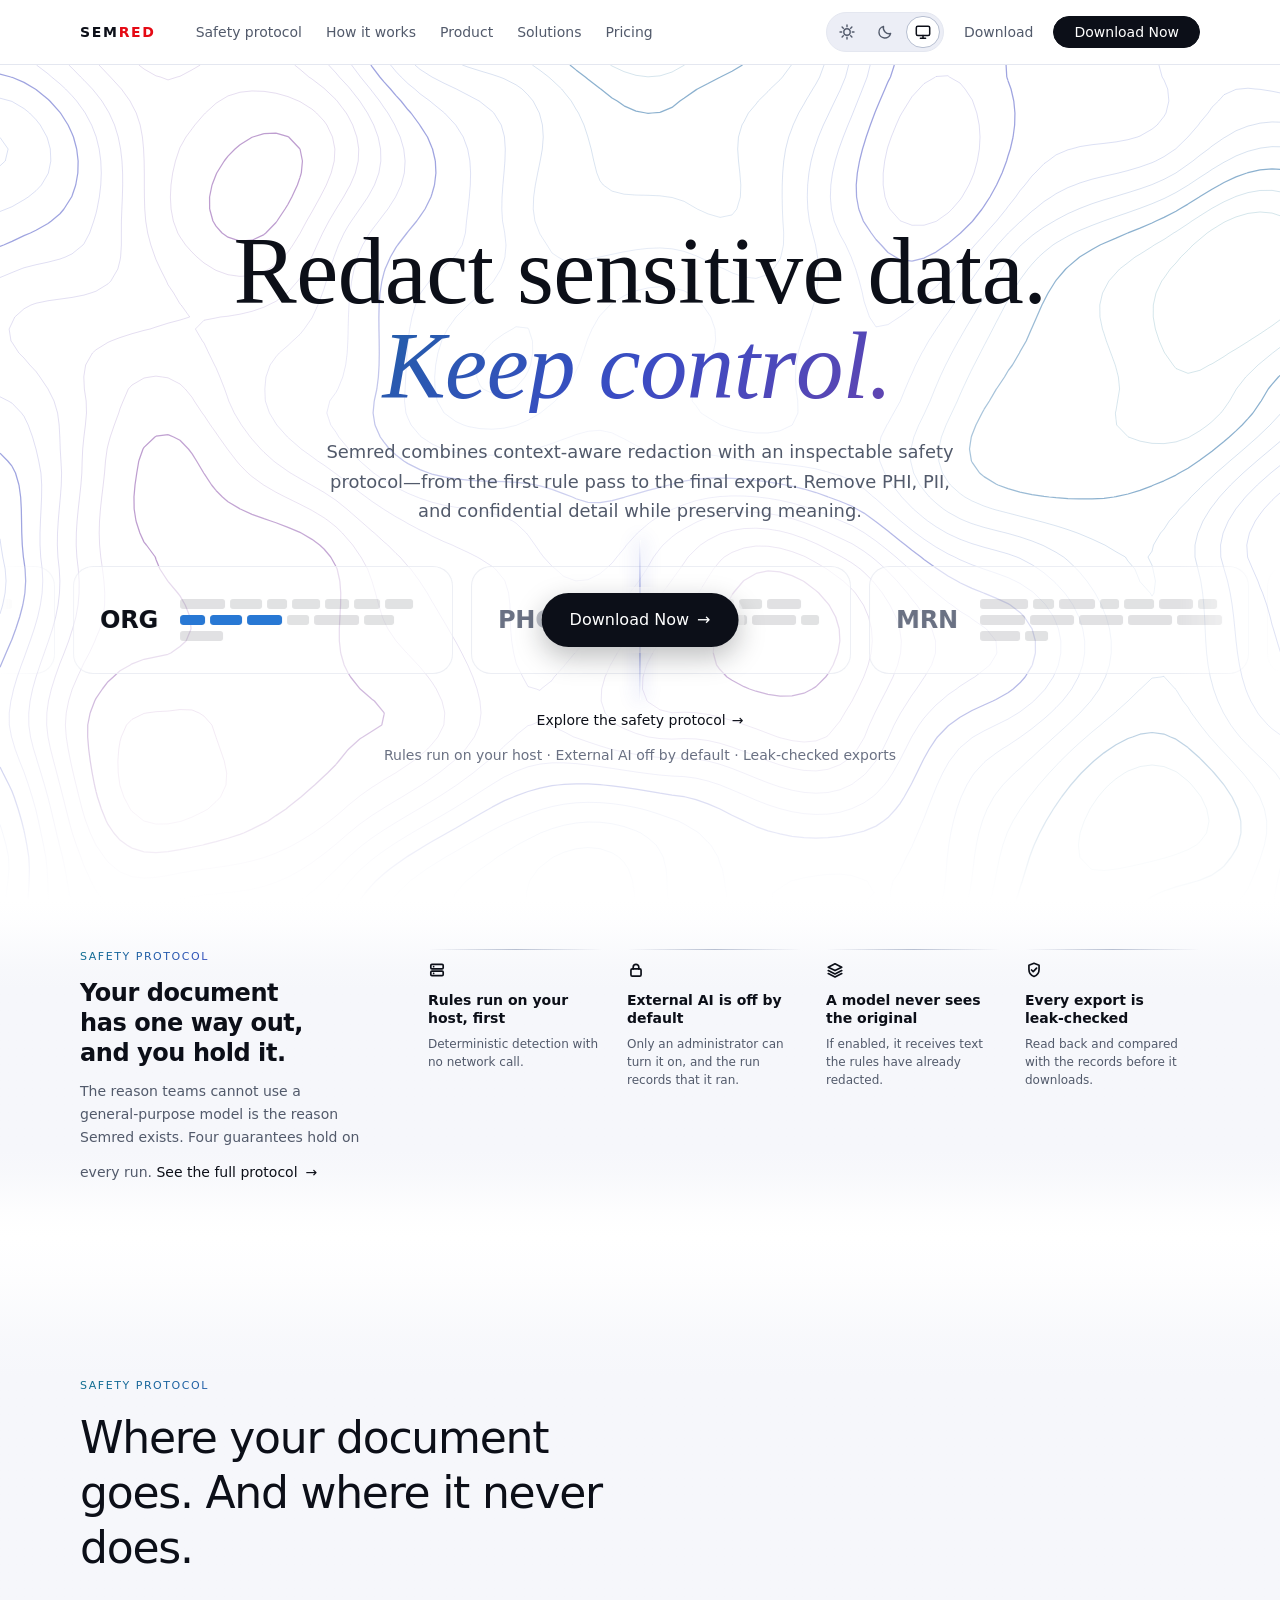
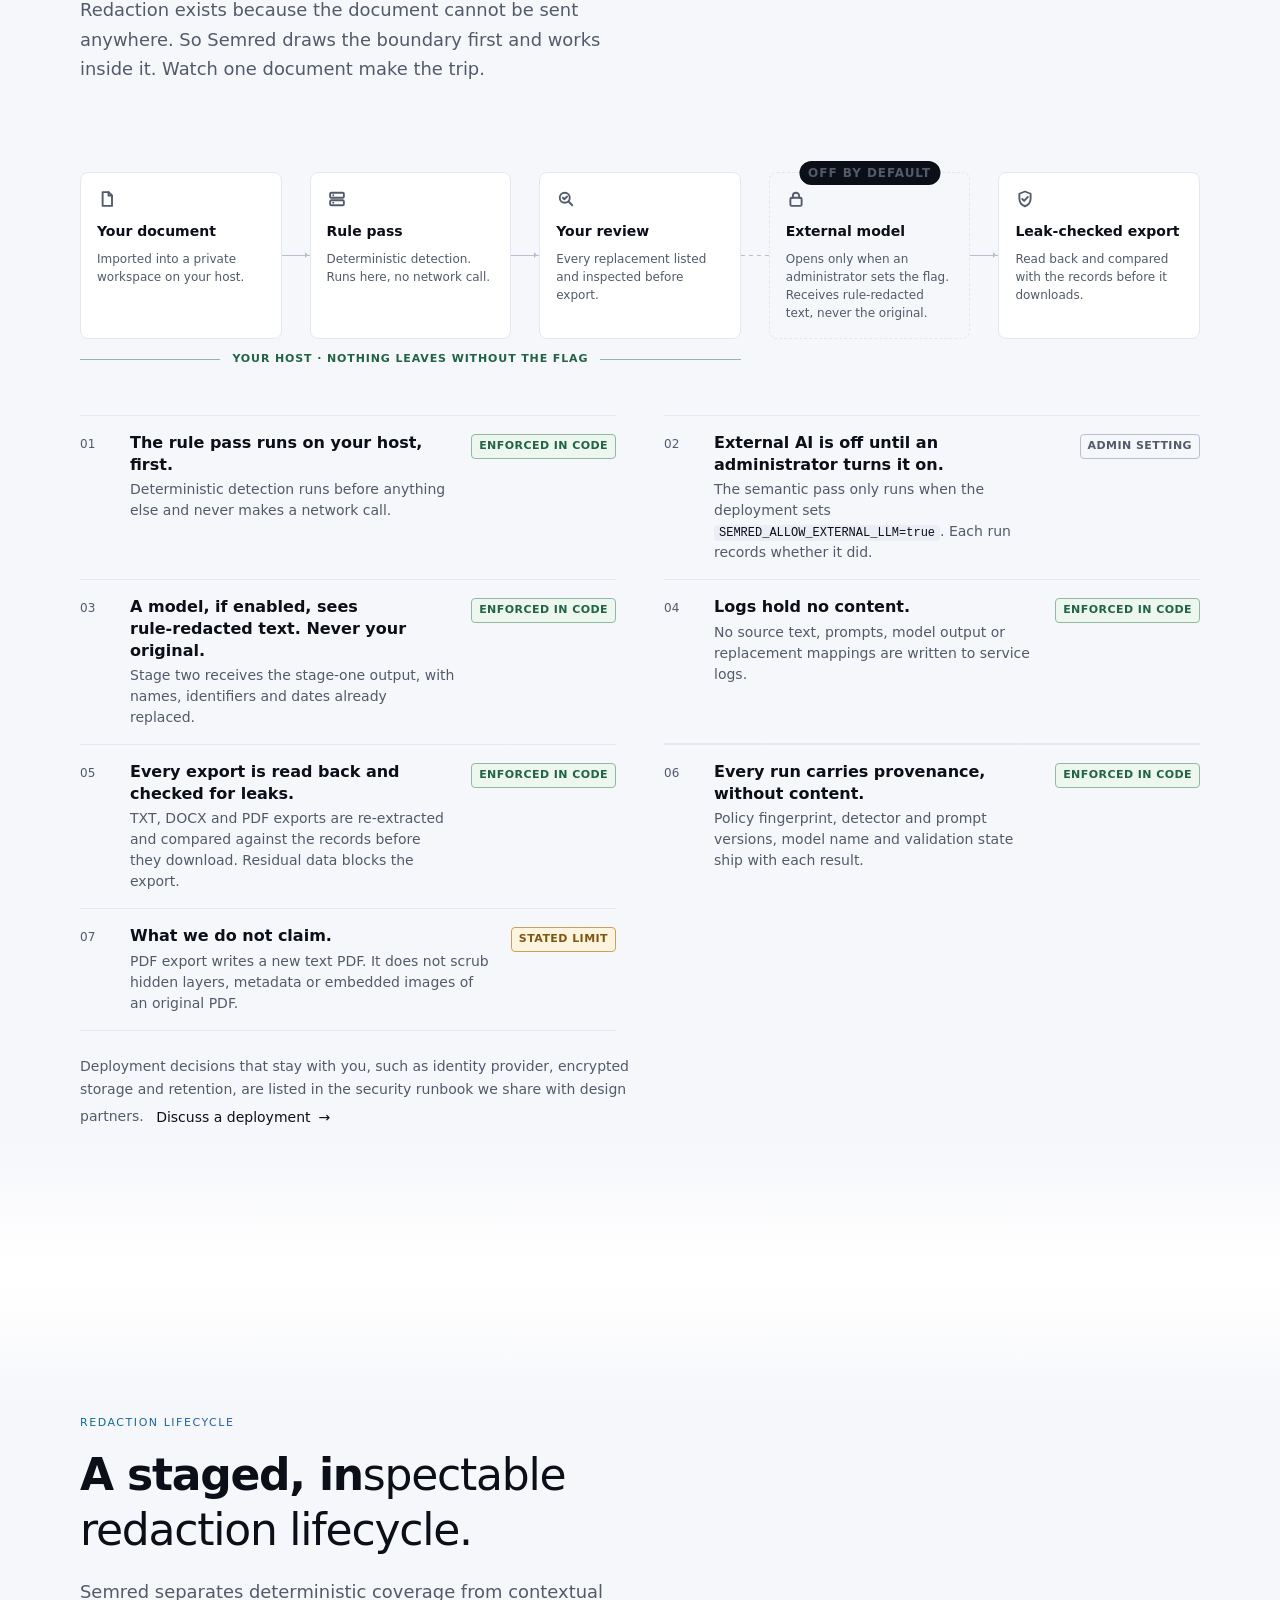
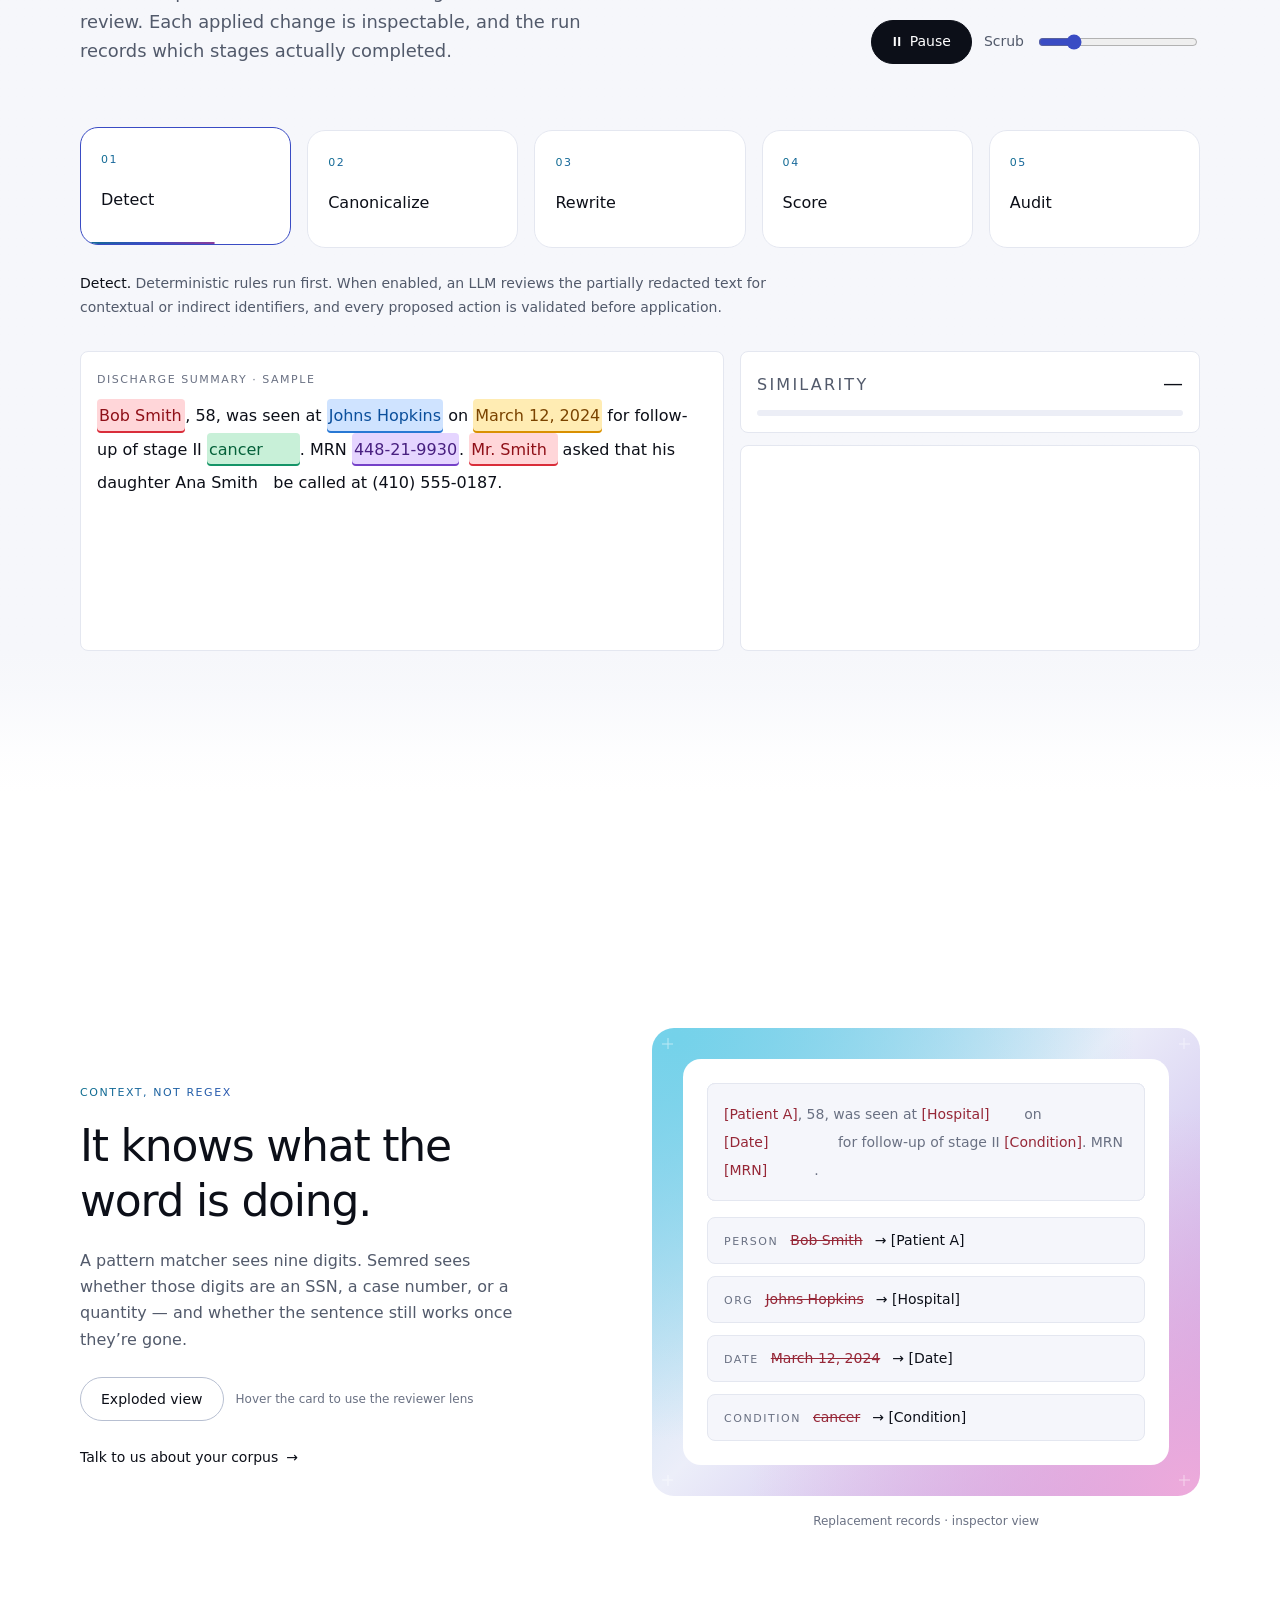
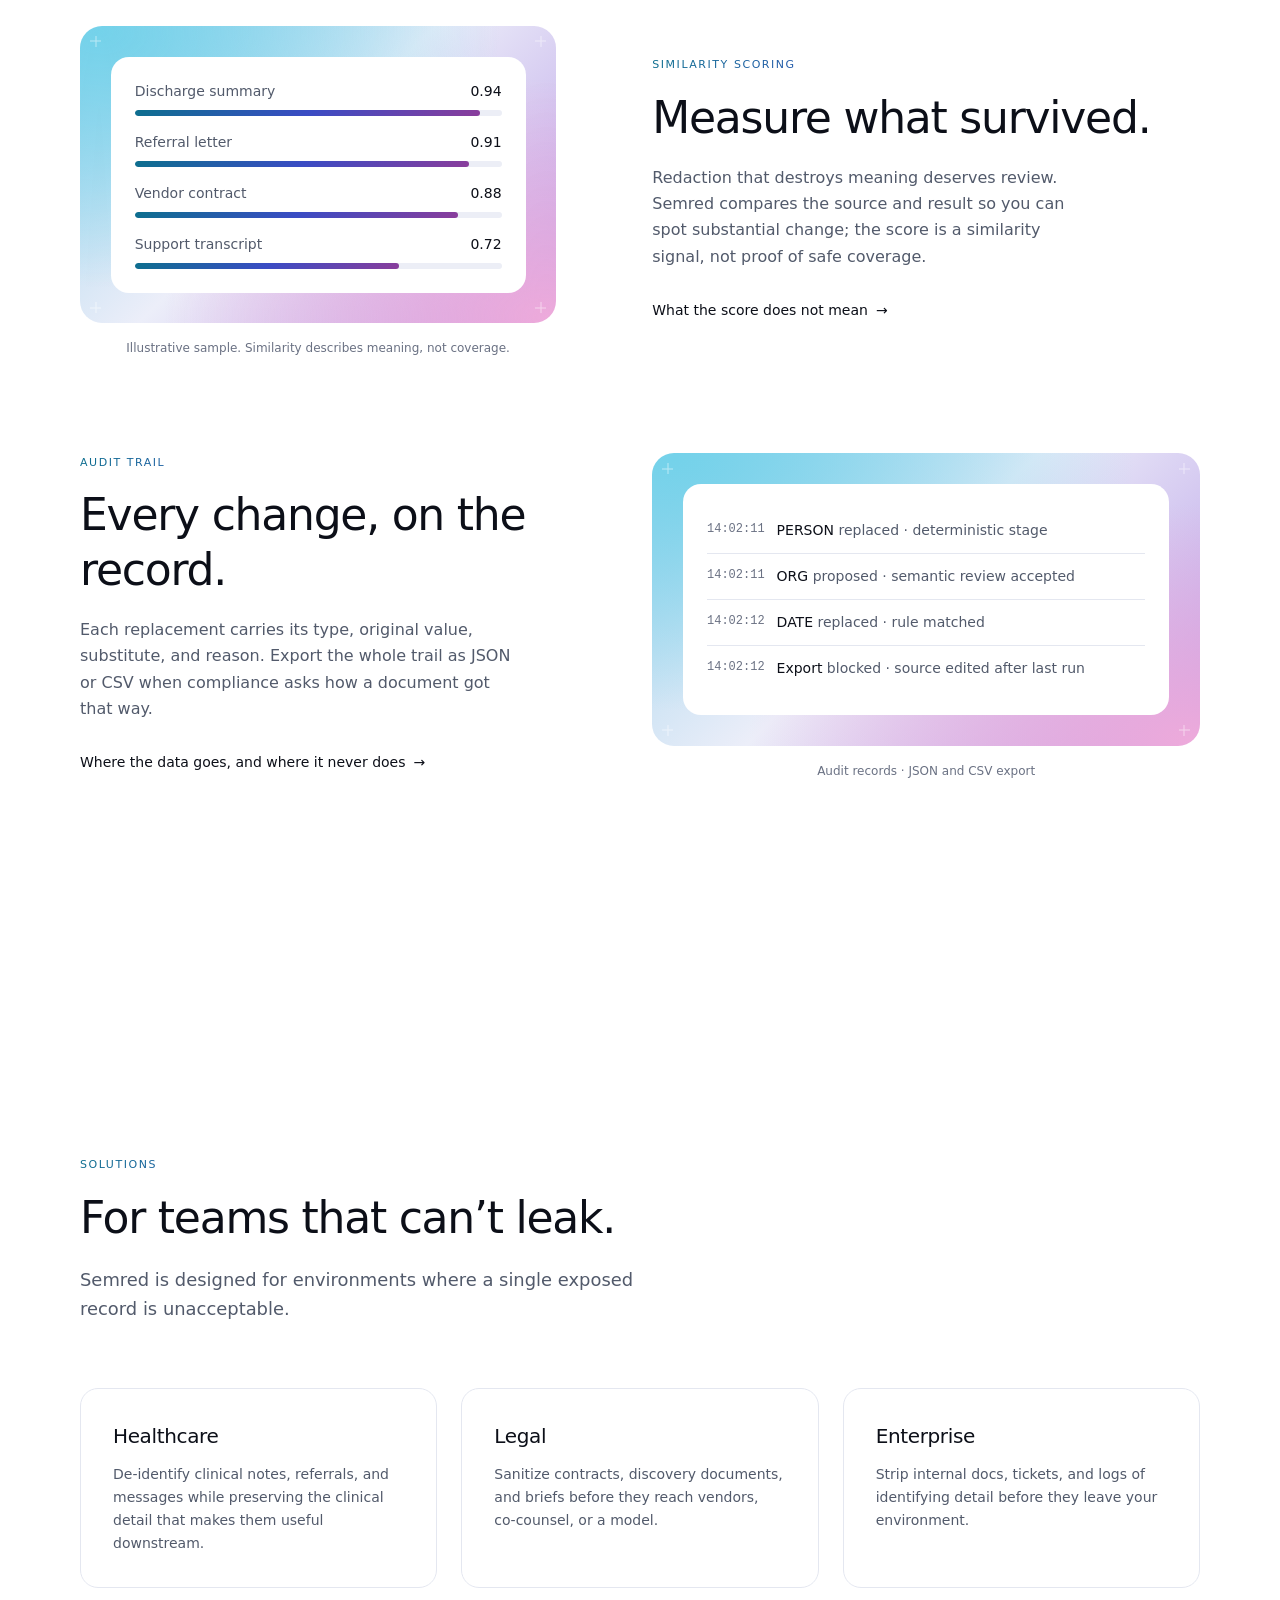
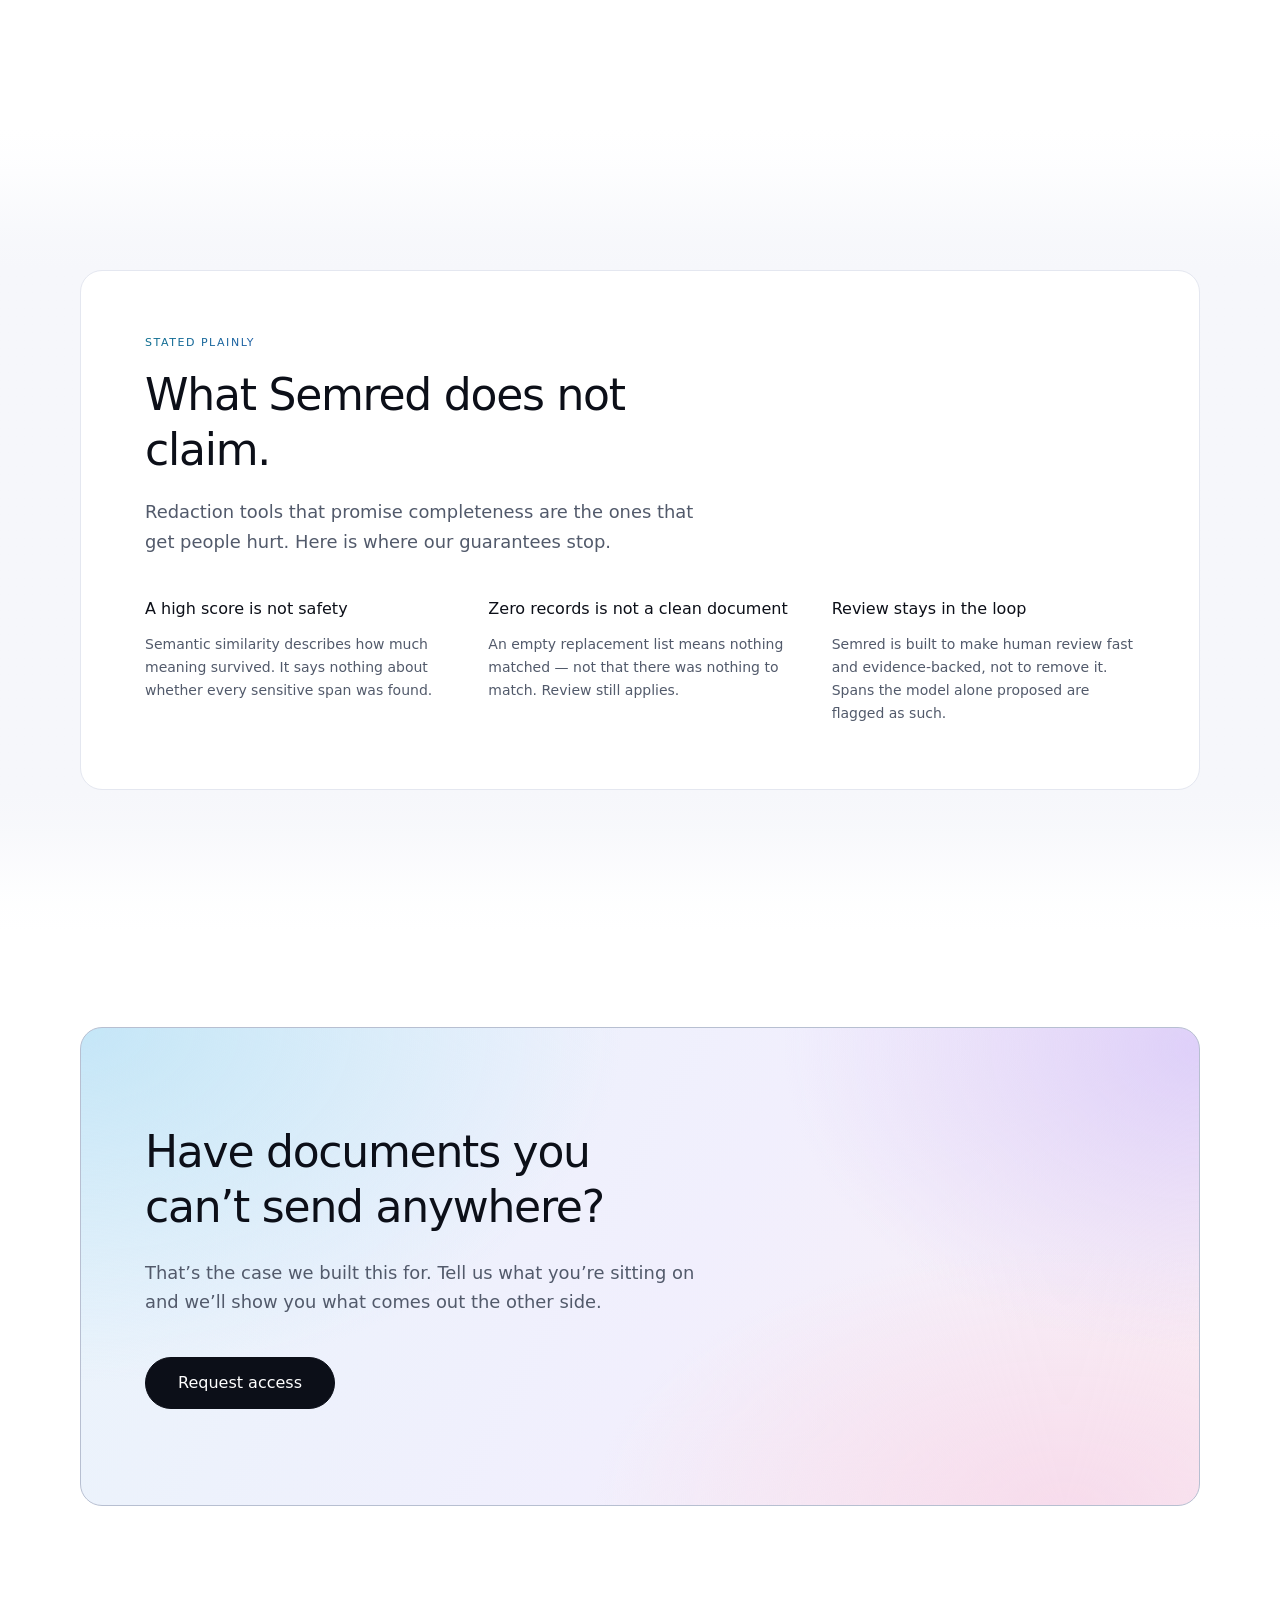
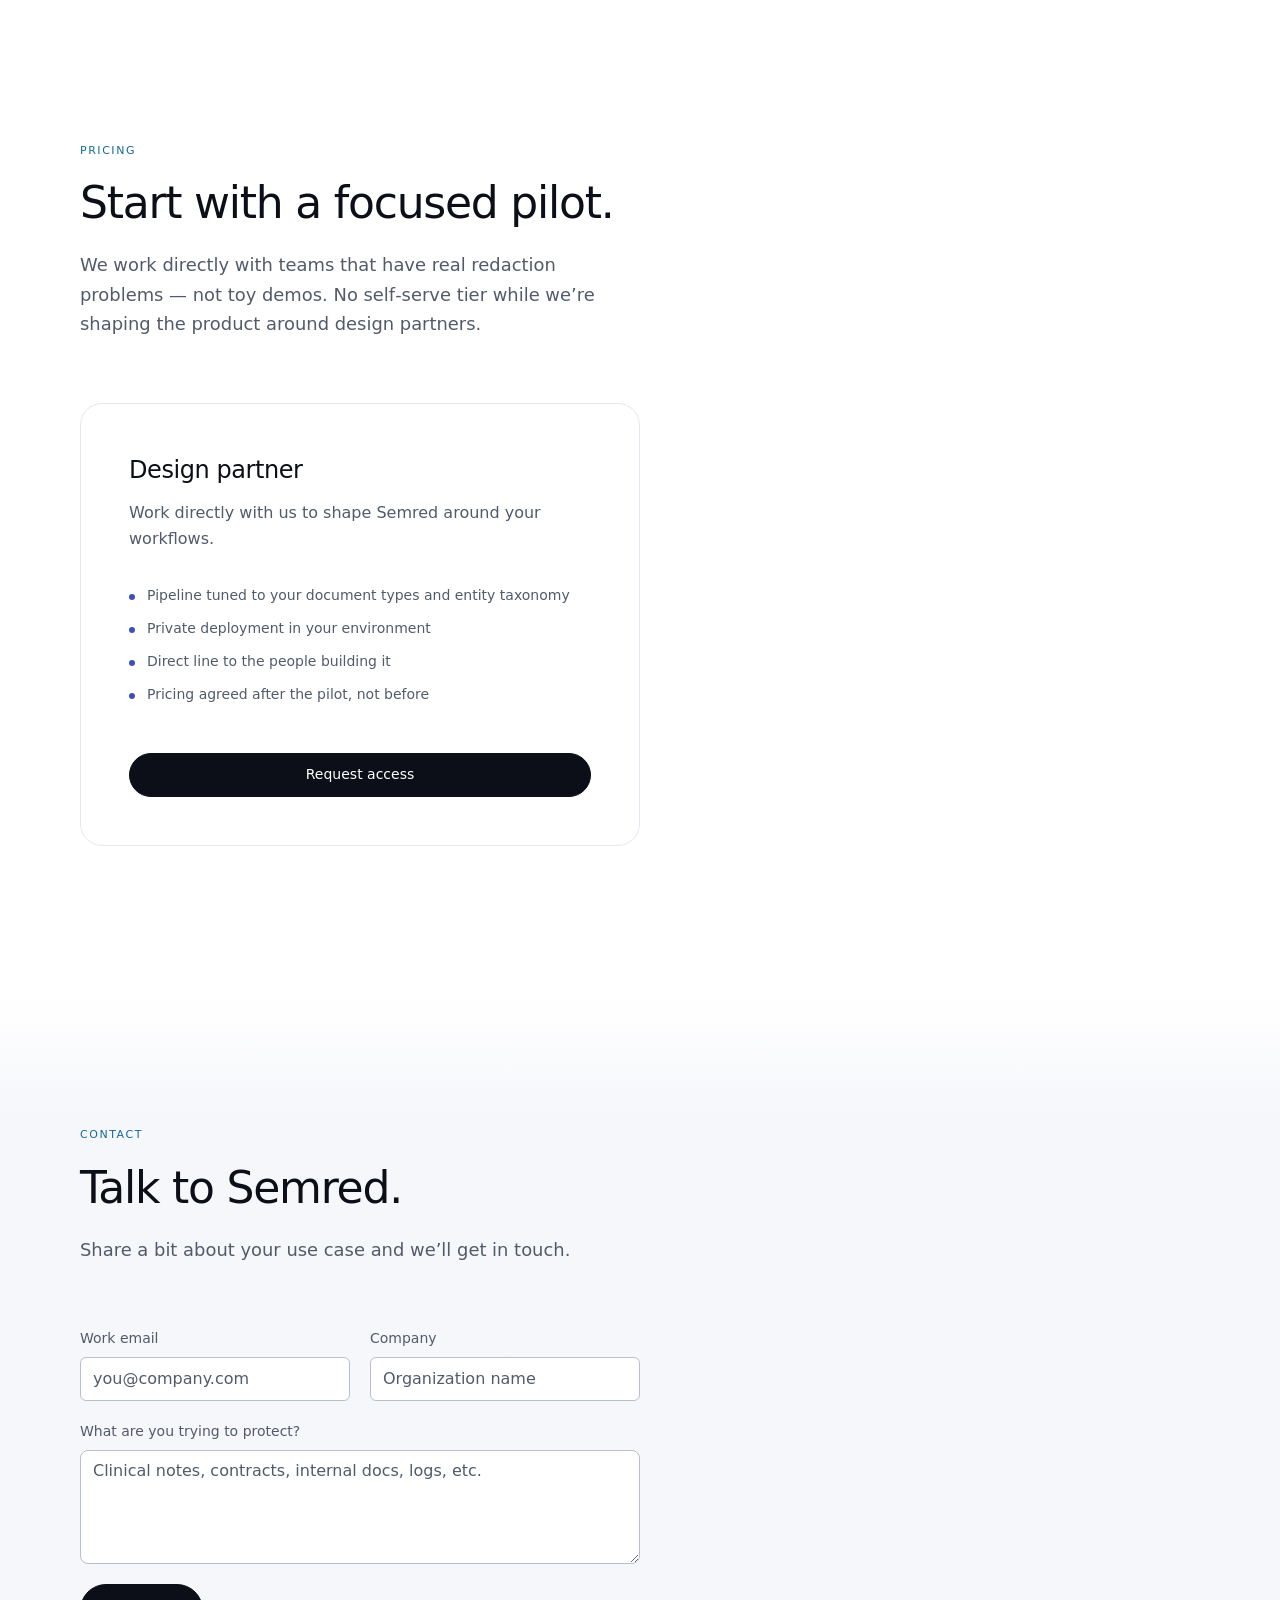
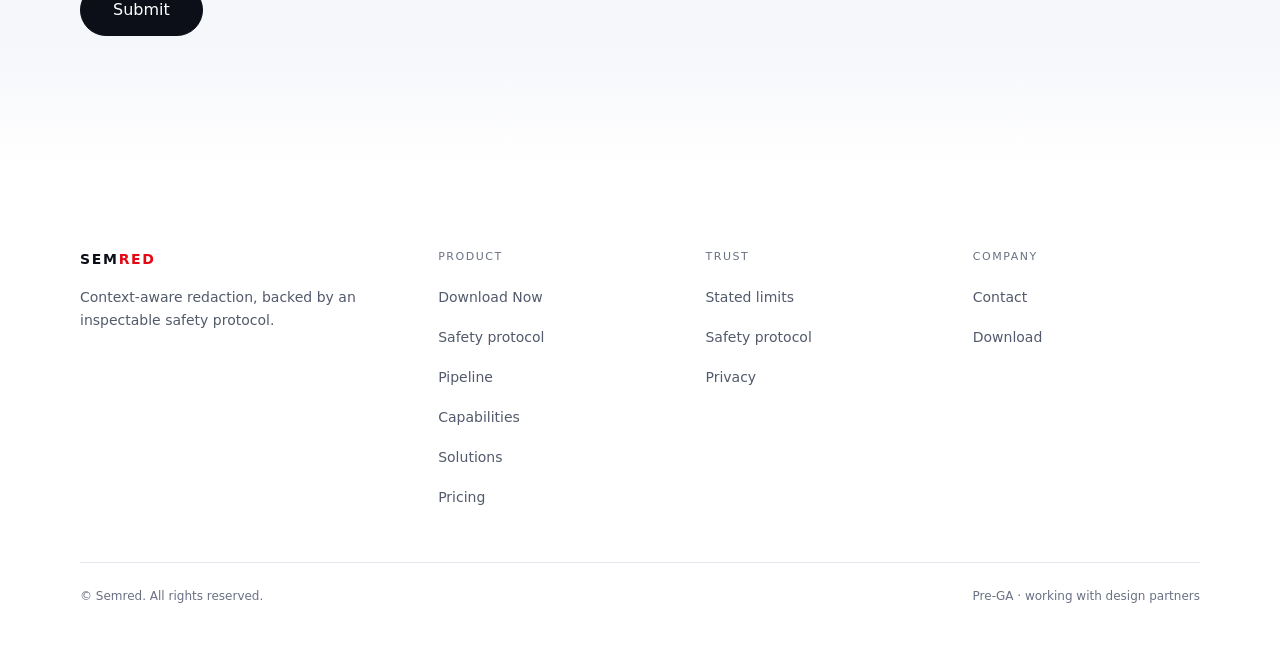
==== index.html @ 147dfde0 "site: publish SemRed marketing website" ====
<!DOCTYPE html>
<html lang="en">
<head>
  <meta charset="UTF-8" />
  <title>Semred — Redaction with an Inspectable Safety Protocol</title>
  <meta name="viewport" content="width=device-width, initial-scale=1.0" />
  <script src="common.js?v=workspace-menu-3"></script>
  <script src="motion.js?v=motion-2" defer></script>
  <script src="hero-reveal.js?v=motion-2" defer></script>
  <script src="navigation.js?v=nav-4" defer></script>
  <script src="scroll-reveal.js?v=motion-2" defer></script>
  <script src="hero-contour.js?v=contour-1" defer></script>
  <script src="pipeline-player.js?v=motion-3" defer></script>
  <script src="feature-glass.js?v=motion-2" defer></script>
  <script src="protocol.js?v=protocol-2" defer></script>
  <link href="app.css?v=contour-2" rel="stylesheet" />
  <link href="styles.css?v=contour-2" rel="stylesheet" />
  <link href="motion.css?v=contour-1" rel="stylesheet" />
</head>
<body class="mkt">
  <!-- NAV -->
  <header class="nav">
    <div class="nav-inner">
      <div class="nav-left">
        <div class="logo">
          <span class="logo-sem">SEM</span><span class="logo-red">RED</span>
        </div>
        <button type="button" class="nav-toggle" aria-expanded="false" aria-controls="primaryNav navTheme navSignIn" aria-label="Open navigation">
          <svg viewBox="0 0 24 24" width="20" height="20" fill="none" stroke="currentColor" stroke-width="1.5" stroke-linecap="round" aria-hidden="true">
            <path class="nav-menu-icon" d="M4 8h16M4 16h16" />
            <path class="nav-close-icon" d="m6 6 12 12M6 18 18 6" />
          </svg>
        </button>
        <!-- One link per main section, in page order, so buyers can jump straight
             to the part they came for. Below 1080px these fold into the menu. -->
        <nav class="nav-links" id="primaryNav" aria-label="Primary navigation">
          <a href="#security">Safety protocol</a>
          <a href="#pipeline">How it works</a>
          <a href="#product">Product</a>
          <a href="#solutions">Solutions</a>
          <a href="#pricing">Pricing</a>
        </nav>
      </div>
      <div class="nav-right">
        <div class="theme-switch" id="navTheme" data-theme-switch aria-label="Theme"></div>
        <a href="./download/" class="nav-link" id="navSignIn">Download</a>
        <a href="./download/" class="nav-cta">Download Now</a>
      </div>
    </div>
  </header>

  <main>
    <!-- HERO. A centred headline over a live topographic field; the ticker below
         carries entity cards through the Download Now button, which redacts them
         as they pass. hero-contour.js draws both; the served HTML is complete
         without it. -->
    <section class="hero" aria-labelledby="heroTitle">
      <canvas class="hero-contour" aria-hidden="true"></canvas>
      <div class="shell hero-content">
        <h1 id="heroTitle">
          <span class="hero-line">Redact sensitive data.</span>
          <span class="hero-line gradient-text">Keep control.</span>
        </h1>
        <p class="hero-subtitle">
          Semred combines context-aware redaction with an inspectable safety protocol—from the first rule pass to the final export. Remove PHI, PII, and confidential detail while preserving meaning.
        </p>
      </div>
      <div class="hero-ticker" data-hero-ticker>
        <div class="hero-ticker-mask" aria-hidden="true"><div class="hero-ticker-track"></div></div>
        <span class="hero-gate" aria-hidden="true"></span>
        <a href="./download/" class="hero-cta">Download Now <span class="hero-cta-arrow" aria-hidden="true">→</span></a>
      </div>
      <div class="shell hero-below">
        <a href="#security" class="hero-link">Explore the safety protocol <span class="hero-link-arrow" aria-hidden="true">→</span></a>
        <p class="hero-footnote">Rules run on your host · External AI off by default · Leak-checked exports</p>
      </div>
    </section>

    <!-- SAFETY PROTOCOL · promise strip. Four guarantees, each one enforced by the
         service today; the same External AI badge appears in the workspace header. -->
    <section class="strip promise" id="promise" aria-labelledby="promiseTitle">
      <div class="shell promise-grid">
        <div class="promise-lead" data-scroll-reveal="single">
          <span class="eyebrow eyebrow-accent">Safety protocol</span>
          <h2 id="promiseTitle">Your document has one way out, and you hold it.</h2>
          <p>The reason teams cannot use a general‑purpose model is the reason Semred exists. Four guarantees hold on every run. <a href="#security" class="arrow-link">See the full protocol</a></p>
        </div>
        <ul class="promise-list" data-scroll-reveal="stagger" style="--reveal-delay: 80ms">
          <li>
            <svg class="promise-icon" viewBox="0 0 16 16" aria-hidden="true"><rect x="2.5" y="3" width="11" height="4" rx="1"/><rect x="2.5" y="9" width="11" height="4" rx="1"/><path d="M5 5h.01M5 11h.01"/></svg>
            <b>Rules run on your host, first</b>
            <span>Deterministic detection with no network call.</span>
          </li>
          <li>
            <svg class="promise-icon" viewBox="0 0 16 16" aria-hidden="true"><rect x="3.5" y="7" width="9" height="6.5" rx="1.2"/><path d="M5.5 7V5.5a2.5 2.5 0 0 1 5 0V7"/></svg>
            <b>External AI is off by default</b>
            <span>Only an administrator can turn it on, and the run records that it ran.</span>
          </li>
          <li>
            <svg class="promise-icon" viewBox="0 0 16 16" aria-hidden="true"><path d="m8 2.5 6 3-6 3-6-3z"/><path d="m2 8.5 6 3 6-3M2 11.2l6 3 6-3"/></svg>
            <b>A model never sees the original</b>
            <span>If enabled, it receives text the rules have already redacted.</span>
          </li>
          <li>
            <svg class="promise-icon" viewBox="0 0 16 16" aria-hidden="true"><path d="M8 2l4.5 1.8v3.7c0 2.9-1.9 5.3-4.5 6.3-2.6-1-4.5-3.4-4.5-6.3V3.8z"/><path d="m5.8 8 1.5 1.5 3-3.2"/></svg>
            <b>Every export is leak‑checked</b>
            <span>Read back and compared with the records before it downloads.</span>
          </li>
        </ul>
      </div>
    </section>

    <!-- SAFETY PROTOCOL · boundary map and clauses. Every clause is enforced by the
         service as shipped (see docs/SECURITY_OPERATIONS.md); protocol.js only animates. -->
    <section id="security" class="section section-raised protocol">
      <div class="shell">
        <div class="section-header" data-scroll-reveal="single">
          <span class="eyebrow eyebrow-accent">Safety protocol</span>
          <h2>Where your document goes. And where it never does.</h2>
          <p>Redaction exists because the document cannot be sent anywhere. So Semred draws the boundary first and works inside it. Watch one document make the trip.</p>
        </div>
        <div class="boundary-map" id="boundaryMap" data-scroll-reveal="single">
          <!-- The page that rides the map while it is on screen: redacted at the rule
               pass, checked at review, turned away by the gate, sealed at export.
               protocol.js only starts and stops it; with motion off it never appears. -->
          <div class="boundary-flight" aria-hidden="true">
            <div class="boundary-page">
              <i class="w80"></i><i class="sp w60" data-cat="person"></i><i class="w70"></i><i class="sp w45" data-cat="temporal"></i><i class="w80"></i><i class="sp w35" data-cat="ident"></i><i class="w60"></i>
              <span class="boundary-tick"><svg viewBox="0 0 16 16"><path d="m3.5 8.5 3 3 6-7"/></svg></span>
              <span class="boundary-seal"><svg viewBox="0 0 16 16"><path d="M8 2l4.5 1.8v3.7c0 2.9-1.9 5.3-4.5 6.3-2.6-1-4.5-3.4-4.5-6.3V3.8z"/><path d="m5.8 8 1.5 1.5 3-3.2"/></svg></span>
            </div>
          </div>
          <ol class="boundary-flow">
            <li class="boundary-node is-host n1">
              <svg class="boundary-icon" viewBox="0 0 16 16" aria-hidden="true"><path d="M4.5 2.5h4.8l2.7 2.7v8.3h-7.5z"/><path d="M9.2 2.6v2.7h2.7"/></svg>
              <b>Your document</b><span>Imported into a private workspace on your host.</span>
            </li>
            <li class="boundary-conn" aria-hidden="true"></li>
            <li class="boundary-node is-host n2">
              <svg class="boundary-icon" viewBox="0 0 16 16" aria-hidden="true"><rect x="2.5" y="3" width="11" height="4" rx="1"/><rect x="2.5" y="9" width="11" height="4" rx="1"/><path d="M5 5h.01M5 11h.01"/></svg>
              <b>Rule pass</b><span>Deterministic detection. Runs here, no network call.</span>
            </li>
            <li class="boundary-conn" aria-hidden="true"></li>
            <li class="boundary-node is-host n3">
              <svg class="boundary-icon" viewBox="0 0 16 16" aria-hidden="true"><circle cx="7" cy="7" r="4"/><path d="m10 10 3 3M5.5 7 6.7 8.2 8.8 6"/></svg>
              <b>Your review</b><span>Every replacement listed and inspected before export.</span>
            </li>
            <li class="boundary-conn is-cut" aria-hidden="true"></li>
            <li class="boundary-node is-gate n4">
              <span class="boundary-lock">Off by default</span>
              <svg class="boundary-icon" viewBox="0 0 16 16" aria-hidden="true"><rect x="3.5" y="7" width="9" height="6.5" rx="1.2"/><path d="M5.5 7V5.5a2.5 2.5 0 0 1 5 0V7"/></svg>
              <b>External model</b><span>Opens only when an administrator sets the flag. Receives rule‑redacted text, never the original.</span>
              <span class="boundary-door" aria-hidden="true"></span><span class="boundary-door-label" aria-hidden="true">Closed</span><span class="boundary-ring" aria-hidden="true"></span>
            </li>
            <li class="boundary-conn" aria-hidden="true"></li>
            <li class="boundary-node is-host n5">
              <svg class="boundary-icon" viewBox="0 0 16 16" aria-hidden="true"><path d="M8 2l4.5 1.8v3.7c0 2.9-1.9 5.3-4.5 6.3-2.6-1-4.5-3.4-4.5-6.3V3.8z"/><path d="m5.8 8 1.5 1.5 3-3.2"/></svg>
              <b>Leak‑checked export</b><span>Read back and compared with the records before it downloads.</span>
            </li>
          </ol>
          <p class="boundary-host">Your host · nothing leaves without the flag</p>
        </div>
        <ol class="clauses" data-scroll-reveal="stagger" style="--reveal-delay: 80ms">
          <li class="clause"><span class="clause-n">01</span><div><b>The rule pass runs on your host, first.</b><p>Deterministic detection runs before anything else and never makes a network call.</p></div><span class="clause-tag is-code">Enforced in code</span></li>
          <li class="clause"><span class="clause-n">02</span><div><b>External AI is off until an administrator turns it on.</b><p>The semantic pass only runs when the deployment sets <code>SEMRED_ALLOW_EXTERNAL_LLM=true</code>. Each run records whether it did.</p></div><span class="clause-tag is-config">Admin setting</span></li>
          <li class="clause"><span class="clause-n">03</span><div><b>A model, if enabled, sees rule‑redacted text. Never your original.</b><p>Stage two receives the stage‑one output, with names, identifiers and dates already replaced.</p></div><span class="clause-tag is-code">Enforced in code</span></li>
          <li class="clause"><span class="clause-n">04</span><div><b>Logs hold no content.</b><p>No source text, prompts, model output or replacement mappings are written to service logs.</p></div><span class="clause-tag is-code">Enforced in code</span></li>
          <li class="clause"><span class="clause-n">05</span><div><b>Every export is read back and checked for leaks.</b><p>TXT, DOCX and PDF exports are re‑extracted and compared against the records before they download. Residual data blocks the export.</p></div><span class="clause-tag is-code">Enforced in code</span></li>
          <li class="clause"><span class="clause-n">06</span><div><b>Every run carries provenance, without content.</b><p>Policy fingerprint, detector and prompt versions, model name and validation state ship with each result.</p></div><span class="clause-tag is-code">Enforced in code</span></li>
          <li class="clause"><span class="clause-n">07</span><div><b>What we do not claim.</b><p>PDF export writes a new text PDF. It does not scrub hidden layers, metadata or embedded images of an original PDF.</p></div><span class="clause-tag is-limit">Stated limit</span></li>
        </ol>
        <p class="clauses-foot">Deployment decisions that stay with you, such as identity provider, encrypted storage and retention, are listed in the security runbook we share with design partners. <a href="#contact" class="arrow-link">Discuss a deployment</a></p>
      </div>
    </section>

    <!-- PIPELINE -->
    <section id="pipeline" class="section section-raised">
      <div class="shell">
        <div class="pipeline-intro">
          <div class="section-header" data-scroll-reveal="single">
            <span class="eyebrow eyebrow-accent">Redaction lifecycle</span>
            <h2>A staged, inspectable redaction lifecycle.</h2>
            <p>Semred separates deterministic coverage from contextual review. Each applied change is inspectable, and the run records which stages actually completed.</p>
          </div>
          <!-- Shown by pipeline-player.js when motion is on. The section never
               moves with scroll; only these controls play the walkthrough. -->
          <div class="player-controls" id="pipelinePlayer" hidden>
            <button type="button" class="btn-primary player-play" id="pipelinePlay" aria-pressed="false">
              <svg class="player-play-icon" viewBox="0 0 10 11" aria-hidden="true">
                <path class="icon-play" d="M1 1.2v8.6a.6.6 0 0 0 .9.5l7.3-4.3a.6.6 0 0 0 0-1L1.9.7A.6.6 0 0 0 1 1.2z" />
                <path class="icon-pause" d="M1.8 1h2v9h-2zM6.2 1h2v9h-2z" />
              </svg>
              <span class="player-play-label">Play</span>
            </button>
            <label for="pipelineScrub">Scrub</label>
            <input type="range" id="pipelineScrub" min="0" max="1000" value="0" />
            <div class="player-tip" id="pipelineTip" role="status" hidden>
              <span class="player-tip-dot" aria-hidden="true"></span>
              <span>Press Play to see the other four stages · 7s</span>
              <button type="button" class="player-tip-close" id="pipelineTipClose" aria-label="Dismiss tip">×</button>
            </div>
          </div>
        </div>
        <div class="pipeline" data-scroll-reveal="stagger" style="--reveal-delay: 80ms">
          <article class="stage">
            <h3>Detect</h3>
            <p>Deterministic rules run first. When enabled, an LLM reviews the partially redacted text for contextual or indirect identifiers, and every proposed action is validated before application.</p>
          </article>
          <article class="stage">
            <h3>Canonicalize</h3>
            <p>Overlapping and duplicate spans are normalized within each stage, with stable labels and conservative conflict handling before that stage rewrites text.</p>
          </article>
          <article class="stage">
            <h3>Rewrite</h3>
            <p>Accepted spans are replaced locally with stable placeholders. Unchanged source text is preserved rather than silently regenerated.</p>
          </article>
          <article class="stage">
            <h3>Score</h3>
            <p>A similarity score compares the source and result. Embeddings are used when enabled and available; otherwise a deterministic lexical fallback is used. It is not a safety or coverage score.</p>
          </article>
          <article class="stage">
            <h3>Audit</h3>
            <p>Every applied replacement records its type, source value, replacement, stage, and review metadata. Audit trails can be exported as JSON or CSV.</p>
          </article>
        </div>
      </div>
    </section>

    <!-- FEATURE ROWS -->
    <section id="product" class="section">
      <div class="shell">

        <div class="feature" data-scroll-reveal="single">
          <div class="feature-text">
            <span class="eyebrow eyebrow-accent">Context, not regex</span>
            <h2>It knows what the word is doing.</h2>
            <p>A pattern matcher sees nine digits. Semred sees whether those digits are an SSN, a case number, or a quantity — and whether the sentence still works once they’re gone.</p>
            <a href="#contact" class="arrow-link">Talk to us about your corpus</a>
          </div>
          <div class="feature-media">
            <div class="frame">
              <span class="frame-corner frame-corner-tl" aria-hidden="true"></span>
              <span class="frame-corner frame-corner-tr" aria-hidden="true"></span>
              <span class="frame-corner frame-corner-bl" aria-hidden="true"></span>
              <span class="frame-corner frame-corner-br" aria-hidden="true"></span>
              <div class="frame-inner">
                <ul class="demo-list">
                  <li class="demo-row">
                    <span class="demo-type">Person</span>
                    <span class="demo-from">Bob Smith</span>
                    <span class="demo-to">→ [Patient A]</span>
                  </li>
                  <li class="demo-row">
                    <span class="demo-type">Org</span>
                    <span class="demo-from">Johns Hopkins</span>
                    <span class="demo-to">→ [Hospital]</span>
                  </li>
                  <li class="demo-row">
                    <span class="demo-type">Date</span>
                    <span class="demo-from">March 12, 2024</span>
                    <span class="demo-to">→ [Date]</span>
                  </li>
                  <li class="demo-row">
                    <span class="demo-type">Condition</span>
                    <span class="demo-from">cancer</span>
                    <span class="demo-to">→ [Condition]</span>
                  </li>
                </ul>
              </div>
            </div>
            <p class="frame-caption">Replacement records · inspector view</p>
          </div>
        </div>

        <div class="feature feature-reverse" data-scroll-reveal="single">
          <div class="feature-text">
            <span class="eyebrow eyebrow-accent">Similarity scoring</span>
            <h2>Measure what survived.</h2>
            <p>Redaction that destroys meaning deserves review. Semred compares the source and result so you can spot substantial change; the score is a similarity signal, not proof of safe coverage.</p>
            <a href="#limits" class="arrow-link">What the score does not mean</a>
          </div>
          <div class="feature-media">
            <div class="frame">
              <span class="frame-corner frame-corner-tl" aria-hidden="true"></span>
              <span class="frame-corner frame-corner-tr" aria-hidden="true"></span>
              <span class="frame-corner frame-corner-bl" aria-hidden="true"></span>
              <span class="frame-corner frame-corner-br" aria-hidden="true"></span>
              <div class="frame-inner">
                <div class="demo-meter">
                  <div class="meter-row">
                    <div class="meter-head"><span>Discharge summary</span><b>0.94</b></div>
                    <div class="meter-track"><div class="meter-fill" style="width: 94%"></div></div>
                  </div>
                  <div class="meter-row">
                    <div class="meter-head"><span>Referral letter</span><b>0.91</b></div>
                    <div class="meter-track"><div class="meter-fill" style="width: 91%"></div></div>
                  </div>
                  <div class="meter-row">
                    <div class="meter-head"><span>Vendor contract</span><b>0.88</b></div>
                    <div class="meter-track"><div class="meter-fill" style="width: 88%"></div></div>
                  </div>
                  <div class="meter-row">
                    <div class="meter-head"><span>Support transcript</span><b>0.72</b></div>
                    <div class="meter-track"><div class="meter-fill" style="width: 72%"></div></div>
                  </div>
                </div>
              </div>
            </div>
            <p class="frame-caption">Illustrative sample. Similarity describes meaning, not coverage.</p>
          </div>
        </div>

        <div class="feature" data-scroll-reveal="single">
          <div class="feature-text">
            <span class="eyebrow eyebrow-accent">Audit trail</span>
            <h2>Every change, on the record.</h2>
            <p>Each replacement carries its type, original value, substitute, and reason. Export the whole trail as JSON or CSV when compliance asks how a document got that way.</p>
            <a href="#security" class="arrow-link">Where the data goes, and where it never does</a>
          </div>
          <div class="feature-media">
            <div class="frame">
              <span class="frame-corner frame-corner-tl" aria-hidden="true"></span>
              <span class="frame-corner frame-corner-tr" aria-hidden="true"></span>
              <span class="frame-corner frame-corner-bl" aria-hidden="true"></span>
              <span class="frame-corner frame-corner-br" aria-hidden="true"></span>
              <div class="frame-inner">
                <div class="log-line">
                  <span class="log-time">14:02:11</span>
                  <span class="log-body"><b>PERSON</b> replaced · deterministic stage</span>
                </div>
                <div class="log-line">
                  <span class="log-time">14:02:11</span>
                  <span class="log-body"><b>ORG</b> proposed · semantic review accepted</span>
                </div>
                <div class="log-line">
                  <span class="log-time">14:02:12</span>
                  <span class="log-body"><b>DATE</b> replaced · rule matched</span>
                </div>
                <div class="log-line">
                  <span class="log-time">14:02:12</span>
                  <span class="log-body"><b>Export</b> blocked · source edited after last run</span>
                </div>
              </div>
            </div>
            <p class="frame-caption">Audit records · JSON and CSV export</p>
          </div>
        </div>
      </div>
    </section>

    <!-- SOLUTIONS -->
    <section id="solutions" class="section">
      <div class="shell">
        <div class="section-header" data-scroll-reveal="single">
          <span class="eyebrow eyebrow-accent">Solutions</span>
          <h2>For teams that can’t leak.</h2>
          <p>Semred is designed for environments where a single exposed record is unacceptable.</p>
        </div>
        <div class="solution-grid" data-scroll-reveal="stagger" style="--reveal-delay: 80ms">
          <article class="solution">
            <h3>Healthcare</h3>
            <p>De‑identify clinical notes, referrals, and messages while preserving the clinical detail that makes them useful downstream.</p>
          </article>
          <article class="solution">
            <h3>Legal</h3>
            <p>Sanitize contracts, discovery documents, and briefs before they reach vendors, co‑counsel, or a model.</p>
          </article>
          <article class="solution">
            <h3>Enterprise</h3>
            <p>Strip internal docs, tickets, and logs of identifying detail before they leave your environment.</p>
          </article>
        </div>
      </div>
    </section>

    <!-- LIMITS -->
    <section id="limits" class="section section-raised">
      <div class="shell">
        <div class="limits">
          <div class="section-header" style="margin-bottom: 0">
            <span class="eyebrow eyebrow-accent">Stated plainly</span>
            <h2>What Semred does not claim.</h2>
            <p>Redaction tools that promise completeness are the ones that get people hurt. Here is where our guarantees stop.</p>
          </div>
          <div class="limits-grid">
            <div>
              <h3>A high score is not safety</h3>
              <p>Semantic similarity describes how much meaning survived. It says nothing about whether every sensitive span was found.</p>
            </div>
            <div>
              <h3>Zero records is not a clean document</h3>
              <p>An empty replacement list means nothing matched — not that there was nothing to match. Review still applies.</p>
            </div>
            <div>
              <h3>Review stays in the loop</h3>
              <p>Semred is built to make human review fast and evidence‑backed, not to remove it. Spans the model alone proposed are flagged as such.</p>
            </div>
          </div>
        </div>
      </div>
    </section>

    <!-- CTA BAND -->
    <section class="section-tight">
      <div class="shell">
        <div class="cta-band" data-scroll-reveal="single">
          <h2>Have documents you can’t send anywhere?</h2>
          <p>That’s the case we built this for. Tell us what you’re sitting on and we’ll show you what comes out the other side.</p>
          <a href="#contact" class="btn-primary btn-lg">Request access</a>
        </div>
      </div>
    </section>

    <!-- PRICING -->
    <section id="pricing" class="section">
      <div class="shell">
        <div class="section-header" data-scroll-reveal="single">
          <span class="eyebrow eyebrow-accent">Pricing</span>
          <h2>Start with a focused pilot.</h2>
          <p>We work directly with teams that have real redaction problems — not toy demos. No self‑serve tier while we’re shaping the product around design partners.</p>
        </div>
        <div class="partner-card" data-scroll-reveal="single" style="--reveal-delay: 80ms">
          <h3>Design partner</h3>
          <p>Work directly with us to shape Semred around your workflows.</p>
          <ul class="list">
            <li><span>Pipeline tuned to your document types and entity taxonomy</span></li>
            <li><span>Private deployment in your environment</span></li>
            <li><span>Direct line to the people building it</span></li>
            <li><span>Pricing agreed after the pilot, not before</span></li>
          </ul>
          <a href="#contact" class="btn-primary btn-full">Request access</a>
        </div>
      </div>
    </section>

    <!-- CONTACT -->
    <section id="contact" class="section section-raised">
      <div class="shell">
        <div class="section-header" data-scroll-reveal="single">
          <span class="eyebrow eyebrow-accent">Contact</span>
          <h2>Talk to Semred.</h2>
          <p>Share a bit about your use case and we’ll get in touch.</p>
        </div>
        <form class="contact-form">
          <div class="form-row">
            <div class="form-field">
              <label for="contactEmail">Work email</label>
              <input id="contactEmail" type="email" placeholder="you@company.com" />
            </div>
            <div class="form-field">
              <label for="contactCompany">Company</label>
              <input id="contactCompany" type="text" placeholder="Organization name" />
            </div>
          </div>
          <div class="form-field">
            <label for="contactMessage">What are you trying to protect?</label>
            <textarea id="contactMessage" rows="4" placeholder="Clinical notes, contracts, internal docs, logs, etc."></textarea>
          </div>
          <button type="submit" class="btn-primary btn-lg">Submit</button>
        </form>
      </div>
    </section>
  </main>

  <!-- FOOTER -->
  <footer class="footer">
    <div class="shell">
      <div class="footer-grid">
        <div class="footer-brand">
          <div class="logo">
            <span class="logo-sem">SEM</span><span class="logo-red">RED</span>
          </div>
          <p>Context-aware redaction, backed by an inspectable safety protocol.</p>
        </div>
        <div class="footer-col">
          <h3>Product</h3>
          <ul>
            <li><a href="./download/">Download Now</a></li>
            <li><a href="#security">Safety protocol</a></li>
            <li><a href="#pipeline">Pipeline</a></li>
            <li><a href="#product">Capabilities</a></li>
            <li><a href="#solutions">Solutions</a></li>
            <li><a href="#pricing">Pricing</a></li>
          </ul>
        </div>
        <div class="footer-col">
          <h3>Trust</h3>
          <ul>
            <li><a href="#limits">Stated limits</a></li>
            <li><a href="#security">Safety protocol</a></li>
            <li><a href="#">Privacy</a></li>
          </ul>
        </div>
        <div class="footer-col">
          <h3>Company</h3>
          <ul>
            <li><a href="#contact">Contact</a></li>
            <li><a href="./download/">Download</a></li>
          </ul>
        </div>
      </div>
      <div class="footer-bottom">
        <span>© Semred. All rights reserved.</span>
        <span>Pre‑GA · working with design partners</span>
      </div>
    </div>
  </footer>
</body>
</html>
---- app.css ----
/* Semred shared foundation. Color literals belong only in these two token blocks. */
:root {
  color-scheme: light;
  --color-bg: #f6f7fb;
  --color-surface: #ffffff;
  --color-surface-muted: #f1f2f8;
  --color-surface-hover: #e8ebf3;
  --color-text: #171a24;
  --color-text-muted: #575f70;
  --color-border: #dadde8;
  --color-border-strong: #8890a1;
  --color-action: #14161f;
  --color-action-hover: #2c3140;
  --color-on-action: #ffffff;
  --color-solid-white: #fff;
  --color-focus: #2f55a6;
  --color-selection-bg: #e3ecfa;
  --color-clear: transparent;
  --color-overlay: rgb(17 20 25 / 55%);
  --layout-page-shadow: 0 5px 24px rgb(23 32 51 / 15%);
  --layout-placeholder-shadow: 0 1px 2px rgb(15 23 42 / 12%);
  --layout-selection-bg: rgb(47 85 166 / 20%);

  /* Brand red is reserved for the logo; red tones below mark sensitive/replaced text. */
  --color-brand-red: #e50914;
  --color-sensitive-text: #a31525;
  --color-sensitive-bg: #fff0f1;
  --color-sensitive-border: #e3a3ab;
  --color-redacted-text: #962737;
  --color-redacted-bg: #fbecef;
  --color-redacted-border: #d9a1ab;
  --color-safe-text: #216444;
  --color-safe-bg: #edf7f0;
  --color-safe-border: #91b8a0;
  --color-warning-text: #805511;
  --color-warning-bg: #fff5df;
  --color-warning-border: #c6a15e;

  /* Bold but compact entity palette; categories share five related hues. */
  --entity-person-text: #8f1018;
  --entity-person-bg: #ffd6d9;
  --entity-person-border: #d92d3a;
  --entity-place-text: #0b4f9c;
  --entity-place-bg: #cfe3ff;
  --entity-place-border: #2878d4;
  --entity-temporal-text: #7a4300;
  --entity-temporal-bg: #ffecb3;
  --entity-temporal-border: #d99000;
  --entity-health-text: #05603a;
  --entity-health-bg: #c8f0d8;
  --entity-health-border: #159467;
  --entity-identifier-text: #482080;
  --entity-identifier-bg: #e5d5ff;
  --entity-identifier-border: #7541c8;

  /* Inverse tones, shared by the marketing surface and any dark-on-light block. */
  --color-inverse-bg: #08090b;
  --color-inverse-surface: #141518;
  --color-inverse-text: #ffffff;
  --color-inverse-muted: #a1a1aa;
  --color-inverse-border: #2a2b30;
  --color-inverse-redacted: #ffa2ae;

  /* Marketing surface. Follows the resolved theme like every other page. */
  --mkt-bg: #ffffff;
  --mkt-bg-raised: #f6f7fb;
  --mkt-surface: #ffffff;
  --mkt-surface-strong: #eceef6;
  --mkt-surface-hover: #e2e6f1;
  --mkt-action-hover: #2c3140;
  --mkt-text: #0c0f18;
  --mkt-text-muted: #525a6b;
  --mkt-text-faint: #6a7183;
  --mkt-border: #e4e7f0;
  --mkt-border-strong: #b7bfd1;
  --mkt-scrim: rgb(255 255 255 / 78%);
  /* A panel recessed inside a card: darker than its card in both themes. */
  --mkt-inset: #f5f6fb;
  --mkt-redacted: #962737;

  /* Light accents: an aurora over porcelain - lagoon teal into cobalt into
   * orchid. The ink stops stay dark enough to clip into 11px text on white
   * (>=5.5:1); the wash stops stay pale enough to carry --mkt-text.
   * Red stays reserved for sensitive/replaced text. */
  --accent-1: #0d6f8e;
  --accent-2: #3a4cc4;
  --accent-3: #8a3d9b;
  --accent-solid: #3a4cc4;
  --gradient-brand: linear-gradient(135deg, var(--accent-1) 0%, var(--accent-2) 50%, var(--accent-3) 100%);
  --gradient-brand-soft: radial-gradient(ellipse 78% 120% at 0% 0%, #c5e6f7 0%, transparent 62%),
    radial-gradient(ellipse 64% 110% at 100% 4%, #ded0f9 0%, transparent 58%),
    radial-gradient(ellipse 70% 90% at 88% 100%, #f7dcec 0%, transparent 60%),
    linear-gradient(118deg, #e9f4fb 0%, #f1effd 54%, #fbeef3 100%);
  --gradient-frame: radial-gradient(ellipse at 4% 2%, #74d2ea 0%, transparent 62%),
    radial-gradient(ellipse at 98% 98%, #edaadb 0%, transparent 58%),
    linear-gradient(135deg, #9ed3ec 0%, #eceef9 46%, #b79ae6 100%);

  --font-sans: 'Inter', system-ui, -apple-system, BlinkMacSystemFont, 'Segoe UI', sans-serif;
  --font-mono: ui-monospace, SFMono-Regular, Consolas, monospace;
  /* Display serif for the homepage headline only. Gelasio is the closest free
   * match to Robinhood's Martina Plantijn (Klim Type Foundry, licensed); to use
   * the real face, license it, self-host it with @font-face and put it first. */
  --font-display: 'Gelasio', Georgia, 'Times New Roman', serif;
  /* Hierarchy comes from size, not weight: headings stay at 500-600. */
  --text-eyebrow: 0.6875rem;
  --text-xs: 0.75rem;
  --text-sm: 0.875rem;
  --text-base: 1rem;
  --text-lg: 1.25rem;
  --text-xl: 1.5rem;
  --text-title: 1.75rem;
  --text-display: 2.5rem;
  --text-section: clamp(2rem, 4.2vw, 2.75rem);
  --text-hero: clamp(2.375rem, 5.4vw, 3.75rem);
  --text-lead: clamp(1rem, 1.4vw, 1.125rem);
  --line-hero: 1.04;
  --line-tight: 1.25;
  --line-body: 1.5;
  --line-relaxed: 1.65;
  --line-document: 1.7;
  --weight-regular: 400;
  --weight-medium: 500;
  --weight-semibold: 600;
  --weight-bold: 700;
  --tracking-hero: -0.028em;
  --tracking-display: -0.018em;
  --tracking-brand: 0.12em;
  --tracking-label: 0.08em;
  --tracking-eyebrow: 0.14em;

  --space-1: 4px;
  --space-2: 8px;
  --space-3: 12px;
  --space-4: 16px;
  --space-5: 20px;
  --space-6: 24px;
  --space-7: 32px;
  --space-8: 40px;
  --space-9: 48px;
  --space-10: 64px;
  --space-11: 72px;
  --space-12: 96px;
  --space-13: 128px;
  --space-14: clamp(80px, 11vw, 160px);
  --radius-control: 6px;
  --radius-panel: 8px;
  --radius-modal: 12px;
  --radius-card: 18px;
  --radius-frame: 22px;
  --radius-pill: 999px;
  --radius-round: 50%;
  --border-width: 1px;
  --focus-width: 2px;
  --focus-offset: 3px;
  --shadow-panel: 0 1px 2px rgb(17 20 25 / 4%);
  --shadow-popover: 0 8px 24px rgb(17 20 25 / 14%);
  --shadow-modal: 0 16px 48px rgb(17 20 25 / 20%);
  /* Press mechanics shared by every control: a 1px drop with an inner shadow. */
  --shadow-press: inset 0 1px 2px rgb(17 20 25 / 14%);
  --shadow-press-strong: inset 0 2px 3px rgb(0 0 0 / 30%);
  --shadow-raise: 0 1px 2px rgb(17 20 25 / 20%);
  --shadow-home-button: 0 1px 2px rgba(15, 23, 42, .05);
  --shadow-dialog-inset: 0 1px 0 rgb(255 255 255 / 6%) inset;
  --shadow-action-inset: 0 1px 0 rgb(255 255 255 / 12%) inset;
  --shadow-action-rest: 0 1px 2px rgb(17 20 25 / 18%), 0 4px 12px -6px rgb(17 20 25 / 45%);
  --shadow-action-hover: 0 2px 4px rgb(17 20 25 / 18%), 0 8px 18px -8px rgb(17 20 25 / 55%);
  /* Motion layer (motion.css): the four stops the hero frame's shader and the
   * glass card's rotating frame mix, plus the light and shadow they cast. */
  --fx-0: #eceef9;
  --fx-1: #74d2ea;
  --fx-2: #b79ae6;
  --fx-3: #edaadb;
  --fx-highlight: rgb(255 255 255 / 30%);
  --fx-lift: 0 30px 60px -20px rgb(17 20 25 / 35%);
  --fx-hint-shadow: 0 6px 20px rgb(17 20 25 / 10%);
  /* Homepage hero: the Redact files gate's lift, at rest and on hover. */
  --hero-cta-shadow: 0 10px 28px rgb(17 20 25 / 28%);
  --hero-cta-shadow-hover: 0 14px 34px rgb(17 20 25 / 32%);

  --control-height: 44px;
  --control-compact: 32px;
  --nav-width: 208px;
  --document-list-width: 208px;
  --document-list-collapsed-width: 160px;
  --inspector-width: 288px;
  --modal-width: 420px;
  --menu-width: 160px;
  --tooltip-width: 240px;
  --document-input-height: 260px;
  --document-output-height: 120px;
  --document-output-small-height: 60px;
  --switch-width: 44px;
  --switch-height: 24px;
  --switch-thumb: 18px;
  --switch-inset: 3px;
  --switch-travel: 20px;
  --content-width: 640px;
  --hero-text-width: 520px;
  --page-width: 1200px;
  --page-gutter: clamp(20px, 4vw, 40px);
  /* How far a raised band takes to reach the page colour at each of its
     edges. Capped as a share of the band's own height so a short section
     never becomes two facing gradients with no flat middle. */
  --band-fade: min(140px, 26%);
  /* The bleed itself, written once and used by every raised band. A plain
     two-stop ramp leaves a visible crease where it starts, because the eye
     reads the change from flat to sloping, not the slope itself. The three
     interior stops approximate smoothstep, so the gradient eases in and out
     and has no corner at either end. The inner var()s resolve against the
     element, so this follows the theme like any other token. */
  --band-bleed: linear-gradient(
    to bottom,
    var(--mkt-bg) 0,
    color-mix(in srgb, var(--mkt-bg-raised) 16%, var(--mkt-bg)) calc(var(--band-fade) * 0.25),
    color-mix(in srgb, var(--mkt-bg-raised) 50%, var(--mkt-bg)) calc(var(--band-fade) * 0.5),
    color-mix(in srgb, var(--mkt-bg-raised) 84%, var(--mkt-bg)) calc(var(--band-fade) * 0.75),
    var(--mkt-bg-raised) var(--band-fade),
    var(--mkt-bg-raised) calc(100% - var(--band-fade)),
    color-mix(in srgb, var(--mkt-bg-raised) 84%, var(--mkt-bg)) calc(100% - var(--band-fade) * 0.75),
    color-mix(in srgb, var(--mkt-bg-raised) 50%, var(--mkt-bg)) calc(100% - var(--band-fade) * 0.5),
    color-mix(in srgb, var(--mkt-bg-raised) 16%, var(--mkt-bg)) calc(100% - var(--band-fade) * 0.25),
    var(--mkt-bg) 100%
  );
  --measure: 440px;
  --measure-wide: 560px;
  --duration-fast: 150ms;
  --ease-standard: ease;
  /* Theme change. The origin and reach are overwritten per switch by common.js;
   * the mask colours carry opacity only, never a hue. */
  --duration-theme: 760ms;
  --ease-theme: cubic-bezier(0.65, 0, 0.28, 1);
  --theme-origin-x: 50%;
  --theme-origin-y: 50%;
  --theme-reach: 100vmax;
  --theme-feather: 0.16;
  --theme-mask-opaque: #000000;
  --theme-mask-clear: rgb(0 0 0 / 0%);
  --layer-nav: 10;
  --layer-popover: 20;
  --layer-modal: 30;
  --layer-toolbar: 22;
  --drawer-top: 0px;
  --workspace-min-height: 520px;
  --pane-heading-height: 64px;
  --pane-caption-height: 56px;
}

:root[data-theme="dark"] {
  color-scheme: dark;
  --color-bg: #131518;
  --color-surface: #1b1e23;
  --color-surface-muted: #24282e;
  --color-surface-hover: #30363e;
  --color-text: #edeff2;
  --color-text-muted: #adb5c1;
  --color-border: #373e48;
  --color-border-strong: #788493;
  --color-action: #e5e8ec;
  --color-action-hover: #cbd1d9;
  --color-on-action: #15171a;
  --color-focus: #9bbefa;
  --color-selection-bg: #273951;
  --color-overlay: rgb(0 0 0 / 68%);
  --color-sensitive-text: #ffabb5;
  --color-sensitive-bg: #392128;
  --color-sensitive-border: #82505a;
  --color-redacted-text: #ffb7c1;
  --color-redacted-bg: #35232b;
  --color-redacted-border: #805460;
  --color-safe-text: #a0d9b8;
  --color-safe-bg: #1c3027;
  --color-safe-border: #4b7d61;
  --color-warning-text: #ecc580;
  --color-warning-bg: #332c20;
  --color-warning-border: #856b3f;
  --entity-person-text: #ffb4ab;
  --entity-person-bg: #5a2529;
  --entity-person-border: #ff6b6b;
  --entity-place-text: #a8c7ff;
  --entity-place-bg: #183d6b;
  --entity-place-border: #5b9cff;
  --entity-temporal-text: #ffd978;
  --entity-temporal-bg: #584313;
  --entity-temporal-border: #e6aa28;
  --entity-health-text: #91e8b7;
  --entity-health-bg: #164b36;
  --entity-health-border: #38b982;
  --entity-identifier-text: #d7baff;
  --entity-identifier-bg: #40266b;
  --entity-identifier-border: #a777ff;
  --color-inverse-bg: #08090b;
  --color-inverse-surface: #141518;
  --color-inverse-border: #2a2b30;
  --mkt-bg: #000000;
  --mkt-bg-raised: #0a0b0d;
  --mkt-surface: #141518;
  --mkt-surface-strong: #1c1d21;
  --mkt-surface-hover: #26272c;
  --mkt-action-hover: #d4d4d8;
  --mkt-text: #ffffff;
  --mkt-text-muted: #a1a1aa;
  --mkt-text-faint: #86868c;
  --mkt-border: #212227;
  --mkt-border-strong: #33343a;
  --mkt-scrim: rgb(0 0 0 / 72%);
  --mkt-inset: #000000;
  --mkt-redacted: #ffa2ae;
  --accent-1: #b39dff;
  --accent-2: #ff9ecf;
  --accent-3: #7de3e8;
  --accent-solid: #c3aeff;
  --gradient-brand-soft: linear-gradient(135deg, #2a2350 0%, #40263c 50%, #1d3b3e 100%);
  --gradient-frame: linear-gradient(150deg, #b39dff 0%, #ff9ecf 45%, #7de3e8 100%);
  --shadow-panel: none;
  --shadow-popover: 0 8px 24px rgb(0 0 0 / 30%);
  --shadow-modal: 0 16px 48px rgb(0 0 0 / 45%);
  --fx-0: #2a2350;
  --fx-1: #b39dff;
  --fx-2: #ff9ecf;
  --fx-3: #7de3e8;
  --fx-highlight: rgb(255 255 255 / 18%);
  --fx-lift: 0 30px 60px -20px rgb(0 0 0 / 55%);
  --fx-hint-shadow: 0 6px 20px rgb(0 0 0 / 40%);
}

/* Base and text */
*, *::before, *::after {
  box-sizing: border-box;
}
body, h1, h2, h3, h4, p, pre, ul {
  margin: 0;
}
body {
  background: var(--color-bg);
  color: var(--color-text);
  font-family: var(--font-sans);
  font-size: var(--text-base);
  line-height: var(--line-body);
  overflow-wrap: anywhere;
}
a {
  color: inherit;
  text-decoration: none;
}
button, input, textarea, select {
  font: inherit;
}
button, a, input, select, textarea {
  touch-action: manipulation;
}
img, svg {
  max-width: 100%;
}
pre {
  font-family: var(--font-mono);
  white-space: pre-wrap;
  overflow-wrap: anywhere;
}
:focus-visible {
  outline: var(--focus-width) solid var(--color-focus);
  outline-offset: var(--focus-offset);
}
::selection {
  background: var(--color-selection-bg);
  color: var(--color-text);
}
.hidden, [hidden] {
  display: none !important;
}
.logo, .sidebar-logo {
  font-weight: var(--weight-bold);
  letter-spacing: var(--tracking-brand);
}
.logo {
  font-size: var(--text-sm);
}
.sidebar-logo {
  font-size: var(--text-lg);
}
.logo-sem {
  color: var(--color-text);
}
.logo-red {
  color: var(--color-brand-red);
}
.form-hint {
  font-size: var(--text-xs);
  color: var(--color-text-muted);
}

/* Shared buttons: no movement or glowing hover. */
.btn-primary, .btn-secondary, .danger-btn, .nav-cta, .auth-provider, .modal-close,
.sidebar-toggle-btn {
  display: inline-flex;
  align-items: center;
  justify-content: center;
  gap: var(--space-2);
  min-height: var(--control-height);
  max-width: 100%;
  padding: var(--space-2) var(--space-4);
  border: var(--border-width) solid var(--color-border-strong);
  border-radius: var(--radius-control);
  background: var(--color-surface);
  color: var(--color-text);
  font-size: var(--text-sm);
  font-weight: var(--weight-medium);
  line-height: var(--line-body);
  text-align: center;
  cursor: pointer;
  transition: background-color var(--duration-fast) var(--ease-standard),
  border-color var(--duration-fast) var(--ease-standard);
}
.btn-primary, .nav-cta {
  background: var(--color-action);
  border-color: var(--color-action);
  color: var(--color-on-action);
}
.btn-primary:hover, .nav-cta:hover {
  background: var(--color-action-hover);
  border-color: var(--color-action-hover);
}
.btn-secondary:hover, .auth-provider:hover, .modal-close:hover, .sidebar-toggle-btn:hover {
  background: var(--color-surface-hover);
}
.danger-btn {
  background: var(--color-surface-muted);
  color: var(--color-text);
  border-color: var(--color-border-strong);
}
.danger-btn:hover {
  background: var(--color-surface-hover);
  border-color: var(--color-text-muted);
}
button:disabled, input:disabled, select:disabled, textarea:disabled {
  opacity: 0.5;
  cursor: not-allowed;
}
.btn-full, .doc-btn, .auth-btn, .auth-provider, .modal-close {
  width: 100%;
}
.btn-full {
  margin-top: var(--space-4);
}

/* Shared controls */
input:not([type="checkbox"]):not([type="radio"]), textarea, select {
  min-width: 0;
  max-width: 100%;
  min-height: var(--control-height);
  padding: var(--space-2) var(--space-3);
  border: var(--border-width) solid var(--color-border-strong);
  border-radius: var(--radius-control);
  background: var(--color-surface);
  color: var(--color-text);
  font-size: var(--text-base);
  line-height: var(--line-body);
}
textarea {
  width: 100%;
  resize: vertical;
}
input::placeholder, textarea::placeholder {
  color: var(--color-text-muted);
  opacity: 1;
}
input:read-only:not([type="checkbox"]):not([type="radio"]):not([type="file"]), textarea:read-only {
  background: var(--color-surface-muted);
}
input[type="checkbox"], input[type="radio"] {
  accent-color: var(--color-action);
}
input[type="file"] {
  width: 100%;
}
input::file-selector-button {
  border: var(--border-width) solid var(--color-border);
  border-radius: var(--radius-control);
  padding: var(--space-1) var(--space-2);
  margin-right: var(--space-2);
  background: var(--color-surface-muted);
  color: var(--color-text);
  font: inherit;
  cursor: pointer;
}
label {
  font-size: var(--text-sm);
  font-weight: var(--weight-medium);
}

/* Shared panels and cards */
.app-section, .card, .project-card, .project-row, .usage-card, .doc-workspace, .doc-list, .auth-card {
  min-width: 0;
  border: var(--border-width) solid var(--color-border);
  border-radius: var(--radius-panel);
  background: var(--color-surface);
  color: var(--color-text);
  box-shadow: var(--shadow-panel);
}
/* Content cards take the softer marketing radius; dense workspace panes keep 8px. */
.app-section, .card, .project-card, .project-row, .usage-card, .auth-card {
  border-radius: var(--radius-card);
}
.app-section {
  position: relative;
  margin-bottom: var(--space-6);
  padding: var(--space-7);
}
.card, .project-card, .project-row, .usage-card {
  padding: var(--space-6);
}
.section-title {
  font-size: var(--text-xl);
  font-weight: var(--weight-medium);
  letter-spacing: var(--tracking-display);
  margin-bottom: var(--space-5);
}
.card h3, .project-card h3, .project-info h3 {
  font-size: var(--text-lg);
  font-weight: var(--weight-medium);
  letter-spacing: var(--tracking-display);
  margin-bottom: var(--space-3);
}
.card p, .project-card p, .project-info p, .usage-label {
  color: var(--color-text-muted);
  font-size: var(--text-sm);
  line-height: var(--line-relaxed);
}
.project-row {
  display: block;
  margin-bottom: var(--space-5);
}
.project-row:hover, .project-card:hover {
  background: var(--color-surface-muted);
  border-color: var(--color-border-strong);
}
.usage-card {
  text-align: center;
}
.usage-label {
  display: block;
  margin-bottom: var(--space-3);
  font-size: var(--text-eyebrow);
  text-transform: uppercase;
  letter-spacing: var(--tracking-eyebrow);
}
.usage-period {
  display: block;
  margin-top: var(--space-1);
  font-size: var(--text-xs);
  font-weight: var(--weight-regular);
  letter-spacing: normal;
  text-transform: none;
}
.usage-value {
  font-size: var(--text-display);
  font-weight: var(--weight-medium);
  line-height: var(--line-hero);
  letter-spacing: var(--tracking-display);
  font-variant-numeric: tabular-nums;
}
.project-grid, .usage-grid {
  display: grid;
  grid-template-columns: repeat(3, minmax(0, 1fr));
  gap: var(--space-6);
}
.project-list {
  display: flex;
  flex-direction: column;
  gap: var(--space-4);
}

/* Shared modal structure; existing IDs and open/close classes remain supported. */
.modal {
  position: fixed;
  inset: 0;
  padding: var(--space-4);
  background: var(--color-overlay);
  display: flex;
  justify-content: center;
  align-items: center;
  z-index: var(--layer-modal);
}
.modal-content {
  display: flex;
  flex-direction: column;
  gap: var(--space-3);
  width: var(--modal-width);
  max-width: 100%;
  max-height: calc(100dvh - var(--space-7));
  overflow-y: auto;
  padding: var(--space-6);
  background: var(--color-surface);
  color: var(--color-text);
  border: var(--border-width) solid var(--color-border);
  border-radius: var(--radius-modal);
  box-shadow: var(--shadow-modal);
  text-align: left;
}
.modal-content h2, .modal-content h3 {
  font-size: var(--text-lg);
}
.modal-content p {
  color: var(--color-text-muted);
  font-size: var(--text-sm);
}
.modal-content input, .modal-content textarea {
  width: 100%;
}
.modal-content textarea {
  min-height: var(--document-output-height);
}
.modal-actions {
  display: flex;
  justify-content: flex-end;
  flex-wrap: wrap;
  gap: var(--space-2);
  margin-top: var(--space-2);
}
.modal-btn {
  width: 100%;
}

/* Existing application navigation and page layouts */
.app-body {
  display: flex;
  min-height: 100dvh;
}
.sidebar {
  flex: 0 0 var(--nav-width);
  width: var(--nav-width);
  background: var(--color-surface);
  border-right: var(--border-width) solid var(--color-border);
  padding: var(--space-6) var(--space-4);
  display: flex;
  flex-direction: column;
  gap: var(--space-7);
}
.sidebar-nav {
  display: flex;
  flex-direction: column;
  gap: var(--space-2);
}
.sidebar-link {
  display: flex;
  align-items: center;
  min-height: var(--control-height);
  padding: var(--space-2) var(--space-3);
  border-radius: var(--radius-control);
  font-size: var(--text-sm);
  color: var(--color-text-muted);
}
.sidebar-link:hover {
  color: var(--color-text);
  background: var(--color-surface-muted);
}
.sidebar-home {
  display: inline-flex;
  align-items: center;
  gap: var(--space-2);
  margin-top: calc(-1 * var(--space-5));
  font-size: var(--text-sm);
  color: var(--color-text-muted);
}
.sidebar-home:hover {
  color: var(--color-text);
}
.sidebar-link.active {
  color: var(--color-text);
  background: var(--color-surface-hover);
  font-weight: var(--weight-semibold);
}
.app-main {
  flex: 1;
  min-width: 0;
  padding: var(--space-8) var(--space-7) var(--space-10);
}
.app-topbar {
  display: flex;
  flex-wrap: wrap;
  justify-content: space-between;
  align-items: center;
  gap: var(--space-4);
  margin-bottom: var(--space-8);
  padding-bottom: var(--space-6);
  border-bottom: var(--border-width) solid var(--color-border);
}
.account-id-card {
  display: flex;
  align-items: center;
  justify-content: space-between;
  gap: var(--space-5);
  max-width: 46rem;
  padding: var(--space-4);
  border: var(--border-width) solid var(--color-border);
  border-radius: var(--radius-panel);
  background: var(--color-surface-muted);
}
.account-id-card h3 {
  margin: 0 0 var(--space-1);
  font-size: var(--text-base);
  font-weight: var(--weight-semibold);
}
.account-id-card .form-hint {
  margin: 0 0 var(--space-2);
}
.account-id-value {
  display: block;
  overflow-wrap: anywhere;
  color: var(--color-text);
  font-size: var(--text-xs);
  user-select: all;
}
.account-id-card #accountIdStatus:empty {
  display: none;
}
.account-main > .account-section {
  max-width: 56rem;
}
.account-section-intro {
  margin: calc(-1 * var(--space-3)) 0 var(--space-5);
  color: var(--color-text-muted);
  font-size: var(--text-sm);
}
.account-profile-form {
  display: grid;
  gap: var(--space-2);
  max-width: 42rem;
}
.account-profile-row {
  display: flex;
  align-items: center;
  gap: var(--space-3);
}
.account-profile-row input {
  flex: 1;
  min-width: 0;
}
.account-profile-form .form-hint {
  margin: 0;
}
.account-identity-copy {
  min-width: 0;
}
.app-title {
  min-width: 0;
  font-size: var(--text-display);
  font-weight: var(--weight-medium);
  line-height: var(--line-hero);
  letter-spacing: var(--tracking-hero);
}
.user-avatar {
  width: var(--control-height);
  height: var(--control-height);
  border-radius: var(--radius-round);
  background: var(--color-surface-hover);
  color: var(--color-text);
  display: flex;
  align-items: center;
  justify-content: center;
  font-weight: var(--weight-semibold);
}
.project-header-actions {
  display: flex;
  flex-wrap: wrap;
  gap: var(--space-3);
}
.project-title-editable {
  padding: var(--space-1);
  border-radius: var(--radius-control);
}
.project-title-editable:hover {
  background: var(--color-surface-muted);
  cursor: text;
}
.project-title-editable.editing {
  background: var(--color-surface);
  outline: var(--focus-width) solid var(--color-focus);
}

/* Document workspace: source + result, with two independently collapsible side panes. */
.workspace-main {
  height: 100dvh;
  display: flex;
  flex-direction: column;
  gap: var(--space-4);
  padding: var(--space-6);
  overflow: hidden;
  transition: gap .3s cubic-bezier(.22,1,.36,1), padding .3s cubic-bezier(.22,1,.36,1);
}
.workspace-header, .workspace-toolbar, .toolbar-context, .toolbar-actions, .pane-heading {
  display: flex;
  align-items: center;
  gap: var(--space-3);
}
.workspace-header {
  justify-content: space-between;
  flex-wrap: wrap;
  max-height: 10rem;
  overflow: hidden;
  transition: max-height .3s cubic-bezier(.22,1,.36,1), min-height .3s cubic-bezier(.22,1,.36,1),
    opacity .3s cubic-bezier(.22,1,.36,1), transform .3s cubic-bezier(.22,1,.36,1),
    margin .3s cubic-bezier(.22,1,.36,1), padding .3s cubic-bezier(.22,1,.36,1),
    border-width .3s cubic-bezier(.22,1,.36,1);
}
.workspace-heading {
  min-width: 0;
}
.workspace-back {
  font-size: var(--text-xs);
  color: var(--color-text-muted);
}
.eyebrow {
  font-size: var(--text-eyebrow);
  font-weight: var(--weight-medium);
  text-transform: uppercase;
  letter-spacing: var(--tracking-eyebrow);
  color: var(--color-text-muted);
}
.workspace-back:hover {
  text-decoration: underline;
}
.workspace-heading .app-title {
  margin-top: var(--space-1);
  font-size: var(--text-xl);
}
.workspace-header .project-header-actions {
  gap: var(--space-2);
  margin-left: auto;
}
.workspace-toolbar {
  position: sticky;
  top: 0;
  z-index: var(--layer-toolbar);
  justify-content: space-between;
  flex-wrap: wrap;
  flex-shrink: 0;
  padding: var(--space-3);
  border: var(--border-width) solid var(--color-border);
  border-radius: var(--radius-panel);
  background: var(--color-surface);
  transition: padding .3s cubic-bezier(.22,1,.36,1), gap .3s cubic-bezier(.22,1,.36,1);
}
.toolbar-context {
  flex-wrap: wrap;
  flex: 1;
}
.toolbar-actions {
  flex-wrap: wrap;
}
.panel-toggles {
  display: flex;
  gap: var(--space-1);
}
.panel-toggles button {
  padding-inline: var(--space-2);
}
.panel-toggles button[aria-expanded="true"] {
  background: var(--color-surface-hover);
}
.rule-context {
  display: flex;
  align-items: center;
  gap: var(--space-2);
  font-size: var(--text-sm);
}
.rule-context .eyebrow {
  text-transform: uppercase;
  letter-spacing: var(--tracking-label);
}
.text-link {
  text-decoration: underline;
  text-underline-offset: var(--space-1);
  color: var(--color-text-muted);
}
.save-status {
  font-size: var(--text-xs);
  color: var(--color-text-muted);
}
.workspace-status {
  font-size: var(--text-sm);
  color: var(--color-text-muted);
  flex-shrink: 0;
  max-height: 3rem;
  overflow: hidden;
  transition: max-height .3s cubic-bezier(.22,1,.36,1), min-height .3s cubic-bezier(.22,1,.36,1),
    opacity .3s cubic-bezier(.22,1,.36,1), transform .3s cubic-bezier(.22,1,.36,1),
    margin .3s cubic-bezier(.22,1,.36,1), padding .3s cubic-bezier(.22,1,.36,1),
    border-width .3s cubic-bezier(.22,1,.36,1);
}

.sanitize-progress { max-height: 8rem; overflow: hidden; margin: 0 0 1rem; padding: .75rem 1rem; border: 1px solid var(--color-border); border-radius: .75rem; background: var(--color-surface); transition: max-height .3s cubic-bezier(.22,1,.36,1), opacity .3s cubic-bezier(.22,1,.36,1), transform .3s cubic-bezier(.22,1,.36,1), margin .3s cubic-bezier(.22,1,.36,1), padding .3s cubic-bezier(.22,1,.36,1), border-width .3s cubic-bezier(.22,1,.36,1); }
.progress-heading { display: flex; justify-content: space-between; gap: 1rem; font-size: .82rem; color: var(--color-text); }
.progress-track { height: .45rem; margin-top: .55rem; overflow: hidden; border-radius: 999px; background: var(--color-surface-muted); }
.progress-track span { display: block; width: 0; height: 100%; border-radius: inherit; background: var(--gradient-brand); transition: width .35s ease; }
.progress-note { margin: .45rem 0 0; font-size: .72rem; color: var(--color-text-muted); }


/* A deliberate scroll gesture tucks context away with a weighted, eased snap. */
.workspace-focus-mode .workspace-header,
.workspace-focus-mode .workspace-status:not(.focus-status-visible),
.workspace-focus-mode .run-activity {
  max-height: 0;
  min-height: 0;
  margin-block: 0;
  padding: 0;
  border-width: 0;
  opacity: 0;
  transform: translateY(-.65rem);
  pointer-events: none;
}
.workspace-focus-mode .workspace-toolbar {
  gap: var(--space-2);
  padding-block: var(--space-2);
}
.workspace-focus-mode .workspace-main {
  gap: var(--space-2);
  padding-block: var(--space-3);
}
.workspace-focus-mode .workspace-shell {
  margin-top: 0;
  gap: 0;
}
.workspace-focus-mode .doc-list,
.workspace-focus-mode .inspector {
  flex-basis: 0;
  width: 0;
  min-width: 0;
  max-width: 0;
  min-height: 0;
  padding: 0;
  border-width: 0;
  opacity: 0;
  transform: translate3d(-.5rem, 0, 0);
  overflow: hidden;
  pointer-events: none;
}
.workspace-focus-mode .inspector {
  transform: translate3d(.5rem, 0, 0);
}
.doc-list,
.inspector {
  transition: flex-basis .3s cubic-bezier(.22,1,.36,1), width .3s cubic-bezier(.22,1,.36,1),
    min-width .3s cubic-bezier(.22,1,.36,1), padding .3s cubic-bezier(.22,1,.36,1),
    border-width .3s cubic-bezier(.22,1,.36,1), opacity .3s cubic-bezier(.22,1,.36,1),
    transform .3s cubic-bezier(.22,1,.36,1);
}
.workspace-shell {
  transition: gap .3s cubic-bezier(.22,1,.36,1);
}
@media (max-width: 900px) {
  .workspace-focus-mode .document-text,
  .workspace-focus-mode textarea.document-text {
    height: 76dvh;
    max-height: 76dvh;
  }
}
.focus-workspace-btn {
  white-space: nowrap;
  min-inline-size: 9rem;
}
.focus-workspace-control {
  position: relative;
  flex: 0 0 auto;
}
.workspace-scroll-help {
  flex: 0 0 auto;
  margin: 0;
  padding-inline: var(--space-1);
  color: var(--color-text-muted);
  font-size: var(--text-xs);
  line-height: 1.5;
}
.focus-view-hint {
  position: absolute;
  top: calc(100% + var(--space-2));
  right: 0;
  z-index: var(--layer-toolbar);
  display: flex;
  align-items: flex-start;
  gap: var(--space-2);
  width: min(19rem, calc(100vw - var(--space-8)));
  padding: var(--space-3);
  border: var(--border-width) solid var(--color-border-strong);
  border-radius: var(--radius-panel);
  background: var(--color-surface);
  box-shadow: var(--shadow-panel);
  color: var(--color-text);
  font-size: var(--text-xs);
  line-height: 1.5;
}
.focus-view-hint p {
  flex: 1;
  margin: 0;
}
.focus-view-hint .icon-button {
  flex: 0 0 auto;
}
body:has(.tour-live-layer:not([hidden])) .focus-view-hint {
  display: none;
}
.workspace-focus-mode .workspace-status.focus-status-visible {
  max-height: none;
  overflow: visible;
  opacity: 1;
  transform: none;
  font-size: var(--text-xs);
  overflow-wrap: anywhere;
  transition: none;
}
@media (max-width: 900px) {
  .focus-view-hint {
    position: static;
    width: 100%;
    margin-top: var(--space-2);
  }
  .focus-workspace-control:has(.focus-view-hint:not(.hidden)) {
    grid-column: 1 / -1;
  }
}

.similarity-label {
  display: inline-flex;
  align-items: center;
  gap: .35rem;
}
.metric-help-wrap {
  position: relative;
  display: inline-flex;
  align-items: center;
}
.metric-help {
  display: inline-grid;
  place-items: center;
  width: 1.05rem;
  height: 1.05rem;
  min-height: 1.05rem;
  padding: 0;
  border: 1px solid var(--color-border-strong);
  border-radius: 50%;
  background: var(--color-surface);
  color: var(--color-text-muted);
  font: inherit;
  font-size: .68rem;
  line-height: 1;
  cursor: help;
}
.metric-help-popover {
  position: fixed;
  z-index: var(--layer-popover);
  right: 1rem;
  bottom: 1rem;
  width: min(18rem, calc(100vw - 2rem));
  padding: .65rem .75rem;
  border: 1px solid var(--color-border-strong);
  border-radius: var(--radius-control);
  background: var(--color-surface);
  color: var(--color-text);
  box-shadow: var(--shadow-popover);
  font-size: var(--text-xs);
  font-weight: var(--weight-regular);
  line-height: 1.45;
  visibility: hidden;
  opacity: 0;
  transform: translateY(.25rem);
  transition: opacity .14s ease, transform .14s ease, visibility 0s linear .14s;
  pointer-events: none;
}
.metric-help:hover + .metric-help-popover,
.metric-help:focus + .metric-help-popover {
  visibility: visible;
  opacity: 1;
  transform: translateY(0);
  transition-delay: 0s;
}
@media (prefers-reduced-motion: reduce) {
  .workspace-header, .workspace-status, .sanitize-progress,
  .metric-help-popover {
    transition-duration: .01ms;
  }
}
.is-warning, .modal-error {
  color: var(--color-warning-text);
}
.workspace-shell {
  display: flex;
  gap: var(--space-4);
  flex: 1;
  min-height: 0;
  position: relative;
  isolation: isolate;
}
.doc-list, .inspector {
  flex: 0 0 var(--document-list-width);
  width: var(--document-list-width);
  display: flex;
  flex-direction: column;
  min-height: 0;
  padding: var(--space-4);
  border: var(--border-width) solid var(--color-border);
  border-radius: var(--radius-panel);
  background: var(--color-surface);
}
.inspector {
  flex-basis: var(--inspector-width);
  width: var(--inspector-width);
  gap: var(--space-2);
}
.pane-heading {
  justify-content: space-between;
  flex-shrink: 0;
}
.pane-heading h2 {
  font-size: var(--text-sm);
  font-weight: var(--weight-semibold);
}
.count-badge {
  display: inline-block;
  font-size: var(--text-xs);
  color: var(--color-text-muted);
  font-variant-numeric: tabular-nums;
  margin-left: var(--space-1);
}
.icon-button, .text-button {
  border: none;
  border-radius: var(--radius-control);
  background: var(--color-clear);
  color: var(--color-text-muted);
  min-height: var(--control-compact);
  cursor: pointer;
}
.icon-button {
  flex-shrink: 0;
  width: var(--control-compact);
  font-size: var(--text-lg);
}
.text-button {
  font-size: var(--text-xs);
  padding: var(--space-1) var(--space-2);
}
.icon-button:hover, .text-button:hover {
  background: var(--color-surface-hover);
  color: var(--color-text);
}
.doc-subtitle {
  font-size: var(--text-xs);
  color: var(--color-text-muted);
  margin-block: var(--space-2);
  max-height: 5em;
  overflow: auto;
}
#docList {
  overflow-y: auto;
  min-height: 0;
  flex: 1;
  padding: var(--space-1);
  margin-inline: calc(-1 * var(--space-1));
}
.doc-item {
  position: relative;
  margin-bottom: var(--space-2);
  border: var(--border-width) solid var(--color-border);
  border-radius: var(--radius-control);
}
.doc-item.active {
  border-color: var(--color-focus);
  background: var(--color-selection-bg);
}
.doc-open {
  display: block;
  text-align: left;
  width: 100%;
  min-width: 0;
  background: var(--color-clear);
  border: none;
  color: var(--color-text);
  padding: var(--space-3);
  padding-right: var(--space-8);
  cursor: pointer;
  border-radius: var(--radius-control);
  overflow-wrap: anywhere;
}
.doc-open:hover {
  background: var(--color-surface-hover);
}
.doc-item-name {
  display: block;
  font-size: var(--text-sm);
  font-weight: var(--weight-medium);
}
.doc-item-meta {
  display: block;
  margin-top: var(--space-1);
  font-size: var(--text-xs);
  color: var(--color-text-muted);
}
.doc-actions-btn {
  position: absolute;
  top: var(--space-1);
  right: var(--space-1);
  width: var(--control-compact);
  height: var(--control-compact);
  border: none;
  border-radius: var(--radius-control);
  background: var(--color-clear);
  color: var(--color-text-muted);
  font-size: var(--text-lg);
  cursor: pointer;
}
.doc-actions-menu {
  padding: var(--space-1);
  border-top: var(--border-width) solid var(--color-border);
}
.doc-actions-item {
  display: block;
  width: 100%;
  padding: var(--space-2);
  border: none;
  border-radius: var(--radius-control);
  background: var(--color-clear);
  color: var(--color-text);
  text-align: left;
  font-size: var(--text-sm);
  cursor: pointer;
}
.doc-actions-item:hover, .doc-actions-btn:hover {
  background: var(--color-surface-hover);
}
.doc-actions-item.danger {
  border-top: var(--border-width) solid var(--color-border);
}
.doc-workspace {
  flex: 1;
  min-width: 0;
  display: flex;
  flex-direction: column;
  min-height: 0;
  border: none;
  padding: 0;
  background: var(--color-clear);
  box-shadow: none;
}
.doc-panels {
  display: grid;
  grid-template-columns: repeat(2, minmax(0, 1fr));
  gap: var(--space-3);
  flex: 1;
  min-height: 0;
}
.page-layout-panel { flex: 1; min-height: 0; display: flex; flex-direction: column; border: var(--border-width) solid var(--color-border); border-radius: var(--radius-panel); background: var(--color-surface); overflow: hidden; }
.page-layout-toolbar { display:flex; align-items:center; justify-content:space-between; gap:1rem; flex-wrap:wrap; padding:.75rem 1rem; border-bottom:1px solid var(--color-border); }
.page-layout-toolbar h2 { margin:0; font-size:var(--text-md); }
.page-layout-toolbar p { margin:.2rem 0 0; color:var(--color-text-muted); font-size:var(--text-xs); }
.layout-page-viewport { flex:1; min-height:0; overflow:auto; padding:1.25rem; background:var(--color-surface-muted); }
.layout-pages { display:flex; flex-direction:column; align-items:center; gap:1.25rem; min-width:100%; }
.layout-sheet { display:flex; flex-direction:column; align-items:center; gap:.35rem; width:max-content; max-width:none; }
.layout-sheet-label { align-self:flex-start; color:var(--color-text-muted); font-size:var(--text-xs); line-height:1.3; }
.layout-page-placeholder { min-width:16rem; min-height:18rem; display:grid; place-items:center; color:var(--color-text-muted); background:var(--color-surface); border:var(--border-width) solid var(--color-border); border-radius:var(--radius-panel); }
.layout-page { position:relative; width:max-content; max-width:none; margin:0; background:var(--color-surface); box-shadow:var(--layout-page-shadow); line-height:0; }
.layout-page img { display:block; max-width:none; width:100%; height:auto; user-select:none; -webkit-user-drag:none; }
.layout-redaction-layer { position:absolute; inset:0; pointer-events:none; }
.layout-entity-placeholder { position:absolute; display:flex; align-items:center; box-sizing:border-box; min-width:2.2rem; padding:.08rem .22rem; color:var(--entity-color); background:var(--entity-bg); border:1px solid var(--entity-border); border-radius:.25rem; font:600 clamp(6px, .62vw, 10px)/1.1 var(--font-mono); letter-spacing:-.02em; white-space:nowrap; overflow:visible; text-overflow:clip; pointer-events:auto; cursor:pointer; z-index:2; box-shadow:var(--layout-placeholder-shadow); }
.layout-original-tooltip { position:absolute; z-index:4; max-width:min(24rem, 90%); padding:.3rem .5rem; border:var(--border-width) solid var(--color-border-strong); border-radius:.35rem; background:var(--color-surface); color:var(--color-text); box-shadow:var(--layout-page-shadow); font:500 var(--text-xs)/1.35 var(--font-sans); white-space:normal; overflow-wrap:anywhere; pointer-events:none; }
.layout-entity-placeholder:hover { outline:2px solid var(--entity-person-border); outline-offset:1px; }
.layout-entity-placeholder.is-selected { outline:3px solid var(--entity-person-border); outline-offset:1px; }
.layout-drag-select { position:absolute; border:2px solid var(--color-focus); background:var(--layout-selection-bg); pointer-events:none; z-index:2; }
.page-layout-panel .result-warning { margin:.5rem 1rem 0; }
.doc-panel {
  scroll-margin-top: var(--drawer-top);
  display: flex;
  flex-direction: column;
  min-width: 0;
  min-height: 0;
  border: var(--border-width) solid var(--color-border);
  border-radius: var(--radius-panel);
  background: var(--color-surface);
  overflow: hidden;
}
.doc-panel .pane-heading {
  min-height: var(--pane-heading-height);
  padding: var(--space-3) var(--space-4) 0;
  flex-wrap: wrap;
}
.pane-caption {
  font-size: var(--text-xs);
  color: var(--color-text-muted);
}
.doc-panel > .pane-caption {
  min-height: var(--pane-caption-height);
  padding: var(--space-2) var(--space-4) var(--space-3);
  border-bottom: var(--border-width) solid var(--color-border);
}
.manual-redaction-tools {
  display: flex;
  align-items: center;
  flex-wrap: wrap;
  gap: var(--space-2);
  padding: var(--space-2) var(--space-4);
  border-bottom: var(--border-width) solid var(--color-border);
  background: var(--color-surface-muted);
  color: var(--color-text-muted);
  font-size: var(--text-xs);
}
.manual-redaction-tools > span { flex: 1 1 12rem; }
.manual-redaction-tools select { min-width: 9rem; }
.manual-redaction-tools button { min-height: var(--control-compact); padding-block: var(--space-1); font-size: var(--text-xs); }
.document-text, textarea.document-text {
  flex: 1;
  min-height: 0;
  width: 100%;
  max-width: 100%;
  margin: 0;
  border: none;
  border-radius: 0;
  resize: none;
  padding: var(--space-4);
  background: var(--color-surface);
  color: var(--color-text);
  font-family: var(--font-sans);
  font-size: var(--text-base);
  line-height: var(--line-document);
  white-space: pre-wrap;
  overflow-wrap: anywhere;
  overflow-y: auto;
  scrollbar-gutter: stable;
}
.document-text:focus-visible {
  outline-offset: calc(-1 * var(--focus-width));
}
.view-tabs {
  display: flex;
  border: var(--border-width) solid var(--color-border);
  border-radius: var(--radius-control);
  padding: var(--space-1);
  gap: var(--space-1);
}
.view-tabs button {
  min-height: var(--control-compact);
  padding: var(--space-1) var(--space-2);
  border: none;
  border-radius: var(--radius-control);
  background: var(--color-clear);
  color: var(--color-text-muted);
  cursor: pointer;
  font-size: var(--text-xs);
}
.view-tabs button[aria-selected="true"] {
  background: var(--color-surface-hover);
  color: var(--color-text);
  font-weight: var(--weight-semibold);
}
.result-warning {
  color: var(--color-warning-text);
  background: var(--color-warning-bg);
  border-bottom: var(--border-width) solid var(--color-warning-border);
  font-size: var(--text-xs);
  padding: var(--space-3) var(--space-4);
  max-height: 10em;
  overflow: auto;
}
.diff-legend {
  display: flex;
  flex-wrap: wrap;
  gap: var(--space-2);
  padding: var(--space-2) var(--space-4);
  font-size: var(--text-xs);
  color: var(--color-text-muted);
  border-bottom: var(--border-width) solid var(--color-border);
}
.diff-legend s {
  color: var(--color-sensitive-text);
}
.diff-legend u {
  color: var(--color-redacted-text);
}
.source-entity, .diff-delete {
  color: var(--color-sensitive-text);
  background: var(--color-sensitive-bg);
}
.entity-pill, .diff-insert {
  color: var(--color-redacted-text);
  background: var(--color-redacted-bg);
}
.entity-pill {
  display: inline;
  border: var(--border-width) solid var(--color-redacted-border);
  border-radius: var(--radius-control);
  padding-inline: var(--space-1);
  font: inherit;
  white-space: normal;
  overflow-wrap: anywhere;
  position: relative;
}
.entity-type-person { --entity-color: var(--entity-person-text); --entity-bg: var(--entity-person-bg); --entity-border: var(--entity-person-border); }
.entity-type-organization, .entity-type-location, .entity-type-address { --entity-color: var(--entity-place-text); --entity-bg: var(--entity-place-bg); --entity-border: var(--entity-place-border); }
.entity-type-date, .entity-type-time, .entity-type-duration, .entity-type-age { --entity-color: var(--entity-temporal-text); --entity-bg: var(--entity-temporal-bg); --entity-border: var(--entity-temporal-border); }
.entity-type-medical_condition, .entity-type-medication, .entity-type-clinical_test, .entity-type-medical_procedure,
.entity-type-vital_sign, .entity-type-clinical_finding, .entity-type-symptom, .entity-type-diagnosis,
.entity-type-lab_result, .entity-type-family_history, .entity-type-negated_condition { --entity-color: var(--entity-health-text); --entity-bg: var(--entity-health-bg); --entity-border: var(--entity-health-border); }
.entity-type-substance_use { --entity-color: var(--entity-person-text); --entity-bg: var(--entity-person-bg); --entity-border: var(--entity-person-border); }
.entity-type-medical_record_number, .entity-type-email, .entity-type-phone, .entity-type-ssn { --entity-color: var(--entity-identifier-text); --entity-bg: var(--entity-identifier-bg); --entity-border: var(--entity-identifier-border); }
.entity-type-person, .entity-type-organization, .entity-type-location, .entity-type-address,
.entity-type-date, .entity-type-time, .entity-type-duration, .entity-type-age, .entity-type-medical_condition,
.entity-type-medication, .entity-type-clinical_test, .entity-type-medical_procedure, .entity-type-medical_record_number,
.entity-type-email, .entity-type-phone, .entity-type-ssn, .entity-type-vital_sign,
.entity-type-clinical_finding, .entity-type-symptom, .entity-type-diagnosis, .entity-type-lab_result,
.entity-type-family_history, .entity-type-substance_use, .entity-type-negated_condition {
  color: var(--entity-color);
  background: var(--entity-bg);
  border-color: var(--entity-border);
}
.entity-pill[data-original] { cursor: help; }
.layout-entity-placeholder.entity-pill {
  position: absolute;
  display: flex;
  align-items: center;
  padding: .08rem .22rem;
  font: 600 clamp(6px, .62vw, 10px)/1.1 var(--font-mono);
  white-space: nowrap;
  overflow: visible;
  overflow-wrap: normal;
  z-index: 2;
}
.layout-redaction-cover {
  position: absolute;
  box-sizing: border-box;
  background: var(--surface);
  z-index: 1;
  pointer-events: none;
}
.layout-mask-svg {
  position: absolute;
  inset: 0;
  display: block;
  width: 100%;
  height: 100%;
  pointer-events: none;
  z-index: 2;
  overflow: visible;
}
.layout-entity-placeholder.layout-hit-target {
  z-index: 3;
  min-width: 0;
  padding: 0;
  border: 0;
  border-radius: 0;
  background: transparent;
  box-shadow: none;
  opacity: 0;
  overflow: hidden;
  pointer-events: auto;
}
.layout-entity-placeholder.layout-hit-target:hover { outline: 0; }
.layout-entity-placeholder.layout-hit-target:focus-visible {
  opacity: .16;
  outline: 2px solid var(--color-focus);
  outline-offset: 1px;
}
.layout-entity-continuation {
  position: absolute;
  display: flex;
  align-items: center;
  justify-content: center;
  box-sizing: border-box;
  min-width: 1.2rem;
  padding: 0 .2rem;
  color: var(--entity-color);
  background: var(--entity-bg);
  border: 1px solid var(--entity-border);
  border-radius: .25rem;
  font: 700 8px/1 var(--font-mono);
  pointer-events: auto;
  cursor: pointer;
  z-index: 2;
}
.entity-pill[data-original]:hover::after, .entity-pill[data-original]:focus-visible::after {
  content: attr(data-original);
  position: absolute;
  z-index: 5;
  left: 0;
  bottom: calc(100% + .4rem);
  min-width: 12rem;
  max-width: 24rem;
  padding: .45rem .6rem;
  border: 1px solid var(--color-border-strong);
  border-radius: var(--radius-control);
  background: var(--color-action);
  color: var(--color-on-action);
  font: 0.75rem/1.3 var(--font-sans);
  white-space: normal;
  pointer-events: none;
}
.source-entity {
  border-bottom: var(--border-width) solid var(--color-sensitive-border);
}
.diff-delete {
  text-decoration: line-through;
}
.diff-insert {
  text-decoration: underline;
  text-underline-offset: var(--space-1);
}
.document-text .record-selected {
  outline: var(--focus-width) solid var(--color-focus);
  outline-offset: var(--border-width);
  background: var(--color-selection-bg);
  color: var(--color-text);
}
.inspector-intro {
  color: var(--color-text-muted);
  font-size: var(--text-xs);
}
.inspector select {
  width: 100%;
  flex-shrink: 0;
}
.audit-list {
  flex: 1;
  min-height: 0;
  overflow-y: auto;
  padding: var(--space-1);
  margin-inline: calc(-1 * var(--space-1));
}
.audit-empty {
  font-size: var(--text-sm);
  color: var(--color-text-muted);
  padding-block: var(--space-4);
}
.audit-record {
  display: block;
  width: 100%;
  margin-bottom: var(--space-2);
  padding: var(--space-3);
  border: var(--border-width) solid var(--color-border);
  border-radius: var(--radius-control);
  background: var(--color-surface);
  color: var(--color-text);
  text-align: left;
  cursor: pointer;
  overflow-wrap: anywhere;
}
.audit-record-card { margin-bottom: var(--space-2); }
.audit-record-card .audit-record { margin-bottom: 0; border-end-start-radius: 0; border-end-end-radius: 0; }
.restore-redaction {
  width: 100%;
  min-height: 2rem;
  padding: var(--space-1) var(--space-3);
  border: var(--border-width) solid var(--color-border);
  border-top: 0;
  border-radius: 0 0 var(--radius-control) var(--radius-control);
  background: var(--color-surface-muted);
  color: var(--color-text-muted);
  font: inherit;
  font-size: var(--text-xs);
  text-align: left;
  cursor: pointer;
}
.restore-redaction:hover:not(:disabled) { color: var(--color-text); background: var(--color-surface-hover); }
.restore-redaction:disabled { opacity: .55; cursor: not-allowed; }
.audit-record:hover {
  background: var(--color-surface-muted);
}
.audit-record[aria-pressed="true"] {
  border-color: var(--color-focus);
  background: var(--color-selection-bg);
}
.record-type {
  display: block;
  font-size: var(--text-xs);
  color: var(--color-text-muted);
  font-weight: var(--weight-semibold);
}
.record-values {
  display: flex;
  flex-direction: column;
  align-items: flex-start;
  gap: var(--space-1);
  margin-block: var(--space-2);
  font-size: var(--text-sm);
}
.record-original {
  color: var(--color-sensitive-text);
}
.record-arrow {
  color: var(--color-text-muted);
}
.record-reason, .record-location {
  display: block;
  font-size: var(--text-xs);
}
.record-reason {
  color: var(--color-text-muted);
}
.record-location {
  margin-top: var(--space-2);
}
.inspector-footer {
  border-top: var(--border-width) solid var(--color-border);
  padding-top: var(--space-3);
}
.similarity-row {
  display: flex;
  justify-content: space-between;
  gap: var(--space-2);
  font-size: var(--text-xs);
  margin-bottom: var(--space-1);
}
.similarity-row output {
  font-variant-numeric: tabular-nums;
  font-weight: var(--weight-semibold);
}
.export-records-label {
  font-size: var(--text-sm);
  margin-top: var(--space-3);
}
.export-records-label span {
  display: block;
  font-size: var(--text-xs);
  color: var(--color-text-muted);
}
.audit-export-actions {
  display: flex;
  gap: var(--space-2);
  margin-top: var(--space-2);
}
.audit-export-actions button {
  flex: 1;
}
.export-control {
  position: relative;
}
.export-menu {
  position: absolute;
  right: 0;
  top: calc(100% + var(--space-2));
  display: flex;
  flex-direction: column;
  gap: var(--space-2);
  width: var(--menu-width);
  padding: var(--space-3);
  border: var(--border-width) solid var(--color-border);
  border-radius: var(--radius-panel);
  background: var(--color-surface);
  box-shadow: var(--shadow-popover);
  z-index: var(--layer-popover);
}
.export-menu-note {
  margin: 0;
  max-width: 28rem;
  color: var(--color-text-muted);
  font-size: var(--text-xs);
  line-height: 1.45;
}
.export-feedback {
  display: flex;
  flex-direction: column;
  align-items: flex-start;
  gap: var(--space-2);
  padding: var(--space-3);
  border: var(--border-width) solid var(--color-border);
  border-radius: var(--radius-control);
  background: var(--color-surface-muted);
  color: var(--color-text);
  font-size: var(--text-sm);
  line-height: 1.45;
}
.export-feedback.is-error {
  border-color: var(--color-warning-border);
}
.export-ready-link {
  display: inline-flex;
  align-items: center;
  min-height: var(--control-compact);
  padding: var(--space-1) var(--space-3);
  border-radius: var(--radius-control);
  background: var(--color-action);
  color: var(--color-on-action);
  font-weight: 650;
  text-decoration: none;
}
.export-ready-link:hover { filter: brightness(1.08); }
.workspace-empty {
  flex: 1;
  display: flex;
  flex-direction: column;
  align-items: center;
  justify-content: center;
  gap: var(--space-4);
  padding: var(--space-6);
  border: var(--border-width) dashed var(--color-border-strong);
  border-radius: var(--radius-panel);
  background: var(--color-surface);
  text-align: center;
  overflow: auto;
}
.workspace-empty h2 {
  font-size: var(--text-xl);
}
.workspace-empty > p {
  max-width: var(--hero-text-width);
  font-size: var(--text-sm);
  color: var(--color-text-muted);
}
.empty-symbol {
  display: flex;
  align-items: center;
  justify-content: center;
  width: var(--space-9);
  height: var(--space-9);
  border: var(--border-width) solid var(--color-border);
  border-radius: var(--radius-panel);
  font-size: var(--text-xl);
}
.import-guide {
  width: 100%;
  max-width: var(--modal-width);
}
.drop-zone {
  display: flex;
  flex-direction: column;
  gap: var(--space-2);
  padding: var(--space-5);
  border: var(--border-width) dashed var(--color-border-strong);
  border-radius: var(--radius-panel);
  background: var(--color-surface-muted);
  font-size: var(--text-xs);
  color: var(--color-text-muted);
  cursor: pointer;
  margin-bottom: var(--space-3);
}
.drop-zone:focus-within, .drop-zone.drag-over {
  outline: var(--focus-width) solid var(--color-focus);
  background: var(--color-selection-bg);
}
.drop-title {
  font-size: var(--text-sm);
  color: var(--color-text);
}
/* Folder import and Sanitize all (project.js). */
.import-guide-actions {
  display: flex;
  flex-wrap: wrap;
  justify-content: center;
  gap: var(--space-2);
}
.doc-item-status {
  display: inline-block;
  max-width: 100%;
  white-space: nowrap;
  overflow: hidden;
  text-overflow: ellipsis;
  margin-top: var(--space-2);
  padding: 1px var(--space-2);
  border: var(--border-width) solid var(--color-border);
  border-radius: var(--radius-pill);
  font-size: var(--text-xs);
  color: var(--color-text-muted);
}
.doc-item-status.is-running {
  border-color: var(--color-focus);
  color: var(--color-focus);
}
.doc-item-status.is-done {
  border-color: var(--color-safe-border);
  background: var(--color-safe-bg);
  color: var(--color-safe-text);
}
.doc-item-status.is-review,
.doc-item-status.is-skipped {
  border-color: var(--color-warning-border);
  background: var(--color-warning-bg);
  color: var(--color-warning-text);
}
.doc-item-status.is-failed {
  border-color: var(--color-sensitive-border);
  background: var(--color-sensitive-bg);
  color: var(--color-sensitive-text);
}
.batch-report {
  position: relative;
  margin-top: var(--space-4);
  padding: var(--space-3) var(--space-8) var(--space-3) var(--space-3);
  border: var(--border-width) solid var(--color-border);
  border-radius: var(--radius-control);
  background: var(--color-surface-muted);
  font-size: var(--text-xs);
  color: var(--color-text-muted);
  overflow-wrap: anywhere;
}
.batch-report-title {
  margin-bottom: var(--space-2);
  font-weight: var(--weight-medium);
  color: var(--color-text);
}
.batch-report ul {
  display: grid;
  gap: var(--space-1);
  max-height: 220px;
  margin: 0;
  padding-left: var(--space-4);
  overflow-y: auto;
}
.batch-report-close {
  position: absolute;
  top: var(--space-1);
  right: var(--space-1);
}
.panel-scrim {
  position: fixed;
  inset: var(--drawer-top) 0 0;
  border: none;
  background: var(--color-overlay);
  z-index: var(--layer-nav);
}
.has-panel-overlay {
  overflow: hidden;
}

/* Project workspace: one quiet canvas, one action rail, and aligned work panes. */
body.workspace-page {
  background: var(--color-bg);
}
.workspace-main {
  gap: var(--space-3);
  padding: var(--space-5) var(--space-6) var(--space-6);
}
.run-activity {
  flex: 0 0 auto;
  min-width: 0;
  overflow: hidden;
  border: var(--border-width) solid var(--color-border);
  border-radius: var(--radius-panel);
  background: var(--color-surface);
  box-shadow: var(--shadow-panel);
  transition: max-height .3s cubic-bezier(.22,1,.36,1), min-height .3s cubic-bezier(.22,1,.36,1),
    opacity .3s cubic-bezier(.22,1,.36,1), transform .3s cubic-bezier(.22,1,.36,1),
    margin .3s cubic-bezier(.22,1,.36,1), padding .3s cubic-bezier(.22,1,.36,1),
    border-width .3s cubic-bezier(.22,1,.36,1);
}
.run-activity:has(#sanitizeProgress:not(.hidden)) {
  padding: var(--space-3) var(--space-4);
}
.run-activity:not(:has(#sanitizeProgress:not(.hidden))) { display: none; }
.run-activity:has(#sanitizeProgress:not(.hidden)) .sanitize-progress {
  padding: 0 0 var(--space-2);
}
.run-activity .sanitize-progress {
  margin: 0;
  border: 0;
  border-radius: 0;
  background: transparent;
  box-shadow: none;
}
/* The :has() padding rule above outranks a plain class pair, so Focus view
   names it too; otherwise 24px of padding survives the collapse. */
.workspace-focus-mode .run-activity,
.workspace-focus-mode .run-activity:has(#sanitizeProgress:not(.hidden)) {
  max-height: 0;
  min-height: 0;
  margin: 0;
  padding: 0;
  border-width: 0;
  opacity: 0;
  transform: translateY(-.65rem);
  pointer-events: none;
}
.workspace-header {
  min-height: 3.25rem;
  gap: var(--space-4);
  flex-wrap: nowrap;
  padding-inline: var(--space-1);
}
.workspace-heading {
  display: grid;
  gap: var(--space-1);
}
.workspace-back {
  width: fit-content;
  font-weight: var(--weight-medium);
  letter-spacing: .01em;
}
.workspace-heading .app-title {
  margin: 0;
  line-height: var(--line-tight);
}
.workspace-header .project-header-actions {
  flex-wrap: nowrap;
}
.workspace-header .project-header-actions .btn-secondary {
  min-height: 2.25rem;
  padding-block: var(--space-1);
  font-size: var(--text-xs);
}
.workspace-toolbar {
  gap: var(--space-3);
  padding: var(--space-2);
  border-color: var(--color-border);
  border-radius: var(--radius-panel);
  box-shadow: var(--shadow-panel);
}
.toolbar-context,
.toolbar-actions {
  gap: var(--space-2);
}
.toolbar-context {
  flex-wrap: nowrap;
  min-width: 0;
}
.panel-toggles {
  flex: 0 0 auto;
  padding: 3px;
  border: var(--border-width) solid var(--color-border);
  border-radius: var(--radius-control);
  background: var(--color-surface-muted);
}
.panel-toggles button {
  min-height: 2rem;
  border-color: transparent;
  background: transparent;
  font-size: var(--text-xs);
}
.panel-toggles button[aria-expanded="true"] {
  border-color: var(--color-border);
  background: var(--color-surface);
  box-shadow: var(--shadow-panel);
}
.rule-context {
  min-height: 2.25rem;
  padding: 0 var(--space-3);
  border-left: var(--border-width) solid var(--color-border);
  color: var(--color-text);
  font-size: var(--text-xs);
}
.rule-context #currentRule {
  font-weight: var(--weight-semibold);
}
.save-status {
  overflow: hidden;
  max-width: 13rem;
  padding: var(--space-1) var(--space-2);
  border-radius: var(--radius-pill);
  background: var(--color-surface-muted);
  text-overflow: ellipsis;
  white-space: nowrap;
}
.toolbar-actions > .btn-secondary,
.toolbar-actions > .btn-primary,
.toolbar-actions .focus-workspace-btn,
.toolbar-actions .export-control > button {
  min-height: 2.25rem;
  padding-block: var(--space-1);
  font-size: var(--text-xs);
}
.workspace-status {
  min-height: 1rem;
  margin: 0;
  padding-inline: var(--space-1);
  font-size: var(--text-xs);
}
.sanitize-progress {
  flex-shrink: 0;
  margin-bottom: 0;
  border-color: var(--color-border);
  border-radius: var(--radius-panel);
  box-shadow: var(--shadow-panel);
}
.sanitize-progress {
  padding: var(--space-3) var(--space-4);
}
.workspace-shell {
  gap: var(--space-3);
}
.doc-list,
.inspector {
  border-radius: var(--radius-panel);
  box-shadow: var(--shadow-panel);
}
.doc-list {
  flex-basis: 12.25rem;
  width: 12.25rem;
  padding: var(--space-3);
}
.inspector {
  flex-basis: 17rem;
  width: 17rem;
  padding: var(--space-3);
  gap: var(--space-2);
  /* The workspace never scrolls as a page, so when a short window cannot fit
     the record list and the export footer, the panel scrolls instead of
     clipping the footer. */
  overflow-y: auto;
}
.inspector .audit-list {
  /* Keep a few records visible rather than letting the footer squeeze the
     list to nothing. */
  min-height: 9rem;
}
.pane-heading {
  min-height: 2.75rem;
  gap: var(--space-2);
}
.pane-heading h2 {
  letter-spacing: -.01em;
}
.doc-subtitle {
  padding: var(--space-2) var(--space-1) var(--space-3);
  border-bottom: var(--border-width) solid var(--color-border);
  line-height: var(--line-body);
}
.doc-item {
  border-color: transparent;
  background: transparent;
}
.doc-item.active {
  border-color: var(--color-focus);
}
.doc-panels {
  gap: var(--space-3);
}
.doc-panel {
  border-radius: var(--radius-panel);
  box-shadow: var(--shadow-panel);
}
.doc-panel .pane-heading {
  min-height: 3rem;
  padding: var(--space-2) var(--space-4);
}
.doc-panel > .pane-caption {
  min-height: 2.5rem;
  padding: var(--space-1) var(--space-4) var(--space-3);
  line-height: var(--line-body);
}
.document-text,
textarea.document-text {
  padding: var(--space-4) var(--space-5);
  line-height: 1.68;
}
.original-panel textarea.document-text {
  background: var(--color-surface);
}
.result-panel .doc-output {
  background: var(--color-surface);
}
.view-tabs {
  gap: 2px;
  padding: 2px;
  background: var(--color-surface-muted);
}
.view-tabs button {
  min-height: 1.8rem;
  padding-inline: var(--space-3);
}
.view-tabs button[aria-selected="true"] {
  box-shadow: var(--shadow-panel);
}
.inspector-intro {
  line-height: var(--line-body);
}
.inspector select {
  min-height: 2.25rem;
  font-size: var(--text-xs);
}
.audit-record {
  border-radius: var(--radius-control);
}
.inspector-footer {
  padding-top: var(--space-3);
}

@media (max-width: 1200px) {
  .toolbar-context {
    flex-wrap: wrap;
  }
  .rule-context {
    border-left: 0;
    padding-left: var(--space-1);
  }
}


@media (max-width: 1100px) {
  .inspector {
    position: fixed;
    top: var(--drawer-top);
    bottom: var(--space-4);
    right: var(--space-4);
    width: var(--inspector-width);
    max-width: calc(100vw - var(--space-7));
    z-index: var(--layer-popover);
    box-shadow: var(--shadow-popover);
  }
}
@media (max-width: 900px) {
  .workspace-header {
    flex-wrap: wrap;
  }
  .workspace-header .project-header-actions {
    flex-wrap: wrap;
  }
  .workspace-main {
    height: auto;
    min-height: 100dvh;
    overflow: visible;
  }
  .workspace-shell {
    min-height: var(--workspace-min-height);
  }
  .doc-list {
    position: fixed;
    top: var(--drawer-top);
    bottom: var(--space-4);
    left: var(--space-4);
    width: var(--inspector-width);
    max-width: calc(100vw - var(--space-7));
    z-index: var(--layer-popover);
    box-shadow: var(--shadow-popover);
  }
  .document-text, textarea.document-text {
    min-height: var(--document-input-height);
    height: 60dvh;
    max-height: 60dvh;
    flex: none;
  }
}
@media (max-width: 600px) {
  .workspace-main {
    padding: var(--space-4);
  }
  .account-id-card {
    align-items: stretch;
    flex-direction: column;
  }
  .account-profile-row {
    align-items: stretch;
    flex-direction: column;
  }
  .workspace-header .project-header-actions {
    width: 100%;
  }
  .workspace-header .project-header-actions .btn-secondary {
    min-height: var(--control-height);
    font-size: var(--text-sm);
  }
  .workspace-header .project-header-actions button {
    flex: 1;
  }
  .workspace-toolbar {
    padding: var(--space-2);
    gap: var(--space-2);
  }
  .toolbar-context {
    gap: var(--space-2);
  }
  .toolbar-context,
  .rule-context {
    width: 100%;
  }
  .panel-toggles {
    flex: 1 1 100%;
  }
  .panel-toggles button {
    flex: 1;
  }
  .toolbar-actions {
    display: grid;
    grid-template-columns: repeat(2, minmax(0, 1fr));
    gap: var(--space-1);
    width: 100%;
  }
  .toolbar-actions button {
    padding-inline: var(--space-2);
  }
  .export-control > button {
    width: 100%;
  }
  .doc-panels {
    grid-template-columns: minmax(0, 1fr);
  }
  .workspace-empty {
    padding: var(--space-4);
  }
}

/* Settings and switches */
.settings-container {
  max-width: var(--modal-width);
  width: 100%;
}
.settings-input-row {
  display: flex;
  flex-wrap: wrap;
  align-items: center;
  gap: var(--space-3);
  margin-top: var(--space-2);
}
.settings-input-row input {
  flex: 1 1 140px;
  width: 100%;
}
.setting-row {
  display: flex;
  flex-wrap: wrap;
  align-items: center;
  gap: var(--space-3);
  padding: var(--space-3) 0;
  border-bottom: var(--border-width) solid var(--color-border);
}
.setting-row:last-child {
  border-bottom: none;
}
#customPanel {
  margin-top: var(--space-3);
}
.toggle-grid {
  display: grid;
  grid-template-columns: repeat(2, minmax(0, 1fr));
  gap: var(--space-4) var(--space-6);
  margin-bottom: var(--space-5);
}
.toggle-row {
  display: flex;
  justify-content: space-between;
  align-items: center;
  gap: var(--space-3);
  min-width: 0;
  background: var(--color-surface-muted);
  padding: var(--space-3) var(--space-4);
  border-radius: var(--radius-control);
  font-size: var(--text-sm);
}
.switch {
  position: relative;
  display: inline-block;
  flex: 0 0 var(--switch-width);
  width: var(--switch-width);
  height: var(--control-height);
}
.switch input {
  position: absolute;
  inset: 0;
  width: 100%;
  height: 100%;
  margin: 0;
  opacity: 0;
  cursor: pointer;
}
.slider {
  position: absolute;
  left: 0;
  right: 0;
  top: calc((var(--control-height) - var(--switch-height)) / 2);
  height: var(--switch-height);
  border-radius: var(--radius-modal);
  background: var(--color-border-strong);
  pointer-events: none;
  transition: background-color var(--duration-fast);
}
.slider::before {
  content: '';
  position: absolute;
  width: var(--switch-thumb);
  height: var(--switch-thumb);
  left: var(--switch-inset);
  top: var(--switch-inset);
  border-radius: var(--radius-round);
  background: var(--color-surface);
  transition: transform var(--duration-fast);
}
.switch input:checked + .slider {
  background: var(--color-action);
}
.switch input:checked + .slider::before {
  transform: translateX(var(--switch-travel));
  background: var(--color-on-action);
}
.switch input:focus-visible + .slider {
  outline: var(--focus-width) solid var(--color-focus);
  outline-offset: var(--focus-offset);
}

/* Sign in uses the same components as the application. */
.auth-body {
  display: flex;
  justify-content: center;
  align-items: center;
  min-height: 100dvh;
  padding: var(--space-5);
}
.auth-container {
  width: 100%;
  max-width: var(--modal-width);
}
.auth-card {
  padding: var(--space-7);
}
.auth-logo {
  text-align: center;
  font-size: var(--text-lg);
  margin-bottom: var(--space-5);
}
.auth-title {
  text-align: center;
  font-size: var(--text-xl);
}
.auth-subtitle {
  text-align: center;
  color: var(--color-text-muted);
  font-size: var(--text-sm);
  margin: var(--space-2) 0 var(--space-6);
}
.auth-form {
  display: flex;
  flex-direction: column;
  gap: var(--space-3);
}
.auth-divider {
  text-align: center;
  color: var(--color-text-muted);
  margin-block: var(--space-5);
  font-size: var(--text-sm);
}
.auth-provider {
  margin-bottom: var(--space-2);
}
.auth-footer {
  margin-top: var(--space-4);
  text-align: center;
  font-size: var(--text-sm);
  color: var(--color-text-muted);
}
.auth-footer a {
  color: var(--color-text);
  text-decoration: underline;
  text-underline-offset: var(--space-1);
}

/* Responsive foundation. Keep existing page order, make every child shrinkable. */
@media (max-width: 960px) {
  .app-body {
    flex-direction: column;
  }
  .sidebar {
    flex: none;
    width: 100%;
    flex-direction: row;
    flex-wrap: wrap;
    align-items: center;
    justify-content: space-between;
    gap: var(--space-3);
    padding: var(--space-3) var(--space-5);
    border-right: none;
    border-bottom: var(--border-width) solid var(--color-border);
  }
  .sidebar-nav {
    flex-direction: row;
    flex-wrap: wrap;
    gap: var(--space-1);
  }
  .sidebar-home {
    margin-top: 0;
  }
  .app-main {
    padding: var(--space-5);
  }
  .project-grid, .usage-grid {
    grid-template-columns: minmax(0, 1fr);
  }
}
@media (max-width: 600px) {
  .app-main {
    padding: var(--space-4);
  }
  .app-section {
    padding: var(--space-4);
  }
  .app-title {
    font-size: var(--text-xl);
  }
  .toggle-grid {
    grid-template-columns: minmax(0, 1fr);
  }
  .auth-card {
    padding: var(--space-6);
  }
  .modal-content {
    padding: var(--space-5);
  }
}
@media (prefers-reduced-motion: reduce) {
  *, *::before, *::after {
    transition: none !important;
    animation: none !important;
    scroll-behavior: auto !important;
  }
}

/* Theme change: a soft-edged light sweeps out of the control that was pressed,
 * carrying the new theme with it. The old paint stays put underneath, so the
 * page is never blank and nothing reflows. The sweep is driven from
 * common.js (WAAPI on the pseudo-element); --theme-progress starts at 1 so a
 * browser that cannot animate it simply shows the new theme at once instead of
 * hiding it. Browsers without view transitions fall back to the cross-fade
 * below, and reduced-motion users get an instant swap via the block above. */
@property --theme-progress {
  syntax: "<number>";
  inherits: true;
  initial-value: 1;
}
@media (prefers-reduced-motion: no-preference) {
  /* Replace the default cross-fade: the outgoing paint holds still while the
   * incoming one is unmasked over it. */
  ::view-transition-old(root),
  ::view-transition-new(root) {
    animation: none;
    mix-blend-mode: normal;
  }
  ::view-transition-old(root) { z-index: 0; }
  ::view-transition-new(root) { z-index: 1; }

  /* A feathered edge rather than a hard circle: the two themes meet in a band
   * of light instead of a cut line. */
  :root[data-theme-anim="sweep"]::view-transition-new(root) {
    mask-image: radial-gradient(circle at var(--theme-origin-x) var(--theme-origin-y),
      var(--theme-mask-opaque) 0,
      var(--theme-mask-opaque) max(0px, calc(var(--theme-reach) * var(--theme-progress)
        - var(--theme-reach) * var(--theme-feather))),
      var(--theme-mask-clear) calc(var(--theme-reach) * var(--theme-progress)));
    mask-repeat: no-repeat;
  }

  /* No view transitions: ease the colour tokens across instead of cutting. */
  :root[data-theme-fade] *,
  :root[data-theme-fade] *::before,
  :root[data-theme-fade] *::after {
    transition: background-color 420ms var(--ease-theme),
      background-image 420ms var(--ease-theme),
      border-color 420ms var(--ease-theme),
      color 420ms var(--ease-theme),
      fill 420ms var(--ease-theme),
      stroke 420ms var(--ease-theme),
      box-shadow 420ms var(--ease-theme) !important;
  }
}

/* Theme switch: one control, used in the marketing nav and in settings. */
.theme-switch {
  display: inline-flex;
  align-items: center;
  gap: var(--space-1);
  padding: 3px;
  border: var(--border-width) solid var(--color-border);
  border-radius: var(--radius-pill);
  background: var(--color-surface-muted);
}
.theme-option {
  display: inline-flex;
  align-items: center;
  justify-content: center;
  gap: var(--space-2);
  min-width: var(--control-compact);
  min-height: var(--control-compact);
  padding: 0 var(--space-2);
  border: var(--border-width) solid var(--color-clear);
  border-radius: var(--radius-pill);
  background: var(--color-clear);
  color: var(--color-text-muted);
  font-size: var(--text-xs);
  cursor: pointer;
  transition: background-color var(--duration-fast) var(--ease-standard),
  color var(--duration-fast) var(--ease-standard);
}
.theme-option:hover {
  color: var(--color-text);
}
.theme-option[aria-pressed="true"] {
  background: var(--color-surface);
  border-color: var(--color-border);
  color: var(--color-text);
}
.theme-switch-labelled .theme-option {
  padding: 0 var(--space-3);
}
.theme-option svg {
  transition: transform 420ms var(--ease-theme);
}
.theme-option:active svg {
  transform: scale(0.86);
}
.theme-option[aria-pressed="true"] svg {
  transform: scale(1.08);
}


/* ==========================================================================
   Workspace · Assurance desk
   The verdict leads, navigation folds into an icon rail, menus group related
   actions, and replacement notes sit beside the lines they changed.
   ========================================================================== */
:root {
  --assure: #0f766e;
  --assure-bg: #e6f4f1;
  --assure-border: #8cc7bd;
  --assure-busy: #3a4cc4;
  --assure-on: #ffffff;
  --check-on: #ffffff;
  --shadow-rail: 12px 0 32px -18px rgb(15 23 42 / 35%);
  --shadow-menu: 0 18px 40px -16px rgb(15 23 42 / 35%);
  --shadow-segment: 0 1px 2px rgb(15 23 42 / 14%);
  --shadow-note: 0 1px 1px rgb(15 23 42 / 5%);
  /* Sidebar padding (16) + link padding (12) on both sides + an 18px icon. */
}
:root[data-theme="dark"] {
  --assure: #5ccfbf;
  --assure-bg: rgb(92 207 191 / 12%);
  --assure-border: rgb(92 207 191 / 38%);
  --assure-busy: #8b98ff;
  --assure-on: #04201c;
  --shadow-rail: 12px 0 32px -18px rgb(0 0 0 / 60%);
  --shadow-menu: 0 18px 40px -16px rgb(0 0 0 / 60%);
  --shadow-segment: 0 1px 2px rgb(0 0 0 / 40%);
  --shadow-note: 0 1px 1px rgb(0 0 0 / 30%);
}

.nav-icon { width: 18px; height: 18px; flex: 0 0 18px; fill: none; stroke: currentColor; stroke-width: 1.5; stroke-linecap: round; stroke-linejoin: round; }
.btn-icon { width: 15px; height: 15px; flex: 0 0 15px; fill: none; stroke: currentColor; stroke-width: 1.6; stroke-linecap: round; stroke-linejoin: round; }
.workspace-page .project-header-actions .btn-secondary { display: inline-flex; align-items: center; gap: var(--space-2); }
.workspace-page .btn-secondary.icon-only { padding-inline: var(--space-2); min-width: 2.25rem; justify-content: center; }

/* Menus share one look: a floating card of grouped actions. */
.menu-control { position: relative; display: inline-flex; }
.action-menu {
  position: absolute; top: calc(100% + 6px); right: 0; z-index: 30; min-width: 14rem;
  display: grid; gap: 2px; padding: var(--space-2);
  border: var(--border-width) solid var(--color-border); border-radius: var(--radius-modal);
  background: var(--color-surface); box-shadow: var(--shadow-menu);
}
.menu-item {
  display: flex; align-items: center; justify-content: space-between; gap: var(--space-3);
  width: 100%; min-height: 2.1rem; padding: var(--space-1) var(--space-3);
  border: 0; border-radius: var(--radius-control); background: transparent;
  color: var(--color-text); font-size: var(--text-sm); text-align: left; cursor: pointer;
}
.menu-item:hover:not(:disabled), .menu-item:focus-visible { background: var(--color-surface-muted); }
.menu-item:disabled { opacity: .5; cursor: default; }
.menu-item.danger-btn { color: var(--color-sensitive-text); }
.menu-note, .help-menu p { margin: 0; padding: var(--space-1) var(--space-3); color: var(--color-text-muted); font-size: var(--text-xs); line-height: 1.5; }
.help-menu { width: 18rem; }
.help-menu .workspace-scroll-help { display: block; margin: 0; }

/* Verdict bar (keeps .workspace-toolbar for focus gestures and drawers). */
.workspace-page .workspace-toolbar.verdict {
  --tone: var(--color-text-muted);
  position: relative;
  display: grid;
  grid-template-columns: auto minmax(0, 1fr) auto;
  align-items: center;
  gap: var(--space-4);
  padding: var(--space-3) var(--space-3) var(--space-3) var(--space-4);
  overflow: visible;
  border: var(--border-width) solid var(--color-border);
  background: var(--color-surface);
}
.verdict::before { content: ''; position: absolute; inset: -1px auto -1px -1px; width: 3px; border-radius: var(--radius-panel) 0 0 var(--radius-panel); background: var(--tone); transition: background .3s; }
.verdict[data-state="ok"] { --tone: var(--assure); }
.verdict[data-state="busy"] { --tone: var(--assure-busy); }
.verdict[data-state="warn"] { --tone: var(--color-warning-text); }
.verdict[data-state="empty"], .verdict[data-state="idle"] { --tone: var(--color-border-strong); }
.verdict-seal { display: grid; place-items: center; width: 2.5rem; height: 2.5rem; border-radius: 10px; color: var(--tone); background: color-mix(in srgb, var(--tone) 12%, var(--color-surface)); transition: color .3s, background .3s; }
.verdict-seal svg { width: 22px; height: 22px; fill: none; stroke: currentColor; stroke-width: 1.7; stroke-linecap: round; stroke-linejoin: round; display: none; }
.verdict[data-state="ok"] .seal-done, .verdict[data-state="warn"] .seal-warn,
.verdict:not([data-state="ok"]):not([data-state="warn"]) .seal-wait { display: block; }
.verdict[data-state="busy"] .seal-wait { animation: verdict-pulse 1.2s ease-in-out infinite; }
@keyframes verdict-pulse { 50% { opacity: .45; } }
.workspace-page .verdict-body { display: grid; gap: 3px; min-width: 0; flex-wrap: initial; }
.verdict-title { margin: 0; font-size: var(--text-base); font-weight: var(--weight-semibold); line-height: 1.3; color: var(--color-text); overflow: hidden; text-overflow: ellipsis; white-space: nowrap; }
.verdict-meta { display: flex; align-items: center; gap: var(--space-2); min-width: 0; color: var(--color-text-muted); font-size: var(--text-xs); }
.verdict-document { overflow: hidden; text-overflow: ellipsis; white-space: nowrap; max-width: 22rem; }
.workspace-page .verdict .rule-context { min-height: 0; padding: 0 0 0 var(--space-2); border-left: var(--border-width) solid var(--color-border); gap: var(--space-1); }
.workspace-page .verdict .save-status { padding: 1px var(--space-2); font-size: var(--text-eyebrow); }
.verdict-checks { display: flex; flex-wrap: wrap; gap: var(--space-1) 6px; margin: var(--space-1) 0 0; padding: 0; list-style: none; }
.verdict-check {
  --check: var(--color-text-muted);
  display: inline-flex; align-items: center; gap: 6px; min-height: 1.6rem; padding: 2px var(--space-2) 2px 6px;
  border: var(--border-width) solid var(--color-border); border-radius: var(--radius-control);
  background: var(--color-surface-muted); color: var(--color-text-muted); font-size: var(--text-xs); white-space: nowrap;
  font-variant-numeric: tabular-nums;
}
.verdict-check .check-value { color: var(--color-text); font-weight: var(--weight-semibold); }
.check-mark { position: relative; width: 13px; height: 13px; border-radius: 50%; border: 1.5px solid var(--color-border-strong); flex: none; }
.verdict-check[data-tone="pass"] .check-mark { border: 0; background: var(--assure); }
.verdict-check[data-tone="pass"] .check-mark::after { content: ''; position: absolute; left: 4.5px; top: 2px; width: 3px; height: 6px; border: solid var(--check-on); border-width: 0 1.5px 1.5px 0; transform: rotate(45deg); }
.verdict-check[data-tone="warn"] { border-color: var(--color-warning-border); background: var(--color-warning-bg); }
.verdict-check[data-tone="warn"] .check-mark { border: 0; background: var(--color-warning-text); }
.verdict-check[data-tone="warn"] .check-mark::after { content: '!'; position: absolute; inset: 0; display: grid; place-items: center; color: var(--check-on); font-size: 9px; font-weight: 800; line-height: 1; }
.verdict-check[data-tone="off"] .check-mark { border: 0; background: var(--color-border-strong); }
.verdict-check[data-tone="off"] .check-mark::after { content: ''; position: absolute; left: 3.5px; right: 3.5px; top: 6px; height: 1.5px; background: var(--check-on); }
.verdict-check[data-tone="info"] .check-mark { border-color: var(--color-text-muted); border-style: dotted; }
.verdict-check .similarity-label { display: inline-flex; align-items: center; gap: var(--space-1); }
.verdict-check .metric-help { width: 1rem; height: 1rem; font-size: 10px; }
.workspace-page .verdict-actions { display: flex; align-items: center; gap: var(--space-2); flex-wrap: nowrap; }
.toolbar-divider { width: 1px; align-self: stretch; margin: 2px var(--space-1); background: var(--color-border); }
.sanitize-split { align-items: stretch; }
.sanitize-split > #sanitizeBtn { border-top-right-radius: 0; border-bottom-right-radius: 0; }
.sanitize-split > .split-caret { min-width: 2rem; padding-inline: var(--space-2); border-top-left-radius: 0; border-bottom-left-radius: 0; border-left: 1px solid color-mix(in srgb, var(--color-on-action) 28%, var(--color-action)); }
.sanitize-split.batch-active .action-menu { position: static; display: flex; min-width: 0; margin-left: var(--space-2); padding: 0; border: 0; box-shadow: none; background: transparent; }
.sanitize-split.batch-active .menu-note { display: none; }
.sanitize-split.batch-active #sanitizeAllBtn { border: var(--border-width) solid var(--color-warning-border); background: var(--color-warning-bg); color: var(--color-warning-text); font-weight: var(--weight-semibold); }
.verdict[data-state="ok"] #exportMenuBtn:not(:disabled) { border-color: var(--assure); background: var(--assure); color: var(--assure-on); }
.workspace-page .verdict .panel-toggles button { min-height: 2rem; }

/* Export menu: grouped by what is safe to share. */
.workspace-page .export-menu { width: 19rem; gap: 4px; }
.export-group-title { display: flex; align-items: center; justify-content: space-between; gap: var(--space-2); margin: var(--space-2) 0 2px; padding-top: var(--space-2); border-top: var(--border-width) solid var(--color-border); }
.export-group-title:first-child { margin-top: 0; padding-top: 0; border-top: 0; }
.export-group-title .eyebrow { margin: 0; }
.tag-safe, .tag-sensitive { padding: 1px 7px; border-radius: var(--radius-pill); font-size: var(--text-eyebrow); font-weight: var(--weight-semibold); white-space: nowrap; }
.tag-safe { background: var(--assure-bg); color: var(--assure); }
.tag-sensitive { background: var(--color-sensitive-bg); color: var(--color-sensitive-text); }
.workspace-page .export-menu .audit-export-actions { display: grid; grid-template-columns: 1fr 1fr; gap: var(--space-2); }
.menu-hint { margin-left: auto; color: var(--color-text-muted); font-size: var(--text-eyebrow); font-weight: var(--weight-regular); }
#exportReport { display: flex; align-items: center; gap: var(--space-2); }

/* The status line reads as a quiet caption under the verdict. */
.workspace-page .workspace-status { padding-inline: var(--space-4); color: var(--color-text-muted); }
.workspace-page .workspace-status.is-warning { color: var(--color-warning-text); }

/* Viewer bar: one switch for Page, Text and Diff, then category chips. */
.viewer-bar { display: flex; align-items: center; gap: var(--space-3); min-height: 2.5rem; padding: 0 var(--space-1) var(--space-2); flex-wrap: wrap; }
.workspace-page .viewer-bar .view-tabs { display: inline-flex; gap: 2px; padding: 3px; border: 0; border-radius: var(--radius-control); background: var(--color-surface-muted); }
.workspace-page .viewer-bar .view-tabs button { min-height: 1.9rem; padding: 0 var(--space-4); border: 0; border-radius: 5px; background: transparent; color: var(--color-text-muted); font-size: var(--text-xs); font-weight: var(--weight-medium); }
.workspace-page .viewer-bar .view-tabs button[aria-selected="true"] { background: var(--color-surface); color: var(--color-text); box-shadow: var(--shadow-segment); }
.workspace-page .viewer-bar .view-tabs button:disabled { opacity: .45; cursor: not-allowed; }
.entity-chips { display: flex; flex: 1 1 auto; flex-wrap: wrap; gap: 6px; min-width: 0; }
.entity-chip { display: inline-flex; align-items: center; gap: 6px; min-height: 1.6rem; padding: 0 var(--space-2); border: var(--border-width) solid var(--color-border); border-radius: var(--radius-pill); background: var(--color-surface); color: var(--color-text-muted); font-size: var(--text-xs); text-transform: capitalize; cursor: pointer; }
.entity-chip::before { content: ''; width: 7px; height: 7px; border-radius: 2px; background: var(--entity-border, var(--color-text-muted)); }
.entity-chip[data-filter="ALL"]::before { display: none; }
.entity-chip-count { color: var(--color-text); font-weight: var(--weight-semibold); font-variant-numeric: tabular-nums; }
.entity-chip[aria-pressed="true"] { border-color: var(--color-text); background: var(--color-text); color: var(--color-surface); }
.entity-chip[aria-pressed="true"] .entity-chip-count { color: inherit; }
.records-layout { display: inline-flex; gap: 2px; margin-left: auto; padding: 3px; border-radius: var(--radius-control); background: var(--color-surface-muted); }
.records-layout button { min-height: 1.75rem; padding: 0 var(--space-3); border: 0; border-radius: 5px; background: transparent; color: var(--color-text-muted); font-size: var(--text-xs); cursor: pointer; }
.records-layout button[aria-pressed="true"] { background: var(--color-surface); color: var(--color-text); box-shadow: var(--shadow-segment); }
.workspace-page .doc-workspace > .manual-redaction-tools { margin: 0 0 var(--space-2); }

/* Document stage: the active view plus the notes margin beside it. */
.doc-stage { display: flex; flex: 1; min-height: 0; gap: var(--space-3); }
.doc-stage > .doc-panels, .doc-stage > .page-layout-panel { flex: 1 1 auto; min-width: 0; }
.workspace-page .page-layout-toolbar { padding: var(--space-2) var(--space-3); }
.workspace-page .page-layout-toolbar > p { margin: 0; color: var(--color-text-muted); font-size: var(--text-xs); }

.record-notes { flex: 0 0 19rem; width: 19rem; min-height: 0; display: flex; flex-direction: column; border: var(--border-width) solid var(--color-border); border-radius: var(--radius-panel); background: var(--color-surface); box-shadow: var(--shadow-panel); overflow: hidden; }
.record-notes-head { display: flex; justify-content: space-between; gap: var(--space-2); padding: var(--space-2) var(--space-3); border-bottom: var(--border-width) solid var(--color-border); color: var(--color-text-muted); font-size: var(--text-eyebrow); font-weight: var(--weight-semibold); letter-spacing: var(--tracking-eyebrow); text-transform: uppercase; }
.record-notes-hint { color: var(--color-text-muted); font-weight: var(--weight-medium); white-space: nowrap; }
.record-notes-unplaced { display: flex; flex-wrap: wrap; gap: 2px 10px; max-height: 7rem; overflow: auto; padding: var(--space-2) var(--space-3); border-bottom: var(--border-width) solid var(--color-border); background: var(--color-warning-bg); }
.record-notes-subhead { flex-basis: 100%; margin: 0; color: var(--color-warning-text); font-size: var(--text-eyebrow); font-weight: var(--weight-semibold); text-transform: uppercase; letter-spacing: var(--tracking-eyebrow); }
.record-notes-track { position: relative; flex: 1; min-height: 0; overflow: hidden; overflow: clip; background: color-mix(in srgb, var(--color-surface-muted) 55%, var(--color-surface)); }
.record-notes-leaders { position: absolute; inset: 0; width: 100%; height: 100%; pointer-events: none; overflow: visible; }
.record-notes-leaders path { fill: none; stroke: var(--color-border-strong); stroke-width: 1.2; opacity: .7; }
.record-notes-leaders path.is-traced { stroke: var(--color-text); stroke-width: 1.8; opacity: 1; }
.note-row {
  position: absolute; top: 0; left: 18px; right: 8px;
  display: flex; flex-wrap: wrap; gap: 0 10px; padding: 1px 7px;
  border-radius: 5px; background: var(--color-surface);
  box-shadow: inset 2px 0 0 var(--color-border-strong), var(--shadow-note);
  will-change: transform;
}
.note-item { display: inline-flex; align-items: baseline; gap: 5px; max-width: 100%; padding: 0; border: 0; background: none; color: var(--color-text); font-size: 11.5px; line-height: 1.6; text-align: left; cursor: pointer; border-radius: 3px; }
.note-pill { padding: 0 4px; border-radius: 3px; background: var(--entity-bg, var(--color-surface-muted)); box-shadow: inset 0 0 0 1px var(--entity-border, var(--color-border)); color: var(--entity-color, var(--color-text)); font-family: var(--font-mono); font-size: 10px; font-weight: var(--weight-semibold); white-space: nowrap; }
.note-original { color: var(--color-sensitive-text); overflow-wrap: anywhere; }
.note-item.is-traced, .note-item:focus-visible { outline: 2px solid var(--entity-border, var(--color-focus)); outline-offset: 1px; }
#docOutput .is-traced, #diffOutput .is-traced { outline: 2px solid var(--entity-border, var(--color-focus)); outline-offset: 1px; }
.layout-hit-target.is-traced { outline: 2px solid var(--color-text); outline-offset: 1px; border-radius: 2px; }
.inspector-export-hint { margin: 0; color: var(--color-text-muted); font-size: var(--text-xs); }

/* Focus view keeps the verdict line but drops its checks for more room. */
.workspace-focus-mode .verdict-checks, .workspace-focus-mode .verdict-meta { display: none; }

@media (max-width: 1280px) {
  .workspace-page .verdict .panel-toggles { display: none; }
  .record-notes { flex-basis: 16rem; width: 16rem; }
}
@media (max-width: 1100px) {
  .workspace-page .workspace-toolbar.verdict { grid-template-columns: auto minmax(0, 1fr); }
  .workspace-page .verdict-actions { grid-column: 1 / -1; flex-wrap: wrap; }
  .workspace-page .verdict .panel-toggles { display: inline-flex; }
}
@media (max-width: 600px) {
  .workspace-page .workspace-toolbar.verdict { grid-template-columns: minmax(0, 1fr); padding-left: var(--space-3); }
  .verdict-seal { display: none; }
  .verdict-title { white-space: normal; }
  .verdict-meta { flex-wrap: wrap; }
  .workspace-page .verdict-actions { grid-column: auto; }
  .toolbar-divider { display: none; }
  .records-layout { display: none; }
}
@media (prefers-reduced-motion: reduce) {
  .verdict-seal, .verdict::before { transition: none; }
  .verdict[data-state="busy"] .seal-wait { animation: none; }
}
/* Assurance desk · density and sizing refinements */
.workspace-page .verdict-actions .btn-primary,
.workspace-page .verdict-actions .btn-secondary { min-height: 2.25rem; padding-block: var(--space-1); font-size: var(--text-xs); }
.workspace-page .verdict-actions .panel-toggles button { min-height: 1.9rem; padding-inline: var(--space-3); }
.workspace-page .project-header-actions .btn-secondary { white-space: nowrap; }
.record-notes-head { text-transform: none; letter-spacing: 0; font-size: var(--text-xs); font-weight: var(--weight-medium); align-items: baseline; }
#recordNotesSummary { color: var(--color-text); font-weight: var(--weight-semibold); }
.workspace-page .export-menu > .btn-secondary,
.workspace-page .export-menu .audit-export-actions .btn-secondary {
  min-height: 2rem; padding: var(--space-1) var(--space-3); justify-content: flex-start;
  border-color: transparent; background: transparent; font-size: var(--text-sm); font-weight: var(--weight-regular); text-align: left;
}
.workspace-page .export-menu > .btn-secondary:hover:not(:disabled),
.workspace-page .export-menu .audit-export-actions .btn-secondary:hover:not(:disabled) { background: var(--color-surface-muted); }
.workspace-page .export-menu .audit-export-actions { gap: 2px; }
.workspace-page .export-menu .export-menu-note { margin: 0; padding: 0 var(--space-3) var(--space-1); }
@media (max-width: 600px) {
  .workspace-page .workspace-toolbar.verdict { gap: var(--space-2); padding: var(--space-2) var(--space-3); }
  .verdict-title { font-size: var(--text-sm); }
  .verdict-meta { flex-wrap: wrap; row-gap: 2px; }
  .workspace-page .verdict .rule-context { border-left: 0; padding-left: 0; }
  .verdict-checks { gap: 4px; margin-top: 2px; }
  .verdict-check { min-height: 1.4rem; padding-block: 0; }
  .workspace-page .verdict-actions { gap: 6px; }
  .workspace-page .verdict .panel-toggles { order: 0; }
  .workspace-page .verdict-actions .btn-primary,
  .workspace-page .verdict-actions .btn-secondary { min-height: 2rem; }
}
@media (max-width: 900px) {
  .workspace-page .verdict .panel-toggles { flex: 0 0 auto; width: auto; }
  .workspace-page .verdict .panel-toggles button { flex: 0 0 auto; }
  .verdict-meta > * { flex: 0 1 auto; width: auto; }
}
.workspace-crumbs { display: flex; align-items: center; gap: var(--space-2); flex-wrap: wrap; }
.workspace-badge { display: inline-flex; align-items: center; gap: 6px; padding: 1px var(--space-2); border: var(--border-width) solid var(--color-border); border-radius: var(--radius-pill); background: var(--color-surface); color: var(--color-text-muted); font-size: var(--text-eyebrow); font-weight: var(--weight-semibold); white-space: nowrap; }
.workspace-badge::before { content: ''; width: 6px; height: 6px; border-radius: 50%; background: var(--assure); }
.workspace-badge.is-shared { border-color: var(--color-warning-border); background: var(--color-warning-bg); color: var(--color-warning-text); }
.workspace-badge.is-shared::before { background: var(--color-warning-text); }
/* Actions wrap instead of pushing past the edge when space is briefly short. */
.workspace-page .workspace-toolbar.verdict { grid-template-columns: auto minmax(16rem, 1fr) minmax(0, max-content); }
.workspace-page .verdict-actions { flex-wrap: wrap; justify-content: flex-end; min-width: 0; row-gap: 6px; }
@media (max-width: 1100px) { .workspace-page .workspace-toolbar.verdict { grid-template-columns: auto minmax(0, 1fr); } .workspace-page .verdict-actions { justify-content: flex-start; } }
@media (max-width: 600px) { .workspace-page .workspace-toolbar.verdict { grid-template-columns: minmax(0, 1fr); } }
.workspace-page .page-layout-panel .result-warning { margin: var(--space-2) var(--space-3) 0; padding: var(--space-2) var(--space-3); font-size: var(--text-xs); }

/* PDF placeholder labels: the same face is embedded in exported PDFs. */
@font-face {
  font-family: 'Semred Placeholder';
  src: url('fonts/IBMPlexMono-SemiBold.woff2') format('woff2');
  font-weight: 600;
  font-display: swap;
}

/* Shared icon navigation and spacing across all application pages. */
.sidebar-logo, .sidebar-home { padding-inline: var(--space-3); }
.sidebar .sidebar-link { gap: var(--space-3); padding-inline: var(--space-3); white-space: nowrap; }
@media (max-width: 960px) {
  .sidebar .nav-icon { display: none; }
  .sidebar-logo, .sidebar-home { padding-inline: 0; }
}

/* ---------- Dashboard: work on the left, numbers on the right ---------- */
.dash-topbar {
  align-items: flex-end;
}
.dash-heading {
  display: grid;
  gap: var(--space-2);
  min-width: 0;
}
.dash-subtitle {
  color: var(--color-text-muted);
  font-size: var(--text-sm);
}
.dash-actions {
  display: flex;
  flex-wrap: wrap;
  align-items: center;
  gap: var(--space-3);
}
.dash-actions .app-user {
  margin-left: var(--space-2);
}
.dash-layout {
  display: grid;
  grid-template-columns: minmax(0, 1.7fr) minmax(0, 1fr);
  gap: var(--space-6);
  align-items: start;
}
.dash-panel {
  display: grid;
  gap: var(--space-4);
  min-width: 0;
  padding: var(--space-6);
  border: var(--border-width) solid var(--color-border);
  border-radius: var(--radius-card);
  background: var(--color-surface);
  box-shadow: var(--shadow-panel);
}
.dash-panel-head {
  display: flex;
  justify-content: space-between;
  align-items: baseline;
  gap: var(--space-4);
}
.dash-panel-title {
  font-size: var(--text-lg);
  font-weight: var(--weight-medium);
  letter-spacing: var(--tracking-display);
}
.dash-link {
  color: var(--color-text-muted);
  font-size: var(--text-sm);
  white-space: nowrap;
}
.dash-link:hover {
  color: var(--color-text);
}
.dash-muted {
  color: var(--color-text-muted);
  font-size: var(--text-sm);
}
.dash-project-list {
  display: grid;
}
.dash-project-list:empty {
  display: none;
}
.dash-project {
  display: flex;
  justify-content: space-between;
  align-items: center;
  gap: var(--space-4);
  margin-inline: calc(-1 * var(--space-3));
  padding: var(--space-4) var(--space-3);
  border-radius: var(--radius-control);
  color: var(--color-text);
  transition: background-color var(--duration-fast) var(--ease-standard);
}
.dash-project-row {
  display: flex;
  align-items: center;
  gap: var(--space-2);
  margin-inline: calc(-1 * var(--space-3));
}
.dash-project-row .dash-project {
  flex: 1;
  min-width: 0;
  margin-inline: 0;
}
.dash-project-row + .dash-project-row {
  box-shadow: 0 calc(-1 * var(--border-width)) 0 var(--color-border);
}
.dash-project-delete {
  flex: none;
  min-width: 64px;
  min-height: 44px;
  margin-right: var(--space-3);
  padding: var(--space-2);
  border: var(--border-width) solid var(--color-border-strong);
  border-radius: var(--radius-control);
  background: var(--color-surface);
  color: var(--color-sensitive-text);
  font: inherit;
  font-size: var(--text-xs);
  cursor: pointer;
}
.dash-project-delete:hover { background: var(--color-surface-muted); }
.dash-project-delete:focus-visible { outline: 2px solid var(--color-focus); outline-offset: 2px; }
.dash-project-delete:disabled { opacity: .6; cursor: wait; }
.dash-project:hover {
  background: var(--color-surface-muted);
}
.dash-project:focus-visible {
  outline: 2px solid var(--color-focus, var(--color-text));
  outline-offset: 2px;
}
.dash-project-info {
  display: grid;
  gap: var(--space-1);
  min-width: 0;
}
.dash-project-info strong {
  overflow: hidden;
  font-weight: var(--weight-semibold);
  text-overflow: ellipsis;
  white-space: nowrap;
}
.dash-open {
  flex: none;
  padding: var(--space-1) var(--space-3);
  border: var(--border-width) solid var(--color-border-strong);
  border-radius: var(--radius-pill);
  font-size: var(--text-xs);
  font-weight: var(--weight-medium);
}
.dash-project:hover .dash-open {
  background: var(--color-surface);
}
.dash-empty {
  display: grid;
  gap: var(--space-3);
  justify-items: start;
  padding: var(--space-5);
  border: var(--border-width) dashed var(--color-border-strong);
  border-radius: var(--radius-control);
}
.dash-empty h3 {
  font-size: var(--text-base);
  font-weight: var(--weight-semibold);
}
.dash-empty ol {
  display: grid;
  gap: var(--space-1);
  padding-left: var(--space-5);
  color: var(--color-text-muted);
  font-size: var(--text-sm);
}
.dash-usage .usage-grid {
  display: grid;
  grid-template-columns: minmax(0, 1fr);
  gap: 0;
}
.dash-stat {
  display: grid;
  gap: var(--space-1);
  padding-block: var(--space-4);
}
.dash-stat:first-child {
  padding-top: 0;
}
.dash-stat:last-child {
  padding-bottom: 0;
}
.dash-stat + .dash-stat {
  border-top: var(--border-width) solid var(--color-border);
}
.dash-stat .usage-label {
  margin-bottom: 0;
}
.dash-stat .usage-period {
  margin-top: 0;
  color: var(--color-text-muted);
}
.dash-stat .usage-value {
  font-size: var(--text-xl);
  line-height: var(--line-tight, 1.2);
}
.dash-meter {
  height: 6px;
  margin-top: var(--space-2);
  overflow: hidden;
  border-radius: var(--radius-pill);
  background: var(--color-surface-muted);
}
.dash-meter span {
  display: block;
  width: 0;
  height: 100%;
  border-radius: inherit;
  background: var(--assure);
  transition: width 700ms var(--ease-standard);
}
@media (max-width: 1080px) {
  .dash-layout {
    grid-template-columns: minmax(0, 1fr);
  }
}
@media (prefers-reduced-motion: reduce) {
  .dash-meter span {
    transition: none;
  }
}

/* ---------- Page view: compare with original ---------- */
:root {
  --mark-person-bg: rgb(239 68 68 / 16%); --mark-person-line: rgb(220 38 38 / 70%);
  --mark-place-bg: rgb(59 130 246 / 16%); --mark-place-line: rgb(37 99 235 / 70%);
  --mark-date-bg: rgb(245 158 11 / 18%); --mark-date-line: rgb(217 119 6 / 75%);
  --mark-contact-bg: rgb(139 92 246 / 16%); --mark-contact-line: rgb(124 58 237 / 70%);
  --handle-lift: 0 1px 2px rgb(17 20 25 / 6%), 0 4px 12px -6px rgb(17 20 25 / 25%);
  --handle-lift-strong: 0 1px 2px rgb(17 20 25 / 6%), 0 8px 18px -10px rgb(17 20 25 / 30%);
}
:root[data-theme="dark"] {
  --mark-person-bg: rgb(248 113 113 / 22%); --mark-person-line: rgb(252 165 165 / 85%);
  --mark-place-bg: rgb(96 165 250 / 22%); --mark-place-line: rgb(147 197 253 / 85%);
  --mark-date-bg: rgb(251 191 36 / 22%); --mark-date-line: rgb(252 211 77 / 85%);
  --mark-contact-bg: rgb(167 139 250 / 22%); --mark-contact-line: rgb(196 181 253 / 85%);
  --handle-lift: 0 4px 14px -6px rgb(0 0 0 / 60%);
  --handle-lift-strong: 0 8px 20px -10px rgb(0 0 0 / 70%);
}
.layout-pair { display: flex; align-items: flex-start; gap: 20px; }
/* The untouched copy shares the page frame styles but not the .layout-page
   class, so code and tests that find the redacted page are unaffected. */
.layout-original-page { position: relative; display: none; margin: 0; background: var(--color-surface); box-shadow: var(--layout-page-shadow); line-height: 0; }
.layout-original-page img { display: block; max-width: none; width: 100%; height: auto; user-select: none; -webkit-user-drag: none; }
.layout-compare-labels { display: none; }
.page-layout-panel.is-comparing .layout-original-page { display: block; }
.page-layout-panel.is-comparing .layout-compare-labels {
  display: flex;
  gap: 20px;
  align-self: stretch;
  position: sticky;
  top: -.75rem;
  z-index: 3;
  margin-inline: -.5rem;
  padding: .35rem .5rem;
  background: var(--color-surface-muted);
}
.layout-compare-labels span {
  flex: 1;
  color: var(--color-text-muted);
  font-size: var(--text-eyebrow);
  font-weight: var(--weight-semibold);
  letter-spacing: var(--tracking-eyebrow);
  text-transform: uppercase;
}
.layout-original-mark.layout-hit-target {
  --mark-bg: var(--mark-person-bg); --mark-line: var(--mark-person-line);
  position: absolute;
  pointer-events: auto;
  padding: 0;
  border: 0;
  border-radius: 2px;
  background: var(--mark-bg);
  box-shadow: inset 0 -1.5px 0 var(--mark-line);
  cursor: pointer;
}
.layout-original-mark.entity-type-organization,
.layout-original-mark.entity-type-location,
.layout-original-mark.entity-type-address { --mark-bg: var(--mark-place-bg); --mark-line: var(--mark-place-line); }
.layout-original-mark.entity-type-date,
.layout-original-mark.entity-type-time,
.layout-original-mark.entity-type-duration,
.layout-original-mark.entity-type-age { --mark-bg: var(--mark-date-bg); --mark-line: var(--mark-date-line); }
.layout-original-mark.entity-type-email,
.layout-original-mark.entity-type-phone,
.layout-original-mark.entity-type-url,
.layout-original-mark.entity-type-ssn,
.layout-original-mark.entity-type-ip_address,
.layout-original-mark.entity-type-zipcode,
.layout-original-mark.entity-type-credit_card,
.layout-original-mark.entity-type-medical_record_number { --mark-bg: var(--mark-contact-bg); --mark-line: var(--mark-contact-line); }
.layout-original-mark.layout-hit-target:hover,
.layout-original-mark.is-traced { outline: 2px solid var(--color-text); outline-offset: 1px; }
.layout-original-mark:focus-visible { outline: 2px solid var(--color-focus); outline-offset: 2px; }
/* Redacted / Compare switch: the page view's main control. */
.layout-view-switch {
  display: inline-flex;
  padding: 2px;
  border: var(--border-width) solid var(--color-border-strong);
  border-radius: var(--radius-control);
  background: var(--color-surface-muted);
}
.layout-view-switch button {
  display: inline-flex;
  align-items: center;
  gap: var(--space-2);
  min-height: 2rem;
  padding: var(--space-1) var(--space-3);
  border: 0;
  border-radius: calc(var(--radius-control) - 2px);
  background: var(--color-clear);
  color: var(--color-text-muted);
  font: var(--weight-medium) var(--text-xs)/1.2 var(--font-sans);
  cursor: pointer;
}
.layout-view-switch button:hover { color: var(--color-text); }
.layout-view-switch button[aria-pressed="true"] {
  background: var(--color-action);
  color: var(--color-on-action);
}
.layout-view-switch button:focus-visible { outline: 2px solid var(--color-focus); outline-offset: 2px; }
.layout-view-icon {
  width: 14px;
  height: 14px;
  flex: none;
  fill: none;
  stroke: currentColor;
  stroke-width: 1.4;
  stroke-linecap: round;
  stroke-linejoin: round;
}
.layout-view-switch .shortcut-key { margin-left: var(--space-1); }

/* Compare runs inside Focus view: keep only the controls and the two pages. */
.page-layout-panel.is-comparing #pageLayoutCaption,
.page-layout-panel.is-comparing .zoom-help,
.page-layout-panel.is-comparing #layoutReviewWarning:not(.is-alert) { display: none; }
.page-layout-panel.is-comparing .page-layout-toolbar { padding-block: var(--space-2); }
.page-layout-panel.is-comparing .layout-page-viewport { padding-block: .75rem; }
.page-layout-panel.is-comparing .layout-sheet-label { display: none; }
/* Narrow panels stack the two copies instead of shrinking them unreadably. */
@media (max-width: 1100px) {
  .page-layout-panel.is-comparing .layout-pair { flex-direction: column; }
  .page-layout-panel.is-comparing .layout-compare-labels { display: none; }
  .page-layout-panel.is-comparing .layout-original-page::before {
    content: "Original";
    position: absolute;
    top: -1.2rem;
    left: 0;
    color: var(--color-text-muted);
    font: var(--weight-semibold) var(--text-xs)/1 var(--font-sans);
  }
}
.shortcut-key {
  margin-left: var(--space-2);
  padding: 0 .3rem;
  border: var(--border-width) solid currentColor;
  border-radius: 4px;
  font: var(--weight-medium) .7rem/1.4 var(--font-mono);
  opacity: .7;
}

/* ---------- Project header: back link and collapse ---------- */
.workspace-back {
  display: inline-flex;
  align-items: center;
  gap: var(--space-1);
  min-height: 1.75rem;
  padding: 0 var(--space-3) 0 var(--space-2);
  border: var(--border-width) solid var(--color-border-strong);
  border-radius: var(--radius-pill);
  background: var(--color-surface);
  color: var(--color-text);
  font-size: var(--text-xs);
  font-weight: var(--weight-medium);
  text-decoration: none;
}
.workspace-back:hover {
  background: var(--color-surface-hover);
  text-decoration: none;
}
.workspace-back .btn-icon { width: 14px; height: 14px; }
.verdict-back { display: none; }
.collapse-top-btn .btn-icon { transition: transform var(--duration-fast) var(--ease-standard); }
body.workspace-top-collapsed .collapse-top-btn .btn-icon { transform: rotate(180deg); }
body.workspace-top-collapsed .workspace-header,
body.workspace-top-collapsed .verdict-meta,
body.workspace-top-collapsed .verdict-checks,
body.workspace-top-collapsed .verdict-seal,
body.workspace-top-collapsed .workspace-status:not(.focus-status-visible),
body.workspace-top-collapsed .run-activity:not(.is-busy) { display: none; }
/* The page caption repeats what the placeholders already show, and the yellow
   note is informational unless it is an alert; a collapsed header drops both. */
body.workspace-top-collapsed #pageLayoutCaption,
body.workspace-top-collapsed #layoutReviewWarning:not(.is-alert) { display: none; }
body.workspace-top-collapsed .page-layout-toolbar { justify-content: flex-start; }
/* The header is already out of the way, so the Focus view tip has nothing to offer. */
body.workspace-top-collapsed .focus-view-hint { display: none; }
body.workspace-top-collapsed .verdict-back { display: inline-flex; }
body.workspace-top-collapsed .verdict {
  padding-block: var(--space-2);
  align-items: center;
}
body.workspace-top-collapsed .verdict-title { font-size: var(--text-base); }
@media (prefers-reduced-motion: reduce) {
  .collapse-top-btn .btn-icon { transition: none; }
}

/* ---------- Side panel handles ---------- */
/* Open: a quiet round knob in the gap beside the panel, with a hairline that
   traces the panel edge on hover. Folded: a compact tab (icon + label) at the
   top of a slim column. The whole gap is the click target in both states. */
.workspace-page {
  --panel-ease: cubic-bezier(.32, .72, 0, 1);
  --panel-time: 360ms;
  --press-ease: cubic-bezier(.2, .8, .2, 1);
}
.panel-handle {
  position: relative;
  z-index: 2;
  flex: none;
  align-self: stretch;
  display: flex;
  flex-direction: column;
  align-items: center;
  width: var(--space-3);
  margin-inline: calc(var(--space-3) * -1);
  padding: 7px 0 0;
  border: 0;
  background: var(--color-clear);
  color: var(--color-text-muted);
  cursor: pointer;
  -webkit-tap-highlight-color: transparent;
}
.panel-handle::before {
  content: "";
  position: absolute;
  inset: var(--space-2) 50%;
  width: 2px;
  margin-left: -1px;
  border-radius: 2px;
  background: var(--color-focus);
  opacity: 0;
  transform: scaleY(.6);
  transition: opacity 200ms var(--panel-ease), transform 320ms var(--panel-ease);
}
.panel-handle-knob {
  display: grid;
  place-items: center;
  flex: none;
  width: 24px;
  height: 24px;
  border: var(--border-width) solid var(--color-border);
  border-radius: 50%;
  background: var(--color-surface);
  box-shadow: var(--shadow-panel);
  transition: background-color 160ms ease, border-color 160ms ease, color 160ms ease,
    scale 160ms var(--press-ease), translate 260ms var(--panel-ease), box-shadow 200ms ease;
}
.panel-handle-chevron, .panel-handle-glyph {
  width: 12px;
  height: 12px;
  fill: none;
  stroke: currentColor;
  stroke-width: 1.6;
  stroke-linecap: round;
  stroke-linejoin: round;
}
.panel-handle-chevron { transition: rotate var(--panel-time) var(--panel-ease); }
.panel-handle-glyph { width: 15px; height: 15px; stroke-width: 1.3; }
.panel-handle-glyph circle { fill: currentColor; stroke: none; }
.panel-handle:hover { color: var(--color-text); }
.panel-handle:hover::before { opacity: .55; transform: scaleY(1); }
.panel-handle:hover .panel-handle-knob { border-color: var(--color-border-strong); box-shadow: var(--handle-lift); }
.panel-handle-left:hover .panel-handle-knob { translate: -1px 0; }
.panel-handle-right:hover .panel-handle-knob { translate: 1px 0; }
.panel-handle:active .panel-handle-knob { scale: .88; }
.panel-handle:focus-visible { outline: none; }
.panel-handle:focus-visible .panel-handle-knob { outline: 2px solid var(--color-focus); outline-offset: 2px; }

/* Folded: the knob hides and a tab takes its place. */
.panel-handle-tab {
  display: none;
  flex-direction: column;
  align-items: center;
  gap: var(--space-2);
  padding: var(--space-3) 0 var(--space-4);
  width: 34px;
  border: var(--border-width) solid var(--color-border);
  border-radius: 12px;
  background: var(--color-surface);
  box-shadow: var(--shadow-panel);
  transition: background-color 160ms ease, border-color 160ms ease, box-shadow 220ms ease,
    scale 160ms var(--press-ease), translate 260ms var(--panel-ease);
}
.panel-handle-label {
  writing-mode: vertical-rl;
  font-size: var(--text-xs);
  font-weight: var(--weight-semibold);
  letter-spacing: .04em;
}
.panel-handle-left .panel-handle-label { rotate: 180deg; }
.panel-handle[aria-expanded="false"] {
  width: 34px;
  margin-inline: 0;
  padding-top: 0;
}
.panel-handle[aria-expanded="false"]::before { display: none; }
.panel-handle[aria-expanded="false"] .panel-handle-knob { display: none; }
.panel-handle[aria-expanded="false"] .panel-handle-tab {
  display: flex;
  animation: panel-tab-in 420ms var(--panel-ease) both;
}
.panel-handle-left[aria-expanded="false"] .panel-handle-tab { --tab-from: -10px; }
.panel-handle-right[aria-expanded="false"] .panel-handle-tab { --tab-from: 10px; }
.panel-handle[aria-expanded="false"]:hover .panel-handle-tab {
  border-color: var(--color-border-strong);
  box-shadow: var(--handle-lift-strong);
}
.panel-handle-left[aria-expanded="false"]:hover .panel-handle-tab { translate: 2px 0; }
.panel-handle-right[aria-expanded="false"]:hover .panel-handle-tab { translate: -2px 0; }
.panel-handle[aria-expanded="false"]:active .panel-handle-tab { scale: .95; }
.panel-handle[aria-expanded="false"]:focus-visible .panel-handle-tab { outline: 2px solid var(--color-focus); outline-offset: 2px; }
@keyframes panel-tab-in {
  from { opacity: 0; translate: var(--tab-from, 0) 0; }
  to { opacity: 1; translate: 0 0; }
}

/* Panels fold by width and fade, then leave the layout. Showing them plays the
   same motion in reverse (@starting-style). Drawers on narrow screens keep their
   own behaviour. Browsers without discrete transitions simply switch at once. */
@media (min-width: 1101px) and (prefers-reduced-motion: no-preference) {
  /* Motion runs only for a handle click (panels-animating); a panel that the
     app hides and shows again in one update must not start mid-animation. */
  body.panels-animating .doc-list,
  body.panels-animating .inspector,
  body.panels-animating .record-notes {
    transition: flex-basis var(--panel-time) var(--panel-ease), width var(--panel-time) var(--panel-ease),
      min-width var(--panel-time) var(--panel-ease), padding var(--panel-time) var(--panel-ease),
      margin var(--panel-time) var(--panel-ease), border-width var(--panel-time) var(--panel-ease),
      opacity 240ms var(--panel-ease), transform var(--panel-time) var(--panel-ease),
      display var(--panel-time) allow-discrete;
  }
  .workspace-page .doc-list, .workspace-page .record-notes { overflow: hidden; }
  .workspace-page .doc-list.hidden,
  .workspace-page .record-notes.hidden {
    flex-basis: 0;
    width: 0;
    min-width: 0;
    padding-inline: 0;
    border-width: 0;
    opacity: 0;
  }
  /* Absorb the flex gap too, so nothing jumps when the panel finally leaves. */
  .workspace-page .doc-list.hidden { margin-right: calc(var(--space-3) * -1); transform: translateX(-12px); }
  .workspace-page .record-notes.hidden { margin-left: calc(var(--space-3) * -1); transform: translateX(12px); }
  .workspace-page .inspector.hidden { margin-left: calc(var(--space-3) * -1); transform: translateX(12px); }
  @starting-style {
    body.panels-animating .doc-list:not(.hidden) { flex-basis: 0; width: 0; min-width: 0; padding-inline: 0; opacity: 0; margin-right: calc(var(--space-3) * -1); transform: translateX(-12px); }
    body.panels-animating .record-notes:not(.hidden) { flex-basis: 0; width: 0; min-width: 0; padding-inline: 0; opacity: 0; margin-left: calc(var(--space-3) * -1); transform: translateX(12px); }
    body.panels-animating .inspector:not(.hidden) { flex-basis: 0; width: 0; min-width: 0; padding-inline: 0; opacity: 0; margin-left: calc(var(--space-3) * -1); transform: translateX(12px); }
  }
  /* Keep panel contents at full width while the frame narrows, so text never reflows mid-motion. */
  .workspace-page .doc-list > * { min-width: calc(var(--document-list-width) - 2 * var(--space-4)); }
}

/* ---------- Collapsible header motion ---------- */
@media (prefers-reduced-motion: no-preference) {
  .workspace-page { interpolate-size: allow-keywords; }
  /* Only a collapse/expand click animates heights; ordinary content changes
     (progress appearing, status text) stay instant so nothing drifts. */
  body.top-animating .verdict-meta,
  body.top-animating .verdict-checks,
  body.top-animating .verdict-seal,
  body.top-animating .verdict-back,
  body.top-animating #pageLayoutCaption {
    transition: height 320ms var(--panel-ease), opacity 220ms ease, translate 320ms var(--panel-ease),
      display 320ms allow-discrete;
  }
  body.workspace-top-collapsed .verdict-meta,
  body.workspace-top-collapsed .verdict-checks,
  body.workspace-top-collapsed #pageLayoutCaption { height: 0; opacity: 0; translate: 0 -4px; overflow: hidden; }
  body.workspace-top-collapsed .verdict-seal { opacity: 0; translate: -6px 0; }
  /* Entry motion plays only for a toggle, never on page load. */
  @starting-style {
    body.top-animating .verdict-meta, body.top-animating .verdict-checks, body.top-animating #pageLayoutCaption { height: 0; opacity: 0; translate: 0 -4px; }
    body.top-animating .verdict-seal { opacity: 0; translate: -6px 0; }
    body.top-animating.workspace-top-collapsed .verdict-back { opacity: 0; translate: -6px 0; }
  }
  /* The header row folds by height as well. */
  body.top-animating .workspace-header,
  body.top-animating .run-activity,
  body.top-animating .workspace-status {
    transition: height 340ms var(--panel-ease), max-height .3s cubic-bezier(.22,1,.36,1), min-height .3s cubic-bezier(.22,1,.36,1),
      margin 340ms var(--panel-ease), padding 340ms var(--panel-ease), border-width 340ms var(--panel-ease),
      opacity 240ms ease, transform .3s cubic-bezier(.22,1,.36,1), display 340ms allow-discrete;
  }
  body.workspace-top-collapsed .workspace-header,
  body.workspace-top-collapsed .run-activity:not(.is-busy),
  body.workspace-top-collapsed .workspace-status:not(.focus-status-visible) {
    height: 0; min-height: 0; margin-block: 0; padding-block: 0; border-width: 0; opacity: 0; overflow: hidden;
  }
  @starting-style {
    body.top-animating:not(.workspace-top-collapsed) .workspace-header,
    body.top-animating:not(.workspace-top-collapsed) .run-activity,
    body.top-animating:not(.workspace-top-collapsed) .workspace-status { height: 0; min-height: 0; opacity: 0; }
  }
}

/* ---------- Press feedback ---------- */
/* Every control on the workspace answers a press with a small, quick dip. */
.workspace-page :is(.btn-primary, .btn-secondary, .icon-button, .view-tabs button, .records-layout button,
  .layout-view-switch button, .entity-chips button, .doc-open, .doc-actions-btn, .menu-item, .text-button) {
  transition: background-color 150ms ease, border-color 150ms ease, color 150ms ease, box-shadow 180ms ease,
    opacity 150ms ease, scale 140ms var(--press-ease);
}
.workspace-page :is(.btn-primary, .btn-secondary, .icon-button, .view-tabs button, .records-layout button,
  .layout-view-switch button, .entity-chips button, .doc-open, .doc-actions-btn, .menu-item, .text-button):not(:disabled):active {
  scale: .965;
}
.workspace-page .doc-open:not(:disabled):active { scale: .985; }
@media (prefers-reduced-motion: reduce) {
  .panel-handle::before, .panel-handle-knob, .panel-handle-chevron, .panel-handle-tab { transition: none; }
  .panel-handle[aria-expanded="false"] .panel-handle-tab { animation: none; }
  .workspace-page :is(.btn-primary, .btn-secondary, .icon-button, .view-tabs button, .records-layout button,
    .layout-view-switch button, .entity-chips button, .doc-open, .doc-actions-btn, .menu-item, .text-button):active { scale: 1; }
}
/* Narrow screens open the panels as drawers (closed by the scrim), so only the
   folded tab is needed there; the open-state knob would sit past the edge. */
@media (max-width: 1100px) {
  .panel-handle[aria-expanded="true"] { display: none; }
}

/* ==========================================================================
   Review desk (2026-10-06). The approved option A: title and actions on one
   row, the four run checks beneath, one status line, then Original, Result
   and the replacement records side by side under a single filter bar.
   Earlier verdict rules above are overridden here rather than rewritten so
   Focus view, the collapsible header and the narrow-screen drawers keep
   their behaviour.
   ========================================================================== */
.visually-hidden { position: absolute !important; width: 1px !important; height: 1px !important; min-height: 0 !important; margin: -1px; padding: 0; border: 0; overflow: hidden; clip: rect(0 0 0 0); clip-path: inset(50%); white-space: nowrap; }

/* ---------- header block ---------- */
.workspace-page .workspace-toolbar.verdict {
  display: grid;
  grid-template-columns: minmax(0, 1fr) auto;
  grid-template-areas: "title actions" "checks checks" "meta meta";
  align-items: start;
  gap: var(--space-2) var(--space-4);
  padding: var(--space-3) var(--space-4) var(--space-3);
  border-radius: var(--radius-panel);
}
.workspace-page .verdict::before { display: none; }
.workspace-page .verdict .workspace-header { grid-area: title; min-height: 0; max-height: none; padding: 0; margin: 0; overflow: visible; }
.workspace-page .verdict .verdict-actions { grid-area: actions; justify-self: end; align-self: center; flex-wrap: nowrap; gap: var(--space-2); }
.workspace-page .verdict .verdict-body { grid-area: checks; display: grid; grid-template-columns: minmax(0, 1fr); justify-items: start; gap: var(--space-2); }
.workspace-page .workspace-crumbs { gap: var(--space-2); font-size: var(--text-xs); }
.workspace-page .workspace-back { display: inline-flex; align-items: center; gap: 2px; font-size: var(--text-xs); color: var(--color-text-muted); }
.workspace-page .workspace-back .btn-icon { width: 13px; height: 13px; flex-basis: 13px; }
.workspace-page .workspace-badge { padding-block: 0; min-height: 1.25rem; }
.desk-title-row { display: flex; align-items: center; gap: var(--space-1); min-width: 0; }
.workspace-page .workspace-heading .app-title { margin: 0; font-size: 1.375rem; font-weight: var(--weight-semibold); letter-spacing: -.02em; line-height: 1.25; white-space: nowrap; overflow: hidden; text-overflow: ellipsis; }
.desk-rename { border-color: transparent; background: transparent; color: var(--color-text-muted); min-height: 2rem; }
.desk-rename:hover { color: var(--color-text); }
.workspace-page .verdict .project-header-actions { margin-left: 0; gap: 0; }
.workspace-page .verdict-actions .btn-primary, .workspace-page .verdict-actions .btn-secondary { min-height: 2.25rem; }
.workspace-page .verdict-actions .focus-workspace-btn { min-inline-size: 8.75rem; gap: var(--space-2); justify-content: center; }
.workspace-page .verdict-actions #updateBtn:disabled { display: none; }
.workspace-page .sanitize-split .btn-primary { border-radius: var(--radius-control) 0 0 var(--radius-control); }
.workspace-page .sanitize-split .split-caret { border-radius: 0 var(--radius-control) var(--radius-control) 0; margin-left: -1px; padding-inline: var(--space-2); min-width: 2rem; }
.workspace-page .sanitize-split .split-caret .btn-icon { width: 13px; height: 13px; flex-basis: 13px; }
.menu-item .btn-icon { color: var(--color-text-muted); }
.menu-item { justify-content: flex-start; gap: var(--space-2); }
.menu-note.menu-group { padding-top: var(--space-2); margin-top: var(--space-1); border-top: var(--border-width) solid var(--color-border); font-size: var(--text-eyebrow); letter-spacing: var(--tracking-label); text-transform: uppercase; }

/* The four checks read as one row of pills. */
.workspace-page .verdict-checks { margin: 0; gap: 6px; }
.workspace-page .verdict-check { min-height: 1.65rem; padding: 0 var(--space-3) 0 var(--space-2); gap: 6px; border-radius: var(--radius-pill); font-size: var(--text-xs); color: var(--color-text-muted); background: var(--color-surface); }
.workspace-page .verdict-check .check-value { color: var(--color-text); }
.workspace-page .verdict-check[data-tone="warn"] { color: var(--color-warning-text); }
.workspace-page .verdict-check[data-tone="warn"] .check-value { color: var(--color-warning-text); }

/* One quiet status line: verdict, document, rule, saved state, data boundary. */
.workspace-page .verdict-meta { display: flex; flex-wrap: wrap; align-items: center; gap: var(--space-1) var(--space-3); min-width: 0; color: var(--color-text-muted); font-size: var(--text-xs); }
.workspace-page .verdict-meta > * + *::before { content: "·"; margin-right: var(--space-3); color: var(--color-border-strong); }
.workspace-page .verdict-meta .verdict-title { display: inline; font-size: var(--text-xs); font-weight: var(--weight-medium); color: var(--color-text-muted); white-space: normal; }
.workspace-page .verdict[data-state="ok"] .verdict-title { color: var(--assure); }
.workspace-page .verdict[data-state="warn"] .verdict-title { color: var(--color-warning-text); }
.workspace-page .verdict .rule-context { display: inline-flex; min-height: 0; padding: 0; border: 0; gap: var(--space-1); font-size: var(--text-xs); color: var(--color-text-muted); }
.workspace-page .verdict .rule-context .eyebrow { font-size: var(--text-eyebrow); letter-spacing: var(--tracking-label); }
.workspace-page .verdict .rule-context #currentRule { color: var(--color-text); }
.workspace-page .verdict .save-status { padding: 0; background: transparent; border-radius: 0; font-size: var(--text-xs); max-width: none; }
.boundary-badge { display: inline-flex; align-items: center; gap: 5px; min-height: 1.4rem; padding: 2px var(--space-2) 2px 6px; border: var(--border-width) solid var(--assure-border); border-radius: var(--radius-pill); background: var(--assure-bg); color: var(--assure); font-size: var(--text-eyebrow); font-weight: var(--weight-medium); white-space: nowrap; }
.boundary-badge b { font-weight: var(--weight-semibold); }
.boundary-badge .btn-icon { width: 12px; height: 12px; flex-basis: 12px; }
.boundary-badge.is-on { border-color: var(--color-warning-border); background: var(--color-warning-bg); color: var(--color-warning-text); }
.workspace-page .verdict-meta .boundary-badge::before { content: none; }
.workspace-page .verdict-meta .boundary-badge { margin-left: var(--space-1); }
.workspace-page .verdict-document { display: none; }
.workspace-page .verdict-meta > .rule-context::before { content: none; }
.workspace-page .verdict-meta > .verdict-title + .rule-context::before { content: "·"; margin-right: var(--space-3); color: var(--color-border-strong); }

/* Focus view and the collapsed header leave only the action row. */
.workspace-focus-mode .workspace-page .workspace-toolbar.verdict,
.workspace-page.workspace-focus-mode .workspace-toolbar.verdict,
body.workspace-top-collapsed .workspace-toolbar.verdict { display: flex; align-items: center; gap: var(--space-3); padding: var(--space-2) var(--space-3); }
.workspace-page.workspace-focus-mode .verdict .verdict-actions,
body.workspace-top-collapsed .verdict .verdict-actions { margin-left: auto; }
.workspace-page.workspace-focus-mode .verdict .verdict-body,
body.workspace-top-collapsed .verdict .verdict-body { display: none; }
.workspace-page .workspace-status { margin: calc(-1 * var(--space-1)) 0 0; }

/* ---------- body ---------- */
.desk .doc-list { padding: var(--space-3) var(--space-2) var(--space-2); gap: 0; }
.desk .doc-list .pane-heading { padding-inline: var(--space-2); min-height: 2.25rem; }
.desk .doc-list .pane-heading .btn-secondary.icon-only { min-height: 2rem; min-width: 2rem; border-color: transparent; background: transparent; color: var(--color-text-muted); }
.desk .doc-list .pane-heading .btn-secondary.icon-only:hover:not(:disabled) { color: var(--color-text); background: var(--color-surface-hover); }
.desk-search { display: flex; align-items: center; gap: var(--space-2); min-height: 2rem; margin: var(--space-2) var(--space-2) var(--space-2); padding: 0 var(--space-2) 0 var(--space-2); border: var(--border-width) solid var(--color-border); border-radius: var(--radius-control); background: var(--color-surface-muted); color: var(--color-text-muted); transition: border-color .12s, box-shadow .12s; }
.desk-search:focus-within { border-color: var(--color-focus); box-shadow: 0 0 0 3px color-mix(in srgb, var(--color-focus) 18%, transparent); background: var(--color-surface); }
.desk-search .btn-icon { width: 13px; height: 13px; flex-basis: 13px; }
.desk-search input { flex: 1; min-width: 0; border: 0; background: transparent; padding: 0; font: inherit; font-size: var(--text-xs); color: var(--color-text); outline: none; }
.desk-search input::placeholder { color: var(--color-text-muted); }
.desk-search input::-webkit-search-cancel-button { -webkit-appearance: none; }
.desk #docList { padding-inline: 0; margin-inline: 0; }
.desk .doc-item { margin-bottom: 2px; border-color: transparent; border-radius: var(--radius-control); }
.desk .doc-item.active { border-color: var(--color-border); background: var(--color-surface-muted); }
.desk .doc-open { padding: var(--space-2) var(--space-7) var(--space-2) var(--space-2); display: grid; grid-template-columns: 14px minmax(0, 1fr); column-gap: var(--space-2); align-items: start; }
.desk .doc-open::before { content: ""; grid-row: 1 / 3; width: 14px; height: 14px; margin-top: 2px; background: var(--color-text-muted); -webkit-mask: url("data:image/svg+xml,%3Csvg xmlns='http://www.w3.org/2000/svg' viewBox='0 0 16 16' fill='none' stroke='black' stroke-width='1.5' stroke-linecap='round' stroke-linejoin='round'%3E%3Cpath d='M4.5 2.5h4.8l2.7 2.7v8.3h-7.5z'/%3E%3Cpath d='M9.2 2.6v2.7h2.7'/%3E%3C/svg%3E") center / contain no-repeat; mask: url("data:image/svg+xml,%3Csvg xmlns='http://www.w3.org/2000/svg' viewBox='0 0 16 16' fill='none' stroke='black' stroke-width='1.5' stroke-linecap='round' stroke-linejoin='round'%3E%3Cpath d='M4.5 2.5h4.8l2.7 2.7v8.3h-7.5z'/%3E%3Cpath d='M9.2 2.6v2.7h2.7'/%3E%3C/svg%3E") center / contain no-repeat; }
.desk .doc-item.active .doc-open::before { background: var(--color-text); }
.desk .doc-item-name { white-space: nowrap; overflow: hidden; text-overflow: ellipsis; font-size: var(--text-xs); }
.desk .doc-item-meta { margin-top: 1px; font-size: 11px; }
.desk .doc-item-status { grid-column: 2; }
.desk .doc-actions-btn { top: 50%; translate: 0 -50%; }

.desk .doc-workspace { gap: var(--space-3); }
.desk .viewer-bar { display: flex; align-items: center; gap: var(--space-3); padding: var(--space-2) var(--space-3); border: var(--border-width) solid var(--color-border); border-radius: var(--radius-panel); background: var(--color-surface); box-shadow: var(--shadow-panel); flex: none; }
.desk .viewer-bar.hidden { display: none; }
.desk .entity-chips { flex: 1 1 0; flex-wrap: nowrap; overflow-x: auto; scrollbar-width: none; padding: 2px 0; mask-image: linear-gradient(90deg, black calc(100% - 28px), transparent); }
.desk .entity-chips::-webkit-scrollbar { display: none; }
.desk .entity-chip { flex: none; min-height: 1.75rem; padding: 0 var(--space-3); color: var(--color-text); font-weight: var(--weight-medium); }
.desk .entity-chip::before { width: 8px; height: 8px; border-radius: 50%; }
.desk .entity-chip[aria-pressed="true"] { color: var(--color-surface); border-color: var(--color-text); background: var(--color-text); }
.desk .entity-chip-count { color: var(--color-text-muted); font-weight: var(--weight-medium); }
.desk .entity-chip[aria-pressed="true"] .entity-chip-count { color: inherit; opacity: .75; }
.desk .desk-search-records { margin: 0; width: 15rem; flex: none; }
.desk .records-layout { margin-left: 0; }

/* Segmented groups share one sliding thumb. */
.view-tabs, .records-layout, .layout-view-switch { position: relative; }
.desk .view-tabs { border: 0; padding: 3px; gap: 2px; border-radius: 8px; background: var(--color-surface-muted); }
.desk .view-tabs button { min-height: 1.75rem; padding: 0 var(--space-3); font-size: var(--text-xs); font-weight: var(--weight-medium); }
.tabs-thumb { position: absolute; left: 0; top: 0; z-index: 0; width: 0; border-radius: 6px; background: var(--color-surface); box-shadow: var(--shadow-segment); opacity: 0; pointer-events: none; transition: transform .24s cubic-bezier(.2,.8,.2,1), width .24s cubic-bezier(.2,.8,.2,1), opacity .12s; }
.layout-view-switch > .tabs-thumb { border-radius: 4px; }
:is(.view-tabs, .records-layout, .layout-view-switch) > button { position: relative; z-index: 1; }
.has-thumb.view-tabs button[aria-selected="true"], .has-thumb.records-layout button[aria-pressed="true"], .has-thumb.layout-view-switch button[aria-pressed="true"] { background: transparent; box-shadow: none; }

/* Reading controls stay below the pages, with space reserved for the dock. */
.workspace-page .page-layout-panel { overflow: clip; }
.layout-reading-dock {
  position: sticky;
  bottom: var(--space-3);
  z-index: 8;
  flex: none;
  align-self: center;
  display: flex;
  align-items: center;
  justify-content: center;
  flex-wrap: wrap;
  gap: var(--space-3);
  max-width: calc(100% - 2 * var(--space-3));
  margin: var(--space-3);
  padding: var(--space-2);
  border: 1px solid var(--color-border);
  border-radius: 12px;
  background: var(--color-surface);
  box-shadow: var(--shadow-panel);
}
.layout-reading-dock .layout-view-switch { border: 0; padding: 3px; gap: 2px; border-radius: 8px; }
.layout-reading-dock .layout-view-switch button { min-height: 2.25rem; border-radius: 6px; }
.layout-reading-dock .layout-view-switch > .tabs-thumb { border-radius: 6px; }
/* The thumb is a light surface, so its label needs the normal ink color. */
.layout-reading-dock .has-thumb.layout-view-switch button[aria-pressed="true"] { color: var(--color-text); }
.layout-zoom-controls { display: flex; align-items: center; gap: var(--space-1); padding-left: var(--space-2); border-left: 1px solid var(--color-border); }
.layout-zoom-controls output { min-width: 3.5rem; text-align: center; color: var(--color-text-muted); font-size: var(--text-xs); font-variant-numeric: tabular-nums; }
.workspace-page .layout-zoom-controls .btn-secondary { min-height: 2.25rem; padding: var(--space-1) var(--space-2); border-color: transparent; background: transparent; box-shadow: none; font-size: var(--text-xs); }
.workspace-page .layout-zoom-controls .btn-secondary:hover:not(:disabled) { background: var(--color-surface-muted); }
.workspace-page .layout-zoom-controls #layoutZoomOut,
.workspace-page .layout-zoom-controls #layoutZoomIn { min-width: 2.25rem; font-size: var(--text-base); }
.workspace-page .layout-zoom-controls #layoutZoomFit { margin-left: var(--space-1); border-left-color: var(--color-border); border-radius: 0 6px 6px 0; }
@media (max-width: 600px) {
  .layout-reading-dock { gap: var(--space-2); }
  .layout-reading-dock .shortcut-key { display: none; }
  .layout-reading-dock .layout-zoom-controls { padding-left: 0; border-left: 0; }
  .layout-reading-dock .layout-view-switch button,
  .workspace-page .layout-zoom-controls .btn-secondary { min-height: 44px; }
  .workspace-page .layout-zoom-controls #layoutZoomOut,
  .workspace-page .layout-zoom-controls #layoutZoomIn { min-width: 44px; }
}

.desk-row { display: flex; flex: 1; min-height: 0; gap: var(--space-3); }
.desk .doc-workspace:has(#emptyState:not(.hidden)) .desk-row { display: none; }
.desk .workspace-empty { flex: 1; min-height: 0; overflow: auto; }
.desk .drop-zone { position: relative; }
.desk .drop-zone input[type="file"] { position: absolute; inset: 0; width: 100%; height: 100%; opacity: 0; cursor: pointer; }
.desk-row > .doc-stage { flex: 1 1 auto; min-width: 0; }
.desk .inspector { --records-panel-width: 21rem; flex: 0 0 var(--records-panel-width); width: var(--records-panel-width); padding: 0; gap: 0; overflow: hidden; }
.desk .inspector .pane-heading { padding: var(--space-3) var(--space-3) var(--space-2) var(--space-4); min-height: 0; }
.desk .inspector .pane-heading .btn-secondary.icon-only { min-height: 2rem; min-width: 2rem; border-color: transparent; background: transparent; color: var(--color-text-muted); }
.desk .inspector .pane-heading .btn-secondary.icon-only:hover:not(:disabled) { color: var(--color-text); background: var(--color-surface-hover); }
.desk .inspector .audit-list { flex: 1; min-height: 0; margin: 0; padding: 0; overflow-y: auto; }
.desk .audit-empty { padding: var(--space-4); font-size: var(--text-xs); }
.desk .audit-record-card { margin: 0; }
.desk .audit-record { display: grid; grid-template-columns: 1.25rem minmax(0, 1fr); gap: 0 var(--space-2); margin: 0; padding: var(--space-2) var(--space-3) var(--space-2) var(--space-3); border: 0; border-bottom: var(--border-width) solid color-mix(in srgb, var(--color-border) 65%, transparent); border-radius: 0; background: transparent; }
.desk .audit-record:hover { background: var(--color-surface-hover); }
.desk .audit-record[aria-pressed="true"] { background: var(--color-selection-bg); outline: none; box-shadow: inset 2px 0 0 var(--color-focus); }
.record-index { grid-row: 1 / 3; padding-top: 3px; color: var(--color-text-muted); font-size: 11px; font-variant-numeric: tabular-nums; }
.record-main { display: grid; gap: 2px; min-width: 0; }
.desk .record-type { display: inline-flex; align-items: center; gap: 5px; font-size: 11px; font-weight: var(--weight-regular); color: var(--color-text-muted); text-transform: capitalize; }
.record-type-dot { width: 7px; height: 7px; border-radius: 50%; background: var(--entity-border, var(--color-text-muted)); }
.desk .record-values { display: grid; grid-template-columns: minmax(0, 1fr) auto auto; align-items: center; gap: var(--space-2); margin: 0; font-size: var(--text-xs); }
.desk .record-original { color: var(--color-text); font-weight: var(--weight-medium); white-space: nowrap; overflow: hidden; text-overflow: ellipsis; }
.desk .record-values .entity-pill { font-size: 10px; padding: 2px 5px; }
.desk .record-reason, .desk .record-location { grid-column: 2; margin-top: var(--space-1); font-size: 11px; line-height: 1.4; }
.desk .audit-record:not([aria-pressed="true"]) .record-reason, .desk .audit-record:not([aria-pressed="true"]) .record-location { display: none; }
.desk .audit-record-card:not(:has(.audit-record[aria-pressed="true"])) .restore-redaction { display: none; }
.desk .restore-redaction { border: 0; border-bottom: var(--border-width) solid color-mix(in srgb, var(--color-border) 65%, transparent); border-radius: 0; padding-left: calc(1.25rem + var(--space-3) + var(--space-2)); background: var(--color-selection-bg); }
.inspector-foot { display: grid; gap: 2px; padding: var(--space-2) var(--space-4) var(--space-3); border-top: var(--border-width) solid var(--color-border); }
.inspector-foot .pane-caption { padding: 0; }
.desk .inspector-export-hint { font-size: 11px; }

/* Panes */
.desk .doc-panel .pane-heading { padding: var(--space-3) var(--space-4) 0; }
.desk .doc-panel .pane-heading h2 { font-size: var(--text-sm); }
.desk .doc-panel .text-button { min-height: 1.9rem; padding: 0 var(--space-3); border: var(--border-width) solid var(--color-border-strong); border-radius: var(--radius-control); background: var(--color-surface); color: var(--color-text); font-size: var(--text-xs); font-weight: var(--weight-medium); }
.desk .doc-panel .text-button:hover:not(:disabled) { background: var(--color-surface-hover); }
.desk .doc-panel .text-button:disabled { opacity: .5; cursor: default; }
.desk .doc-panel > .pane-caption { border-bottom: 0; padding-top: var(--space-1); }
.desk .result-warning { display: flex; gap: var(--space-2); align-items: flex-start; margin: 0 var(--space-4) var(--space-2); padding: var(--space-2) var(--space-3); border: var(--border-width) solid var(--color-warning-border); border-radius: var(--radius-control); max-height: 7em; }
.desk .result-warning::before { content: ""; flex: none; width: 13px; height: 13px; margin-top: 2px; border-radius: 50%; border: 1.4px solid currentColor; background: radial-gradient(circle, currentColor 1px, transparent 1.2px) center 3px / 100% 3px no-repeat, linear-gradient(currentColor, currentColor) center 7px / 1.4px 4px no-repeat; }

/* Empty state */
.desk .workspace-empty { gap: var(--space-4); }
.desk .import-guide { display: grid; gap: var(--space-3); width: min(100%, 34rem); justify-items: center; }
.desk .drop-zone { width: 100%; padding: var(--space-6) var(--space-5); border: 1.5px dashed var(--color-border-strong); border-radius: var(--radius-modal); background: var(--color-surface); display: grid; gap: var(--space-2); justify-items: center; text-align: center; transition: border-color .12s, background .12s, transform .12s cubic-bezier(.2,.8,.2,1); }
.desk .drop-zone:hover { border-color: var(--color-text); background: var(--color-surface-hover); }
.desk .drop-zone .drop-icon { width: 26px; height: 26px; fill: none; stroke: var(--color-text-muted); stroke-width: 1.5; stroke-linecap: round; stroke-linejoin: round; }
.desk .drop-zone .drop-title { font-size: var(--text-sm); font-weight: var(--weight-medium); }
.desk .import-guide-actions { display: flex; gap: var(--space-2); justify-content: center; }
.desk-steps { display: grid; grid-template-columns: repeat(3, minmax(0, 1fr)); gap: var(--space-2); width: 100%; margin: var(--space-1) 0 0; padding: 0; list-style: none; text-align: left; }
.desk-steps li { display: grid; gap: 2px; padding: var(--space-2) var(--space-3); border: var(--border-width) solid var(--color-border); border-radius: var(--radius-panel); background: var(--color-surface); font-size: var(--text-xs); color: var(--color-text-muted); }
.desk-steps li b { display: flex; align-items: center; gap: 6px; font-size: var(--text-xs); font-weight: var(--weight-medium); color: var(--color-text); }
.desk-step-n { display: grid; place-items: center; width: 16px; height: 16px; border-radius: 50%; background: var(--color-surface-muted); color: var(--color-text-muted); font-size: 10px; font-weight: var(--weight-semibold); }

.workspace-page .verdict[data-state="ok"] #exportMenuBtn:not(:disabled) { border-color: var(--color-border-strong); background: var(--color-surface); color: var(--color-text); }
/* Export menu reads as grouped rows. */
.workspace-page .export-menu { width: 19rem; gap: 2px; padding: var(--space-2); border-radius: var(--radius-modal); }
.workspace-page .export-group-title { margin: var(--space-1) 0 0; padding: var(--space-2) var(--space-2) 2px; }
.workspace-page .export-group-title:first-child { padding-top: var(--space-1); }
.workspace-page .export-menu .export-menu-note { padding: 2px var(--space-2) var(--space-1); }
.workspace-page .export-menu > .btn-secondary, .workspace-page .export-menu .audit-export-actions .btn-secondary { border-radius: var(--radius-control); }
.workspace-page .export-menu > .btn-secondary:hover:not(:disabled), .workspace-page .export-menu .audit-export-actions .btn-secondary:hover:not(:disabled) { background: var(--color-surface-muted); }

/* ---------- button mechanics ---------- */
/* Every control answers the pointer the same way: a hover tint, a 1px press
   with an inner shadow, and a 120 ms exponential ease out. */
.workspace-page :is(.btn-primary, .btn-secondary, .icon-button, .text-button, .menu-item, .doc-actions-item, .entity-chip, .doc-open, .doc-actions-btn,
  .view-tabs button, .records-layout button, .layout-view-switch button, .audit-record, .restore-redaction, .note-item, .sidebar-link, .desk-rename) {
  transition: background-color .12s cubic-bezier(.2,.8,.2,1), border-color .12s cubic-bezier(.2,.8,.2,1), color .12s cubic-bezier(.2,.8,.2,1),
    box-shadow .12s cubic-bezier(.2,.8,.2,1), transform .12s cubic-bezier(.2,.8,.2,1), opacity .12s;
}
.workspace-page .btn-primary:not(:disabled) { box-shadow: var(--shadow-raise); }
.workspace-page .btn-primary:not(:disabled):hover { background: var(--color-action-hover); border-color: var(--color-action-hover); }
.workspace-page .btn-secondary:not(:disabled):hover { background: var(--color-surface-hover); }
.workspace-page :is(.btn-primary, .btn-secondary, .icon-button, .text-button, .menu-item, .doc-actions-item, .entity-chip, .doc-open, .doc-actions-btn,
  .view-tabs button, .records-layout button, .layout-view-switch button, .audit-record, .restore-redaction, .desk-rename):not(:disabled):active {
  scale: 1; transform: translateY(1px); box-shadow: var(--shadow-press);
}
.workspace-page .btn-primary:not(:disabled):active { box-shadow: var(--shadow-press-strong); }
.workspace-page .entity-chip:not(:disabled):active { transform: scale(.96); box-shadow: none; }
.workspace-page :is(.view-tabs, .records-layout, .layout-view-switch) button:not(:disabled):active { transform: scale(.96); box-shadow: none; }
.workspace-page :is(button, [role="tab"], .doc-open):focus-visible { outline: 2px solid var(--color-focus); outline-offset: 2px; }
/* Menus open with a short lift and their rows follow in sequence. */
.workspace-page .action-menu:not(.hidden), .workspace-page .export-menu:not(.hidden), .workspace-page .doc-actions-menu:not(.hidden) { animation: desk-pop .18s cubic-bezier(.2,.8,.2,1) both; transform-origin: top right; }
.workspace-page .action-menu:not(.hidden) > .menu-item, .workspace-page .export-menu:not(.hidden) > .btn-secondary, .workspace-page .export-menu:not(.hidden) .audit-export-actions > .btn-secondary { animation: desk-row-in .22s cubic-bezier(.2,.8,.2,1) both; }
.workspace-page .action-menu:not(.hidden) > :nth-child(2), .workspace-page .export-menu:not(.hidden) > :nth-child(3) { animation-delay: 25ms; }
.workspace-page .action-menu:not(.hidden) > :nth-child(3), .workspace-page .export-menu:not(.hidden) > :nth-child(4) { animation-delay: 50ms; }
.workspace-page .action-menu:not(.hidden) > :nth-child(4), .workspace-page .export-menu:not(.hidden) > :nth-child(7) { animation-delay: 75ms; }
.workspace-page .action-menu:not(.hidden) > :nth-child(6), .workspace-page .export-menu:not(.hidden) .audit-export-actions > .btn-secondary { animation-delay: 100ms; }
@keyframes desk-pop { from { opacity: 0; transform: translateY(-4px) scale(.98); } to { opacity: 1; transform: none; } }
@keyframes desk-row-in { from { opacity: 0; transform: translateY(-3px); } to { opacity: 1; transform: none; } }
/* A selected record pulses once in the texts; workspace-motion.js draws the leader. */
.desk .record-selected { animation: desk-pulse .7s cubic-bezier(.2,.8,.2,1); }
@keyframes desk-pulse { 0% { box-shadow: 0 0 0 0 color-mix(in srgb, var(--color-focus) 45%, transparent); } 100% { box-shadow: 0 0 0 10px transparent; } }
@media (prefers-reduced-motion: reduce) {
  .tabs-thumb, .desk-search, .desk .drop-zone { transition: none; }
  .workspace-page .action-menu:not(.hidden), .workspace-page .export-menu:not(.hidden), .workspace-page .doc-actions-menu:not(.hidden),
  .workspace-page .action-menu:not(.hidden) > .menu-item, .workspace-page .export-menu:not(.hidden) > .btn-secondary, .workspace-page .export-menu:not(.hidden) .audit-export-actions > .btn-secondary,
  .desk .record-selected { animation: none; }
  .workspace-page :is(.btn-primary, .btn-secondary, .icon-button, .text-button, .menu-item, .entity-chip, .doc-open, .audit-record, .restore-redaction):not(:disabled):active { transform: none; }
}

/* ---------- narrower screens ---------- */
@media (max-width: 1280px) {
  .desk .inspector { --records-panel-width: 18rem; flex-basis: var(--records-panel-width); width: var(--records-panel-width); }
  .desk .desk-search-records { width: 11rem; }
}
@media (max-width: 1100px) {
  .workspace-page .workspace-toolbar.verdict { grid-template-columns: minmax(0, 1fr); grid-template-areas: "title" "actions" "checks" "meta"; }
  .workspace-page .verdict .verdict-actions { justify-self: start; flex-wrap: wrap; }
  .desk .viewer-bar { flex-wrap: wrap; }
  .desk .entity-chips { flex-basis: 100%; order: 3; flex-wrap: wrap; overflow: visible; mask-image: none; }
  .desk .desk-search-records { flex: 1; width: auto; }
}
@media (max-width: 600px) {
  .desk-steps { grid-template-columns: 1fr; }
  .workspace-page .verdict-meta > * + *::before { content: none; }
}
/* Search fields inherit the app's input chrome; strip it inside the desk field. */
.desk .desk-search input, .desk .desk-search input:focus, .desk .desk-search input:focus-visible { min-height: 0; height: 1.5rem; margin: 0; padding: 0; border: 0; border-radius: 0; background: transparent; box-shadow: none; outline: none; font-size: var(--text-xs); line-height: 1.5rem; color: var(--color-text); }
.desk .workspace-empty .empty-symbol { display: none; }
.desk .workspace-empty h2 { font-size: var(--text-lg); }
/* The desk's panel sizing must yield to Focus view and to a folded panel. */
.workspace-focus-mode .desk .doc-list,
.workspace-focus-mode .desk .inspector,
.desk .doc-list.hidden,
.desk .inspector.hidden { flex-basis: 0; width: 0; min-width: 0; max-width: 0; padding: 0; border-width: 0; opacity: 0; overflow: hidden; pointer-events: none; }
.desk .doc-list.hidden { margin-right: calc(var(--space-3) * -1); }
.desk .inspector.hidden { display: none; }
@media (min-width: 1101px) and (prefers-reduced-motion: no-preference) {
  /* Clip full-width records during the same fold as Documents, without rewrapping. */
  .desk .inspector > * { min-width: var(--records-panel-width); }
  .desk .inspector.hidden { max-width: none; }
}

/* ==========================================================================
   Settings · mode picker, switches, save feedback
   The mode picker is an in-app listbox (settings.js) so it matches the
   workspace menus instead of the operating system popup.
   ========================================================================== */
.mode-setting { justify-content: space-between; gap: var(--space-4); }
.mode-left { display: grid; gap: var(--space-1); min-width: 0; flex: 1 1 18rem; }
.mode-label { font-weight: var(--weight-medium); }
.mode-hint { margin: 0; max-width: 46ch; line-height: 1.5; }

.mode-picker { position: relative; flex: 0 0 auto; }
.mode-trigger {
  display: inline-flex; align-items: center; justify-content: space-between; gap: var(--space-3);
  min-width: 12.5rem; min-height: 2.5rem; padding: 0 var(--space-3) 0 var(--space-4);
  border: var(--border-width) solid var(--color-border); border-radius: var(--radius-pill);
  background: var(--color-surface); color: var(--color-text);
  font-size: var(--text-sm); font-weight: var(--weight-medium); cursor: pointer;
  box-shadow: var(--shadow-raise);
  transition: background-color .12s cubic-bezier(.2,.8,.2,1), border-color .12s cubic-bezier(.2,.8,.2,1),
    box-shadow .12s cubic-bezier(.2,.8,.2,1), transform .12s cubic-bezier(.2,.8,.2,1);
}
.mode-trigger:hover { border-color: var(--color-border-strong); background: var(--color-surface-muted); }
.mode-trigger:active { transform: translateY(1px); box-shadow: var(--shadow-press); }
.mode-trigger:focus-visible { outline: 2px solid var(--color-focus); outline-offset: 2px; }
.mode-picker.is-open .mode-trigger { border-color: var(--color-border-strong); background: var(--color-surface-muted); }
.mode-trigger-value { display: inline-block; }
.mode-trigger.is-changed .mode-trigger-value { animation: mode-value-in .32s cubic-bezier(.2,.8,.2,1); }
.mode-chevron { width: 15px; height: 15px; flex: none; fill: none; stroke: var(--color-text-muted); stroke-width: 1.7; stroke-linecap: round; stroke-linejoin: round; transition: transform .22s cubic-bezier(.2,.8,.2,1); }
.mode-picker.is-open .mode-chevron { transform: rotate(180deg); }

.mode-menu {
  position: absolute; top: calc(100% + 8px); right: 0; z-index: 40;
  width: min(23rem, calc(100vw - 2 * var(--space-4)));
  margin: 0; padding: var(--space-2); list-style: none;
  border: var(--border-width) solid var(--color-border); border-radius: var(--radius-modal);
  background: var(--color-surface); box-shadow: var(--shadow-menu);
  transform-origin: top right; outline: none;
}
.mode-menu:not([hidden]) { animation: mode-pop .2s cubic-bezier(.2,.8,.2,1) both; }
.mode-option {
  display: flex; align-items: center; gap: var(--space-3);
  padding: var(--space-2) var(--space-3); border-radius: var(--radius-panel);
  cursor: pointer; user-select: none;
  transition: background-color .1s cubic-bezier(.2,.8,.2,1), transform .12s cubic-bezier(.2,.8,.2,1);
}
.mode-menu:not([hidden]) .mode-option { animation: mode-row-in .24s cubic-bezier(.2,.8,.2,1) both; animation-delay: calc(var(--i) * 22ms); }
.mode-option.is-active { background: var(--color-surface-muted); }
.mode-option:active, .mode-option.just-picked { transform: scale(.985); background: var(--color-surface-hover); }
.mode-menu:focus-visible .mode-option.is-active { box-shadow: inset 2px 0 0 var(--color-focus); }
.mode-option-text { display: grid; gap: 2px; min-width: 0; flex: 1; }
.mode-option-name { font-size: var(--text-sm); font-weight: var(--weight-medium); color: var(--color-text); }
.mode-option-desc { font-size: var(--text-xs); line-height: 1.45; color: var(--color-text-muted); }
.mode-check { width: 16px; height: 16px; flex: none; fill: none; stroke: var(--color-text); stroke-width: 2; stroke-linecap: round; stroke-linejoin: round;
  stroke-dasharray: 14; stroke-dashoffset: 14; transition: stroke-dashoffset .26s cubic-bezier(.2,.8,.2,1) .04s; }
.mode-option[aria-selected="true"] .mode-check { stroke-dashoffset: 0; }

@keyframes mode-pop { from { opacity: 0; transform: translateY(-6px) scale(.97); } to { opacity: 1; transform: none; } }
@keyframes mode-row-in { from { opacity: 0; transform: translateY(-3px); } to { opacity: 1; transform: none; } }
@keyframes mode-value-in { from { opacity: 0; transform: translateY(5px); } to { opacity: 1; transform: none; } }

/* Custom panel arrives instead of snapping in; switches give under the thumb. */
.settings-page #customPanel { animation: settings-panel-in .32s cubic-bezier(.2,.8,.2,1) both; }
@keyframes settings-panel-in { from { opacity: 0; transform: translateY(8px); } to { opacity: 1; transform: none; } }
.settings-page .toggle-row { transition: background-color .12s cubic-bezier(.2,.8,.2,1); }
.settings-page .toggle-row:hover { background: var(--color-surface-hover); }
.settings-page .slider { transition: background-color .2s cubic-bezier(.2,.8,.2,1); }
.settings-page .slider::before { transition: transform .26s cubic-bezier(.3,1.4,.5,1), scale .12s cubic-bezier(.2,.8,.2,1), background-color .2s; }
.settings-page .switch:active .slider::before { scale: 1.18 .92; }

.settings-page .settings-save { display: inline-flex; align-items: center; gap: var(--space-2); min-width: 9.5rem; justify-content: center;
  box-shadow: var(--shadow-raise); transition: background-color .12s cubic-bezier(.2,.8,.2,1), box-shadow .12s cubic-bezier(.2,.8,.2,1), transform .12s cubic-bezier(.2,.8,.2,1); }
.settings-page .settings-save:not(:disabled):hover { background: var(--color-action-hover); border-color: var(--color-action-hover); }
.settings-page .settings-save:not(:disabled):active { transform: translateY(1px); box-shadow: var(--shadow-press-strong); }
.settings-page .settings-save:focus-visible { outline: 2px solid var(--color-focus); outline-offset: 2px; }
.settings-page .settings-save[data-state="saving"] { opacity: .8; cursor: progress; }
.settings-page .settings-save[data-state="saving"]::before {
  content: ''; width: 12px; height: 12px; border-radius: 50%;
  border: 2px solid currentColor; border-right-color: transparent; animation: settings-spin .7s linear infinite;
}
.settings-page .settings-save[data-state="saved"]::before {
  content: ''; width: 10px; height: 5px; margin-top: -3px; border: solid currentColor; border-width: 0 0 2px 2px;
  transform: rotate(-45deg); animation: mode-value-in .26s cubic-bezier(.2,.8,.2,1);
}
@keyframes settings-spin { to { transform: rotate(360deg); } }

.settings-toast {
  position: fixed; left: 50%; bottom: var(--space-6); z-index: 60;
  padding: var(--space-2) var(--space-4); border-radius: var(--radius-pill);
  background: var(--color-action); color: var(--color-on-action);
  font-size: var(--text-sm); font-weight: var(--weight-medium); box-shadow: var(--shadow-menu);
  transform: translateX(-50%); animation: settings-toast-in .26s cubic-bezier(.2,.8,.2,1) both;
}
.settings-toast[data-tone="error"] { background: var(--color-sensitive-bg); color: var(--color-sensitive-text); border: var(--border-width) solid var(--color-sensitive-border); }
.settings-toast.is-leaving { animation: settings-toast-out .2s cubic-bezier(.4,0,1,1) both; }
@keyframes settings-toast-in { from { opacity: 0; transform: translate(-50%, 10px) scale(.96); } to { opacity: 1; transform: translate(-50%, 0); } }
@keyframes settings-toast-out { to { opacity: 0; transform: translate(-50%, 6px); } }

@media (max-width: 640px) {
  .mode-picker, .mode-trigger { width: 100%; }
  .mode-menu { left: 0; right: 0; width: auto; transform-origin: top center; }
}
@media (prefers-reduced-motion: reduce) {
  .mode-menu:not([hidden]), .mode-menu:not([hidden]) .mode-option, .mode-trigger.is-changed .mode-trigger-value,
  .settings-page #customPanel, .settings-toast, .settings-toast.is-leaving { animation: none; }
  .mode-chevron, .mode-check, .settings-page .slider::before { transition: none; }
  .mode-trigger:active, .settings-page .settings-save:not(:disabled):active { transform: none; }
}

/* ==========================================================================
   Projects · the signed-in home (projects.js)
   A greeting that changes each visit, every project, and usage beside them.
   ========================================================================== */
/* The greeting: lead words rise in; the name arrives under a redaction bar
   that draws across it and then wipes away. Static when motion is reduced. */
.greeting .g-word, .greeting .g-name { display: inline-block; }
.greeting .g-name { position: relative; }
.greeting .g-name-text {
  background: var(--gradient-brand);
  background-clip: text; -webkit-background-clip: text;
  color: transparent;
}
.greeting .g-name::after {
  content: ''; position: absolute; inset: .14em -.06em .1em;
  border-radius: 4px; background: var(--color-text);
  clip-path: inset(0 0 0 100%); pointer-events: none;
}
@media (prefers-reduced-motion: no-preference) {
  .greeting-play .g-word { animation: g-rise .62s cubic-bezier(.2,.8,.2,1) both; animation-delay: calc(60ms + var(--i) * 70ms); }
  .greeting-play .g-name-text { animation: g-name-in 1.35s linear both; animation-delay: calc(60ms + var(--i) * 70ms); }
  .greeting-play .g-name::after { animation: g-redact 1.35s cubic-bezier(.65,0,.28,1) both; animation-delay: calc(60ms + var(--i) * 70ms); }
  .greeting-play .greeting-sub { animation: g-rise .6s cubic-bezier(.2,.8,.2,1) both; animation-delay: calc(360ms + var(--i) * 70ms); }
}
@keyframes g-rise { from { opacity: 0; transform: translateY(.38em); filter: blur(6px); } to { opacity: 1; transform: none; filter: blur(0); } }
@keyframes g-name-in { 0%, 26% { opacity: 0; } 27%, 100% { opacity: 1; } }
@keyframes g-redact {
  0% { clip-path: inset(0 100% 0 0); }
  28%, 52% { clip-path: inset(0 0 0 0); }
  100% { clip-path: inset(0 0 0 100%); }
}
@media (forced-colors: active) {
  .greeting .g-name-text { background: none; color: CanvasText; -webkit-text-fill-color: currentColor; }
}

.projects-page .app-user { display: inline-flex; border-radius: var(--radius-round); transition: box-shadow .15s cubic-bezier(.2,.8,.2,1), transform .12s cubic-bezier(.2,.8,.2,1); }
.projects-page .app-user:hover { box-shadow: 0 0 0 3px var(--color-border); }
.projects-page .app-user:active { transform: scale(.94); }
.projects-page .app-user:focus-visible { outline: 2px solid var(--color-focus); outline-offset: 2px; }
.projects-page .user-avatar .nav-icon { width: 18px; height: 18px; }

/* Buttons on this page answer the press the way the workspace's do. */
.projects-page :is(.btn-primary, .btn-secondary) {
  transition: background-color .12s cubic-bezier(.2,.8,.2,1), border-color .12s cubic-bezier(.2,.8,.2,1),
    box-shadow .12s cubic-bezier(.2,.8,.2,1), transform .12s cubic-bezier(.2,.8,.2,1), opacity .12s;
}
.projects-page .btn-primary:not(:disabled) { box-shadow: var(--shadow-raise); }
.projects-page .btn-primary:not(:disabled):hover { background: var(--color-action-hover); border-color: var(--color-action-hover); }
.projects-page .btn-secondary:not(:disabled):hover { background: var(--color-surface-hover); }
.projects-page :is(.btn-primary, .btn-secondary):not(:disabled):active { transform: translateY(1px); box-shadow: var(--shadow-press); }
.projects-page .btn-primary:not(:disabled):active { box-shadow: var(--shadow-press-strong); }
.projects-page :is(.btn-primary, .btn-secondary):focus-visible { outline: 2px solid var(--color-focus); outline-offset: 2px; }

/* List head: title with a count, then search and sort once the list is long. */
.projects-page .dash-panel-head { align-items: center; flex-wrap: wrap; }
.dash-count {
  display: inline-grid; place-items: center; min-width: 1.6rem; height: 1.35rem; margin-left: var(--space-1);
  padding: 0 var(--space-2); border-radius: var(--radius-pill); vertical-align: middle;
  background: var(--color-surface-muted); color: var(--color-text-muted);
  font-size: var(--text-xs); font-weight: var(--weight-medium); letter-spacing: 0;
}
.project-tools { display: flex; align-items: center; gap: var(--space-2); flex-wrap: wrap; }
.project-tools[hidden] { display: none; }
.project-search { position: relative; display: block; }
.project-search svg {
  position: absolute; left: .7rem; top: 50%; width: 15px; height: 15px; translate: 0 -50%;
  fill: none; stroke: var(--color-text-muted); stroke-width: 1.6; stroke-linecap: round; pointer-events: none;
}
.projects-page .project-search input {
  width: 13rem; min-height: 2.25rem; padding: 0 var(--space-3) 0 2.1rem;
  border-color: var(--color-border); border-radius: var(--radius-pill);
  background: var(--color-surface-muted); font-size: var(--text-sm);
  transition: width .22s cubic-bezier(.2,.8,.2,1), background-color .12s, border-color .12s, box-shadow .12s;
}
.projects-page .project-search input:hover { border-color: var(--color-border-strong); }
.projects-page .project-search input:focus { width: 16rem; background: var(--color-surface); border-color: var(--color-focus); box-shadow: 0 0 0 3px var(--color-selection-bg); outline: none; }
.project-sort { display: inline-flex; padding: 3px; border-radius: var(--radius-pill); background: var(--color-surface-muted); }
.project-sort button {
  min-height: 1.9rem; padding: 0 var(--space-3); border: 0; border-radius: var(--radius-pill);
  background: transparent; color: var(--color-text-muted); font-size: var(--text-xs); font-weight: var(--weight-medium); cursor: pointer;
  transition: background-color .15s cubic-bezier(.2,.8,.2,1), color .15s, box-shadow .15s, transform .12s cubic-bezier(.2,.8,.2,1);
}
.project-sort button:hover { color: var(--color-text); }
.project-sort button[aria-checked="true"] { background: var(--color-surface); color: var(--color-text); box-shadow: var(--shadow-segment); }
.project-sort button:active { transform: scale(.95); }
.project-sort button:focus-visible { outline: 2px solid var(--color-focus); outline-offset: 1px; }
.dash-no-match { padding: var(--space-4) 0; }

/* Rows: a press you can feel, and an Open pill that fills on hover. */
.projects-page .dash-project { transition: background-color .12s cubic-bezier(.2,.8,.2,1), transform .12s cubic-bezier(.2,.8,.2,1); }
.projects-page .dash-project:active { transform: scale(.992); background: var(--color-surface-hover); }
.projects-page .dash-open { display: inline-flex; align-items: center; gap: 4px; transition: background-color .15s cubic-bezier(.2,.8,.2,1), color .15s, border-color .15s; }
.dash-open-arrow { display: inline-block; transition: transform .2s cubic-bezier(.2,.8,.2,1); }
.projects-page .dash-project:hover .dash-open { background: var(--color-action); border-color: var(--color-action); color: var(--color-on-action); }
.projects-page .dash-project:hover .dash-open-arrow { transform: translateX(3px); }
@media (prefers-reduced-motion: no-preference) {
  .dash-project-list.is-entering .dash-project { animation: g-row-in .45s cubic-bezier(.2,.8,.2,1) both; animation-delay: calc(240ms + var(--i, 0) * 40ms); }
}
@keyframes g-row-in { from { opacity: 0; transform: translateY(6px); } to { opacity: 1; transform: none; } }

/* New project: the dialog lifts in, and a missing name shakes the form. */
.projects-page .modal:not(.hidden) { animation: g-scrim-in .18s ease-out both; }
.projects-page .modal:not(.hidden) .modal-content { animation: g-dialog-in .24s cubic-bezier(.2,.8,.2,1) both; }
.projects-page .modal-content label { font-size: var(--text-sm); font-weight: var(--weight-medium); }
.projects-page .modal-content input[aria-invalid="true"] { border-color: var(--color-sensitive-border); box-shadow: 0 0 0 3px var(--color-sensitive-bg); }
.projects-page .modal-actions .btn-secondary { width: auto; }
.form-error, .modal-content .form-error { margin: 0; color: var(--color-sensitive-text); font-size: var(--text-xs); }
.projects-page .modal-content.shake { animation: g-shake .32s cubic-bezier(.36,.07,.19,.97); }
#createProjectBtn { display: inline-flex; align-items: center; justify-content: center; gap: var(--space-2); min-width: 8.5rem; }
#createProjectBtn[data-state="saving"] { opacity: .8; cursor: progress; }
#createProjectBtn[data-state="saving"]::before {
  content: ''; width: 12px; height: 12px; border-radius: 50%;
  border: 2px solid currentColor; border-right-color: transparent; animation: settings-spin .7s linear infinite;
}
@keyframes g-scrim-in { from { opacity: 0; } to { opacity: 1; } }
@keyframes g-dialog-in { from { opacity: 0; transform: translateY(10px) scale(.97); } to { opacity: 1; transform: none; } }
@keyframes g-shake { 20%, 60% { transform: translateX(-6px); } 40%, 80% { transform: translateX(6px); } }

@media (max-width: 640px) {
  .project-tools, .project-search, .projects-page .project-search input, .projects-page .project-search input:focus { width: 100%; }
}
@media (prefers-reduced-motion: reduce) {
  .projects-page .modal:not(.hidden), .projects-page .modal:not(.hidden) .modal-content, .projects-page .modal-content.shake { animation: none; }
  .projects-page :is(.btn-primary, .btn-secondary, .dash-project, .project-sort button, .app-user):active { transform: none; }
  .dash-open-arrow, .projects-page .project-search input { transition: none; }
}

/* ==========================================================================
   Shared collapsible sidebar (sidebar.js)
   Logo and a panel toggle on one row, compact rows, and an icon rail when
   collapsed. Icons keep the same x in both states, so only the labels move.
   ========================================================================== */
@media (min-width: 961px) {
  .sidebar-collapsible {
    --sb-open: 232px;
    --sb-closed: 64px;
    --sb-ease: cubic-bezier(.32, .72, 0, 1);
    position: sticky; top: 0; align-self: flex-start;
    flex: 0 0 var(--sb-open); width: var(--sb-open); height: 100dvh;
    gap: var(--space-5); padding: var(--space-5) 14px var(--space-4);
    overflow: hidden auto; overflow-x: clip;
  }
  :root.sidebar-animating .sidebar-collapsible { transition: flex-basis 300ms var(--sb-ease), width 300ms var(--sb-ease); }
  :root[data-sidebar="collapsed"] .sidebar-collapsible { flex-basis: var(--sb-closed); width: var(--sb-closed); }

  .sidebar-head { position: relative; display: flex; align-items: center; justify-content: space-between; min-height: 36px; }
  .sidebar-collapsible .sidebar-logo {
    padding-inline: 9px; white-space: nowrap; font-size: var(--text-base);
    transition: opacity 180ms var(--sb-ease), translate 300ms var(--sb-ease);
  }
  .sidebar-collapse {
    display: grid; place-items: center; flex: 0 0 36px; width: 36px; height: 36px; margin-left: auto;
    border: 0; border-radius: 8px; background: transparent; color: var(--color-text-muted); cursor: pointer;
    transition: background-color .12s cubic-bezier(.2,.8,.2,1), color .12s, transform .12s cubic-bezier(.2,.8,.2,1);
  }
  .sidebar-collapse:hover { background: var(--color-surface-muted); color: var(--color-text); }
  .sidebar-collapse:active { transform: scale(.9); }
  .sidebar-collapse:focus-visible { outline: 2px solid var(--color-focus); outline-offset: 1px; }
  .sidebar-collapse svg { width: 18px; height: 18px; fill: none; stroke: currentColor; stroke-width: 1.4; stroke-linecap: round; stroke-linejoin: round; }
  .sidebar-collapse-chevron { transform-box: fill-box; transform-origin: center; transition: transform 300ms var(--sb-ease); }
  :root[data-sidebar="collapsed"] .sidebar-collapse-chevron { transform: rotate(180deg); }

  .sidebar-collapsible .sidebar-nav { gap: 2px; }
  .sidebar-collapsible .sidebar-link {
    position: relative; gap: var(--space-3); min-height: 38px; padding: 0 9px; overflow: hidden;
    border-radius: 8px; font-size: var(--text-sm); white-space: nowrap;
    transition: background-color .12s cubic-bezier(.2,.8,.2,1), color .12s, transform .12s cubic-bezier(.2,.8,.2,1);
  }
  .sidebar-collapsible .sidebar-link.active { font-weight: var(--weight-medium); }
  .sidebar-collapsible .sidebar-link:active { transform: scale(.97); }
  .sidebar-collapsible .sidebar-link:focus-visible { outline: 2px solid var(--color-focus); outline-offset: -2px; }
  .sidebar-collapsible .sidebar-link .nav-icon { transition: transform .2s cubic-bezier(.2,.8,.2,1); }
  .sidebar-collapsible .sidebar-link:hover .nav-icon { transform: scale(1.06); }
  .sidebar-collapsible :is(.nav-label, .feature-log-label) {
    transition: opacity 200ms var(--sb-ease) 60ms, translate 300ms var(--sb-ease);
  }

  /* Collapsed: the logo and labels fade and slide under the icons. */
  :root[data-sidebar="collapsed"] .sidebar-collapsible .sidebar-logo { position: absolute; left: 0; opacity: 0; translate: -8px 0; pointer-events: none; }
  :root[data-sidebar="collapsed"] .sidebar-collapsible :is(.nav-label, .feature-log-label) {
    opacity: 0; translate: -6px 0; pointer-events: none; transition-delay: 0s;
  }

}
@media (max-width: 960px) {
  .sidebar-collapse { display: none; }
  .sidebar-head { display: contents; }
}

.sidebar-tip {
  position: fixed; z-index: 70; translate: 0 -50%;
  padding: 5px var(--space-2); border-radius: 6px;
  background: var(--color-action); color: var(--color-on-action);
  font-size: var(--text-xs); font-weight: var(--weight-medium); white-space: pre; pointer-events: none;
  box-shadow: var(--shadow-menu);
}
.sidebar-tip.is-in { animation: sb-tip-in 140ms cubic-bezier(.2,.8,.2,1) both; }
@keyframes sb-tip-in { from { opacity: 0; transform: translateX(-4px); } to { opacity: 1; transform: none; } }

@media (prefers-reduced-motion: reduce) {
  .sidebar-collapsible, .sidebar-collapsible * { transition: none !important; }
  .sidebar-tip.is-in { animation: none; }
}

/* Document reading follows the page; records remain a bounded side panel. */
.workspace-page:not(.workspace-focus-mode) .workspace-main {
  height: auto;
  min-height: 100dvh;
  overflow: visible;
}
.workspace-page:not(.workspace-focus-mode) .workspace-shell { flex: none; align-items: flex-start; }
.workspace-page:not(.workspace-focus-mode) .doc-workspace { min-height: 70dvh; }
.workspace-page:not(.workspace-focus-mode) .doc-stage { align-items: flex-start; }
.workspace-page:not(.workspace-focus-mode) .page-layout-panel { flex: 1; }
.workspace-page:not(.workspace-focus-mode) .layout-page-viewport { flex: none; height: auto; max-height: none; }
.workspace-page:not(.workspace-focus-mode) .doc-panels { min-height: 70dvh; }
.workspace-page:not(.workspace-focus-mode) .document-text:not(textarea) { height: auto; max-height: none; min-height: 60dvh; overflow: visible; }
.workspace-page .layout-sheet { margin-inline: auto; align-self: flex-start; }
.workspace-toolbar-slot { flex: none; min-width: 0; }
.workspace-page.workspace-toolbar-pinned .workspace-toolbar.verdict {
  position: fixed;
  top: 12px;
  left: var(--toolbar-left);
  width: var(--toolbar-width);
  z-index: 45;
  grid-template-areas: "title actions";
  padding-block: var(--space-2);
  box-shadow: var(--shadow-panel);
}
.workspace-toolbar-pinned .verdict .verdict-body,
.workspace-toolbar-pinned .verdict .workspace-crumbs { display: none; }
@media (min-width: 1101px) {
  .workspace-page:not(.workspace-focus-mode) .inspector,
  .workspace-page:not(.workspace-focus-mode) .doc-list,
  .workspace-page:not(.workspace-focus-mode) .record-notes {
    position: sticky;
    top: calc(var(--reading-toolbar-height, 64px) + 24px);
    height: calc(100dvh - var(--reading-toolbar-height, 64px) - 40px);
    max-height: calc(100dvh - var(--reading-toolbar-height, 64px) - 40px);
  }
}
@media (max-width: 960px) {
  .workspace-page.workspace-toolbar-pinned .workspace-toolbar.verdict { grid-template-areas: "title" "actions"; }
}
.workspace-page .doc-stage { min-width: 0; }
.workspace-page .doc-panels { min-width: 0; }
.workspace-page .document-text { overflow-wrap: anywhere; }

/* The Custom editor expands below the toolbar; the collapsed toolbar stays compact. */
.workspace-page .rule-edit { border: 0; background: transparent; color: var(--color-text-muted); padding: 0 var(--space-1); font: inherit; cursor: pointer; }
.workspace-page .rule-edit:hover { color: var(--color-text); }
.workspace-page .rule-edit:focus-visible { outline: 2px solid var(--color-focus); outline-offset: 3px; }
.custom-rule-panel { margin-block: var(--space-3); padding: var(--space-4); background: var(--color-surface); border: var(--border-width) solid var(--color-border); border-radius: var(--radius-panel); }
.custom-rule-panel .btn-primary, .custom-rule-panel .btn-secondary { min-height: var(--control-compact); padding-block: var(--space-1); }
.custom-rule-heading, .custom-rule-footer { display: flex; align-items: center; justify-content: space-between; flex-wrap: wrap; gap: var(--space-3); }
.custom-rule-heading h2 { margin: 0; font-size: var(--text-lg); }
.custom-rule-heading p, .custom-rule-footer p { margin: var(--space-1) 0 0; font-size: var(--text-xs); color: var(--color-text-muted); }
.custom-rule-tabs { display: flex; flex-wrap: wrap; gap: var(--space-2); margin-block: var(--space-3); }
.custom-rule-tabs [aria-selected="true"] { background: var(--color-action); color: var(--color-on-action); border-color: var(--color-action); }
#customRuleFields { padding: 0; margin: 0; border: 0; min-width: 0; }
.custom-rule-categories { display: grid; grid-template-columns: repeat(4, minmax(0, 1fr)); gap: var(--space-1) var(--space-5); }
.custom-rule-option { display: flex; align-items: center; justify-content: space-between; gap: var(--space-3); padding-block: var(--space-1); font-size: var(--text-sm); cursor: pointer; }
.custom-rule-option input { width: 18px; height: 18px; min-height: 0; margin: 0; padding: 0; flex: none; accent-color: var(--color-action); }
.custom-rule-note { grid-column: 1 / -1; margin: 0 0 var(--space-2); color: var(--color-text-muted); font-size: var(--text-xs); }
.custom-rule-footer { margin-top: var(--space-4); padding-top: var(--space-3); border-top: var(--border-width) solid var(--color-border); }
.custom-rule-actions { display: flex; gap: var(--space-2); flex-wrap: wrap; }
@media (max-width: 1100px) { .custom-rule-categories { grid-template-columns: repeat(3, minmax(0, 1fr)); } }
@media (max-width: 900px) { .custom-rule-categories { grid-template-columns: repeat(2, minmax(0, 1fr)); } }
@media (max-width: 600px) {
  .custom-rule-panel { padding: var(--space-4); }
  .custom-rule-panel .btn-primary, .custom-rule-panel .btn-secondary { min-height: 44px; }
  .custom-rule-categories { grid-template-columns: minmax(0, 1fr); }
  .custom-rule-option { min-height: 44px; }
  .workspace-page .rule-edit { min-height: 44px; }
}
.workspace-page .desk-row > .doc-stage { flex: 1 1 0; }
.workspace-page:not(.workspace-focus-mode) .desk-row { flex: none; align-items: flex-start; }

/* Settings: category workspace, with every rule kept in the saved draft. */
.settings-page .custom-settings-head .section-title { margin-bottom: .5rem; }
.settings-page .custom-settings-head .form-hint { margin: 0 0 1.5rem; }
.settings-rule-workspace { display: grid; grid-template-columns: 14rem minmax(0, 1fr); border: 1px solid var(--color-border); border-radius: 12px; overflow: hidden; }
.settings-rule-nav { padding: .75rem; background: var(--color-surface-muted); border-right: 1px solid var(--color-border); display: flex; flex-direction: column; gap: .25rem; }
.settings-rule-nav button { display: flex; align-items: center; justify-content: space-between; gap: .75rem; width: 100%; min-height: 48px; padding: .75rem; border: 1px solid transparent; border-radius: 8px; background: transparent; color: var(--color-text-muted); font: inherit; font-size: var(--text-sm); text-align: left; cursor: pointer; transition: background-color .15s, color .15s, box-shadow .15s, transform .12s; }
.settings-rule-nav button:hover { background: var(--color-surface-hover); color: var(--color-text); }
.settings-rule-nav button[aria-selected="true"] { background: var(--color-surface); border-color: var(--color-border); color: var(--color-text); box-shadow: var(--shadow-panel); font-weight: 600; }
.settings-rule-nav button:active { transform: scale(.98); }
.settings-rule-nav button:focus-visible { outline: 2px solid var(--color-focus); outline-offset: -2px; }
.settings-rule-count { font-size: var(--text-xs); font-variant-numeric: tabular-nums; white-space: nowrap; color: var(--color-text-muted); }
#settingsRuleFields { margin: 0; padding: 1.5rem; border: 0; min-width: 0; }
.settings-rule-group:not([hidden]) { animation: settings-rules-in .18s ease-out; }
.settings-rule-group header { margin-bottom: 1.25rem; }
.settings-rule-group h3 { font-size: var(--text-lg); margin: 0 0 .4rem; }
.settings-rule-group header p { margin: 0; }
.settings-rule-group .toggle-row { border-radius: 0; border-bottom: 1px solid var(--color-border); background: transparent; padding: .8rem .25rem; gap: .75rem; min-height: 72px; }
.settings-rule-group .toggle-row:last-child { border-bottom: 0; }
.settings-rule-copy { flex: 1; min-width: 0; }
.settings-rule-copy label { cursor: pointer; font-weight: 500; }
.settings-rule-copy p { color: var(--color-text-muted); font-size: var(--text-xs); line-height: 1.5; margin: .2rem 0 0; }
.settings-rule-state { width: 1.8rem; text-align: right; color: var(--color-text-muted); font-size: var(--text-xs); }
.settings-ai-note { margin: 0 0 1.25rem; padding: .8rem 1rem; background: var(--color-surface-muted); border: 1px solid var(--color-border); border-radius: 8px; color: var(--color-text-muted); font-size: var(--text-xs); line-height: 1.6; }
.settings-rule-group h4 { font-size: var(--text-sm); margin: 0; }
.settings-rule-group h4.settings-ai-categories { margin: 1.5rem 0 .5rem; }
.settings-rule-footer { display: flex; align-items: center; justify-content: space-between; gap: 1rem; padding-top: 1.25rem; }
.settings-rule-footer p { font-size: var(--text-sm); color: var(--color-text-muted); margin: 0; }
.settings-rule-actions { display: flex; flex-wrap: wrap; gap: .75rem; }
.settings-rule-actions button { min-height: 44px; }
.settings-rule-actions button:disabled { opacity: .5; cursor: default; }
@keyframes settings-rules-in { from { opacity: 0; transform: translateY(4px); } to { opacity: 1; transform: none; } }
@media (max-width: 700px) {
  .settings-rule-workspace { grid-template-columns: 1fr; }
  .settings-rule-nav { flex-direction: row; flex-wrap: wrap; border-right: 0; border-bottom: 1px solid var(--color-border); }
  .settings-rule-nav button { width: auto; flex: 1 1 9rem; min-height: 44px; }
  #settingsRuleFields { padding: 1rem; }
  .settings-rule-footer { align-items: flex-start; flex-direction: column; }
  .settings-rule-actions { width: 100%; }
  .settings-rule-actions button { flex: 1; }
}
@media (prefers-reduced-motion: reduce) {
  .settings-rule-group:not([hidden]) { animation: none; }
  .settings-rule-nav button { transition: none; }
  .settings-rule-nav button:active { transform: none; }
}

/* Homepage: a separate outlined button above the navigation, since it leaves the app. */
.sidebar .sidebar-home-button {
  border: var(--border-width) solid var(--color-border);
  background: var(--color-bg);
  color: var(--color-text);
  font-weight: var(--weight-medium);
  box-shadow: var(--shadow-home-button);
}
.sidebar .sidebar-home-button:hover {
  border-color: var(--color-border-strong);
  background: var(--color-surface-muted);
}
.sidebar-home-button .nav-label { display: flex; flex: 1; align-items: center; justify-content: space-between; gap: var(--space-2); }
.sidebar-home-arrow {
  width: 14px; height: 14px; fill: none; stroke: currentColor; stroke-width: 1.5; stroke-linecap: round; stroke-linejoin: round;
  color: var(--color-text-muted); transition: transform .2s cubic-bezier(.2,.8,.2,1), color .12s;
}
.sidebar-home-button:hover .sidebar-home-arrow { color: var(--color-text); transform: translate(1px, -1px); }
@media (min-width: 961px) {
  .sidebar-collapsible .sidebar-home-button { min-height: 36px; }
  /* Collapsed, the button keeps its outline as a square around the house icon. */
  :root[data-sidebar="collapsed"] .sidebar-collapsible .sidebar-home-button { width: 36px; }
}
@media (max-width: 960px) {
  .sidebar .sidebar-home-button { min-height: 32px; }
}
@media (prefers-reduced-motion: reduce) {
  .sidebar-home-arrow { transition: none; }
}

/* ==========================================================================
   Account row and menu (sidebar.js)
   The last row of the sidebar: avatar, name, chevron. It opens a menu that
   holds Account, Settings, Product tour and What's new, so the navigation
   above keeps only places to go. The menu is a sibling of the sidebar, fixed
   beside the row, so the sidebar's overflow clip never cuts it.
   ========================================================================== */
.sidebar .sidebar-account {
  gap: 10px; padding-inline: 5px; margin-top: var(--space-2);
  color: var(--color-text-muted); border: 0; background: transparent; cursor: pointer; text-align: left;
}
.sidebar .sidebar-account:hover, .sidebar .sidebar-account[aria-expanded="true"] { color: var(--color-text); background: var(--color-surface-muted); }
.sidebar .sidebar-account.is-current { color: var(--color-text); }
.sidebar-avatar {
  position: relative; flex: 0 0 26px; width: 26px; height: 26px; border-radius: var(--radius-round);
  display: grid; place-items: center; background: var(--color-surface-hover); color: var(--color-text);
  font-size: 10.5px; font-weight: var(--weight-semibold); letter-spacing: .02em; text-transform: uppercase;
  transition: box-shadow .15s cubic-bezier(.2,.8,.2,1);
}
.sidebar-avatar:empty::before { content: ""; width: 14px; height: 14px; border-radius: var(--radius-round); box-shadow: inset 0 0 0 1.5px currentColor; opacity: .55; }
.sidebar-account:hover .sidebar-avatar, .sidebar-account[aria-expanded="true"] .sidebar-avatar { box-shadow: 0 0 0 3px var(--color-border); }
/* Unread "What's new" items show on the row while the menu is closed. */
.sidebar-account.has-unread .sidebar-avatar::after {
  content: ""; position: absolute; top: -1px; right: -1px; width: 8px; height: 8px; border-radius: var(--radius-round);
  background: var(--accent-solid, var(--color-focus)); box-shadow: 0 0 0 2px var(--color-surface);
}
.sidebar-account-name { flex: 1; min-width: 0; overflow: hidden; text-overflow: ellipsis; color: var(--color-text); font-weight: var(--weight-medium); }
.sidebar-account-chevron {
  width: 14px; height: 14px; flex: 0 0 14px; fill: none; stroke: currentColor; stroke-width: 1.5; stroke-linecap: round; stroke-linejoin: round;
  color: var(--color-text-muted); transition: transform .2s cubic-bezier(.2,.8,.2,1), opacity 200ms var(--sb-ease, ease);
}
.sidebar-account[aria-expanded="true"] .sidebar-account-chevron { transform: rotate(180deg); }
@media (min-width: 961px) {
  /* The account row sits at the foot of the sidebar. */
  .sidebar-collapsible .sidebar-account { min-height: 40px; margin-top: auto; }
  :root[data-sidebar="collapsed"] .sidebar-collapsible .sidebar-account-chevron { opacity: 0; }
}
@media (max-width: 960px) {
  .sidebar .sidebar-account { margin: 0 0 0 auto; min-height: 36px; }
  .sidebar .sidebar-account .nav-label { display: none; }
}

.sidebar-menu {
  position: fixed; z-index: var(--layer-popover); min-width: 224px; max-width: calc(100vw - var(--space-4) * 2);
  padding: 6px; border-radius: 10px; border: var(--border-width) solid var(--color-border);
  background: var(--color-surface); color: var(--color-text);
  box-shadow: var(--shadow-menu, var(--shadow-popover)), var(--shadow-popover);
  opacity: 0; transform: scale(.94) translateY(4px); transform-origin: bottom left;
  transition: opacity 120ms ease-out, transform 140ms cubic-bezier(.2,.8,.2,1);
}
.sidebar-menu.is-open { opacity: 1; transform: none; }
.sidebar-menu-head { display: flex; flex-direction: column; padding: 7px 10px 8px; line-height: 1.25; }
.sidebar-menu-name { font-size: var(--text-sm); font-weight: var(--weight-medium); overflow: hidden; text-overflow: ellipsis; white-space: nowrap; }
.sidebar-menu-rule { margin: 5px 4px; border: 0; border-top: var(--border-width) solid var(--color-border); }
.sidebar-menu-item {
  display: flex; align-items: center; gap: 10px; width: 100%; min-height: 34px; padding: 0 10px;
  border: 0; border-radius: 7px; background: transparent; color: var(--color-text);
  font: inherit; font-size: var(--text-sm); text-align: left; cursor: pointer; white-space: nowrap;
  transition: background-color .1s, transform .1s cubic-bezier(.2,.8,.2,1);
}
.sidebar-menu-item .nav-icon { width: 16px; height: 16px; flex-basis: 16px; color: var(--color-text-muted); }
.sidebar-menu-item > span:not(.feature-log-dot) { flex: 1; }
.sidebar-menu-item:hover { background: var(--color-surface-muted); }
.sidebar-menu-item:hover .nav-icon { color: var(--color-text); }
.sidebar-menu-item:active { transform: scale(.98); background: var(--color-surface-hover); }
.sidebar-menu-item:focus-visible { outline: 2px solid var(--color-focus); outline-offset: -2px; }
.sidebar-menu-item[aria-current="page"] { background: var(--color-surface-muted); font-weight: var(--weight-medium); }
.sidebar-menu-item[aria-current="page"] .nav-icon { color: var(--color-text); }
.sidebar-menu-spark { margin-left: auto; font-style: normal; font-size: 12px; color: var(--accent-2, var(--color-focus)); }
/* What's new keeps its launcher classes for feature-log.js; here it is one more row. */
.sidebar-menu .feature-log-launcher { justify-content: flex-start; gap: 10px; width: 100%; }
.sidebar-menu .feature-log-launcher .feature-log-label { flex: 1; }
.sidebar-menu .feature-log-launcher .feature-log-dot { flex: none; margin-left: auto; }
.sidebar-menu .feature-log-launcher[aria-expanded="true"] { background: transparent; }
@media (prefers-reduced-motion: reduce) {
  .sidebar-menu { transform: none; transition: opacity 80ms; }
  .sidebar-account-chevron { transition: none; }
}

/* Workspace row and submenu (common.js builds them, sidebar.js opens the submenu).
   The first row of the account menu names the current workspace; its submenu lists
   every workspace and creates or manages one. */
.sidebar-menu-item > span.sidebar-ws-name { flex: 1; min-width: 0; overflow: hidden; text-overflow: ellipsis; }
.sidebar-menu-item > span.sidebar-ws-kind { flex: none; color: var(--color-text-muted); font-size: var(--text-xs); }
.sidebar-menu-chevron {
  width: 14px; height: 14px; flex: 0 0 14px; margin-right: -2px; fill: none; stroke: currentColor; stroke-width: 1.5; stroke-linecap: round; stroke-linejoin: round;
  color: var(--color-text-muted);
}
.sidebar-ws-trigger[aria-expanded="true"] { background: var(--color-surface-muted); }
.sidebar-ws-trigger[aria-expanded="true"] .nav-icon, .sidebar-ws-trigger[aria-expanded="true"] .sidebar-menu-chevron { color: var(--color-text); }
.sidebar-submenu { min-width: 240px; max-width: min(320px, calc(100vw - 16px)); transform-origin: top left; }
.sidebar-ws-option .sidebar-ws-check { visibility: hidden; color: var(--color-text); }
.sidebar-ws-option[aria-checked="true"] .sidebar-ws-check { visibility: visible; }
.sidebar-ws-option[aria-checked="true"] .sidebar-ws-name { font-weight: var(--weight-medium); }

/* ==========================================================================
   New organization workspace (common.js openCreateWorkspace)
   A native <dialog>: the scrim fades, the card lifts in, the name previews as
   the workspace badge, and the primary button presses, spins, then checks.
   ========================================================================== */
.ws-dialog {
  width: min(440px, calc(100vw - 32px)); max-width: none; max-height: calc(100dvh - 32px);
  margin: auto; padding: 0; border: 0; background: transparent; color: var(--color-text); overflow: visible;
}
.ws-members-dialog { width: min(620px, calc(100vw - 32px)); }
.ws-members-dialog .ws-dialog-card { max-height: min(82dvh, 760px); overflow: auto; }
.ws-members-dialog .ws-member-form { display: grid; grid-template-columns: minmax(0, 1fr) minmax(180px, .7fr); gap: 12px; align-items: end; }
.ws-members-dialog .ws-member-form select { min-height: 44px; padding: 0 12px; border: var(--border-width) solid var(--color-border-strong); border-radius: 10px; background: var(--color-surface); color: var(--color-text); font: inherit; }
.ws-members-dialog .ws-member-form .ws-dialog-actions { grid-column: 1 / -1; margin-top: 0; }
.ws-member-list { display: grid; gap: 8px; max-height: 260px; margin-top: 10px; overflow: auto; }
.ws-member-row { display: flex; align-items: center; justify-content: space-between; gap: 10px; padding: 9px 10px; border: var(--border-width) solid var(--color-border); border-radius: 9px; background: var(--color-surface-muted); }
.ws-member-row code { min-width: 0; overflow-wrap: anywhere; color: var(--color-text-muted); font-size: var(--text-xs); }
@media (max-width: 560px) { .ws-members-dialog .ws-member-form { grid-template-columns: 1fr; } }
.ws-dialog::backdrop { background: var(--color-overlay); backdrop-filter: blur(3px); -webkit-backdrop-filter: blur(3px); }
.ws-dialog-card {
  display: flex; flex-direction: column; gap: 0;
  padding: 20px 22px 18px; border-radius: 14px;
  background: var(--color-surface); border: var(--border-width) solid var(--color-border);
  box-shadow: var(--shadow-dialog-inset), var(--shadow-modal);
}
.ws-dialog-head { display: flex; align-items: flex-start; justify-content: space-between; margin-bottom: 14px; }
.ws-dialog-mark {
  display: grid; place-items: center; width: 36px; height: 36px; border-radius: 10px;
  color: var(--color-warning-text); background: var(--color-warning-bg); box-shadow: inset 0 0 0 1px var(--color-warning-border);
}
.ws-dialog-mark svg, .ws-dialog-x svg, .ws-btn svg { fill: none; stroke: currentColor; stroke-width: 1.5; stroke-linecap: round; stroke-linejoin: round; }
.ws-dialog-mark svg { width: 18px; height: 18px; }
.ws-dialog-x {
  display: grid; place-items: center; width: 30px; height: 30px; margin: -4px -6px 0 0; padding: 0;
  border: 0; border-radius: 8px; background: transparent; color: var(--color-text-muted); cursor: pointer;
  transition: background-color .12s, color .12s, transform .12s cubic-bezier(.2,.8,.2,1);
}
.ws-dialog-x svg { width: 16px; height: 16px; }
.ws-dialog-x:hover { background: var(--color-surface-muted); color: var(--color-text); }
.ws-dialog-x:active { transform: scale(.9); }
.ws-dialog h2 { margin: 0 0 6px; font-size: var(--text-lg); font-weight: var(--weight-semibold); letter-spacing: -.01em; }
.ws-dialog-lead { margin: 0 0 18px; color: var(--color-text-muted); font-size: var(--text-sm); line-height: 1.5; }

.ws-field { display: flex; flex-direction: column; gap: 7px; }
.ws-field-label { font-size: var(--text-sm); font-weight: var(--weight-medium); }
.ws-field-box {
  display: flex; align-items: center; gap: 10px; min-height: 44px; padding: 0 12px 0 8px;
  border: var(--border-width) solid var(--color-border-strong); border-radius: 10px; background: var(--color-surface);
  transition: border-color .15s, box-shadow .15s;
}
.ws-field-box:hover { border-color: var(--color-text-muted); }
.ws-field-box:focus-within { border-color: var(--color-focus); box-shadow: 0 0 0 3px color-mix(in srgb, var(--color-focus) 22%, transparent); }
.ws-field-box:has(input[aria-invalid="true"]) { border-color: var(--color-sensitive-border); box-shadow: 0 0 0 3px var(--color-sensitive-bg); }
/* The box draws the field; the input inside stays bare (overrides the shared input styles). */
.ws-dialog .ws-field-box input[type="text"], .ws-dialog .ws-field-box input[type="text"]:focus, .ws-dialog .ws-field-box input[type="text"]:hover {
  flex: 1; width: auto; min-width: 0; height: 42px; min-height: 0; margin: 0; padding: 0;
  border: 0; border-radius: 0; outline: 0; box-shadow: none; background: transparent;
  color: var(--color-text); font: inherit; font-size: var(--text-base);
}
.ws-dialog .ws-field-box input[type="text"]:read-only { color: var(--color-text-muted); }
.ws-field-box input::placeholder { color: var(--color-text-muted); opacity: .7; }
.ws-preview {
  display: grid; place-items: center; flex: 0 0 28px; width: 28px; height: 28px; border-radius: 8px;
  color: var(--color-text-muted); background: var(--color-surface-muted); box-shadow: inset 0 0 0 1px var(--color-border);
  font-size: 12px; font-weight: var(--weight-semibold);
  transition: color .2s, background-color .2s, box-shadow .2s, transform .25s cubic-bezier(.34,1.56,.64,1);
}
.ws-preview.is-set {
  color: var(--color-warning-text); background: var(--color-warning-bg); box-shadow: inset 0 0 0 1px var(--color-warning-border);
  animation: ws-pop .28s cubic-bezier(.34,1.56,.64,1);
}
.ws-count { flex: none; color: var(--color-text-muted); font-size: 11px; font-variant-numeric: tabular-nums; opacity: 0; transition: opacity .15s; }
.ws-field-box:focus-within .ws-count { opacity: .8; }
.ws-count.is-near { color: var(--color-warning-text); opacity: 1; }
.ws-hint { min-height: 18px; margin: 7px 0 0; font-size: var(--text-xs); line-height: 1.4; color: var(--color-text-muted); }
.ws-hint[data-tone="warn"] { color: var(--color-warning-text); }
.ws-hint[data-tone="error"] { color: var(--color-sensitive-text); }
.ws-hint[data-tone="ok"] { color: var(--assure); }

.ws-dialog-actions { display: flex; justify-content: flex-end; gap: 8px; margin-top: 14px; }
.ws-btn {
  position: relative; display: inline-grid; place-items: center; min-height: 40px; padding: 0 16px;
  border-radius: 10px; font: inherit; font-size: var(--text-sm); font-weight: var(--weight-medium); cursor: pointer;
  -webkit-tap-highlight-color: transparent; user-select: none;
  transition: background-color .15s, border-color .15s, color .15s, box-shadow .15s, transform .16s cubic-bezier(.2,.8,.2,1), opacity .15s;
}
.ws-btn > * { grid-area: 1 / 1; }
.ws-btn:focus-visible { outline: 2px solid var(--color-focus); outline-offset: 2px; }
.ws-btn:active:not(:disabled) { transform: scale(.96); transition-duration: .06s; }
.ws-btn-quiet { border: var(--border-width) solid var(--color-border); background: var(--color-surface); color: var(--color-text); }
.ws-btn-quiet:hover { background: var(--color-surface-muted); border-color: var(--color-border-strong); }
.ws-btn-go {
  min-width: 168px; border: var(--border-width) solid var(--color-action); background: var(--color-action); color: var(--color-on-action);
  box-shadow: var(--shadow-action-inset), var(--shadow-action-rest);
}
.ws-btn-go:hover:not(:disabled) { background: var(--color-action-hover); border-color: var(--color-action-hover); box-shadow: var(--shadow-action-inset), var(--shadow-action-hover); }
.ws-btn-go:active:not(:disabled) { box-shadow: var(--shadow-press-strong); }
.ws-btn-go:disabled { opacity: .38; cursor: not-allowed; box-shadow: none; }
.ws-btn-go[data-state] { opacity: 1; cursor: progress; }
.ws-btn-face { display: inline-flex; align-items: center; gap: 8px; transition: opacity .15s, transform .2s cubic-bezier(.2,.8,.2,1); }
.ws-btn-arrow { width: 14px; height: 14px; transition: transform .2s cubic-bezier(.2,.8,.2,1); }
.ws-btn-go:hover:not(:disabled) .ws-btn-arrow { transform: translateX(2px); }
.ws-btn-spin {
  width: 16px; height: 16px; border-radius: 50%; border: 2px solid currentColor; border-right-color: transparent;
  opacity: 0; transform: scale(.6); transition: opacity .15s, transform .2s;
}
.ws-btn-done { width: 18px; height: 18px; stroke-width: 2; stroke-dasharray: 16; stroke-dashoffset: 16; opacity: 0; }
.ws-btn-go[data-state="busy"] .ws-btn-face { opacity: 0; transform: translateY(-4px); }
.ws-btn-go[data-state="busy"] .ws-btn-spin { opacity: 1; transform: none; animation: settings-spin .7s linear infinite; }
.ws-btn-go[data-state="done"] { background: var(--assure); border-color: var(--assure); color: var(--color-solid-white); }
.ws-btn-go[data-state="done"] .ws-btn-face { opacity: 0; }
.ws-btn-go[data-state="done"] .ws-btn-done { opacity: 1; animation: ws-check .32s .05s cubic-bezier(.65,0,.35,1) forwards; }

.ws-dialog[open] .ws-dialog-card { animation: g-dialog-in .24s cubic-bezier(.2,.8,.2,1) both; }
.ws-dialog[open]::backdrop { animation: g-scrim-in .18s ease-out both; }
.ws-dialog.is-closing .ws-dialog-card { animation: ws-out .15s ease-in both; }
.ws-dialog.is-closing::backdrop { animation: ws-fade-out .15s ease-in both; }
.ws-dialog-card.shake { animation: g-shake .32s cubic-bezier(.36,.07,.19,.97); }
@keyframes ws-pop { 0% { transform: scale(.7); } 100% { transform: scale(1); } }
@keyframes ws-check { to { stroke-dashoffset: 0; } }
@keyframes ws-out { to { opacity: 0; transform: translateY(6px) scale(.98); } }
@keyframes ws-fade-out { to { opacity: 0; } }
@media (max-width: 480px) {
  .ws-dialog { margin: auto auto 12px; }
  .ws-dialog-actions { flex-direction: column-reverse; }
  .ws-btn { width: 100%; }
}
@media (prefers-reduced-motion: reduce) {
  .ws-dialog *, .ws-dialog::backdrop, .ws-dialog[open] .ws-dialog-card { animation: none !important; transition: none !important; }
  .ws-btn-go[data-state="busy"] .ws-btn-spin { animation: settings-spin 1.4s linear infinite !important; }
  .ws-btn-go[data-state="done"] .ws-btn-done { stroke-dashoffset: 0; }
}
---- styles.css ----
/* Marketing layout. Follows the resolved theme (light / dark / system) like every
   other page: body.mkt only re-points the shared tokens at the --mkt-* family.
   Shared tokens live in app.css; nothing here introduces a colour literal. */

body.mkt {
  --color-bg: var(--mkt-bg);
  --color-surface: var(--mkt-surface);
  --color-surface-muted: var(--mkt-surface-strong);
  --color-surface-hover: var(--mkt-surface-hover);
  --color-text: var(--mkt-text);
  --color-text-muted: var(--mkt-text-muted);
  --color-border: var(--mkt-border);
  --color-border-strong: var(--mkt-border-strong);
  --color-action: var(--mkt-text);
  --color-action-hover: var(--mkt-action-hover);
  --color-on-action: var(--mkt-bg);
  --color-focus: var(--accent-1);
  --color-overlay: var(--mkt-scrim);
  --shadow-panel: none;
  background: var(--mkt-bg);
  color: var(--mkt-text);
  -webkit-font-smoothing: antialiased;
}

/* ---------- Page shell ---------- */

.shell {
  width: 100%;
  max-width: var(--page-width);
  margin: 0 auto;
  padding-inline: var(--page-gutter);
}
.section {
  padding-block: var(--space-14);
}
.section-tight {
  padding-block: var(--space-12);
}
/* A raised band used to announce itself twice: a tonal step and a rule drawn
   on top of it. Both read as a seam, and on the near-black dark surface the
   rule was lighter than either side of it. The band now fades into the page
   at both edges instead, so it still reads as its own plane in the middle and
   has no edge to find. */
.section-raised {
  background-image: var(--band-bleed);
}

/* ---------- Announcement bar ---------- */

.announce {
  display: flex;
  flex-wrap: wrap;
  align-items: center;
  justify-content: center;
  gap: var(--space-3);
  padding: var(--space-2) var(--page-gutter);
  border-bottom: var(--border-width) solid var(--mkt-border);
  background: var(--mkt-bg);
  font-size: var(--text-xs);
  color: var(--mkt-text-muted);
  text-align: center;
}
.announce-tag {
  padding: 2px var(--space-2);
  border-radius: var(--radius-pill);
  background: var(--gradient-brand);
  color: var(--mkt-bg);
  font-weight: var(--weight-semibold);
  font-size: var(--text-eyebrow);
  letter-spacing: var(--tracking-eyebrow);
  text-transform: uppercase;
  white-space: nowrap;
}
.announce a {
  color: var(--mkt-text);
  text-decoration: underline;
  text-underline-offset: 3px;
}

/* ---------- Navigation ---------- */

.nav {
  position: sticky;
  top: 0;
  z-index: var(--layer-nav);
  border-bottom: var(--border-width) solid var(--mkt-border);
  background: var(--mkt-scrim);
  backdrop-filter: blur(14px);
}
.nav-inner {
  display: flex;
  align-items: center;
  justify-content: space-between;
  gap: var(--space-6);
  width: 100%;
  max-width: var(--page-width);
  margin: 0 auto;
  padding: var(--space-3) var(--page-gutter);
}
.nav-left {
  display: flex;
  align-items: center;
  gap: var(--space-8);
  min-width: 0;
}
.nav-links {
  display: flex;
  flex-wrap: wrap;
  gap: var(--space-6);
  font-size: var(--text-sm);
}
.nav-links a,
.nav-link {
  display: inline-flex;
  align-items: center;
  min-height: var(--control-compact);
  color: var(--mkt-text-muted);
  transition: color var(--duration-fast) var(--ease-standard);
}
.nav-links a:hover,
.nav-link:hover {
  color: var(--mkt-text);
}
.nav-right {
  display: flex;
  align-items: center;
  gap: var(--space-5);
  font-size: var(--text-sm);
}
.nav-toggle {
  display: none;
}
.nav-close-icon {
  display: none;
}

/* ---------- Buttons ---------- */

.btn-primary,
.btn-secondary,
.nav-cta {
  border-radius: var(--radius-pill);
  padding-inline: var(--space-5);
  font-size: var(--text-sm);
  font-weight: var(--weight-medium);
}
.nav-cta {
  min-height: var(--control-compact);
  padding-block: var(--space-1);
}
/* The Security block sits inside a section, so it has no section padding above it. */
#security {
  scroll-margin-top: var(--space-11);
}
.btn-secondary {
  background: var(--color-clear);
  border-color: var(--mkt-border-strong);
  color: var(--mkt-text);
}
.btn-secondary:hover {
  background: var(--mkt-surface);
  border-color: var(--mkt-text-muted);
}
.btn-lg {
  min-height: 52px;
  padding-inline: var(--space-7);
  font-size: var(--text-base);
}
.arrow-link {
  display: inline-flex;
  align-items: center;
  gap: var(--space-2);
  min-height: var(--control-compact);
  font-size: var(--text-sm);
  font-weight: var(--weight-medium);
  color: var(--mkt-text);
}
.arrow-link::after {
  content: '→';
  transition: transform var(--duration-fast) var(--ease-standard);
}
.arrow-link:hover::after {
  transform: translateX(3px);
}

/* ---------- Type helpers ---------- */

.eyebrow {
  display: block;
  margin-bottom: var(--space-4);
  font-size: var(--text-eyebrow);
  font-weight: var(--weight-medium);
  text-transform: uppercase;
  letter-spacing: var(--tracking-eyebrow);
  color: var(--mkt-text-muted);
}
.eyebrow-accent {
  background: var(--gradient-brand);
  background-clip: text;
  -webkit-background-clip: text;
  color: transparent;
}
.gradient-text {
  background: var(--gradient-brand);
  background-clip: text;
  -webkit-background-clip: text;
  color: transparent;
}
/* Forced colours drop background-image, which would leave these three rules
 * painting transparent text on nothing -- the hero headline, every eyebrow and
 * every stage number would simply be gone. Give up the gradient and take the
 * user's own text colour instead. -webkit-text-fill-color is reset as well:
 * where it is supported it outranks `color`. */
@media (forced-colors: active) {
  .eyebrow-accent,
  .gradient-text,
  .stage::before {
    background: none;
    background-clip: border-box;
    -webkit-background-clip: border-box;
    color: CanvasText;
    -webkit-text-fill-color: currentColor;
  }
}
@media (forced-colors: active) {
  [data-hero-reveal] .gradient-text,
  [data-hero-reveal][data-hero-accent="on"] .gradient-text {
    background: none;
    background-clip: border-box;
    -webkit-background-clip: border-box;
    color: CanvasText;
    -webkit-text-fill-color: currentColor;
    transition: none;
  }
}
.lede {
  max-width: var(--measure);
  font-size: var(--text-lead);
  line-height: var(--line-relaxed);
  color: var(--mkt-text-muted);
}
.lede-wide {
  max-width: var(--measure-wide);
}

/* ---------- Hero ---------- */

/* Centred headline over a topographic field (hero-contour.js). The canvas and
   the ticker are decoration; the served HTML reads complete without them. */
.hero {
  position: relative;
  isolation: isolate;
  overflow: hidden;
  display: flex;
  flex-direction: column;
  align-items: center;
  justify-content: center;
  min-height: clamp(620px, calc(100svh - 64px), 920px);
  padding-block: var(--space-12) var(--space-11);
}
.hero-contour {
  position: absolute;
  inset: 0;
  z-index: -2;
  width: 100%;
  height: 100%;
  pointer-events: none;
  /* Quieter behind the copy, full strength towards the edges. */
  -webkit-mask-image: radial-gradient(ellipse 52% 40% at 50% 40%, color-mix(in srgb, var(--theme-mask-opaque) 18%, transparent), var(--theme-mask-opaque) 75%);
          mask-image: radial-gradient(ellipse 52% 40% at 50% 40%, color-mix(in srgb, var(--theme-mask-opaque) 18%, transparent), var(--theme-mask-opaque) 75%);
}
.hero::after {
  /* Settle into the page colour so the promise strip begins on flat ground. */
  content: '';
  position: absolute;
  inset: auto 0 0;
  z-index: -1;
  height: 34%;
  pointer-events: none;
  background: linear-gradient(to bottom, color-mix(in srgb, var(--mkt-bg) 0%, transparent), var(--mkt-bg));
}
.hero-content {
  text-align: center;
}
.hero-content h1 {
  margin: 0 auto;
  font-family: var(--font-display);
  font-size: clamp(2.75rem, 7.4vw, 7rem);
  font-weight: var(--weight-regular);
  line-height: 1;
  letter-spacing: -0.005em; /* Robinhood sets its display serif at -0.5px on 110px */
}
.hero-content h1 .hero-line {
  display: block;
  text-wrap: balance;
}
.hero-content h1 .gradient-text {
  font-style: italic;
  padding-right: 0.06em; /* the italic's last stroke leans past the box */
}
.hero-subtitle {
  max-width: 40rem;
  margin: var(--space-6) auto 0;
  font-size: var(--text-lead);
  line-height: var(--line-relaxed);
  color: var(--mkt-text-muted);
}

/* ---------- Hero ticker: entity cards pass through the Redact files gate ---------- */
.hero-ticker {
  position: relative;
  width: 100%;
  height: 108px;
  margin-top: clamp(var(--space-7), 4.4vh, 50px);
}
.hero-ticker-mask {
  position: absolute;
  inset: -30px 0;
  overflow: hidden;
  -webkit-mask-image: linear-gradient(90deg, transparent, var(--theme-mask-opaque) 8%, var(--theme-mask-opaque) 92%, transparent);
          mask-image: linear-gradient(90deg, transparent, var(--theme-mask-opaque) 8%, var(--theme-mask-opaque) 92%, transparent);
}
.hero-ticker-track {
  position: absolute;
  top: 30px;
  left: 0;
  display: flex;
  gap: 18px;
  height: calc(100% - 60px);
  will-change: transform;
}
.hero-entity {
  flex: 0 0 auto;
  display: grid;
  grid-template-columns: auto minmax(0, 1fr);
  align-items: center;
  gap: 22px;
  width: 380px;
  height: 100%;
  padding-inline: 26px;
  border: var(--border-width) solid color-mix(in srgb, var(--mkt-border) 70%, transparent);
  border-radius: 20px;
  background: color-mix(in srgb, var(--mkt-surface) 62%, transparent);
  box-shadow: var(--shadow-panel);
  backdrop-filter: blur(18px) saturate(1.3);
  -webkit-backdrop-filter: blur(18px) saturate(1.3);
}
.hero-entity-name {
  font-size: var(--text-xl);
  font-weight: var(--weight-semibold);
  letter-spacing: -0.01em;
  color: var(--mkt-text-faint);
  transition: color 0.4s var(--ease-standard);
}
.hero-entity.is-redacted .hero-entity-name {
  color: var(--mkt-text);
}
.hero-entity-trace {
  display: flex;
  flex-wrap: wrap;
  align-content: center;
  gap: 6px 5px;
}
.hero-entity-word {
  position: relative;
  height: 10px;
  overflow: hidden;
  border-radius: 3px;
  background: color-mix(in srgb, var(--mkt-text) 12%, transparent);
}
.hero-entity-word.is-sensitive::after {
  content: '';
  position: absolute;
  inset: 0;
  border-radius: inherit;
  background: var(--entity-mark);
  transform: scaleX(0);
  transform-origin: left;
}
.hero-entity.is-redacted .hero-entity-word.is-sensitive::after {
  transform: scaleX(1);
  transition: transform 0.5s cubic-bezier(0.2, 0.7, 0.1, 1);
  transition-delay: calc(var(--mark-order, 0) * 90ms);
}
.hero-entity.is-resetting,
.hero-entity.is-resetting *,
.hero-entity.is-resetting *::after {
  transition: none !important;
}
.hero-gate {
  position: absolute;
  top: -26px;
  bottom: -26px;
  left: 50%;
  z-index: 1;
  width: 1px;
  transform: translateX(-50%);
  background: linear-gradient(180deg, transparent, color-mix(in srgb, var(--accent-solid) 60%, transparent) 30%,
    color-mix(in srgb, var(--accent-solid) 60%, transparent) 70%, transparent);
  box-shadow: 0 0 18px 2px color-mix(in srgb, var(--accent-solid) 22%, transparent);
}
.hero-cta {
  position: absolute;
  top: 50%;
  left: 50%;
  z-index: 2;
  display: inline-flex;
  align-items: center;
  gap: var(--space-2);
  padding: 15px 28px;
  border-radius: var(--radius-pill);
  background: var(--color-action);
  color: var(--color-on-action);
  font-size: var(--text-base);
  font-weight: var(--weight-medium);
  white-space: nowrap;
  text-decoration: none;
  transform: translate(-50%, -50%);
  box-shadow: var(--hero-cta-shadow), 0 0 0 6px color-mix(in srgb, var(--mkt-bg) 55%, transparent);
  transition: transform 0.22s cubic-bezier(0.34, 1.56, 0.64, 1), box-shadow 0.25s ease, background-color var(--duration-fast) var(--ease-standard);
}
.hero-cta:hover {
  background: var(--color-action-hover);
  color: var(--color-on-action);
  transform: translate(-50%, -50%) scale(1.04);
  box-shadow: var(--hero-cta-shadow-hover), 0 0 0 8px color-mix(in srgb, var(--mkt-bg) 65%, transparent);
}
.hero-cta:active {
  transform: translate(-50%, -50%) scale(0.96);
  transition-duration: 80ms;
}
.hero-cta:focus-visible {
  outline: var(--focus-width) solid var(--color-focus);
  outline-offset: 10px;
}
.hero-cta-arrow,
.hero-link-arrow {
  display: inline-block;
  transition: transform 0.25s cubic-bezier(0.34, 1.56, 0.64, 1);
}
.hero-cta:hover .hero-cta-arrow { transform: translateX(3px); }
.hero-link:hover .hero-link-arrow { transform: translateX(4px); }
.hero-below {
  display: flex;
  flex-direction: column;
  align-items: center;
  gap: var(--space-2);
  margin-top: clamp(22px, 3.4vh, 34px);
  text-align: center;
}
.hero-link {
  display: inline-flex;
  align-items: center;
  gap: 6px;
  padding: 6px 4px;
  border-radius: var(--radius-control);
  color: var(--mkt-text);
  font-size: var(--text-sm);
  font-weight: var(--weight-medium);
  text-decoration: none;
}
.hero-link:hover { color: var(--mkt-text); }
.hero-link:focus-visible {
  outline: var(--focus-width) solid var(--color-focus);
  outline-offset: 2px;
}
.hero-footnote {
  font-size: var(--text-sm);
  color: var(--mkt-text-faint);
}
@media (max-width: 720px) {
  .hero {
    min-height: 0;
    padding-block: var(--space-10) var(--space-10);
  }
  .hero-ticker { height: 100px; }
  .hero-entity {
    grid-template-columns: minmax(0, 1fr);
    align-content: center;
    gap: 10px;
    width: 240px;
    padding: 14px 18px;
  }
  .hero-entity-name { font-size: var(--text-lg); }
  .hero-entity-word:nth-child(n + 11) { display: none; }
  .hero-cta { padding: 13px 22px; font-size: var(--text-sm); }
}

.feature-media,
.feature-text,
.strip-item,
.footer-brand,
.footer-col {
  min-width: 0;
}

/* ---------- Gradient frame: the reference's signature media card ---------- */

.frame {
  position: relative;
  padding: clamp(var(--space-4), 2.4vw, var(--space-8));
  border-radius: var(--radius-frame);
  background: var(--gradient-frame);
}
.frame-inner {
  border-radius: var(--radius-card);
  background: var(--mkt-surface);
  padding: var(--space-6);
  height: 100%;
}
.frame-corner {
  position: absolute;
  width: 11px;
  height: 11px;
  color: var(--mkt-bg);
  opacity: 0.5;
  pointer-events: none;
}
.frame-corner::before,
.frame-corner::after {
  content: '';
  position: absolute;
  background: currentColor;
}
.frame-corner::before {
  inset-inline: 0;
  top: 50%;
  height: 1px;
  transform: translateY(-50%);
}
.frame-corner::after {
  inset-block: 0;
  left: 50%;
  width: 1px;
  transform: translateX(-50%);
}
.frame-corner-tl { top: 10px; left: 10px; }
.frame-corner-tr { top: 10px; right: 10px; }
.frame-corner-bl { bottom: 10px; left: 10px; }
.frame-corner-br { bottom: 10px; right: 10px; }

.frame-caption {
  margin-top: var(--space-4);
  font-size: var(--text-xs);
  color: var(--mkt-text-faint);
  text-align: center;
}

.pill {
  padding: var(--space-1) var(--space-3);
  border: var(--border-width) solid var(--mkt-border-strong);
  border-radius: var(--radius-pill);
  font-size: var(--text-xs);
  color: var(--mkt-text);
}
.pill-muted {
  color: var(--mkt-text-muted);
}
.code-label {
  display: block;
  margin-bottom: var(--space-2);
  font-size: var(--text-eyebrow);
  text-transform: uppercase;
  letter-spacing: var(--tracking-eyebrow);
  color: var(--mkt-text-faint);
}
.chip {
  min-height: var(--control-compact);
  padding: var(--space-1) var(--space-3);
  border: var(--border-width) solid var(--mkt-border-strong);
  border-radius: var(--radius-pill);
  background: var(--color-clear);
  color: var(--mkt-text-muted);
  font-size: var(--text-xs);
  cursor: pointer;
  transition: color var(--duration-fast) var(--ease-standard),
  background-color var(--duration-fast) var(--ease-standard);
}
.chip:hover {
  color: var(--mkt-text);
}
.chip[aria-pressed="true"] {
  background: var(--mkt-surface-hover);
  color: var(--mkt-text);
  border-color: var(--mkt-text-muted);
}

.metric-label {
  text-transform: uppercase;
  letter-spacing: var(--tracking-eyebrow);
}

/* ---------- Capability strip (stands in for the reference's logo wall) ---------- */

/* The strip sits between two faded bands and is the flat beat between them;
   its own rules would put the seam back. */
.strip {
  padding-block: var(--space-9);
}
.strip-grid {
  display: grid;
  grid-template-columns: repeat(4, minmax(0, 1fr));
  gap: var(--space-8);
}
.strip-item dt {
  margin-bottom: var(--space-2);
  font-size: var(--text-eyebrow);
  text-transform: uppercase;
  letter-spacing: var(--tracking-eyebrow);
  color: var(--mkt-text-faint);
}
.strip-item dd {
  margin: 0;
  font-size: var(--text-lg);
  font-weight: var(--weight-medium);
  letter-spacing: var(--tracking-display);
  color: var(--mkt-text);
}
.strip-note {
  margin-top: var(--space-7);
  font-size: var(--text-xs);
  color: var(--mkt-text-faint);
}

/* ---------- Section headers ---------- */

.section-header {
  max-width: var(--measure-wide);
  margin-bottom: var(--space-10);
}
.section-header-center {
  margin-inline: auto;
  text-align: center;
}
.section-header h2 {
  margin-bottom: var(--space-5);
  font-size: var(--text-section);
  font-weight: var(--weight-medium);
  line-height: var(--line-tight);
  letter-spacing: var(--tracking-hero);
}
.section-header p {
  font-size: var(--text-lead);
  line-height: var(--line-relaxed);
  color: var(--mkt-text-muted);
}
.section-header-center p {
  margin-inline: auto;
}

/* ---------- Pipeline row (mirrors the reference's lifecycle diagram) ---------- */

.pipeline {
  display: grid;
  grid-template-columns: repeat(5, minmax(0, 1fr));
  gap: var(--space-4);
  counter-reset: stage;
}
.stage {
  position: relative;
  padding: var(--space-6) var(--space-5) var(--space-7);
  border: var(--border-width) solid var(--mkt-border);
  border-radius: var(--radius-card);
  background: var(--mkt-surface);
}
.stage::before {
  counter-increment: stage;
  content: '0' counter(stage);
  display: block;
  margin-bottom: var(--space-5);
  font-size: var(--text-eyebrow);
  letter-spacing: var(--tracking-eyebrow);
  background: var(--gradient-brand);
  background-clip: text;
  -webkit-background-clip: text;
  color: transparent;
}
.stage h3 {
  margin-bottom: var(--space-2);
  font-size: var(--text-base);
  font-weight: var(--weight-medium);
}
.stage p {
  font-size: var(--text-sm);
  line-height: var(--line-relaxed);
  color: var(--mkt-text-muted);
}
.stage code {
  font-family: var(--font-mono);
  font-size: var(--text-xs);
  color: var(--mkt-text-faint);
}

/* ---------- Alternating feature rows ---------- */

.feature {
  display: grid;
  grid-template-columns: minmax(0, 1fr) minmax(0, 1.15fr);
  align-items: center;
  gap: var(--space-12);
  padding-block: var(--space-12);
}
.feature + .feature {
  padding-top: 0;
}
.feature-reverse .feature-text {
  order: 2;
}
.feature-text h2 {
  margin-bottom: var(--space-5);
  font-size: var(--text-section);
  font-weight: var(--weight-medium);
  line-height: var(--line-tight);
  letter-spacing: var(--tracking-hero);
}
.feature-text p {
  max-width: var(--measure);
  margin-bottom: var(--space-6);
  font-size: var(--text-base);
  line-height: var(--line-relaxed);
  color: var(--mkt-text-muted);
}

/* Content shown inside a framed card. */
.demo-list {
  display: flex;
  flex-direction: column;
  gap: var(--space-3);
  list-style: none;
  padding: 0;
}
.demo-row {
  display: flex;
  flex-wrap: wrap;
  align-items: baseline;
  gap: var(--space-3);
  padding: var(--space-3) var(--space-4);
  border: var(--border-width) solid var(--mkt-border);
  border-radius: var(--radius-panel);
  background: var(--mkt-inset);
  font-size: var(--text-sm);
}
.demo-type {
  flex: none;
  font-size: var(--text-eyebrow);
  text-transform: uppercase;
  letter-spacing: var(--tracking-eyebrow);
  color: var(--mkt-text-faint);
}
.demo-from {
  color: var(--mkt-redacted);
  text-decoration: line-through;
}
.demo-to {
  color: var(--mkt-text);
}
.demo-meter {
  display: grid;
  gap: var(--space-4);
}
.meter-row {
  display: grid;
  gap: var(--space-2);
}
.meter-head {
  display: flex;
  justify-content: space-between;
  gap: var(--space-3);
  font-size: var(--text-sm);
  color: var(--mkt-text-muted);
}
.meter-head b {
  font-weight: var(--weight-medium);
  font-variant-numeric: tabular-nums;
  color: var(--mkt-text);
}
.meter-track {
  height: 6px;
  border-radius: var(--radius-pill);
  background: var(--mkt-surface-strong);
  overflow: hidden;
}
.meter-fill {
  height: 100%;
  border-radius: var(--radius-pill);
  background: var(--gradient-brand);
}
.log-line {
  display: grid;
  grid-template-columns: auto minmax(0, 1fr);
  gap: var(--space-3);
  padding-block: var(--space-3);
  border-bottom: var(--border-width) solid var(--mkt-border);
  font-size: var(--text-sm);
}
.log-line:last-child {
  border-bottom: 0;
}
.log-time {
  font-family: var(--font-mono);
  font-size: var(--text-xs);
  color: var(--mkt-text-faint);
  white-space: nowrap;
}
.log-body {
  color: var(--mkt-text-muted);
}
.log-body b {
  font-weight: var(--weight-medium);
  color: var(--mkt-text);
}

/* ---------- Limits panel ---------- */

.limits {
  padding: var(--space-10);
  border: var(--border-width) solid var(--mkt-border);
  border-radius: var(--radius-frame);
  background: var(--mkt-surface);
}
.limits-grid {
  display: grid;
  grid-template-columns: repeat(3, minmax(0, 1fr));
  gap: var(--space-8);
  margin-top: var(--space-8);
}
.limits-grid h3 {
  margin-bottom: var(--space-3);
  font-size: var(--text-base);
  font-weight: var(--weight-medium);
}
.limits-grid p {
  font-size: var(--text-sm);
  line-height: var(--line-relaxed);
  color: var(--mkt-text-muted);
}

/* ---------- Mid-page CTA band ---------- */

.cta-band {
  position: relative;
  overflow: hidden;
  padding: var(--space-12) var(--space-10);
  border-radius: var(--radius-frame);
  background: var(--gradient-brand-soft);
  border: var(--border-width) solid var(--mkt-border-strong);
}
.cta-band h2 {
  max-width: var(--measure-wide);
  margin-bottom: var(--space-6);
  font-size: var(--text-section);
  font-weight: var(--weight-medium);
  line-height: var(--line-tight);
  letter-spacing: var(--tracking-hero);
}
.cta-band p {
  max-width: var(--measure-wide);
  margin-bottom: var(--space-8);
  font-size: var(--text-lead);
  line-height: var(--line-relaxed);
  color: var(--mkt-text-muted);
}

/* ---------- Pricing / design partner ---------- */

.partner-card {
  max-width: var(--measure-wide);
  padding: var(--space-9);
  border: var(--border-width) solid var(--mkt-border);
  border-radius: var(--radius-frame);
  background: var(--mkt-surface);
}
.partner-card h3 {
  margin-bottom: var(--space-3);
  font-size: var(--text-xl);
  font-weight: var(--weight-medium);
  letter-spacing: var(--tracking-display);
}
.partner-card > p {
  font-size: var(--text-base);
  line-height: var(--line-relaxed);
  color: var(--mkt-text-muted);
}
.list {
  list-style: none;
  padding: 0;
  margin: var(--space-7) 0;
  display: grid;
  gap: var(--space-3);
  font-size: var(--text-sm);
  color: var(--mkt-text-muted);
}
.list li {
  display: grid;
  grid-template-columns: auto minmax(0, 1fr);
  gap: var(--space-3);
  align-items: baseline;
}
.list li::before {
  content: '';
  width: 6px;
  height: 6px;
  border-radius: var(--radius-round);
  background: var(--gradient-brand);
}

/* ---------- Contact ---------- */

.contact-form {
  max-width: var(--measure-wide);
}
.form-row {
  display: grid;
  grid-template-columns: repeat(2, minmax(0, 1fr));
  gap: var(--space-5);
}
.form-field {
  display: flex;
  flex-direction: column;
  gap: var(--space-2);
  min-width: 0;
  margin-bottom: var(--space-5);
}
.form-field label {
  font-size: var(--text-sm);
  color: var(--mkt-text-muted);
}
.contact-form input,
.contact-form textarea {
  border-radius: var(--radius-panel);
  background: var(--mkt-surface);
}

/* ---------- Footer ---------- */

/* The last full-bleed rule on the page. With every section boundary now a
   fade, a line here read as the one thing nobody had got round to. Space
   does the separating instead, so the top padding takes over the job the
   border was doing. The rule under .footer-grid below stays: it sits inside
   the content column, which makes it typography rather than a seam. */
.footer {
  padding-block: var(--space-11) var(--space-8);
}
.footer-grid {
  display: grid;
  grid-template-columns: minmax(0, 1.4fr) repeat(3, minmax(0, 1fr));
  gap: var(--space-8);
  padding-bottom: var(--space-9);
  border-bottom: var(--border-width) solid var(--mkt-border);
}
.footer-brand p {
  max-width: 280px;
  margin-top: var(--space-4);
  font-size: var(--text-sm);
  line-height: var(--line-relaxed);
  color: var(--mkt-text-muted);
}
.footer-col h3 {
  margin-bottom: var(--space-4);
  font-size: var(--text-eyebrow);
  font-weight: var(--weight-medium);
  text-transform: uppercase;
  letter-spacing: var(--tracking-eyebrow);
  color: var(--mkt-text-faint);
}
.footer-col ul {
  list-style: none;
  padding: 0;
  display: grid;
  gap: var(--space-2);
}
.footer-col a {
  display: inline-flex;
  align-items: center;
  min-height: var(--control-compact);
  font-size: var(--text-sm);
  color: var(--mkt-text-muted);
}
.footer-col a:hover {
  color: var(--mkt-text);
}
.footer-bottom {
  display: flex;
  flex-wrap: wrap;
  justify-content: space-between;
  align-items: center;
  gap: var(--space-4);
  padding-top: var(--space-6);
  font-size: var(--text-xs);
  color: var(--mkt-text-faint);
}

/* ---------- Sign in ---------- */

body.auth-body.mkt {
  display: flex;
  align-items: center;
  justify-content: center;
  min-height: 100vh;
  padding: var(--space-8) var(--page-gutter);
}
.auth-container {
  width: 100%;
  max-width: var(--modal-width);
}
.auth-card {
  padding: var(--space-9);
  border: var(--border-width) solid var(--mkt-border);
  border-radius: var(--radius-frame);
  background: var(--mkt-surface);
}
.auth-logo {
  margin-bottom: var(--space-7);
}
.auth-title {
  margin-bottom: var(--space-3);
  font-size: var(--text-title);
  font-weight: var(--weight-medium);
  letter-spacing: var(--tracking-display);
}
.auth-subtitle {
  margin-bottom: var(--space-7);
  font-size: var(--text-sm);
  line-height: var(--line-relaxed);
  color: var(--mkt-text-muted);
}
.auth-form {
  display: flex;
  flex-direction: column;
  gap: var(--space-2);
}
.auth-form label + input {
  margin-bottom: var(--space-3);
}
.auth-form .auth-btn {
  margin-top: var(--space-3);
}
.auth-form input {
  border-radius: var(--radius-panel);
  background: var(--mkt-inset);
}
.auth-btn {
  border-radius: var(--radius-pill);
}
.auth-divider {
  margin-block: var(--space-6);
  font-size: var(--text-xs);
  text-align: center;
  color: var(--mkt-text-faint);
}
.auth-provider {
  border-radius: var(--radius-pill);
  border-color: var(--mkt-border-strong);
  background: var(--color-clear);
}
.auth-footer {
  margin-top: var(--space-7);
  font-size: var(--text-sm);
  text-align: center;
  color: var(--mkt-text-muted);
}
.auth-footer a {
  color: var(--mkt-text);
  text-decoration: underline;
  text-underline-offset: 3px;
}

/* ---------- Responsive ---------- */

@media (max-width: 1080px) {
  .nav-inner {
    display: grid;
    grid-template-columns: minmax(0, 1fr) auto auto;
    gap: var(--space-3);
  }
  .nav-left,
  .nav-right {
    display: contents;
  }
  .nav .logo {
    grid-area: 1 / 1;
  }
  .nav .nav-cta {
    grid-area: 1 / 2;
    min-height: var(--control-height);
    padding-inline: var(--space-4);
    white-space: nowrap;
  }
  .nav[data-nav-ready="true"] .nav-toggle {
    display: inline-flex;
    align-items: center;
    justify-content: center;
    grid-area: 1 / 3;
    width: var(--control-height);
    height: var(--control-height);
    border: var(--border-width) solid var(--mkt-border);
    border-radius: var(--radius-pill);
    background: var(--mkt-surface);
    color: var(--mkt-text);
    cursor: pointer;
  }
  .nav-toggle:hover {
    background: var(--mkt-surface-hover);
  }
  .nav-links {
    grid-area: 2 / 1 / 3 / -1;
    display: grid;
    grid-template-columns: repeat(2, minmax(0, 1fr));
    gap: var(--space-1) var(--space-5);
    border-top: var(--border-width) solid var(--mkt-border);
    padding-top: var(--space-3);
  }
  .nav-links a {
    min-height: var(--control-height);
  }
  #navTheme {
    grid-area: 3 / 1 / 4 / 3;
    justify-self: start;
  }
  #navTheme .theme-option {
    min-width: var(--control-height);
    min-height: var(--control-height);
  }
  #navSignIn {
    grid-area: 3 / 3;
    justify-self: end;
    min-height: var(--control-height);
    white-space: nowrap;
  }
  .nav[data-nav-ready="true"][data-nav-open="false"] :is(.nav-links, #navTheme, #navSignIn) {
    display: none;
  }
  .nav[data-nav-open="true"] .nav-menu-icon {
    display: none;
  }
  .nav[data-nav-open="true"] .nav-close-icon {
    display: block;
  }
  .feature {
    grid-template-columns: minmax(0, 1fr);
    gap: var(--space-9);
  }
  .feature-reverse .feature-text {
    order: 0;
  }
  .pipeline {
    grid-template-columns: repeat(2, minmax(0, 1fr));
  }
  .strip-grid {
    grid-template-columns: repeat(2, minmax(0, 1fr));
    gap: var(--space-7);
  }
  .footer-grid {
    grid-template-columns: repeat(2, minmax(0, 1fr));
  }
  .limits-grid {
    grid-template-columns: minmax(0, 1fr);
    gap: var(--space-6);
  }
}

@media (max-width: 760px) {
  .limits,
  .cta-band {
    padding: var(--space-8) var(--space-6);
  }
  .partner-card {
    padding: var(--space-7);
  }
  .form-row {
    grid-template-columns: minmax(0, 1fr);
    gap: 0;
  }
}

@media (max-width: 600px) {
  .nav {
    position: static;
  }
  .pipeline,
  .strip-grid,
  .footer-grid {
    grid-template-columns: minmax(0, 1fr);
  }
  .frame-inner {
    padding: var(--space-4);
  }
  .frame {
    padding: var(--space-3);
  }
  .frame-corner {
    display: none;
  }
  .auth-card {
    padding: var(--space-7);
  }
}

@media (prefers-reduced-motion: reduce) {
  .arrow-link:hover::after {
    transform: none;
  }
}

/* ---------- Solutions ---------- */

.solution-grid {
  display: grid;
  grid-template-columns: repeat(3, minmax(0, 1fr));
  gap: var(--space-6);
}
.solution {
  min-width: 0;
  padding: var(--space-7);
  border: var(--border-width) solid var(--mkt-border);
  border-radius: var(--radius-card);
  background: var(--mkt-surface);
}
.solution h3 {
  margin-bottom: var(--space-3);
  font-size: var(--text-lg);
  font-weight: var(--weight-medium);
  letter-spacing: var(--tracking-display);
}
.solution p {
  font-size: var(--text-sm);
  line-height: var(--line-relaxed);
  color: var(--mkt-text-muted);
}

@media (max-width: 1080px) {
  .solution-grid {
    grid-template-columns: minmax(0, 1fr);
  }
}

/* ---------- Theme switch on the marketing surface ---------- */

.theme-switch {
  border-color: var(--mkt-border);
  background: var(--mkt-surface-strong);
}
.theme-option {
  color: var(--mkt-text-muted);
}
.theme-option:hover {
  color: var(--mkt-text);
}
.theme-option[aria-pressed="true"] {
  background: var(--mkt-bg);
  border-color: var(--mkt-border-strong);
  color: var(--mkt-text);
}
.auth-theme {
  display: flex;
  width: fit-content;
  margin: var(--space-7) auto 0;
}

/* ---------- Scroll reveal ----------
   Contract from the scroll-reveal-motion skill; the custom properties below are
   the tuning surface. Everything sits inside no-preference, so a reduced-motion
   visitor gets the finished frame with no transition and no hidden state — and a
   preference change applies without re-running any script. Nothing here hides
   content until scroll-reveal.js has set data-reveal-ready.

   The transition lives on the visible state, not on the ready state. Putting it
   on ready makes the browser animate the hide itself, so content served visible
   fades out for ~480ms once the script runs. Hiding must be instant; only the
   reveal is animated. */

@media (prefers-reduced-motion: no-preference) {
  [data-scroll-reveal] {
    --reveal-delay: 0ms;
    --reveal-distance: 24px;
    --reveal-duration: 560ms;
    --reveal-fade-duration: 480ms;
    --reveal-stagger: 90ms;
    --reveal-ease: cubic-bezier(0.22, 1, 0.36, 1);
  }

  [data-scroll-reveal="single"][data-reveal-ready="true"] {
    opacity: 0;
    transform: translate3d(0, var(--reveal-distance), 0);
    will-change: opacity, transform;
  }
  [data-scroll-reveal="single"][data-reveal-visible="true"] {
    opacity: 1;
    transform: translate3d(0, 0, 0);
    transition:
      opacity var(--reveal-fade-duration) var(--reveal-ease),
      transform var(--reveal-duration) var(--reveal-ease);
    transition-delay: var(--reveal-delay);
    will-change: auto;
  }

  [data-scroll-reveal="stagger"][data-reveal-ready="true"] > * {
    --reveal-distance: 20px;
    --reveal-duration: 520ms;
    --reveal-fade-duration: 440ms;

    opacity: 0;
    transform: translate3d(0, var(--reveal-distance), 0);
    will-change: opacity, transform;
  }
  [data-scroll-reveal="stagger"][data-reveal-visible="true"] > * {
    opacity: 1;
    transform: translate3d(0, 0, 0);
    transition:
      opacity var(--reveal-fade-duration) var(--reveal-ease),
      transform var(--reveal-duration) var(--reveal-ease);
    will-change: auto;
  }
  [data-scroll-reveal="stagger"][data-reveal-visible="true"] > :nth-child(1) {
    transition-delay: var(--reveal-delay);
  }
  [data-scroll-reveal="stagger"][data-reveal-visible="true"] > :nth-child(2) {
    transition-delay: calc(var(--reveal-delay) + var(--reveal-stagger));
  }
  [data-scroll-reveal="stagger"][data-reveal-visible="true"] > :nth-child(3) {
    transition-delay: calc(var(--reveal-delay) + var(--reveal-stagger) * 2);
  }
  /* The obvious sequence stops at four; later items share the last beat. */
  [data-scroll-reveal="stagger"][data-reveal-visible="true"] > :nth-child(n + 4) {
    transition-delay: calc(var(--reveal-delay) + var(--reveal-stagger) * 3);
  }
}

/* ---------- Hero headline entrance ----------
   Contract from the hero-text-reveal skill, driven by hero-reveal.js. This owns
   the first-screen headline on page entry; the scroll-reveal block above owns
   the sections below it. Separate namespaces, separate triggers, one resting
   composition — the hero never waits on an observer, and no section waits on
   the hero.

   Opacity only, no travel and no blur: at hero size a per-character transform
   reads as jitter, and the reference entrance this follows animates opacity
   alone. The hidden state lives inside the animation with backwards fill, so
   the plain CSS state stays fully visible — served HTML is readable with no
   script, and the global reduce block in app.css (animation: none !important)
   lands the headline on its finished frame rather than erasing it. */

@media (prefers-reduced-motion: no-preference) {
  [data-hero-reveal] {
    /* 37 characters at the reference's 80ms would run nearly four seconds
       before the subtitle could be read. Shorter beat, same wave. */
    --hero-duration: 820ms;
    --hero-stagger: 30ms;
    --hero-delay: 60ms;
    --hero-ease: ease;
    --hero-accent-duration: 900ms;
    --hero-accent-ease: cubic-bezier(0.22, 1, 0.36, 1);
  }

  [data-hero-reveal="running"] .hero-char {
    animation: heroCharIn var(--hero-duration) var(--hero-ease) backwards;
    animation-delay: calc(var(--hero-delay) + var(--hero-index) * var(--hero-stagger));
  }

  /* Held together so a word never breaks between two of its own characters;
     the spaces between words stay ordinary text and still wrap. */
  [data-hero-reveal="running"] .hero-word {
    white-space: nowrap;
  }

  /* While the wave runs the accent line is solid ink. A clipped gradient is
     painted from the line box, not from each glyph's own opacity, so leaving it
     on would show the whole phrase at once underneath the fading characters. */
  [data-hero-reveal="running"] .gradient-text {
    background: none;
    background-clip: border-box;
    -webkit-background-clip: border-box;
    color: var(--mkt-text);
    -webkit-text-fill-color: currentColor;
  }

  /* Emphasis arrives on actual completion (hero-reveal.js listens for the last
     character's animationend). The gradient is already painted underneath; the
     opaque fill fades off it, which is a plain colour interpolation rather than
     an attempt to transition a background-image. */
  [data-hero-reveal="running"][data-hero-accent="on"] .gradient-text {
    background: var(--gradient-brand);
    background-clip: text;
    -webkit-background-clip: text;
    color: transparent;
    -webkit-text-fill-color: transparent;
    transition:
      color var(--hero-accent-duration) var(--hero-accent-ease),
      -webkit-text-fill-color var(--hero-accent-duration) var(--hero-accent-ease);
  }

  @keyframes heroCharIn {
    from { opacity: 0; }
    to { opacity: 1; }
  }
}

/* The heading's accessible name, carried once as plain uninterrupted text while
   the split characters are aria-hidden. Not display:none — that would take it
   out of the accessibility tree along with everything else. */
.hero-a11y {
  position: absolute;
  width: 1px;
  height: 1px;
  margin: -1px;
  padding: 0;
  border: 0;
  overflow: hidden;
  white-space: nowrap;
  clip-path: inset(50%);
}

/* ==========================================================================
   Safety protocol (2026-10-06): the promise strip under the hero and the
   boundary map with its clauses at #security. Colours come from the --mkt-*
   family and the shared safe/warning tokens, so both themes follow.
   ========================================================================== */

/* ---------- Promise strip ---------- */
.strip.promise {
  padding-block: var(--space-9);
  border-block: 0;
  background-image: var(--band-bleed);
}
.promise-grid {
  display: grid;
  grid-template-columns: minmax(0, 300px) minmax(0, 1fr);
  gap: var(--space-9);
  align-items: start;
}
.promise-lead .eyebrow { margin-bottom: var(--space-3); }
.promise-lead h2 {
  font-size: var(--text-xl);
  font-weight: var(--weight-semibold);
  letter-spacing: var(--tracking-display);
  line-height: var(--line-tight);
  text-wrap: balance;
}
.promise-lead p {
  margin-top: var(--space-3);
  font-size: var(--text-sm);
  line-height: var(--line-relaxed);
  color: var(--mkt-text-muted);
}
.promise-lead .arrow-link { display: inline-flex; margin-top: var(--space-2); }
.promise-list {
  display: grid;
  grid-template-columns: repeat(4, minmax(0, 1fr));
  gap: var(--space-6);
  margin: 0;
  padding: 0;
  list-style: none;
}
.promise-list li {
  display: grid;
  gap: var(--space-2);
  align-content: start;
  padding-top: var(--space-3);
  background-image: linear-gradient(to right, var(--color-clear), var(--mkt-border-strong), var(--color-clear));
  background-size: 100% var(--border-width);
  background-repeat: no-repeat;
}
.promise-icon {
  width: 18px;
  height: 18px;
  fill: none;
  stroke: var(--mkt-text);
  stroke-width: 1.5;
  stroke-linecap: round;
  stroke-linejoin: round;
  margin-bottom: var(--space-1);
}
.promise-list b {
  font-size: var(--text-sm);
  font-weight: var(--weight-semibold);
  line-height: 1.3;
}
.promise-list span {
  font-size: var(--text-xs);
  line-height: var(--line-body);
  color: var(--mkt-text-muted);
}

/* ---------- Boundary map ---------- */
.protocol .section-header { margin-bottom: var(--space-8); }
.boundary-map {
  position: relative;
  padding-top: var(--space-9);
}
.boundary-flow {
  display: grid;
  grid-template-columns: 1fr 28px 1fr 28px 1fr 28px 1fr 28px 1fr;
  align-items: stretch;
  margin: 0;
  padding: 0;
  list-style: none;
}
.boundary-node {
  position: relative;
  display: grid;
  align-content: start;
  gap: var(--space-2);
  min-height: 150px;
  padding: var(--space-4) var(--space-4) var(--space-4);
  border: var(--border-width) solid var(--mkt-border);
  border-radius: var(--radius-panel);
  background: var(--mkt-surface);
  transition: border-color var(--duration-fast) var(--ease-standard), box-shadow var(--duration-fast) var(--ease-standard);
}
.boundary-node.is-lit {
  border-color: var(--mkt-text);
  box-shadow: 0 0 0 3px color-mix(in srgb, var(--mkt-text) 8%, transparent);
}
.boundary-node.is-gate {
  border-style: dashed;
  background: var(--mkt-bg-raised);
}
.boundary-icon {
  width: 20px;
  height: 20px;
  fill: none;
  stroke: var(--mkt-text-muted);
  stroke-width: 1.5;
  stroke-linecap: round;
  stroke-linejoin: round;
}
.boundary-node b {
  margin-top: var(--space-1);
  font-size: var(--text-sm);
  font-weight: var(--weight-semibold);
}
.boundary-node span {
  font-size: var(--text-xs);
  line-height: var(--line-body);
  color: var(--mkt-text-muted);
}
.boundary-lock {
  position: absolute;
  z-index: 3;
  top: -12px;
  left: 50%;
  transform: translateX(-50%);
  padding: 3px 9px;
  border-radius: var(--radius-pill);
  background: var(--mkt-text);
  color: var(--mkt-bg);
  font-size: 11px;
  font-weight: var(--weight-semibold);
  letter-spacing: var(--tracking-label);
  text-transform: uppercase;
  white-space: nowrap;
}
.boundary-conn {
  position: relative;
  align-self: center;
  height: 1px;
  background: var(--mkt-border-strong);
}
.boundary-conn::after {
  content: "";
  position: absolute;
  right: -1px;
  top: -3px;
  border: 3.5px solid transparent;
  border-left-color: var(--mkt-border-strong);
}
.boundary-conn.is-cut {
  background: repeating-linear-gradient(90deg, var(--mkt-border-strong) 0 4px, transparent 4px 8px);
}
.boundary-conn.is-cut::after { display: none; }
.boundary-host {
  display: flex;
  align-items: center;
  gap: var(--space-3);
  width: calc((100% - 4 * 28px) * 3 / 5 + 2 * 28px);
  margin: var(--space-3) 0 0;
  font-size: var(--text-eyebrow);
  font-weight: var(--weight-semibold);
  letter-spacing: var(--tracking-label);
  text-transform: uppercase;
  color: var(--color-safe-text);
}
.boundary-host::before, .boundary-host::after {
  content: "";
  flex: 1;
  height: 1px;
  background: var(--color-safe-border);
}
/* ---------- Document in flight ----------
   A small page rides the map while the section is on screen (protocol.js adds
   .is-looping through the motion switch). It is redacted inside the rule card,
   checked at review, turned away by the gate's door and sealed at export. With
   motion off the page is never shown and the map is complete at rest. */
.boundary-flight { position: absolute; top: 20px; left: 10%; z-index: 4; margin-left: -36px; opacity: 0; pointer-events: none; will-change: left, top, transform; }
.boundary-page { position: relative; display: grid; gap: 5px; align-content: start; width: 72px; height: 92px; padding: 10px 8px; border: var(--border-width) solid var(--mkt-border-strong); border-radius: 4px; background: var(--mkt-surface); box-shadow: var(--shadow-popover); }
.boundary-page i { display: block; height: 4px; border-radius: 2px; background: color-mix(in srgb, var(--mkt-text) 18%, transparent); }
.boundary-page i.sp { position: relative; overflow: hidden; background: var(--entity-bg); box-shadow: inset 0 -1px 0 var(--entity-border); }
.boundary-page i.sp::after { content: ""; position: absolute; inset: 0; background: var(--mkt-text); transform: scaleX(0); transform-origin: left; }
.boundary-page i[data-cat="person"] { --entity-bg: var(--entity-person-bg); --entity-border: var(--entity-person-border); }
.boundary-page i[data-cat="temporal"] { --entity-bg: var(--entity-temporal-bg); --entity-border: var(--entity-temporal-border); }
.boundary-page i[data-cat="ident"] { --entity-bg: var(--entity-identifier-bg); --entity-border: var(--entity-identifier-border); }
.boundary-page .w80 { width: 80%; } .boundary-page .w70 { width: 70%; } .boundary-page .w60 { width: 60%; } .boundary-page .w45 { width: 45%; } .boundary-page .w35 { width: 35%; }
.boundary-tick, .boundary-seal { position: absolute; display: grid; place-items: center; border-radius: var(--radius-round); transform: scale(0); }
.boundary-tick { top: -8px; right: -8px; width: 20px; height: 20px; background: var(--color-safe-text); color: var(--mkt-bg); }
.boundary-tick svg { width: 11px; height: 11px; fill: none; stroke: currentColor; stroke-width: 2.4; stroke-linecap: round; stroke-linejoin: round; }
.boundary-seal { right: -10px; bottom: -10px; width: 26px; height: 26px; border: 2px solid var(--color-safe-text); background: var(--color-safe-bg); color: var(--color-safe-text); }
.boundary-seal svg { width: 13px; height: 13px; fill: none; stroke: currentColor; stroke-width: 1.8; stroke-linecap: round; stroke-linejoin: round; }
.boundary-node.is-gate { overflow: visible; }
.boundary-door { position: absolute; inset: 0; overflow: hidden; border-radius: var(--radius-panel); pointer-events: none; }
.boundary-door::before, .boundary-door::after { content: ""; position: absolute; top: 0; bottom: 0; left: 0; width: 50%; background: color-mix(in srgb, var(--mkt-text) 92%, var(--mkt-surface)); transform: translateX(-101%); }
.boundary-door::after { left: auto; right: 0; transform: translateX(101%); }
.boundary-door-label { position: absolute; left: 50%; top: 50%; translate: -50% -50%; color: var(--mkt-bg); font-size: var(--text-eyebrow); font-weight: var(--weight-semibold); letter-spacing: var(--tracking-label); text-transform: uppercase; white-space: nowrap; opacity: 0; pointer-events: none; z-index: 2; }
.boundary-ring { position: absolute; left: 50%; top: 50%; width: 20px; height: 20px; border: 2px solid var(--mkt-border-strong); border-radius: var(--radius-round); translate: -50% -50%; opacity: 0; pointer-events: none; }
/* The loop: about three seconds of travel, then a short rest. */
.boundary-map.is-looping { --loop: 4.6s; --loop-ease: cubic-bezier(.22, 1, .36, 1); }
.boundary-map.is-looping .boundary-flight { animation: boundary-move var(--loop) var(--loop-ease) infinite; }
.boundary-map.is-looping .boundary-page i.sp::after { animation: boundary-redact var(--loop) var(--loop-ease) infinite; }
.boundary-map.is-looping .boundary-page i.sp:nth-of-type(4)::after { animation-delay: .08s; }
.boundary-map.is-looping .boundary-page i.sp:nth-of-type(6)::after { animation-delay: .16s; }
.boundary-map.is-looping .boundary-tick { animation: boundary-tick var(--loop) var(--loop-ease) infinite; }
.boundary-map.is-looping .boundary-seal { animation: boundary-seal var(--loop) var(--loop-ease) infinite; }
.boundary-map.is-looping .boundary-door::before { animation: boundary-door-l var(--loop) var(--loop-ease) infinite; }
.boundary-map.is-looping .boundary-door::after { animation: boundary-door-r var(--loop) var(--loop-ease) infinite; }
.boundary-map.is-looping .boundary-door-label { animation: boundary-label var(--loop) var(--loop-ease) infinite; }
.boundary-map.is-looping .boundary-ring { animation: boundary-ring var(--loop) var(--loop-ease) infinite; }
.boundary-map.is-looping .n2 { animation: boundary-lit2 var(--loop) var(--loop-ease) infinite; }
.boundary-map.is-looping .n3 { animation: boundary-lit3 var(--loop) var(--loop-ease) infinite; }
.boundary-map.is-looping .n5 { animation: boundary-lit5 var(--loop) var(--loop-ease) infinite; }
@keyframes boundary-move {
  0% { left: 10%; top: 20px; transform: rotate(0deg); opacity: 0; }
  5% { opacity: 1; }
  8% { left: 10%; top: 20px; transform: rotate(0deg); }
  22% { left: 30%; top: 20px; transform: rotate(0deg); }
  36% { left: 30%; top: 20px; transform: rotate(0deg); }
  48% { left: 50%; top: 20px; transform: rotate(0deg); }
  58% { left: 50%; top: 20px; transform: rotate(0deg); }
  66% { left: 62%; top: 20px; transform: rotate(0deg); }
  69% { left: 60%; top: 20px; transform: rotate(-3deg); }
  80% { left: 70%; top: -104px; transform: rotate(6deg); }
  90% { left: 90%; top: 20px; transform: rotate(0deg); }
  96% { left: 90%; top: 20px; transform: rotate(0deg); opacity: 1; }
  100% { left: 90%; top: 20px; transform: rotate(0deg); opacity: 0; }
}
@keyframes boundary-redact { 0%, 24% { transform: scaleX(0); } 34%, 100% { transform: scaleX(1); } }
@keyframes boundary-tick { 0%, 50% { transform: scale(0); } 56%, 92% { transform: scale(1); } 100% { transform: scale(0); } }
@keyframes boundary-seal { 0%, 89% { transform: scale(0) rotate(-20deg); } 93%, 100% { transform: scale(1) rotate(0deg); } }
@keyframes boundary-door-l { 0%, 60% { transform: translateX(-101%); } 68%, 86% { transform: translateX(0); } 94%, 100% { transform: translateX(-101%); } }
@keyframes boundary-door-r { 0%, 60% { transform: translateX(101%); } 68%, 86% { transform: translateX(0); } 94%, 100% { transform: translateX(101%); } }
@keyframes boundary-label { 0%, 66% { opacity: 0; } 70%, 84% { opacity: 1; } 90%, 100% { opacity: 0; } }
@keyframes boundary-ring { 0%, 66% { opacity: 0; width: 20px; height: 20px; } 68% { opacity: .9; } 84% { opacity: 0; width: 240px; height: 240px; } 100% { opacity: 0; } }
@keyframes boundary-lit2 { 0%, 20% { border-color: var(--mkt-border); box-shadow: none; } 24%, 38% { border-color: var(--mkt-text); box-shadow: 0 0 0 3px color-mix(in srgb, var(--mkt-text) 8%, transparent); } 44%, 100% { border-color: var(--mkt-border); box-shadow: none; } }
@keyframes boundary-lit3 { 0%, 46% { border-color: var(--mkt-border); box-shadow: none; } 50%, 60% { border-color: var(--mkt-text); box-shadow: 0 0 0 3px color-mix(in srgb, var(--mkt-text) 8%, transparent); } 66%, 100% { border-color: var(--mkt-border); box-shadow: none; } }
@keyframes boundary-lit5 { 0%, 88% { border-color: var(--mkt-border); box-shadow: none; } 92%, 97% { border-color: var(--color-safe-text); box-shadow: 0 0 0 3px color-mix(in srgb, var(--color-safe-text) 18%, transparent); } 100% { border-color: var(--mkt-border); box-shadow: none; } }

/* ---------- Clauses ---------- */
.clauses {
  display: grid;
  grid-template-columns: repeat(2, minmax(0, 1fr));
  column-gap: var(--space-9);
  margin: var(--space-9) 0 0;
  padding: 0;
  list-style: none;
}
.clause {
  display: grid;
  grid-template-columns: 34px minmax(0, 1fr) auto;
  gap: var(--space-4);
  align-items: start;
  padding: var(--space-4) 0;
  border-top: var(--border-width) solid var(--mkt-border);
}
.clause:nth-child(4), .clause:nth-child(7) { border-bottom: var(--border-width) solid var(--mkt-border); }
.clause-n {
  padding-top: 3px;
  font-size: var(--text-xs);
  color: var(--mkt-text-muted);
  font-variant-numeric: tabular-nums;
}
.clause b {
  display: block;
  font-size: var(--text-base);
  font-weight: var(--weight-semibold);
  line-height: 1.35;
}
.clause p {
  margin-top: var(--space-1);
  font-size: var(--text-sm);
  line-height: var(--line-body);
  color: var(--mkt-text-muted);
}
.clause code {
  font-family: var(--font-mono);
  font-size: var(--text-xs);
  padding: 1px 5px;
  border-radius: 4px;
  background: var(--mkt-surface-strong);
  color: var(--mkt-text);
}
.clause-tag {
  margin-top: 2px;
  padding: 3px 7px;
  border: var(--border-width) solid var(--mkt-border-strong);
  border-radius: 4px;
  font-size: 11px;
  font-weight: var(--weight-semibold);
  letter-spacing: .04em;
  text-transform: uppercase;
  white-space: nowrap;
  color: var(--mkt-text-muted);
}
.clause-tag.is-code { color: var(--color-safe-text); background: var(--color-safe-bg); border-color: var(--color-safe-border); }
.clause-tag.is-limit { color: var(--color-warning-text); background: var(--color-warning-bg); border-color: var(--color-warning-border); }
.clauses-foot {
  margin-top: var(--space-6);
  max-width: var(--measure-wide);
  font-size: var(--text-sm);
  line-height: var(--line-relaxed);
  color: var(--mkt-text-muted);
}
.clauses-foot .arrow-link { display: inline-flex; margin-left: var(--space-2); }

/* ---------- Button mechanics (shared by every control on the marketing pages) ---------- */
.btn-primary, .btn-secondary, .nav-cta, .chip, .player-play {
  transition: background-color var(--duration-fast) var(--ease-standard), border-color var(--duration-fast) var(--ease-standard),
    color var(--duration-fast) var(--ease-standard), box-shadow 120ms cubic-bezier(.2, .8, .2, 1), transform 120ms cubic-bezier(.2, .8, .2, 1);
}
.btn-primary:not(:disabled):active, .btn-secondary:not(:disabled):active, .nav-cta:active, .chip:not(:disabled):active, .player-play:active {
  transform: translateY(1px);
  box-shadow: var(--shadow-press);
}
.btn-primary:focus-visible, .btn-secondary:focus-visible, .nav-cta:focus-visible, .chip:focus-visible { outline: 2px solid var(--color-focus); outline-offset: 3px; }

@media (max-width: 1080px) {
  .promise-grid { grid-template-columns: 1fr; gap: var(--space-6); }
  .promise-list { grid-template-columns: repeat(2, minmax(0, 1fr)); }
  .boundary-flow { grid-template-columns: 1fr; row-gap: var(--space-3); }
  .boundary-conn { width: 1px; height: 20px; justify-self: center; background: var(--mkt-border-strong); }
  .boundary-conn::after { right: -3px; top: auto; bottom: -1px; border: 3.5px solid transparent; border-top-color: var(--mkt-border-strong); }
  .boundary-conn.is-cut { background: repeating-linear-gradient(180deg, var(--mkt-border-strong) 0 4px, transparent 4px 8px); }
  .boundary-node { min-height: 0; }
  .boundary-host { width: 100%; }
  .boundary-flight { display: none; }
  .clauses { grid-template-columns: 1fr; }
  .clause:nth-child(4) { border-bottom: 0; }
}
@media (max-width: 600px) {
  .promise-list { grid-template-columns: 1fr; }
  .clause { grid-template-columns: 28px minmax(0, 1fr); }
  .clause-tag { grid-column: 2; justify-self: start; }
}
@media (prefers-reduced-motion: reduce) {
  .boundary-node { transition: none; }
  .boundary-flight { display: none; }
  .boundary-map.is-looping *, .boundary-map.is-looping *::before, .boundary-map.is-looping *::after { animation: none; }
  .btn-primary:not(:disabled):active, .btn-secondary:not(:disabled):active, .nav-cta:active, .chip:not(:disabled):active { transform: none; }
}
---- motion.css ----
/* Motion layer: styles for motion.js and the four scripts that use it.
 *
 *   A  hero-contour.js      topographic hero field and redaction-gate ticker (styles.css)
 *   B  pipeline-player.js   lifecycle player with Play / Scrub and first-visit tip
 *   C  feature-glass.js     rotating frame, exploded layers, reviewer lens
 *   D  workspace-motion.js  odometers, streamed results, record beams
 *
 * Every rule here either needs :root[data-motion="on"] or targets a class only
 * those scripts add, so switching motion off (or reduced motion) gives back the
 * served page. Colours come from the token blocks in app.css only. */

@property --fx-angle {
  syntax: '<angle>';
  initial-value: 0deg;
  inherits: false;
}

/* ===================== A · hero ===================== */

/* Headline: the existing entrance, with travel. hero-reveal.js still owns it. */
@media (prefers-reduced-motion: no-preference) {
  :root[data-motion="on"] [data-hero-reveal="running"] .hero-char {
    display: inline-block;
    animation-name: heroCharRise;
    animation-timing-function: cubic-bezier(.2, .9, .25, 1.15);
  }
}
@keyframes heroCharRise {
  from { opacity: 0; transform: translateY(.45em) rotateX(70deg); filter: blur(6px); }
  to { opacity: 1; transform: none; filter: none; }
}

/* ===================== B · lifecycle player ===================== */

.pipeline-intro {
  display: flex;
  flex-wrap: wrap;
  justify-content: space-between;
  align-items: flex-end;
  column-gap: var(--space-8);
}
.player-controls {
  position: relative;
  display: flex;
  align-items: center;
  gap: var(--space-3);
  margin-bottom: var(--space-10);
  font-size: var(--text-xs);
  color: var(--mkt-text-muted);
}
.player-controls[hidden] {
  display: none;
}
/* Filled like the page's other primary buttons; the accent shows only in the
   first-visit breaths. The icon swaps between play and pause. */
.player-play {
  min-width: 96px;
  transition: background-color .2s ease, border-color .2s ease, transform .25s cubic-bezier(.2, .9, .25, 1.15);
}
.player-play:active {
  transform: scale(.94);
}
.player-play-icon {
  flex: none;
  width: 10px;
  height: 11px;
  fill: currentColor;
  transition: transform .3s cubic-bezier(.2, .9, .25, 1.15);
}
.player-play:hover .player-play-icon {
  transform: translateX(1px) scale(1.1);
}
.player-play .icon-pause,
.player-play.is-playing .icon-play {
  display: none;
}
.player-play.is-playing .icon-pause {
  display: inline;
}
.player-controls input[type="range"] {
  width: 160px;
  accent-color: var(--accent-solid);
}
.player-play.is-breathing {
  animation: fx-breathe 2.4s cubic-bezier(.65, 0, .28, 1) 3;
}
@keyframes fx-breathe {
  0% { box-shadow: 0 0 0 0 color-mix(in srgb, var(--accent-solid) 45%, transparent); transform: scale(1); }
  35% { transform: scale(1.035); }
  70%, 100% { box-shadow: 0 0 0 14px color-mix(in srgb, var(--accent-solid) 0%, transparent); transform: scale(1); }
}
/* One line, right-aligned under the controls; --tip-caret (set by the player)
   points the arrow at the Play button whatever the controls' width. */
.player-tip {
  position: absolute;
  right: 0;
  top: calc(100% + var(--space-3));
  z-index: 6;
  display: flex;
  align-items: center;
  gap: var(--space-2);
  width: max-content;
  max-width: calc(100vw - 32px);
  white-space: nowrap;
  padding: 7px var(--space-2) 7px var(--space-3);
  border: var(--border-width) solid var(--mkt-border);
  border-radius: var(--radius-pill);
  background: var(--mkt-surface);
  box-shadow: var(--fx-hint-shadow);
  font-size: var(--text-xs);
  color: var(--mkt-text-muted);
  animation: fx-tip-in .35s cubic-bezier(.65, 0, .28, 1) both;
}
.player-tip[hidden] {
  display: none;
}
.player-tip.is-leaving {
  animation: fx-tip-out .3s cubic-bezier(.65, 0, .28, 1) both;
}
.player-tip::before {
  content: '';
  position: absolute;
  top: -5px;
  right: calc(var(--tip-caret, 260px) - 4px);
  width: 8px;
  height: 8px;
  background: inherit;
  border-left: var(--border-width) solid var(--mkt-border);
  border-top: var(--border-width) solid var(--mkt-border);
  transform: rotate(45deg);
}
.player-tip-dot {
  flex: none;
  width: 6px;
  height: 6px;
  border-radius: var(--radius-round);
  background: var(--accent-solid);
}
.player-tip-close {
  width: 22px;
  height: 22px;
  border: 0;
  border-radius: var(--radius-round);
  background: transparent;
  color: var(--mkt-text-faint);
  cursor: pointer;
  line-height: 1;
}
.player-tip-close:hover {
  background: var(--mkt-surface-hover);
}
@keyframes fx-tip-in { from { opacity: 0; transform: translateY(-4px); } }
@keyframes fx-tip-out { to { opacity: 0; transform: translateY(-4px); } }

.is-player .shell {
  position: relative;
}
.is-player .stage {
  overflow: hidden;
  transition: border-color .3s ease, transform .4s cubic-bezier(.2, .9, .25, 1.15);
}
.is-player .stage::after {
  content: '';
  position: absolute;
  left: 0;
  bottom: 0;
  width: 100%;
  height: 2px;
  background: var(--gradient-brand);
  transform: scaleX(var(--p, 0));
  transform-origin: left;
}
.is-player .stage.is-active {
  border-color: var(--accent-solid);
  transform: translateY(-3px);
}
/* The copy stays in each card for assistive technology; sighted readers get it
   one stage at a time in the line under the cards. */
.is-player .stage p {
  position: absolute;
  width: 1px;
  height: 1px;
  overflow: hidden;
  clip-path: inset(50%);
  white-space: nowrap;
}
.is-player .stage h3 {
  margin-bottom: 0;
}
.stage-jump {
  position: absolute;
  inset: 0;
  border: 0;
  border-radius: inherit;
  background: transparent;
  cursor: pointer;
}
.player-descs {
  display: grid;
  margin-top: var(--space-6);
  min-height: 3.4em;
}
.player-desc {
  grid-area: 1 / 1;
  max-width: 760px;
  font-size: var(--text-sm);
  line-height: var(--line-relaxed);
  color: var(--mkt-text-muted);
}
.player-desc b {
  font-weight: var(--weight-medium);
  color: var(--mkt-text);
}
.player-demo {
  display: grid;
  grid-template-columns: minmax(0, 1.4fr) minmax(0, 1fr);
  gap: var(--space-4);
  margin-top: var(--space-6);
}
.player-doc,
.player-meter,
.player-log {
  min-width: 0;
  border: var(--border-width) solid var(--mkt-border);
  border-radius: var(--radius-panel);
  background: var(--mkt-surface);
}
.player-doc {
  padding: var(--space-4);
  font-size: var(--text-base);
  line-height: 2.1;
}
.player-side {
  display: grid;
  gap: var(--space-3);
  align-content: start;
  min-width: 0;
}
.player-span {
  position: relative;
  display: inline-grid;
  vertical-align: baseline;
  border-radius: 4px;
  transition: background-color .25s ease, box-shadow .25s ease, padding .25s ease;
}
.player-span:not(.is-hit) {
  color: inherit;
  background: transparent;
}
.player-span.is-hit {
  padding-inline: 2px;
  box-shadow: inset 0 -2px 0 var(--entity-border);
}
.player-from,
.player-to {
  grid-area: 1 / 1;
  white-space: nowrap;
}
.player-from {
  opacity: calc(1 - var(--flip, 0));
  transform: translateY(calc(var(--flip, 0) * -70%));
}
.player-to {
  opacity: var(--flip, 0);
  transform: translateY(calc((1 - var(--flip, 0)) * 70%));
}
.player-tag {
  position: absolute;
  left: 0;
  bottom: 100%;
  padding: 2px 4px;
  border-radius: 3px;
  background: var(--entity-border);
  color: var(--mkt-bg);
  font-size: 9px;
  letter-spacing: .1em;
  line-height: 1;
  white-space: nowrap;
  opacity: 0;
  pointer-events: none;
  transition: opacity .2s ease;
}
.player-span.is-tagged .player-tag {
  opacity: 1;
}
.player-meter {
  padding: var(--space-4);
}
.player-meter-head {
  display: flex;
  justify-content: space-between;
  align-items: baseline;
  color: var(--mkt-text-muted);
}
.player-meter-value {
  font-size: var(--text-lg);
  font-weight: var(--weight-medium);
  font-variant-numeric: tabular-nums;
  color: var(--mkt-text);
}
.player-meter-track {
  display: block;
  height: 6px;
  margin-top: var(--space-3);
  overflow: hidden;
  border-radius: var(--radius-pill);
  background: var(--mkt-surface-strong);
}
.player-meter-fill {
  display: block;
  height: 100%;
  border-radius: inherit;
  background: var(--gradient-brand);
  transform: scaleX(0);
  transform-origin: left;
}
.player-log {
  display: grid;
  align-content: start;
  gap: 6px;
  padding: var(--space-3) var(--space-4);
  font-family: var(--font-mono);
  font-size: 11.5px;
}
.player-log-row {
  display: flex;
  flex-wrap: wrap;
  gap: 0 var(--space-2);
  opacity: 0;
}
.player-log-row time {
  color: var(--mkt-text-faint);
}
.player-log .player-log-kind {
  border: 0;
  background: none;
  color: var(--entity-color);
}
.player-particles {
  position: absolute;
  inset: 0;
  z-index: 3;
  width: 100%;
  height: 100%;
  pointer-events: none;
}

/* ===================== C · glass card ===================== */

.fx-conic.is-spinning {
  isolation: isolate;
  background: conic-gradient(from var(--fx-angle), var(--fx-1), var(--fx-2), var(--fx-3), var(--fx-1));
  animation: fx-spin 9s linear infinite;
}
.fx-conic.is-spinning::before {
  content: '';
  position: absolute;
  inset: 8%;
  z-index: -1;
  border-radius: inherit;
  background: inherit;
  filter: blur(38px);
  opacity: .55;
}
@keyframes fx-spin {
  to { --fx-angle: 360deg; }
}
.glass-actions {
  display: flex;
  flex-wrap: wrap;
  align-items: center;
  gap: var(--space-3);
  margin-bottom: var(--space-5);
}
.glass-hint {
  font-size: var(--text-xs);
  color: var(--mkt-text-faint);
}
.glass-stage {
  display: grid;
  align-content: center;
  min-height: 0;
  margin-bottom: var(--space-4);
  perspective: 1500px;
  transition: min-height 1s cubic-bezier(.2, .9, .25, 1.15);
}
/* The open stack needs room above the record rows, as in the approved preview. */
.glass-stage.is-exploded {
  min-height: 236px;
}
.glass-stack {
  position: relative;
  transform-style: preserve-3d;
  transition: transform 1s cubic-bezier(.2, .9, .25, 1.15);
}
.glass-layer {
  position: relative;
  padding: var(--space-4);
  border: var(--border-width) solid var(--mkt-border);
  border-radius: var(--radius-panel);
  background: var(--mkt-inset);
  font-size: var(--text-sm);
  line-height: 2;
  transition: transform 1s cubic-bezier(.2, .9, .25, 1.15), background-color .5s ease, box-shadow .5s ease;
}
.glass-layer + .glass-layer {
  position: absolute;
  inset: 0;
}
.glass-label {
  position: absolute;
  top: -11px;
  left: 12px;
  padding: 3px 7px;
  border-radius: var(--radius-pill);
  background: var(--color-action);
  color: var(--color-on-action);
  font-size: 10px;
  letter-spacing: .12em;
  line-height: 1.2;
  text-transform: uppercase;
  opacity: 0;
  transition: opacity .4s ease;
}
.glass-stage.is-exploded .glass-stack {
  transform: rotateX(56deg) rotateZ(-26deg) scale(.8) translateY(-6%);
}
.glass-stage.is-exploded .glass-original {
  transform: translateZ(-90px);
}
.glass-stage.is-exploded .glass-result {
  transform: translateZ(90px);
  box-shadow: var(--fx-lift);
}
.glass-stage.is-exploded .glass-layer {
  background: color-mix(in srgb, var(--mkt-inset) 86%, transparent);
}
.glass-stage.is-exploded .glass-label {
  opacity: 1;
}
.glass-cell {
  display: inline-grid;
  vertical-align: baseline;
}
.glass-cell > span {
  grid-area: 1 / 1;
  white-space: nowrap;
}
.glass-cell > .is-ghost {
  visibility: hidden;
}
.glass-plain {
  color: var(--mkt-text-faint);
}
.glass-entity {
  border: var(--border-width) solid;
  border-radius: 4px;
}
.glass-sensitive {
  color: var(--color-sensitive-text);
}
.glass-redacted {
  color: var(--mkt-redacted);
}
.glass-result {
  cursor: crosshair;
}
.glass-lens {
  position: absolute;
  inset: 0;
  z-index: 4;
  padding: var(--space-4);
  border-radius: inherit;
  background: var(--mkt-inset);
  pointer-events: none;
  opacity: 0;
  transition: opacity .25s ease;
  -webkit-mask-image: radial-gradient(circle 64px at var(--lx, -100px) var(--ly, -100px), #000 97%, transparent 100%);
  mask-image: radial-gradient(circle 64px at var(--lx, -100px) var(--ly, -100px), #000 97%, transparent 100%);
}
.glass-lens .glass-entity {
  border-color: transparent;
}
.glass-ring {
  position: absolute;
  left: var(--lx);
  top: var(--ly);
  z-index: 5;
  width: 128px;
  height: 128px;
  margin: -64px 0 0 -64px;
  border-radius: var(--radius-round);
  pointer-events: none;
  opacity: 0;
  box-shadow: 0 0 0 1px var(--accent-solid),
    0 0 24px color-mix(in srgb, var(--accent-solid) 45%, transparent),
    inset 0 0 18px color-mix(in srgb, var(--accent-solid) 30%, transparent);
  transition: opacity .25s ease;
}
.glass-result.is-lensing .glass-lens,
.glass-result.is-lensing .glass-ring {
  opacity: 1;
}

/* ===================== D · dashboard and workspace ===================== */

.odo-reader {
  position: absolute;
  width: 1px;
  height: 1px;
  overflow: hidden;
  clip-path: inset(50%);
  white-space: nowrap;
}
.odo {
  display: inline-flex;
  align-items: flex-start;
  height: 1.15em;
  overflow: hidden;
  line-height: 1.15em;
  vertical-align: bottom;
  font-variant-numeric: tabular-nums;
}
.odo-col {
  display: inline-flex;
  flex-direction: column;
  transition: transform 1.1s cubic-bezier(.65, 0, .28, 1);
  transition-delay: calc(var(--i, 0) * 70ms);
}
.odo > span,
.odo-col > span {
  display: block;
  height: 1.15em;
  line-height: 1.15em;
}
:root[data-motion="on"] #sanitizeProgressFill {
  background-image: linear-gradient(90deg, var(--accent-1), var(--accent-2), var(--accent-3), var(--accent-1));
  background-size: 300% 100%;
  box-shadow: 0 0 12px color-mix(in srgb, var(--accent-2) 60%, transparent);
  animation: fx-flow 1.4s linear infinite;
}
@keyframes fx-flow {
  to { background-position: -300% 0; }
}
.fx-flip {
  display: inline-block;
  animation: fx-flip .6s cubic-bezier(.2, .9, .25, 1.15) both;
  animation-delay: calc(var(--i, 0) * 90ms);
}
@keyframes fx-flip {
  from { opacity: 0; transform: translateY(8px) rotateX(-80deg); filter: blur(4px); }
}
.fx-slide {
  animation: fx-slide .5s cubic-bezier(.2, .9, .25, 1.15) both;
  animation-delay: calc(var(--i, 0) * 70ms + 300ms);
}
@keyframes fx-slide {
  from { opacity: 0; transform: translateX(24px); }
}
:root[data-motion="on"] .workspace-shell {
  position: relative;
}
.fx-beams {
  position: absolute;
  inset: 0;
  z-index: 5;
  width: 100%;
  height: 100%;
  overflow: visible;
  pointer-events: none;
}
.fx-beam {
  fill: none;
  stroke: url(#fxBeamGradient);
  stroke-width: 2;
  stroke-linecap: round;
  filter: drop-shadow(0 0 4px var(--beam-glow));
}
.fx-beam-flow {
  fill: none;
  stroke-width: 3;
  stroke-linecap: round;
  stroke-dasharray: 4 18;
  opacity: .9;
  animation: fx-dash .9s linear infinite;
}
@keyframes fx-dash {
  to { stroke-dashoffset: -22; }
}

/* ===================== narrow screens ===================== */

@media (max-width: 900px) {
  .player-demo {
    grid-template-columns: minmax(0, 1fr);
  }
  .is-player .pipeline {
    grid-template-columns: repeat(5, minmax(0, 1fr));
    gap: var(--space-2);
  }
  .is-player .stage {
    padding: var(--space-3) var(--space-2) var(--space-4);
  }
  .is-player .stage h3 {
    font-size: var(--text-xs);
    overflow-wrap: anywhere;
  }
  .player-controls {
    margin-bottom: var(--space-8);
  }
}
@media (max-width: 600px) {
  .is-player .stage::before {
    display: none;
  }
  .player-doc {
    font-size: var(--text-sm);
    line-height: 2;
  }
  .player-controls input[type="range"] {
    width: 120px;
  }
  /* Room for the tip, which would otherwise cover the top of the cards. */
  .player-controls {
    margin-bottom: var(--space-10);
  }
  /* The controls sit on the left here, so the tip opens to the right of Play. */
  .player-tip {
    right: auto;
    left: 0;
    white-space: normal;
  }
  .player-tip::before {
    right: auto;
    left: 36px;
  }
}
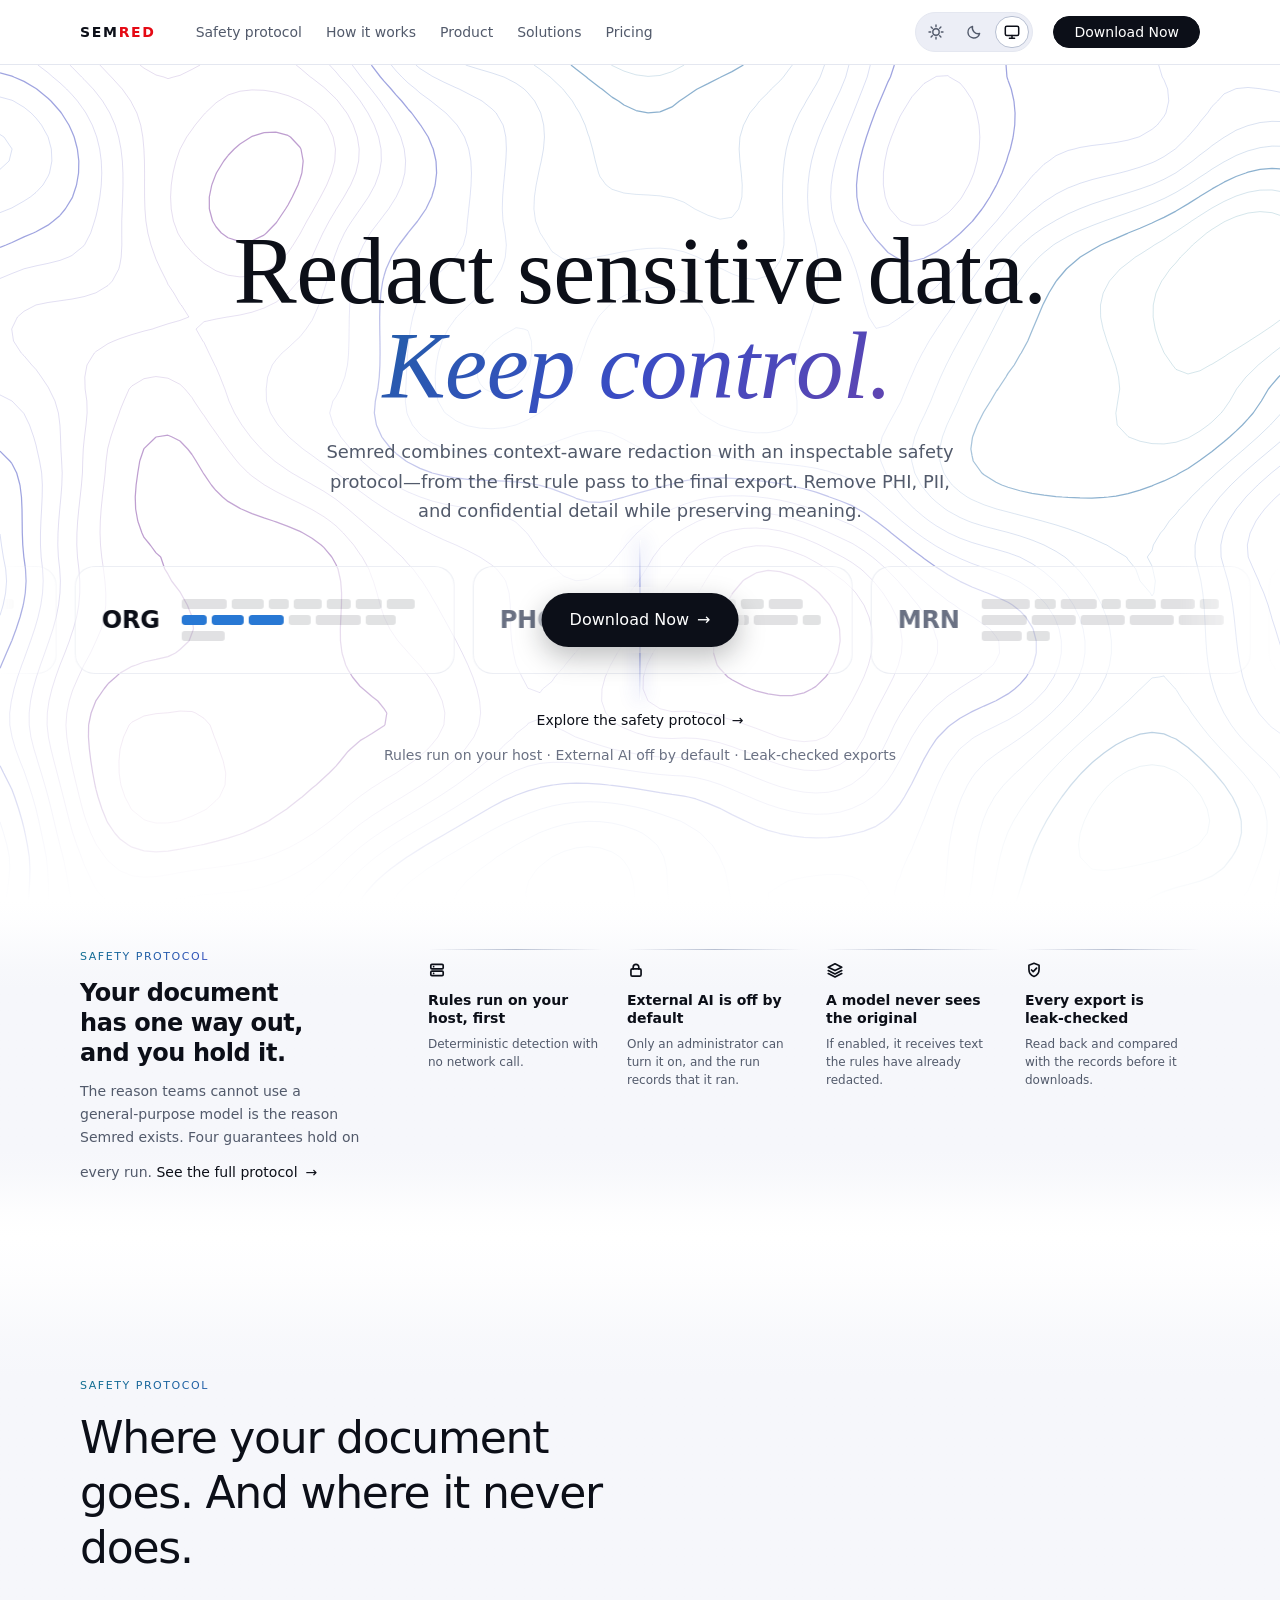
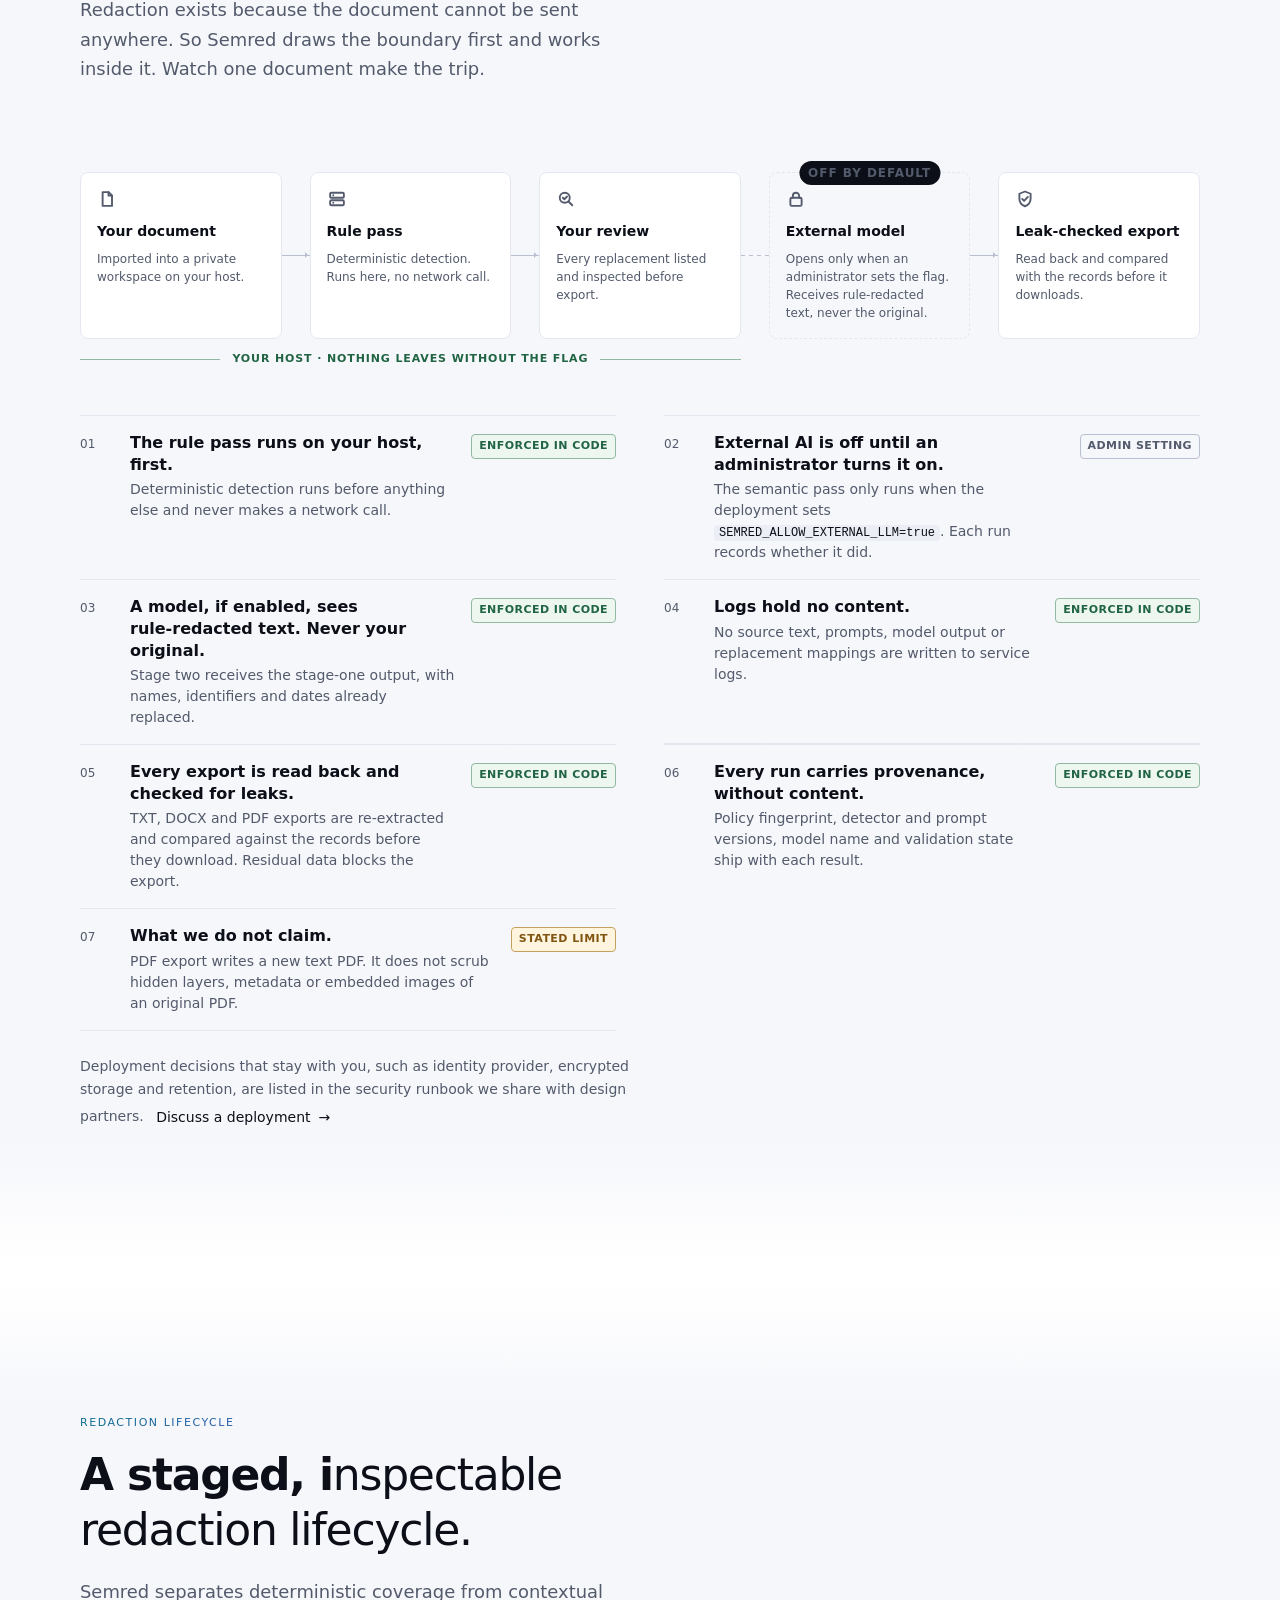
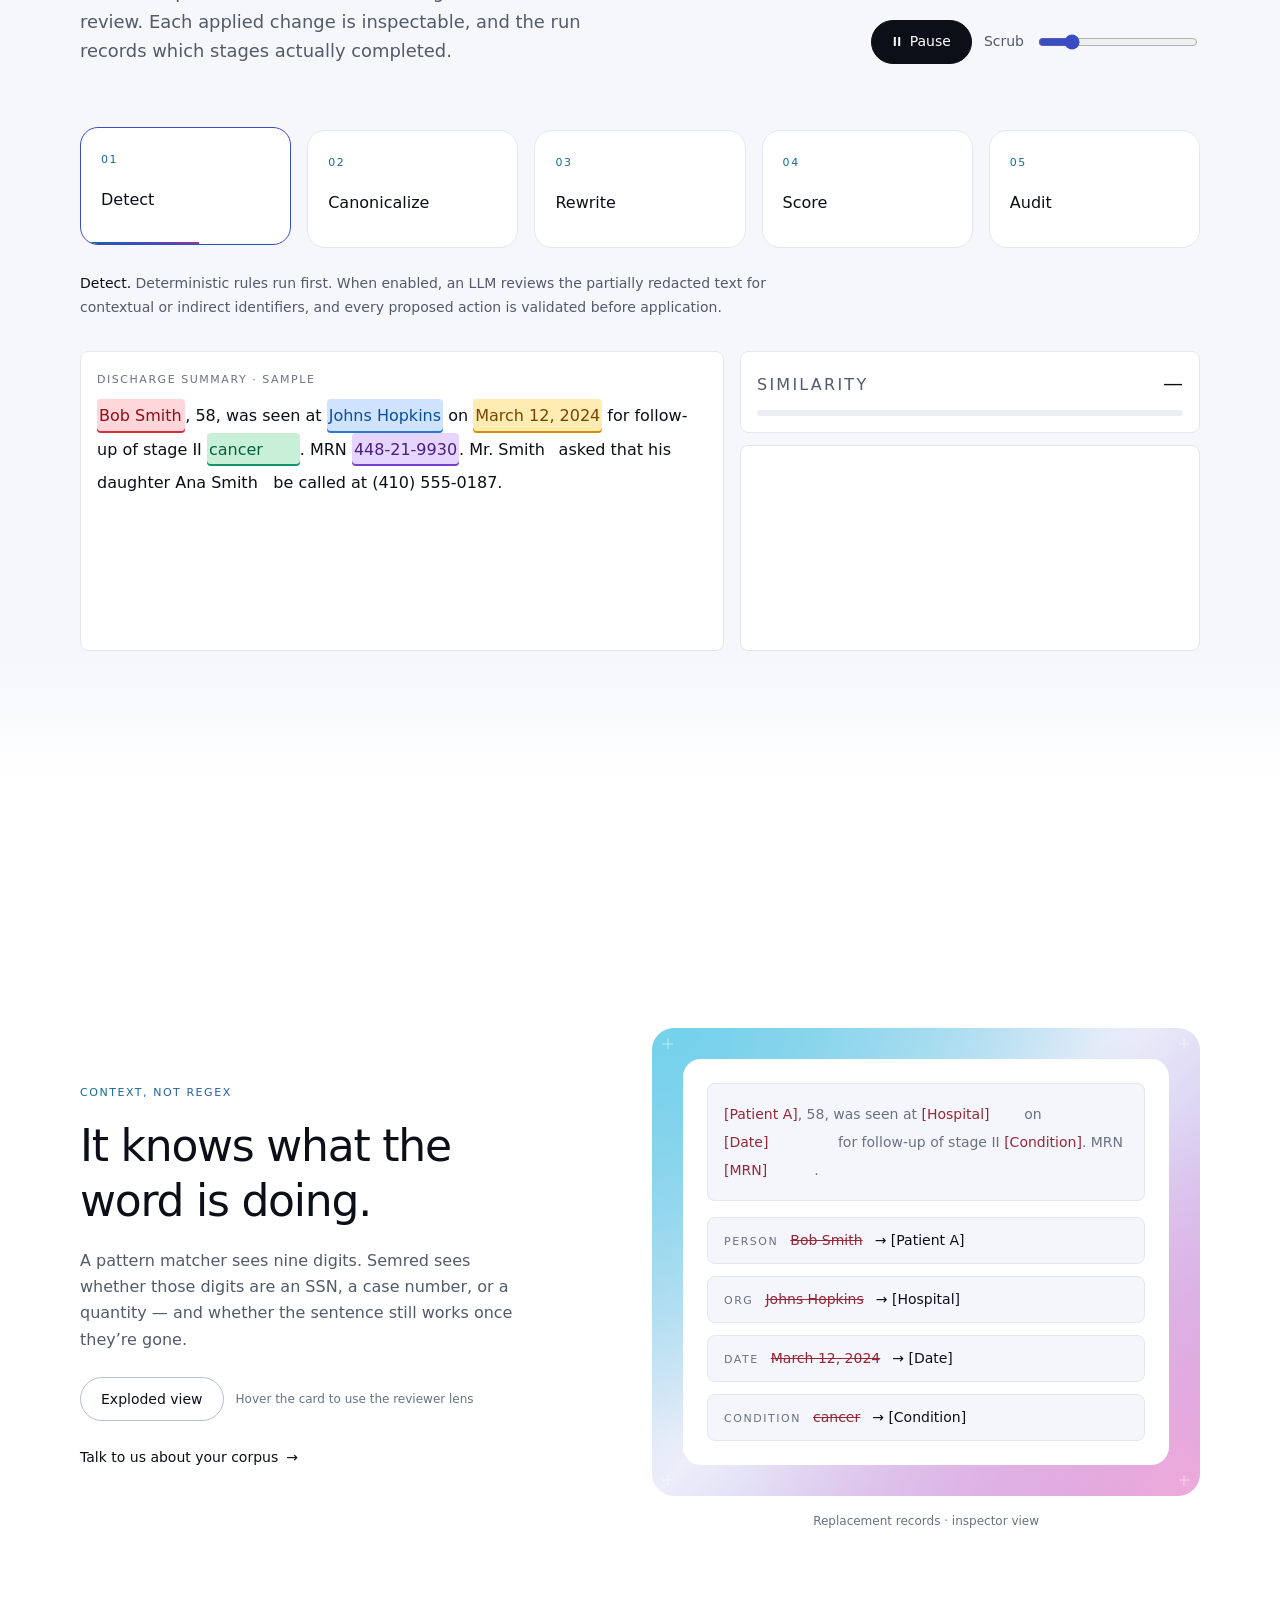
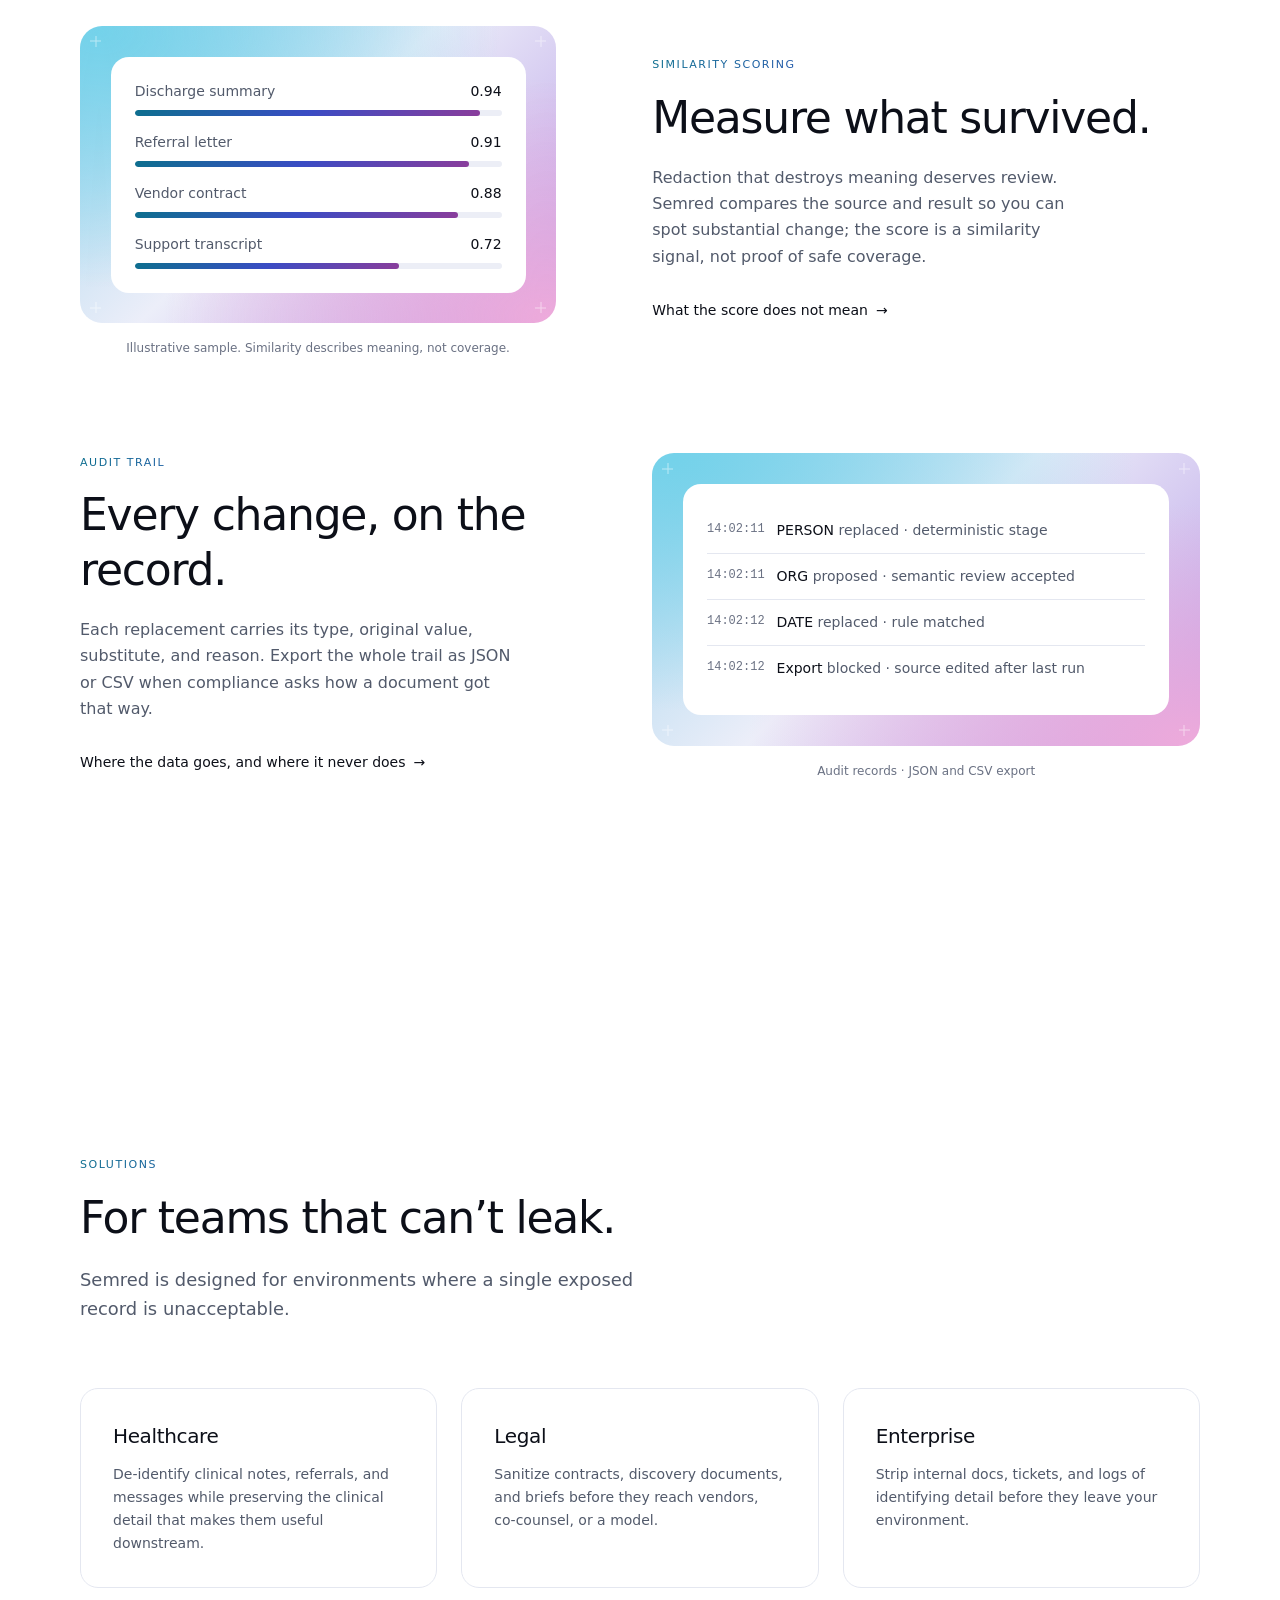
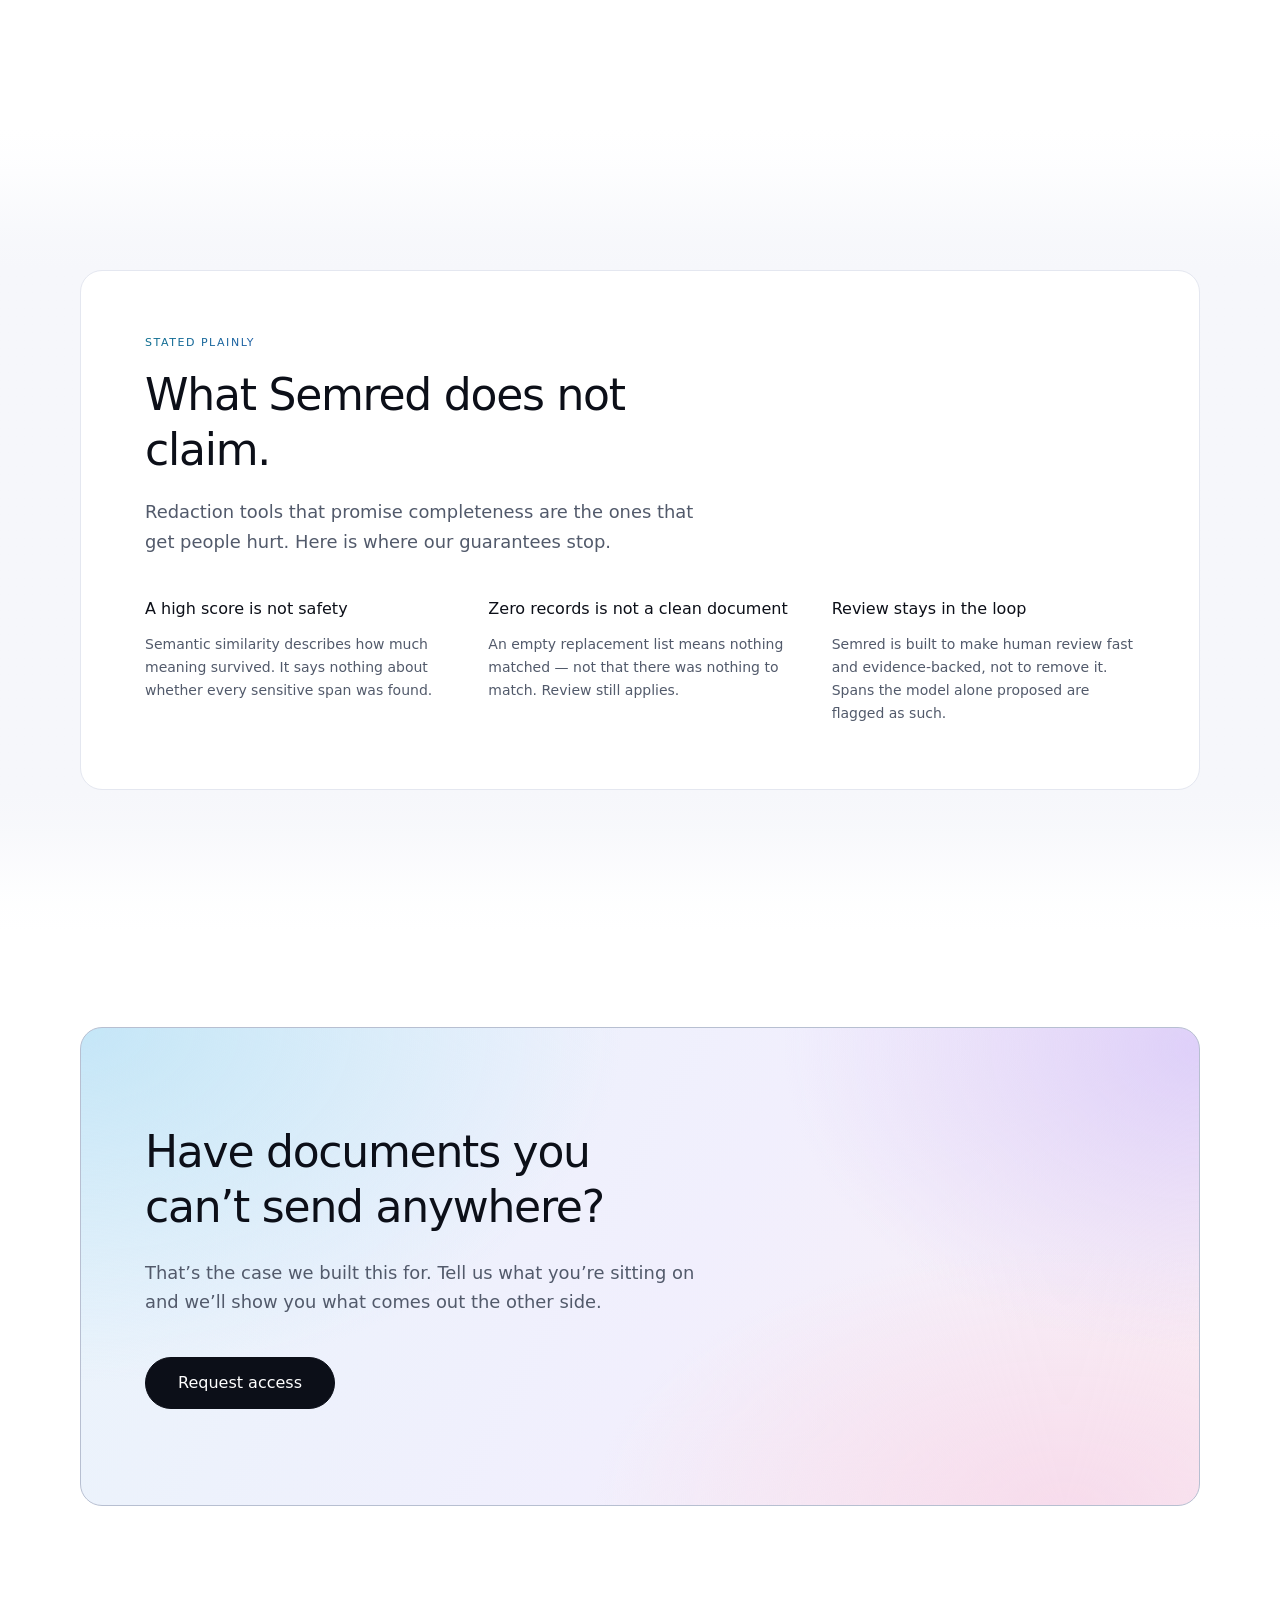
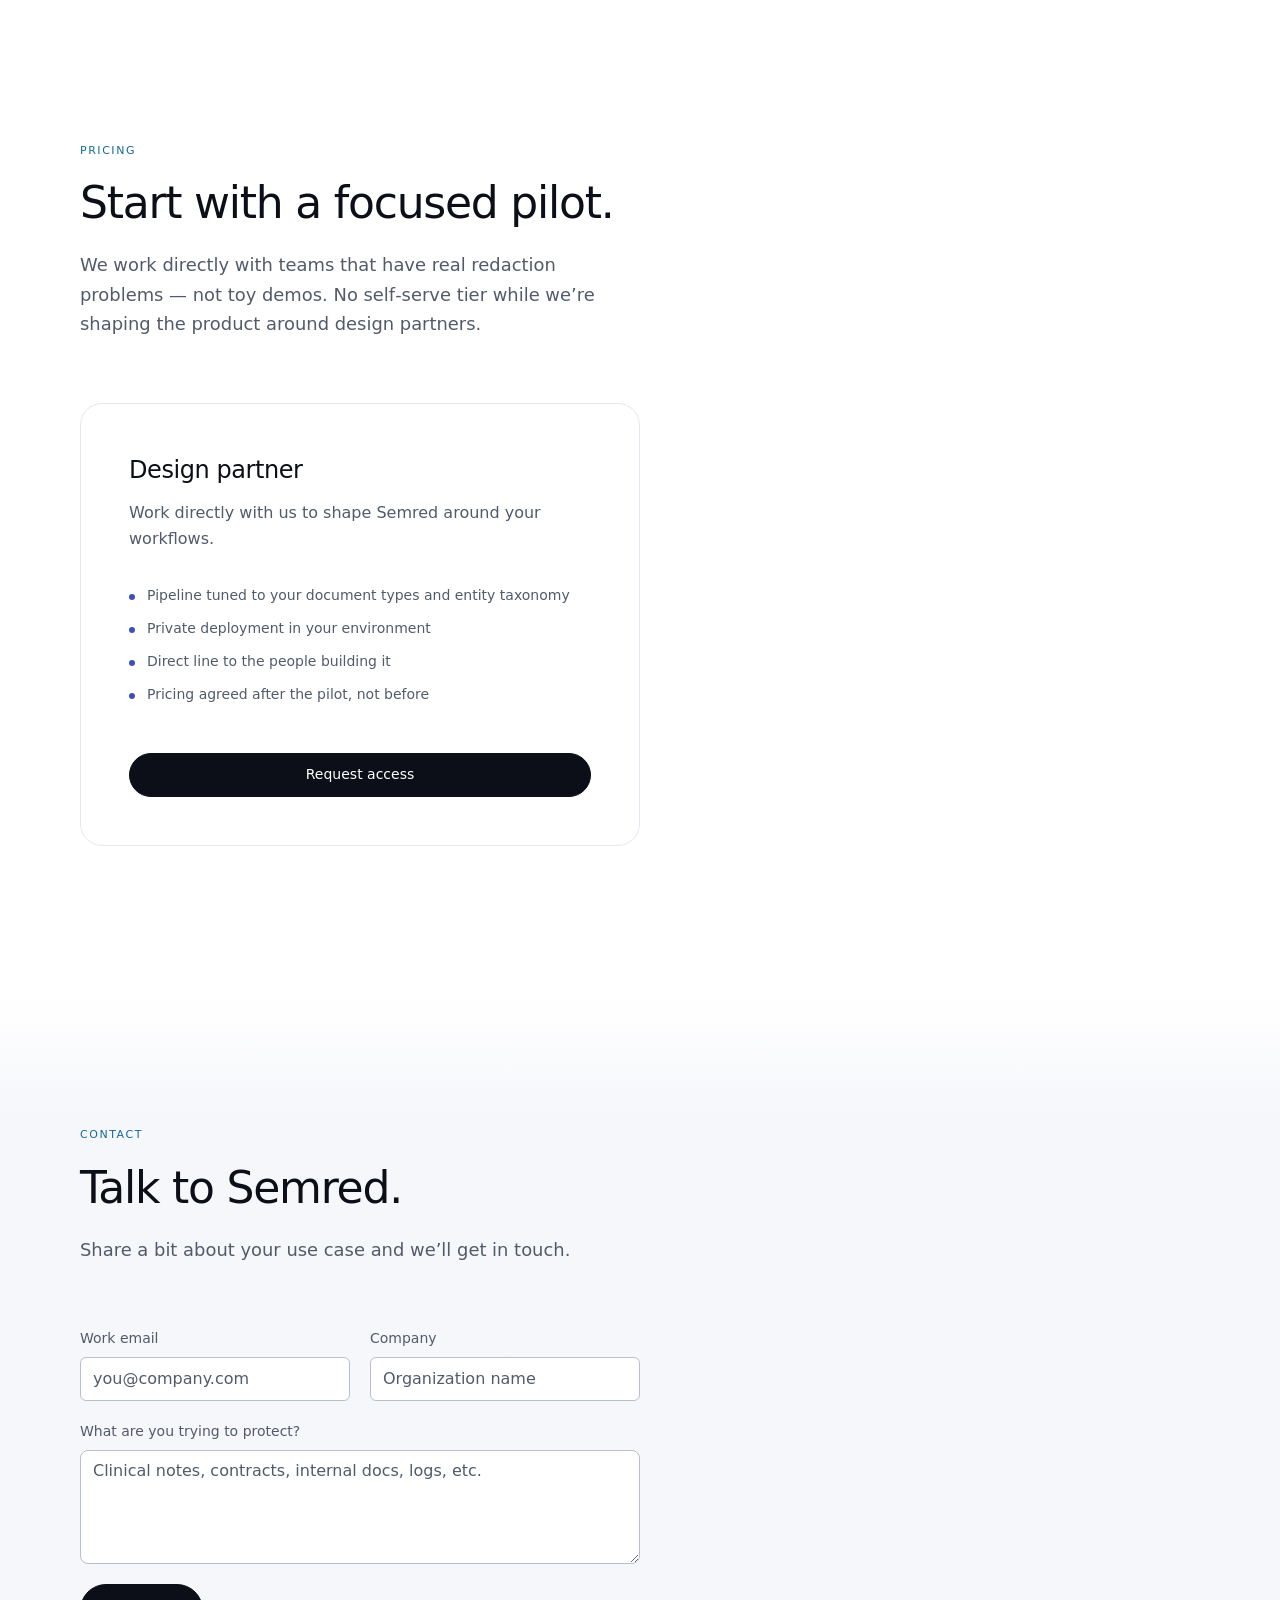
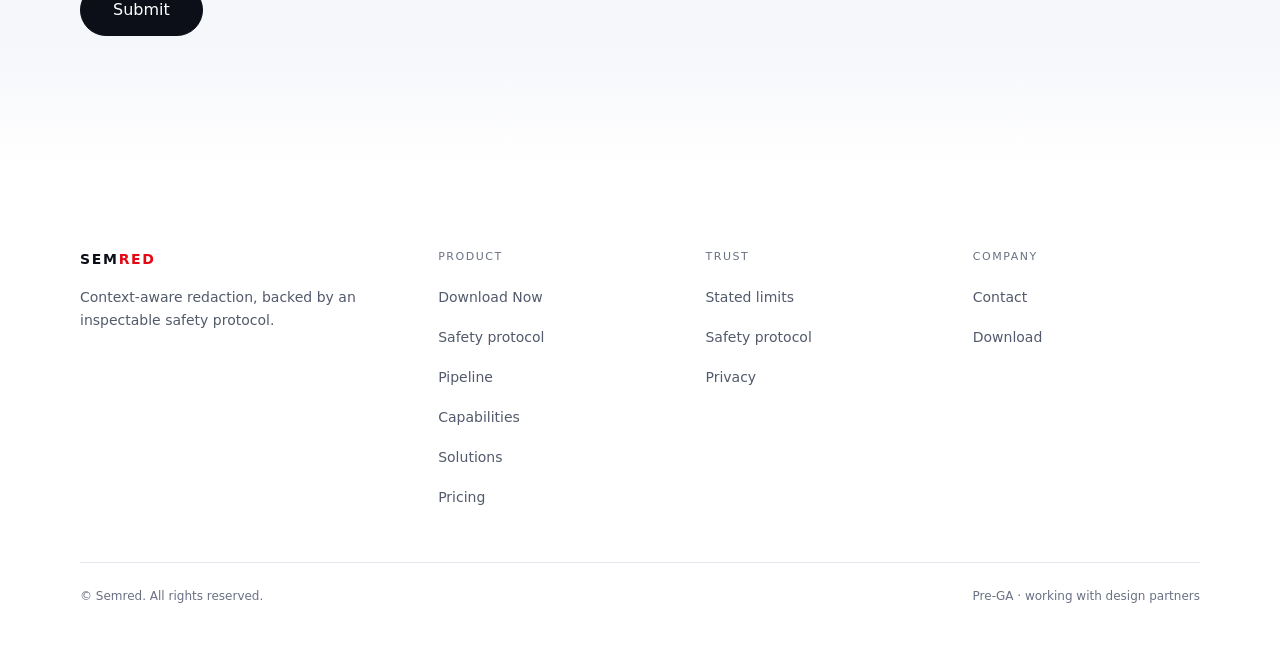
==== commit 29c31626: "fix: remove duplicate header download link" ====
--- a/index.html
+++ b/index.html
@@ -25,7 +25,7 @@
         <div class="logo">
           <span class="logo-sem">SEM</span><span class="logo-red">RED</span>
         </div>
-        <button type="button" class="nav-toggle" aria-expanded="false" aria-controls="primaryNav navTheme navSignIn" aria-label="Open navigation">
+        <button type="button" class="nav-toggle" aria-expanded="false" aria-controls="primaryNav navTheme" aria-label="Open navigation">
           <svg viewBox="0 0 24 24" width="20" height="20" fill="none" stroke="currentColor" stroke-width="1.5" stroke-linecap="round" aria-hidden="true">
             <path class="nav-menu-icon" d="M4 8h16M4 16h16" />
             <path class="nav-close-icon" d="m6 6 12 12M6 18 18 6" />
@@ -43,7 +43,6 @@
       </div>
       <div class="nav-right">
         <div class="theme-switch" id="navTheme" data-theme-switch aria-label="Theme"></div>
-        <a href="./download/" class="nav-link" id="navSignIn">Download</a>
         <a href="./download/" class="nav-cta">Download Now</a>
       </div>
     </div>
--- a/styles.css
+++ b/styles.css
@@ -1121,13 +1121,7 @@
     min-width: var(--control-height);
     min-height: var(--control-height);
   }
-  #navSignIn {
-    grid-area: 3 / 3;
-    justify-self: end;
-    min-height: var(--control-height);
-    white-space: nowrap;
-  }
-  .nav[data-nav-ready="true"][data-nav-open="false"] :is(.nav-links, #navTheme, #navSignIn) {
+  .nav[data-nav-ready="true"][data-nav-open="false"] :is(.nav-links, #navTheme) {
     display: none;
   }
   .nav[data-nav-open="true"] .nav-menu-icon {
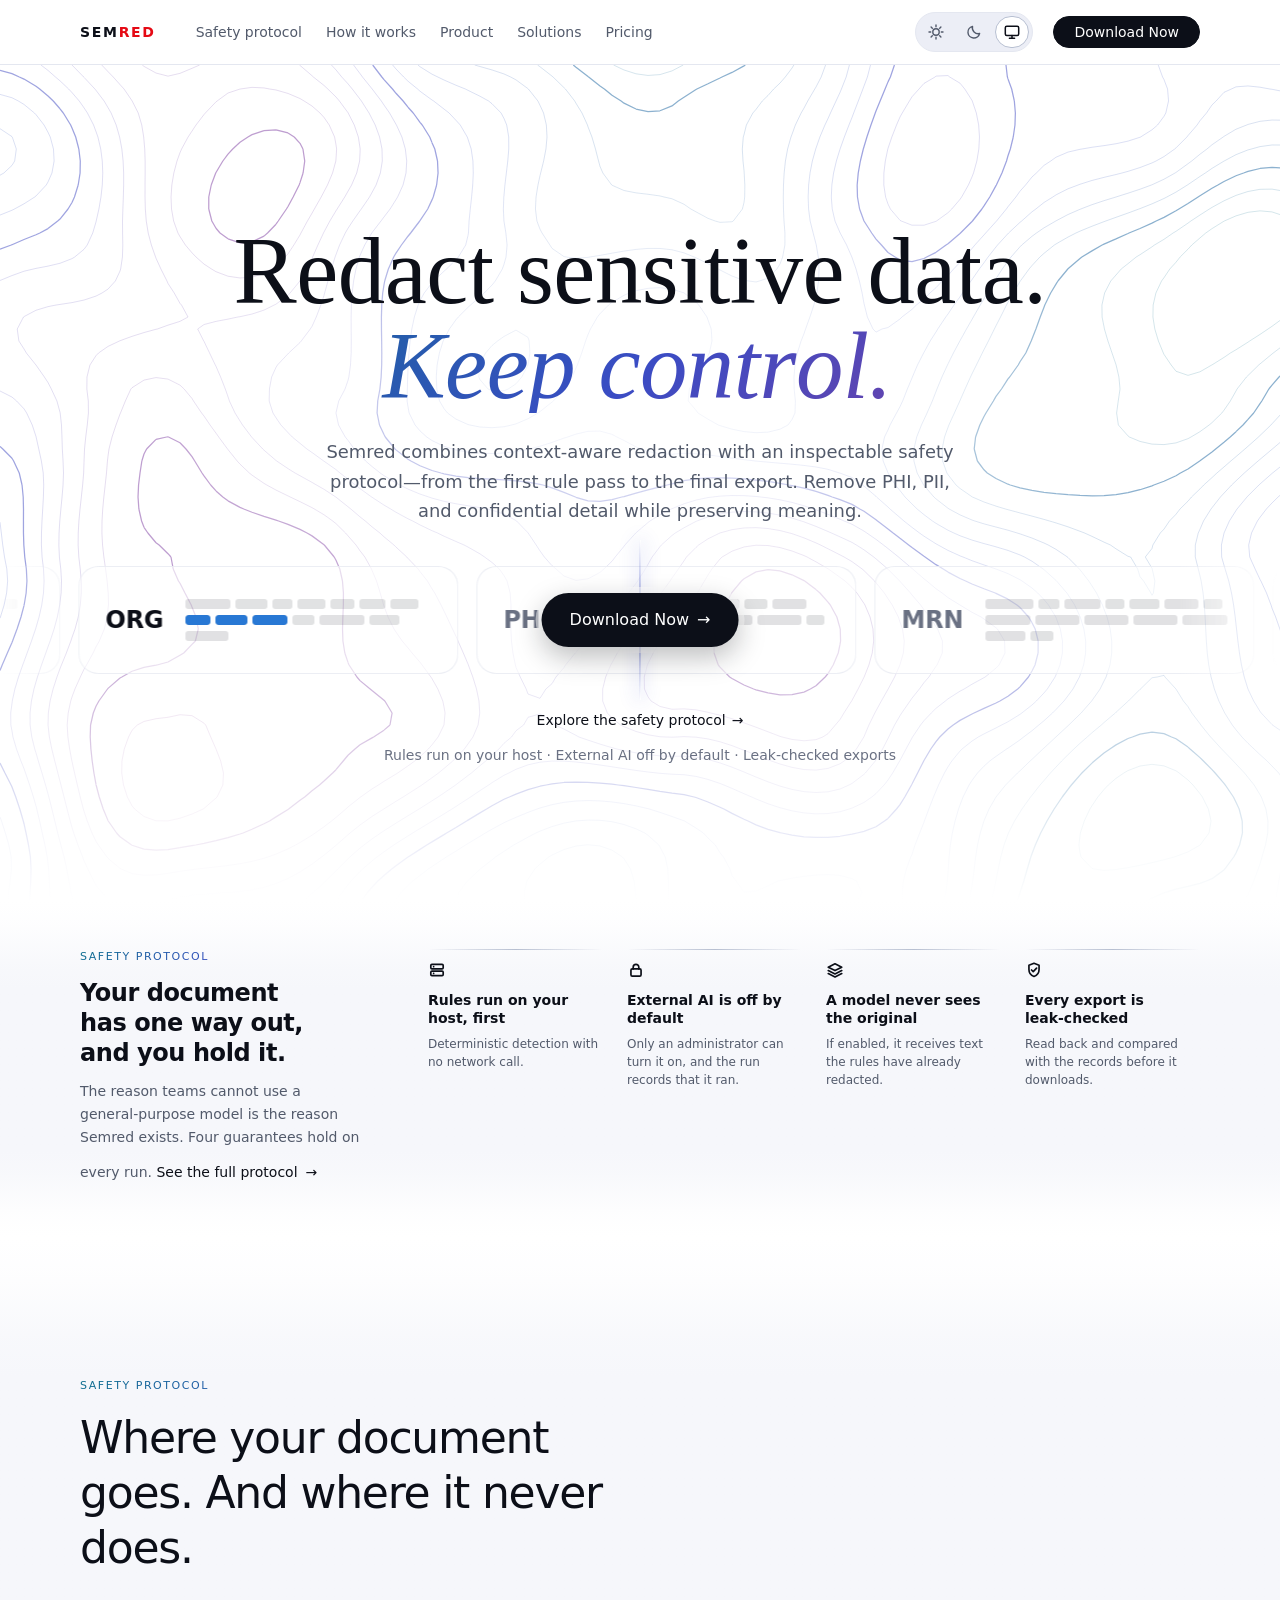
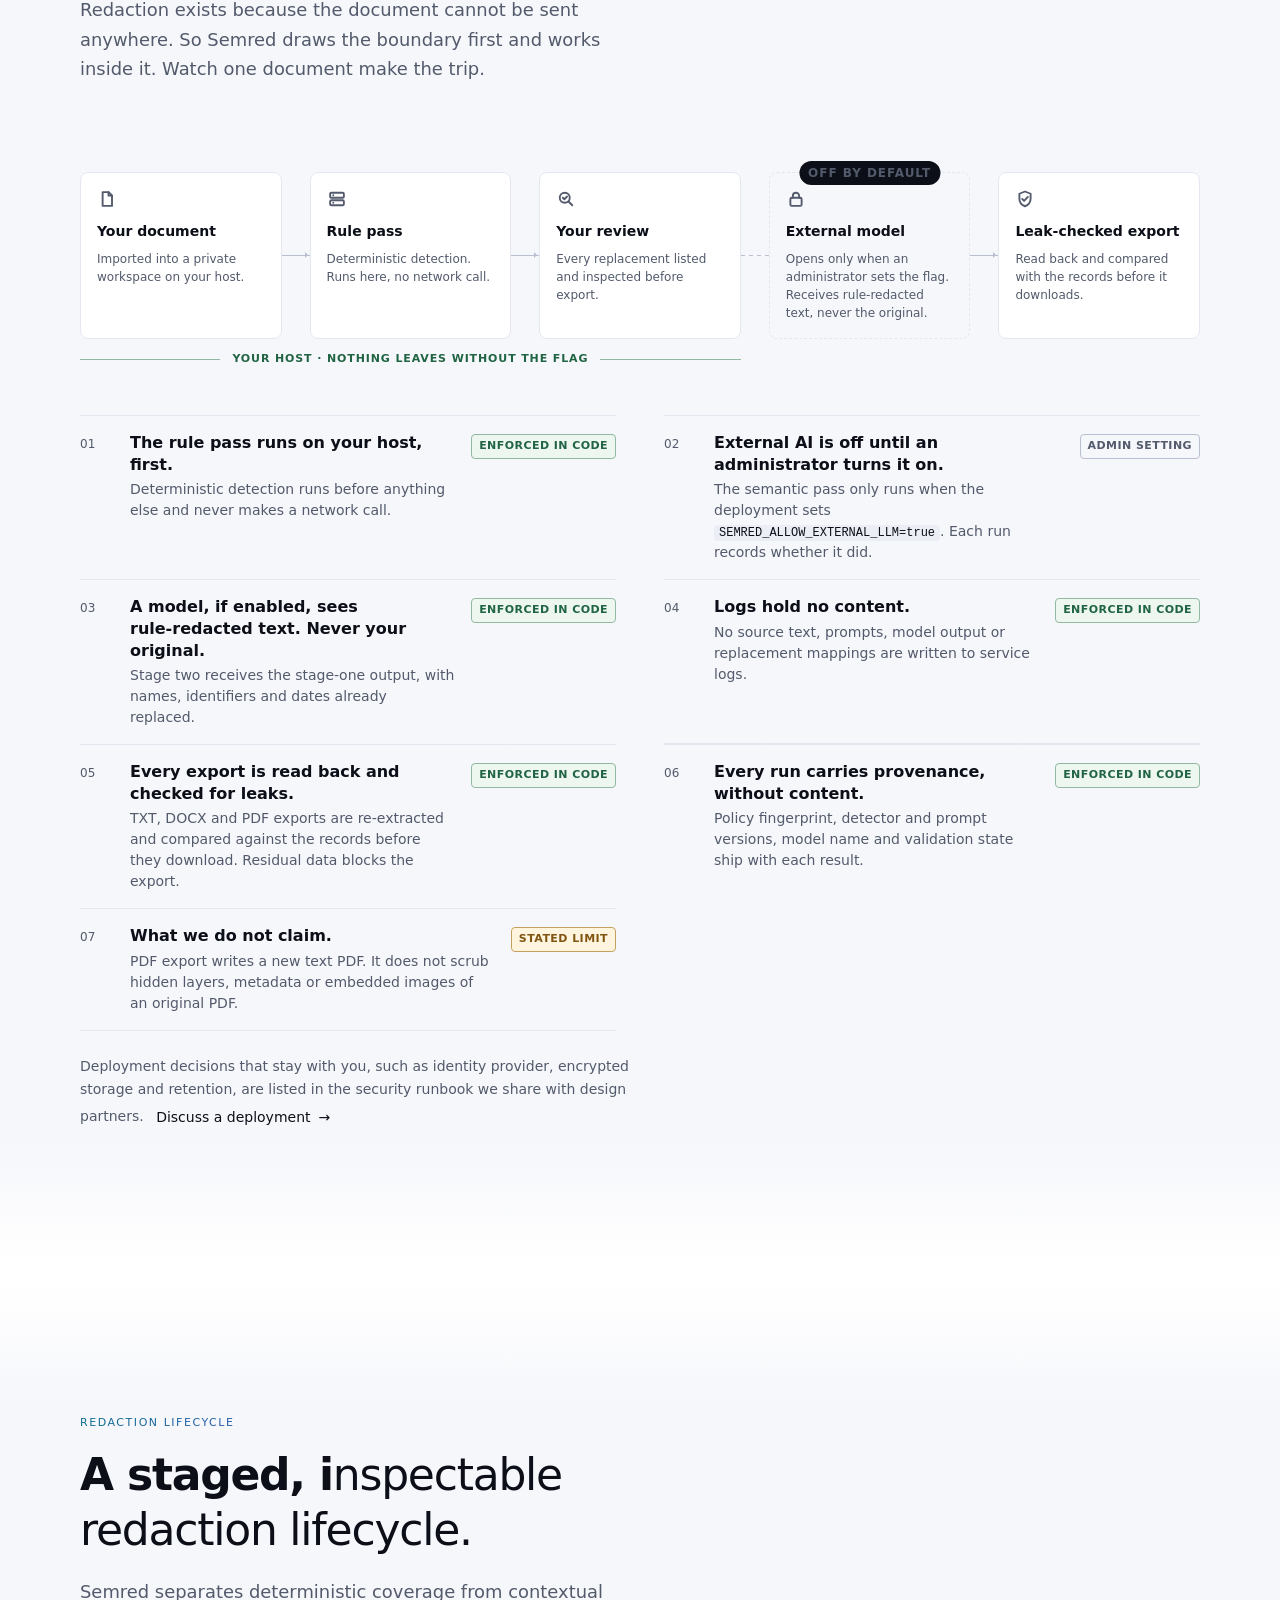
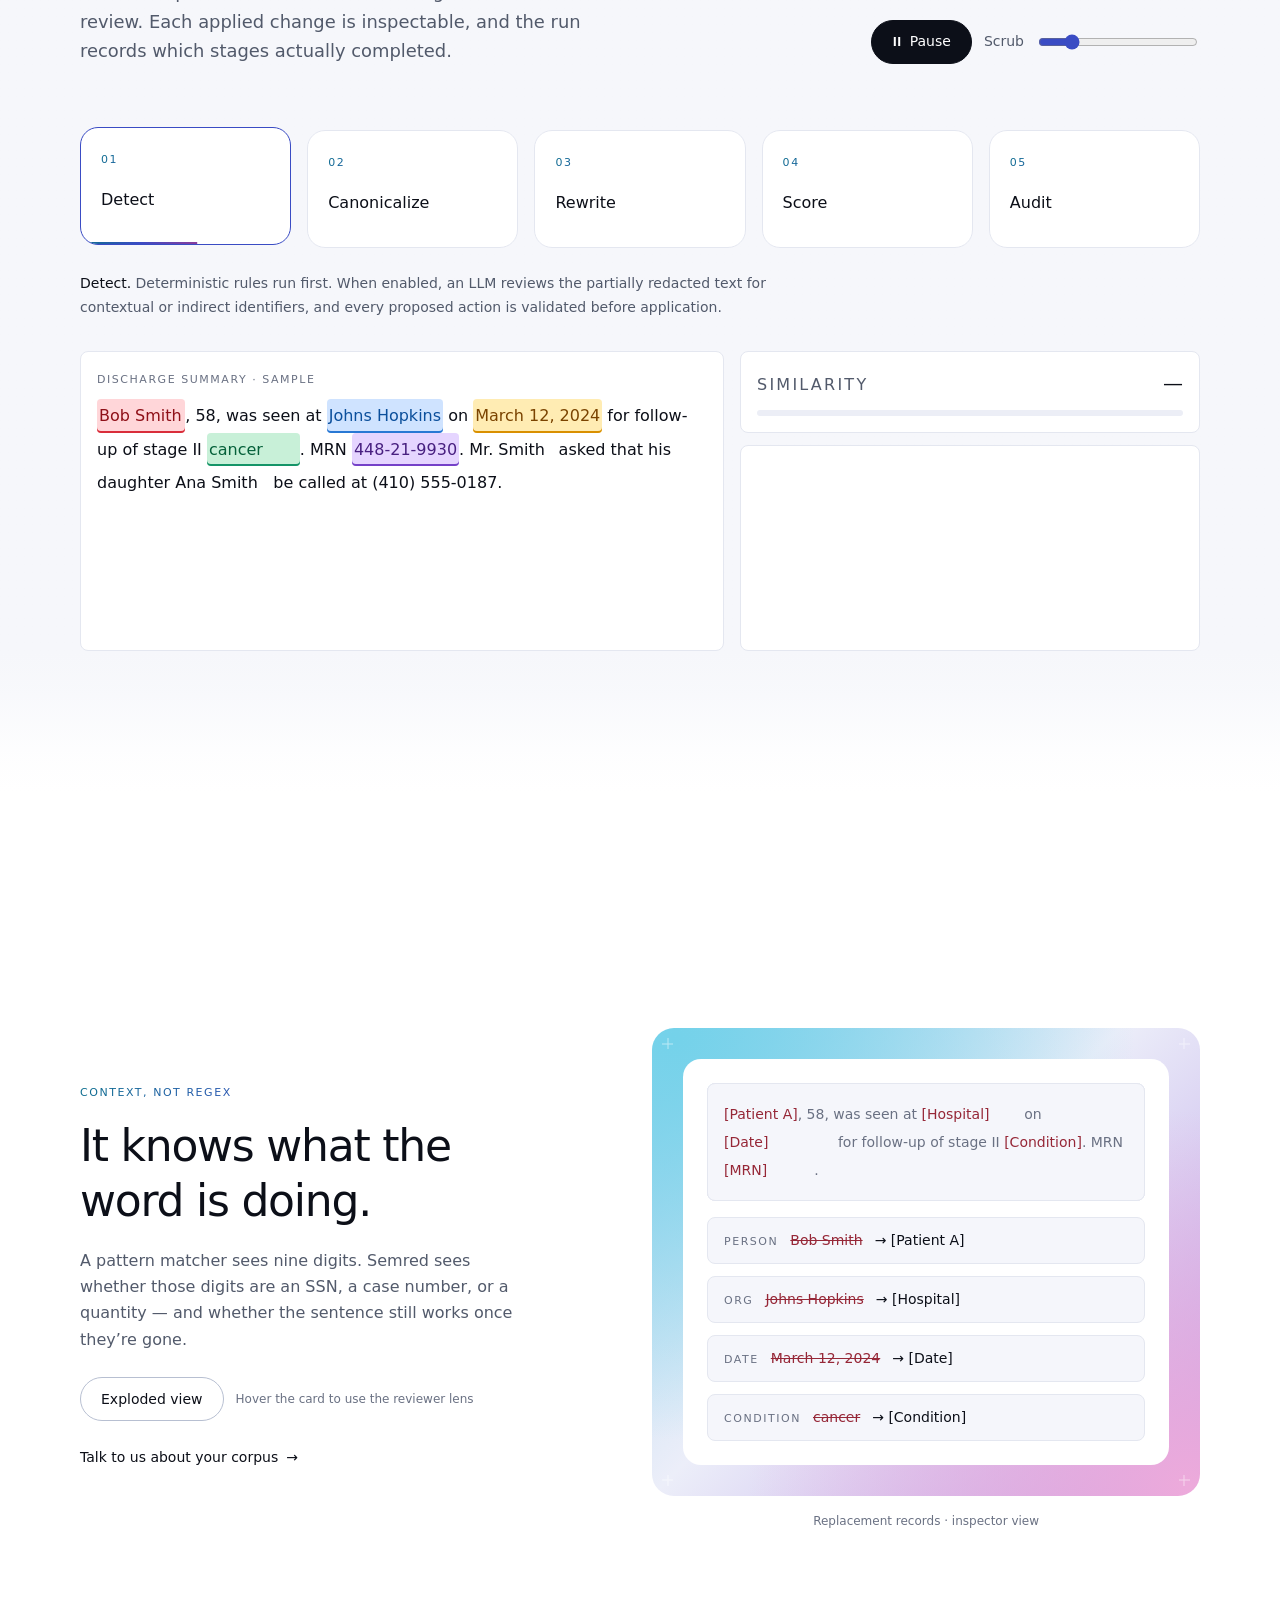
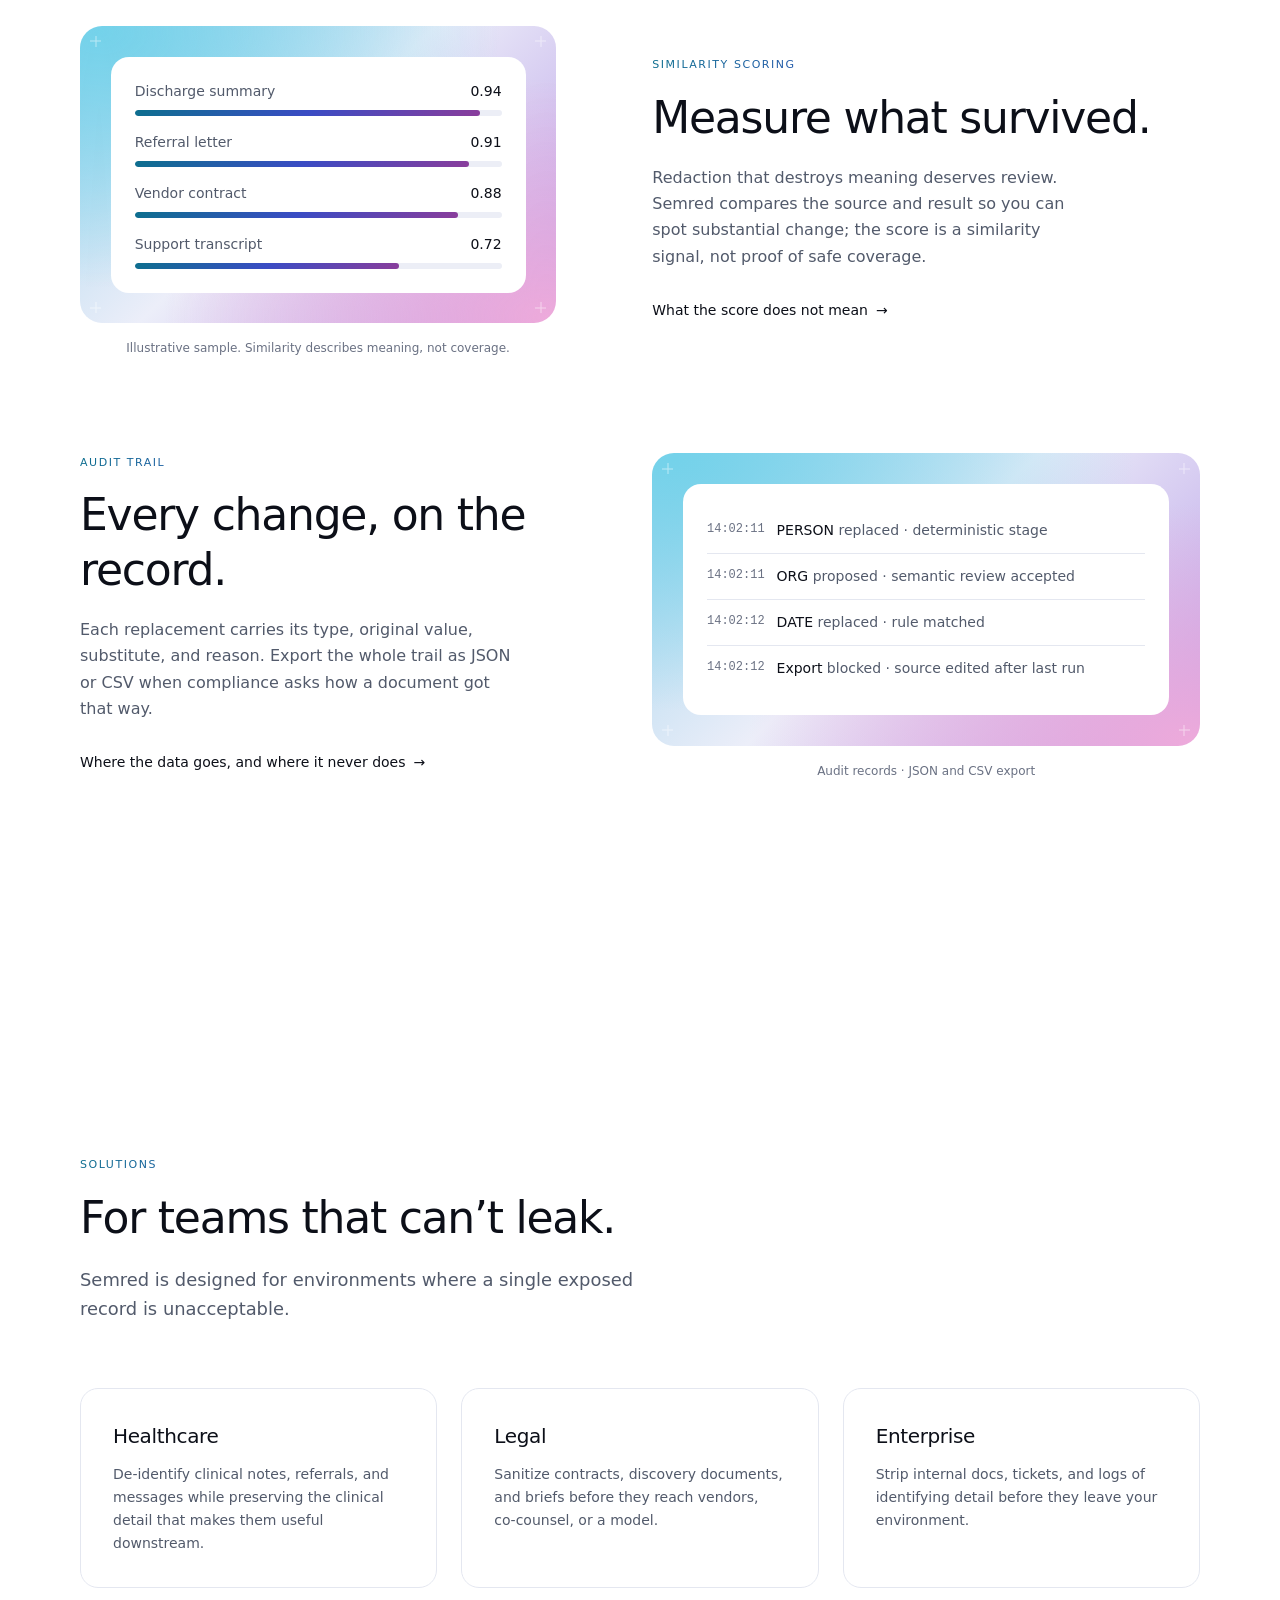
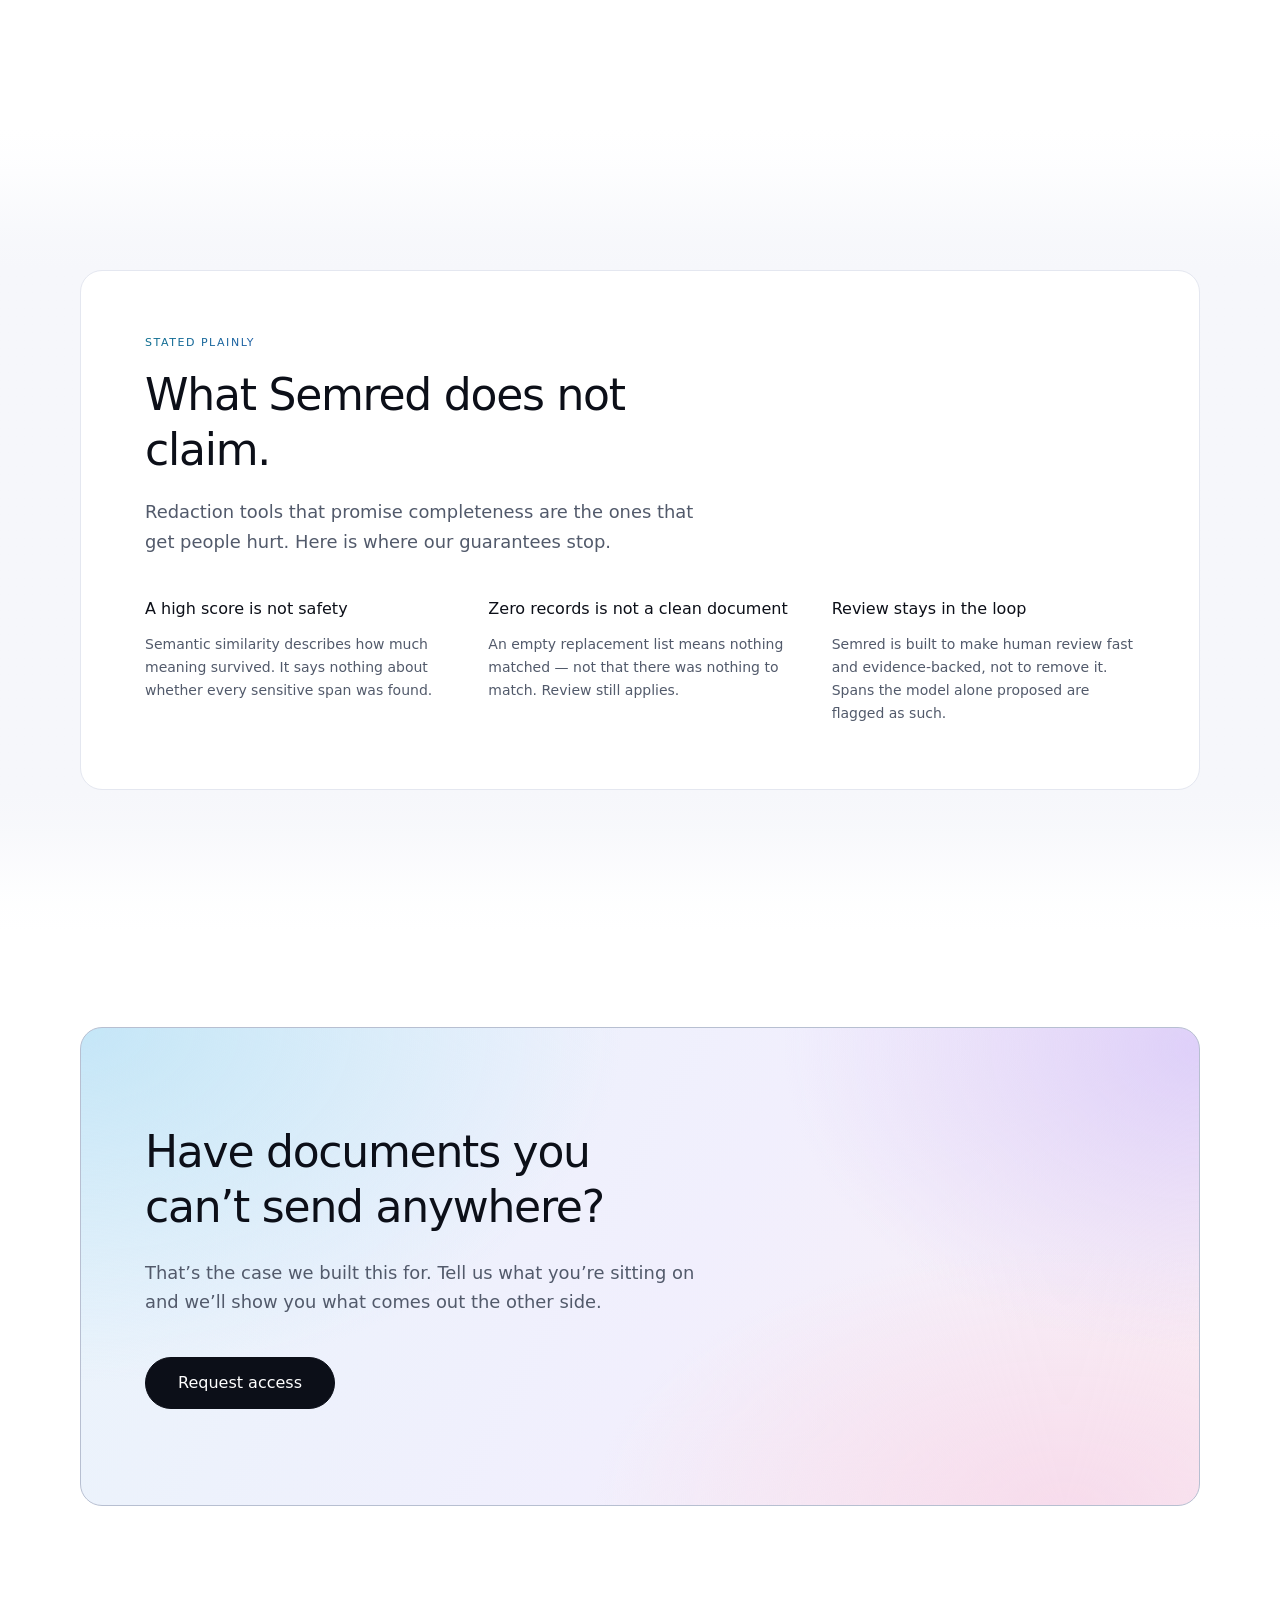
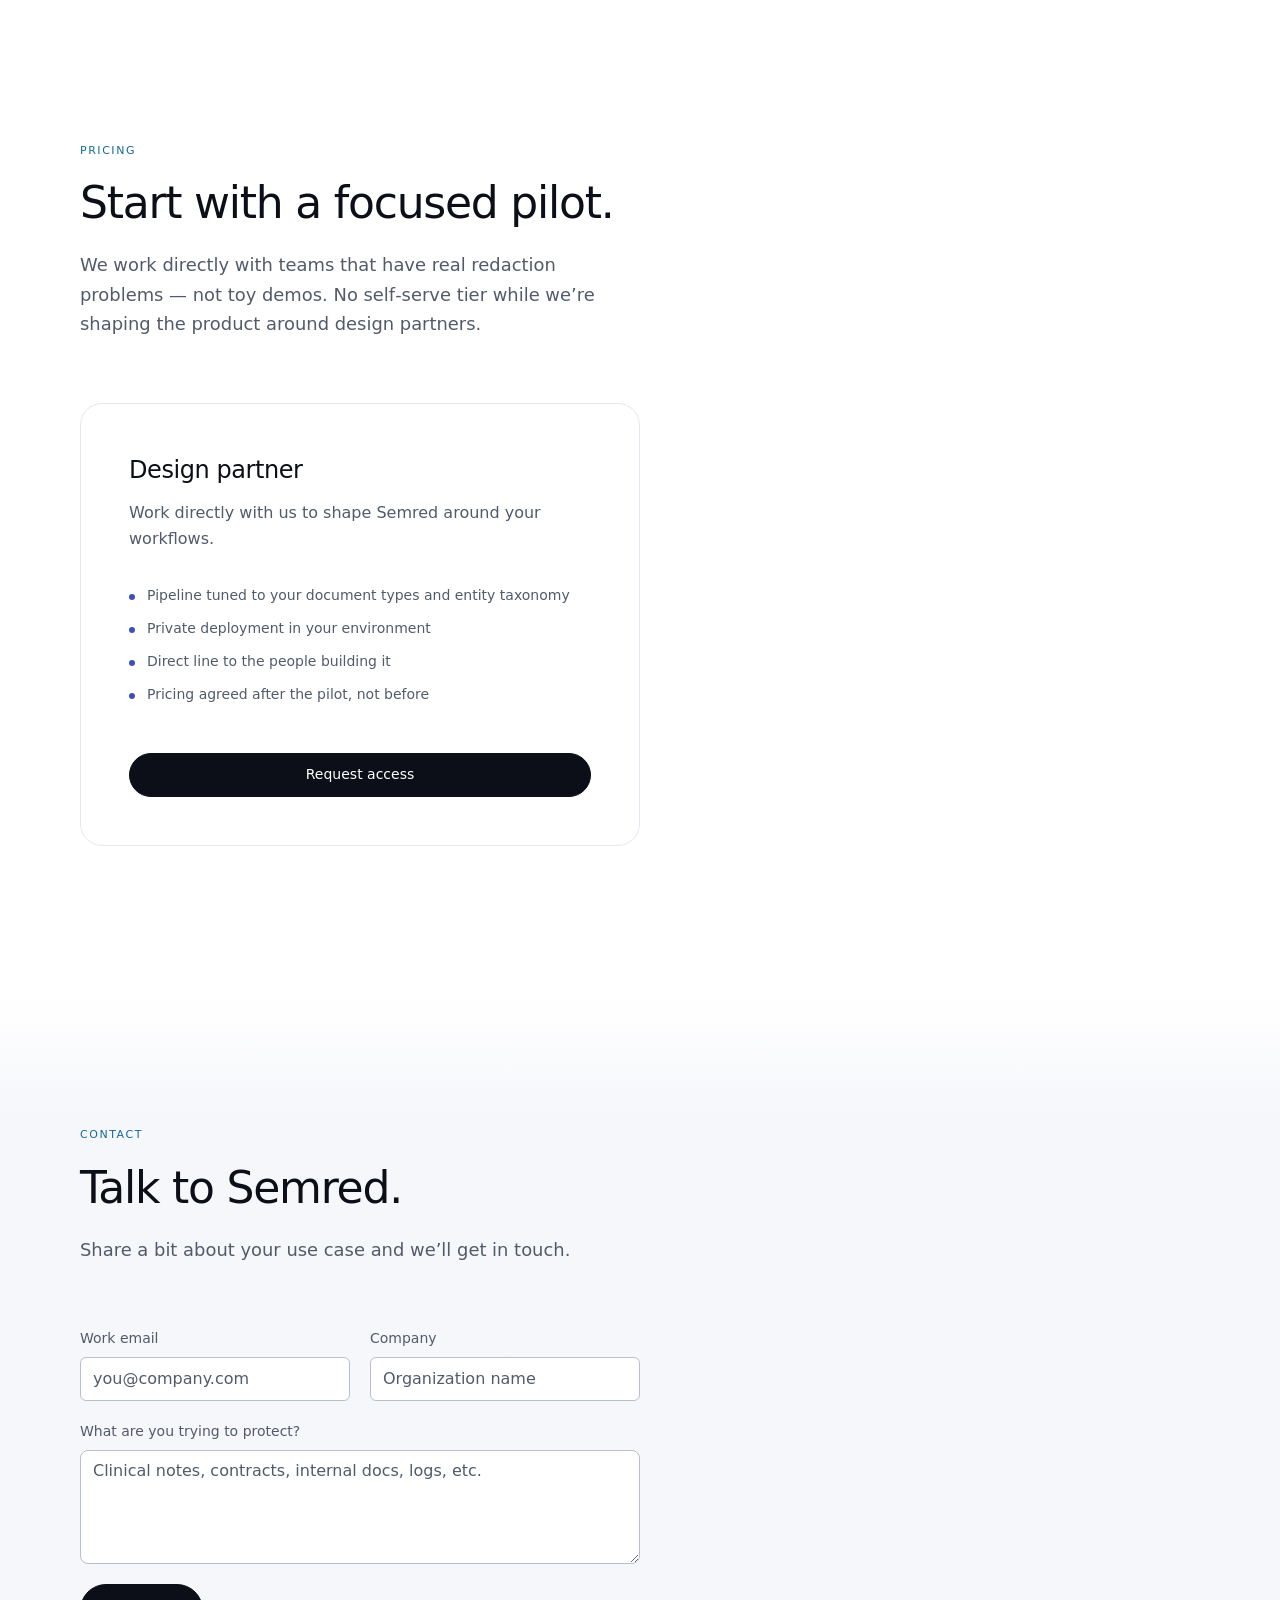
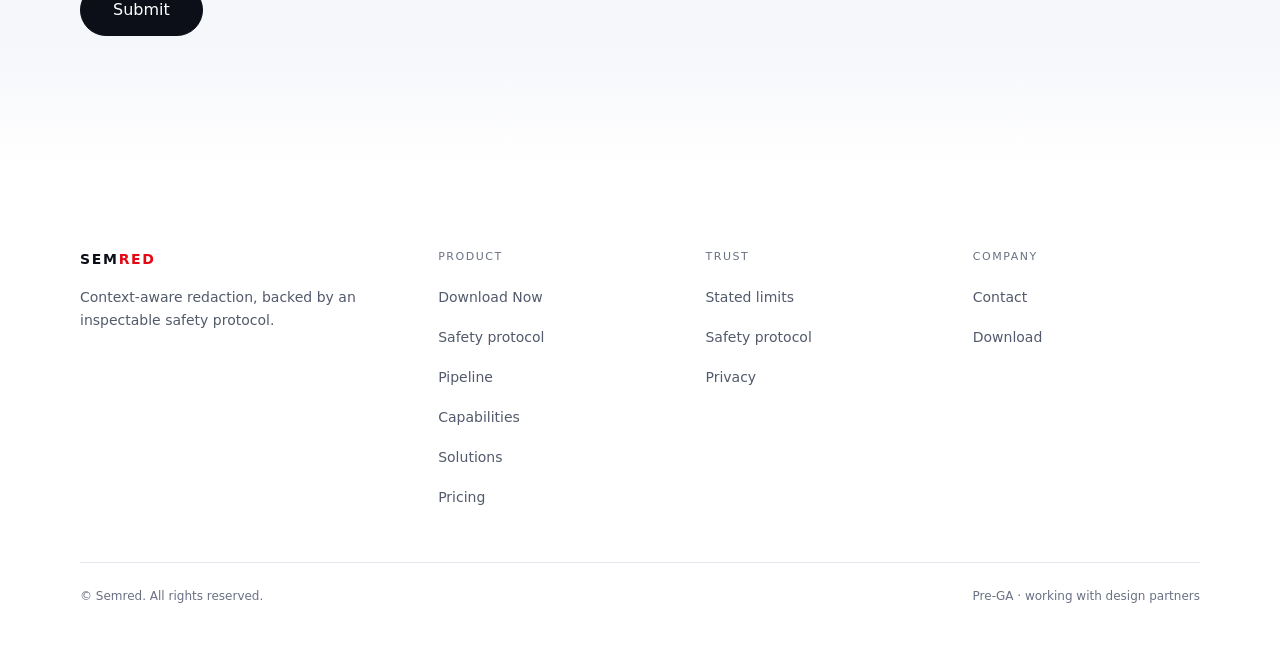
==== commit c3ff431c: "feat: add GitHub Pages beta access gate" ====
--- a/index.html
+++ b/index.html
@@ -43,7 +43,7 @@
       </div>
       <div class="nav-right">
         <div class="theme-switch" id="navTheme" data-theme-switch aria-label="Theme"></div>
-        <a href="./download/" class="nav-cta">Download Now</a>
+        <a href="access/" class="nav-cta">Download Now</a>
       </div>
     </div>
   </header>
@@ -67,7 +67,7 @@
       <div class="hero-ticker" data-hero-ticker>
         <div class="hero-ticker-mask" aria-hidden="true"><div class="hero-ticker-track"></div></div>
         <span class="hero-gate" aria-hidden="true"></span>
-        <a href="./download/" class="hero-cta">Download Now <span class="hero-cta-arrow" aria-hidden="true">→</span></a>
+        <a href="access/" class="hero-cta">Download Now <span class="hero-cta-arrow" aria-hidden="true">→</span></a>
       </div>
       <div class="shell hero-below">
         <a href="#security" class="hero-link">Explore the safety protocol <span class="hero-link-arrow" aria-hidden="true">→</span></a>
@@ -474,7 +474,7 @@
         <div class="footer-col">
           <h3>Product</h3>
           <ul>
-            <li><a href="./download/">Download Now</a></li>
+            <li><a href="access/">Download Now</a></li>
             <li><a href="#security">Safety protocol</a></li>
             <li><a href="#pipeline">Pipeline</a></li>
             <li><a href="#product">Capabilities</a></li>
@@ -494,7 +494,7 @@
           <h3>Company</h3>
           <ul>
             <li><a href="#contact">Contact</a></li>
-            <li><a href="./download/">Download</a></li>
+            <li><a href="access/">Download</a></li>
           </ul>
         </div>
       </div>
